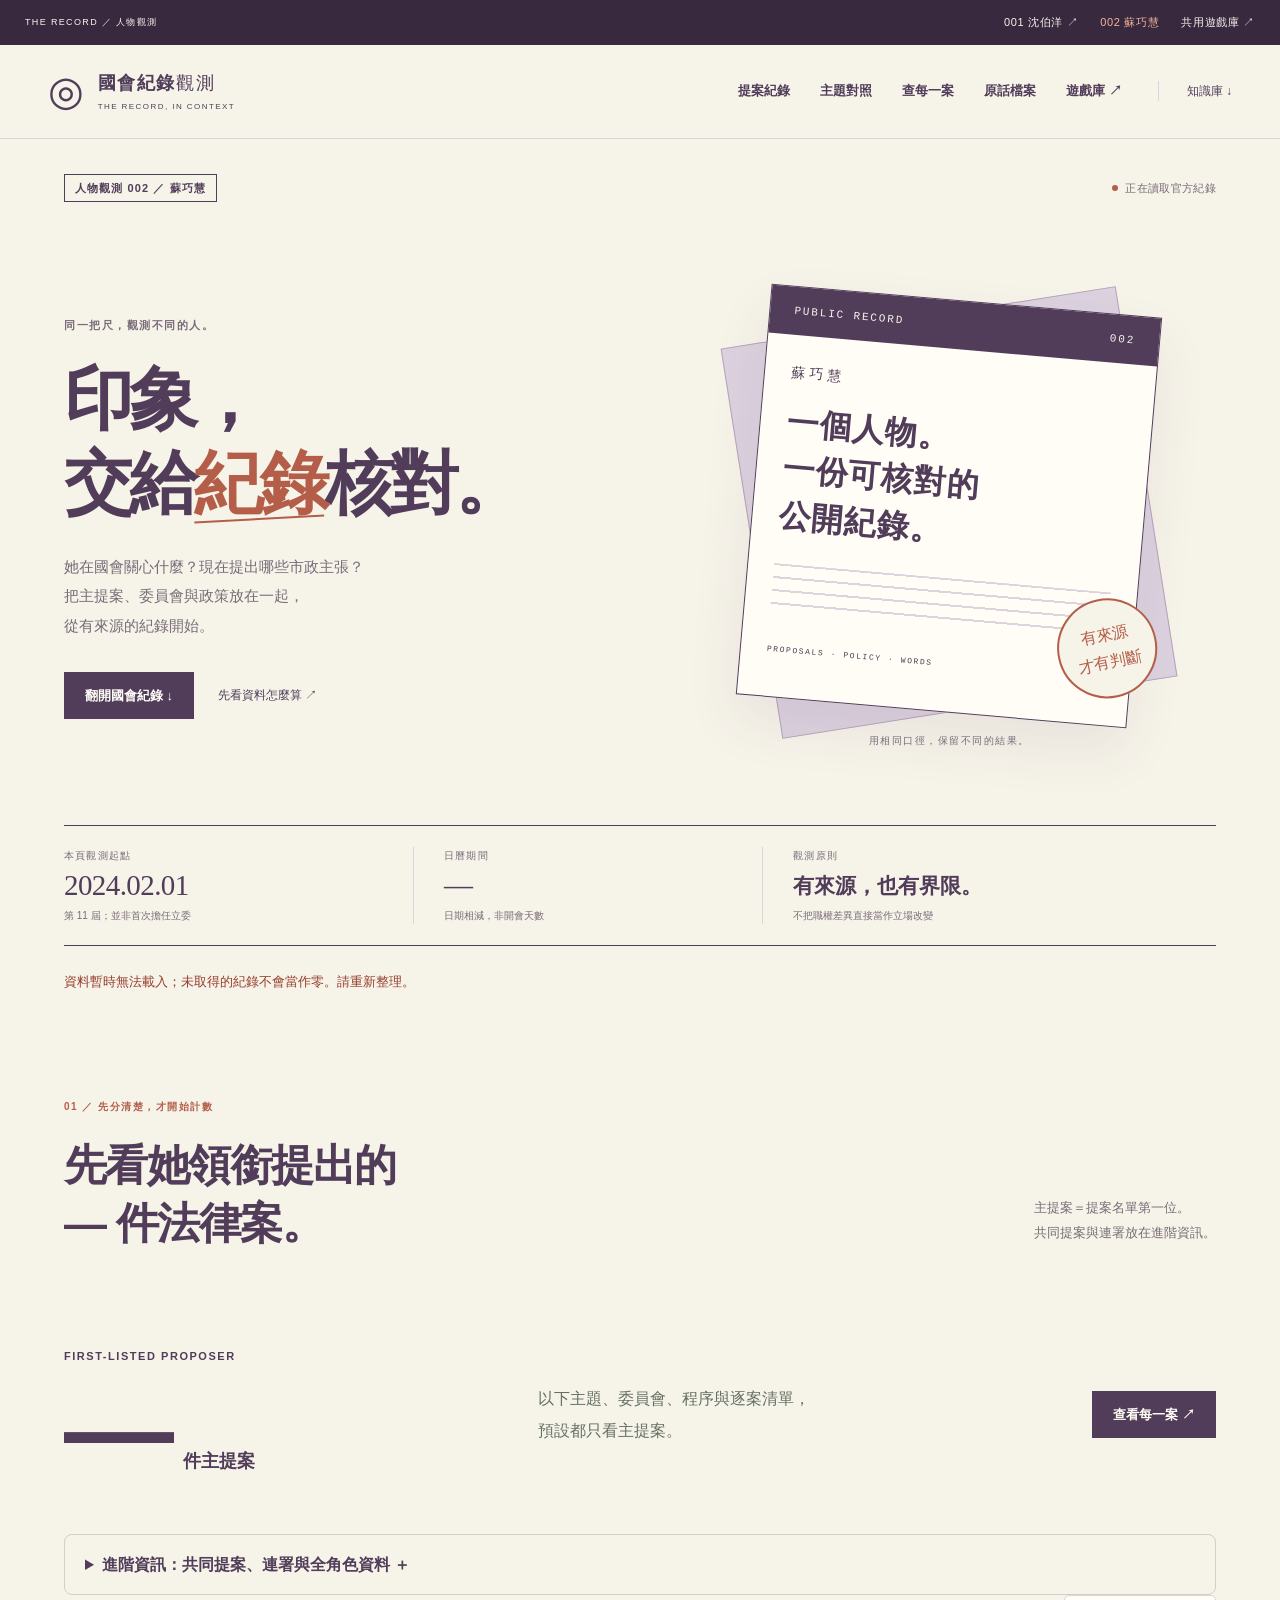
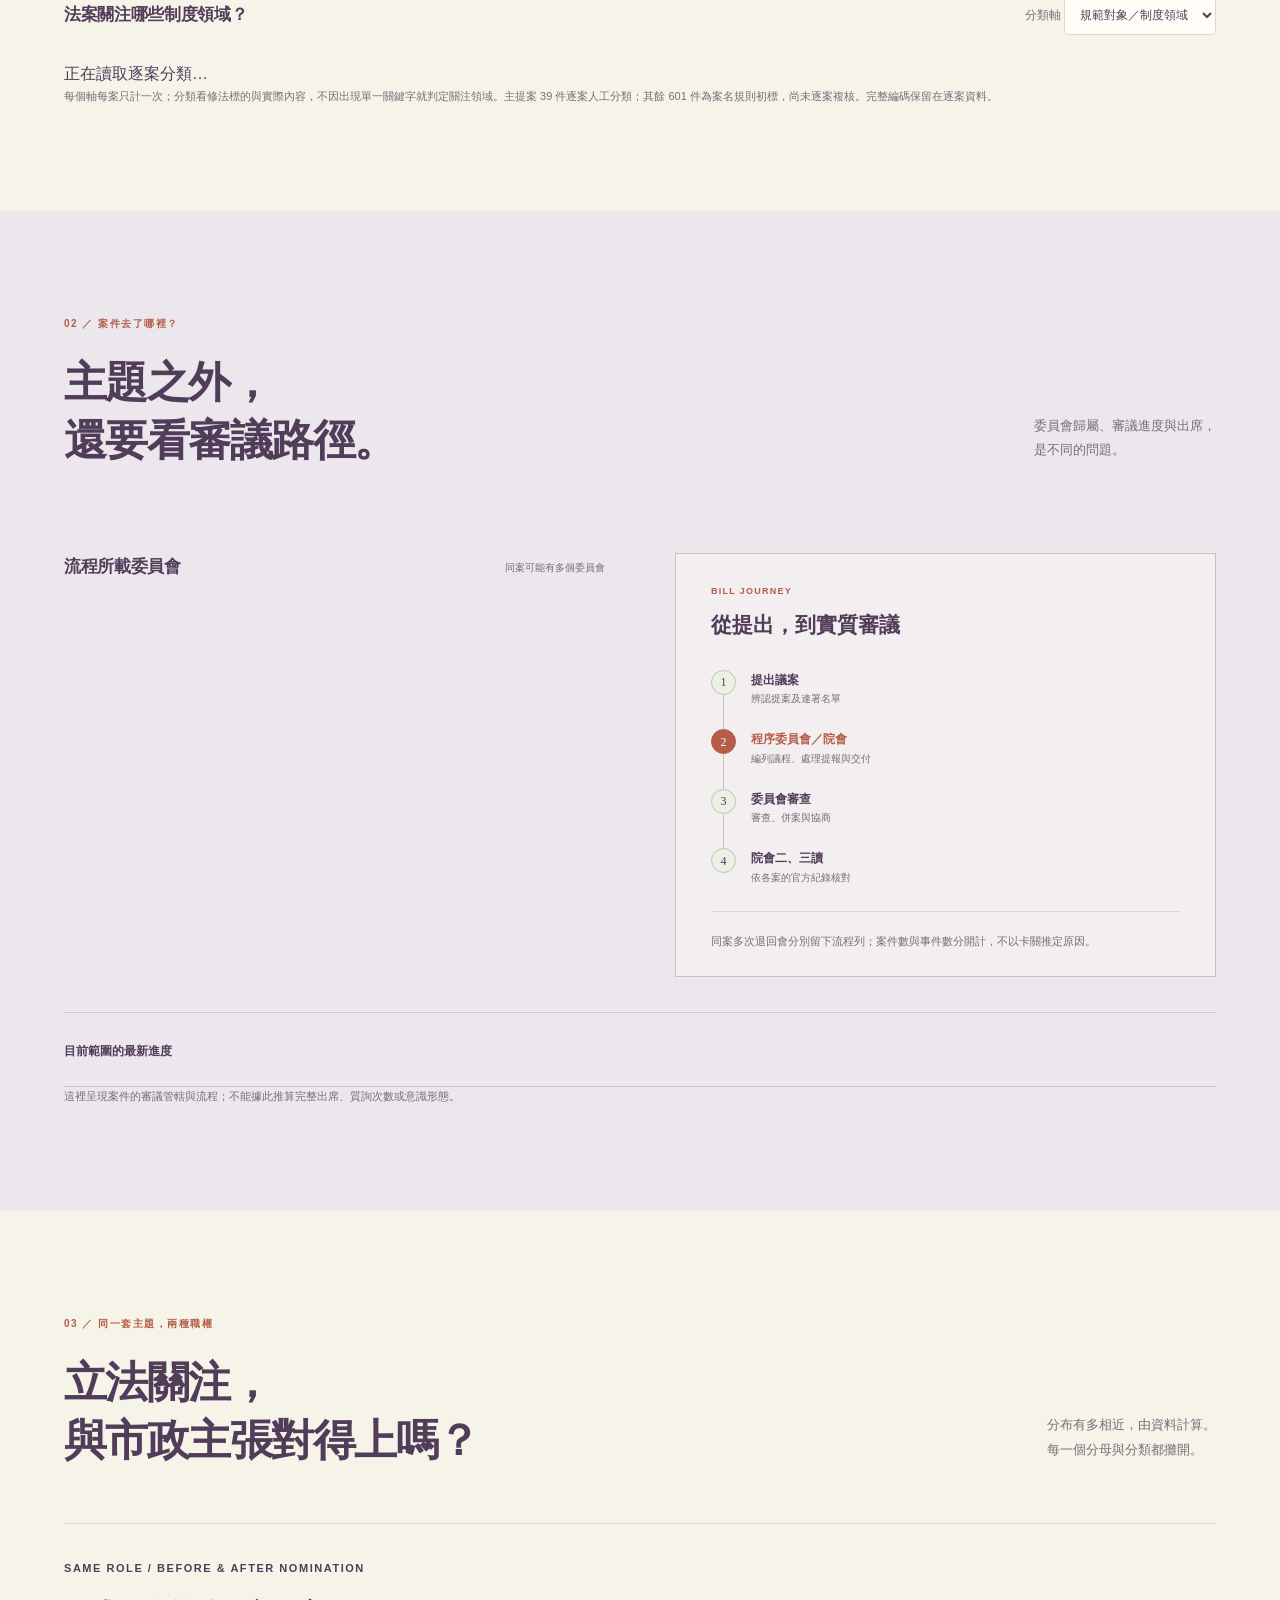
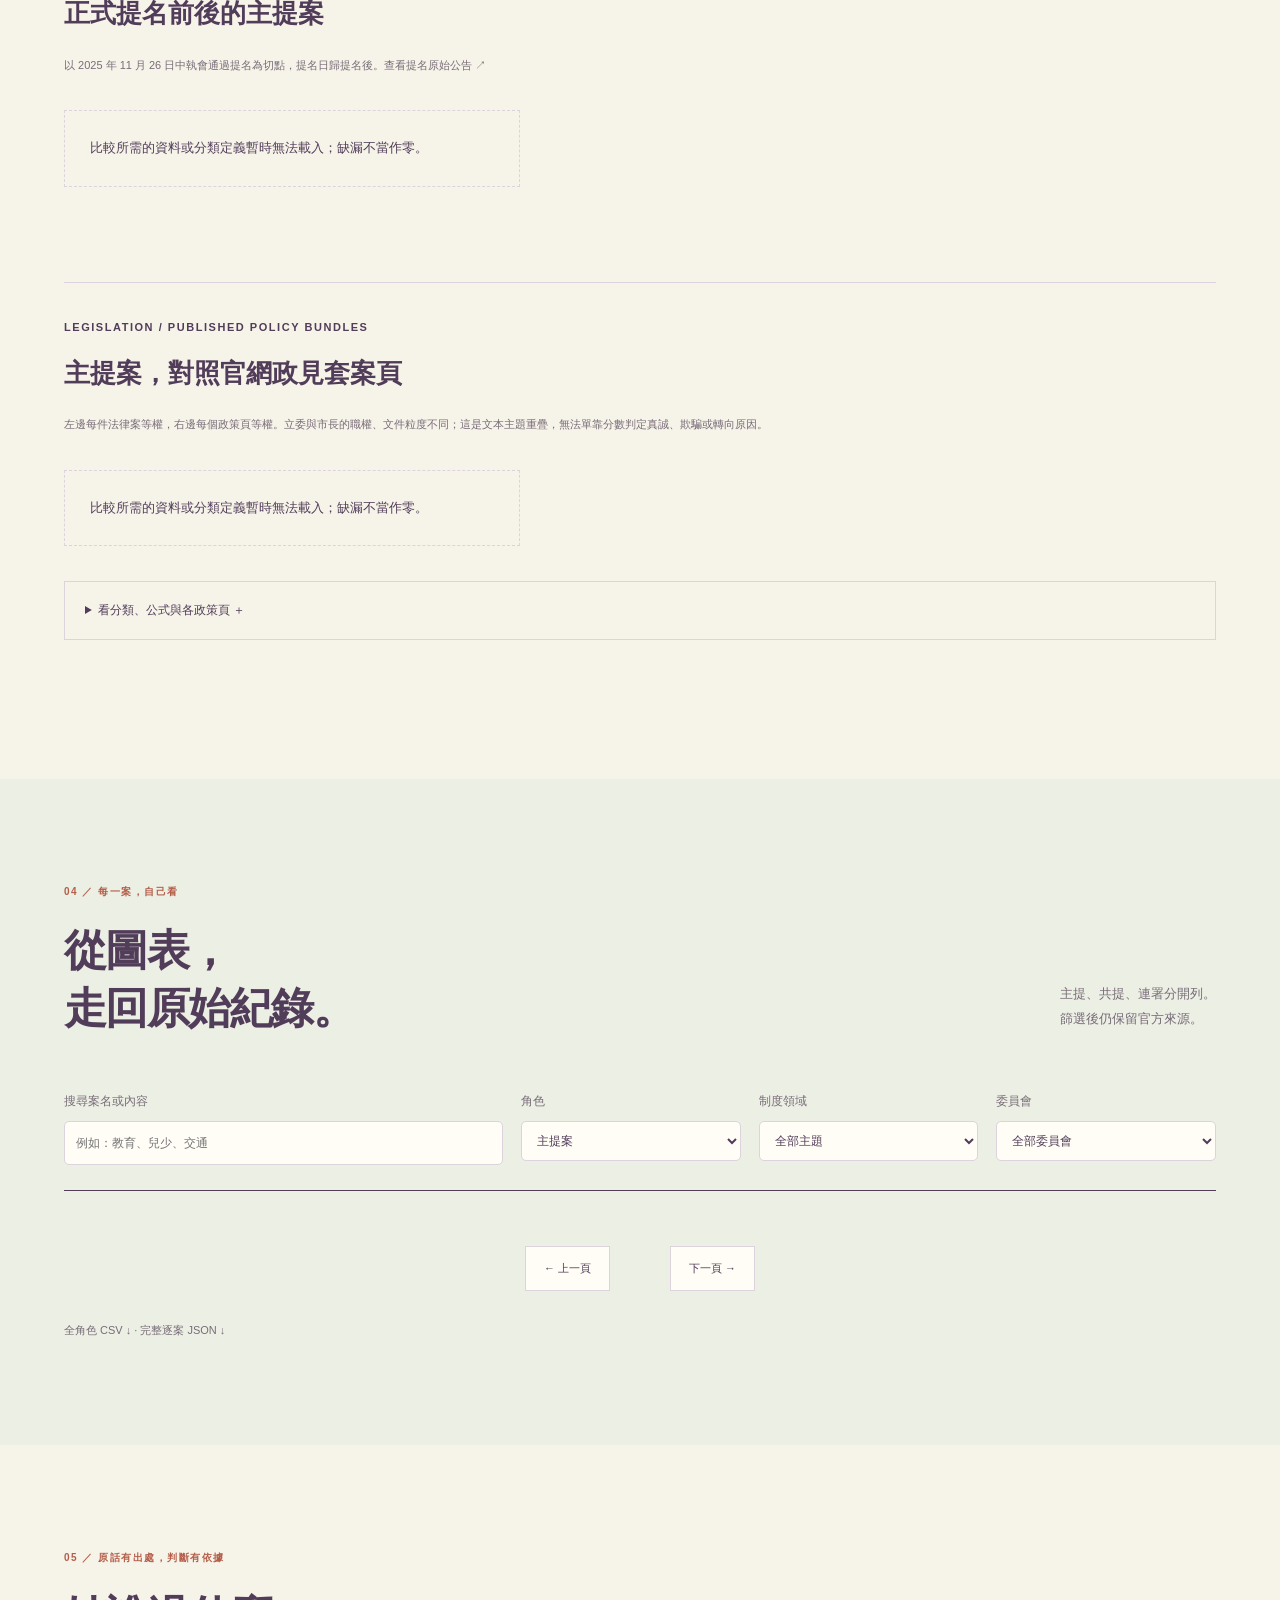
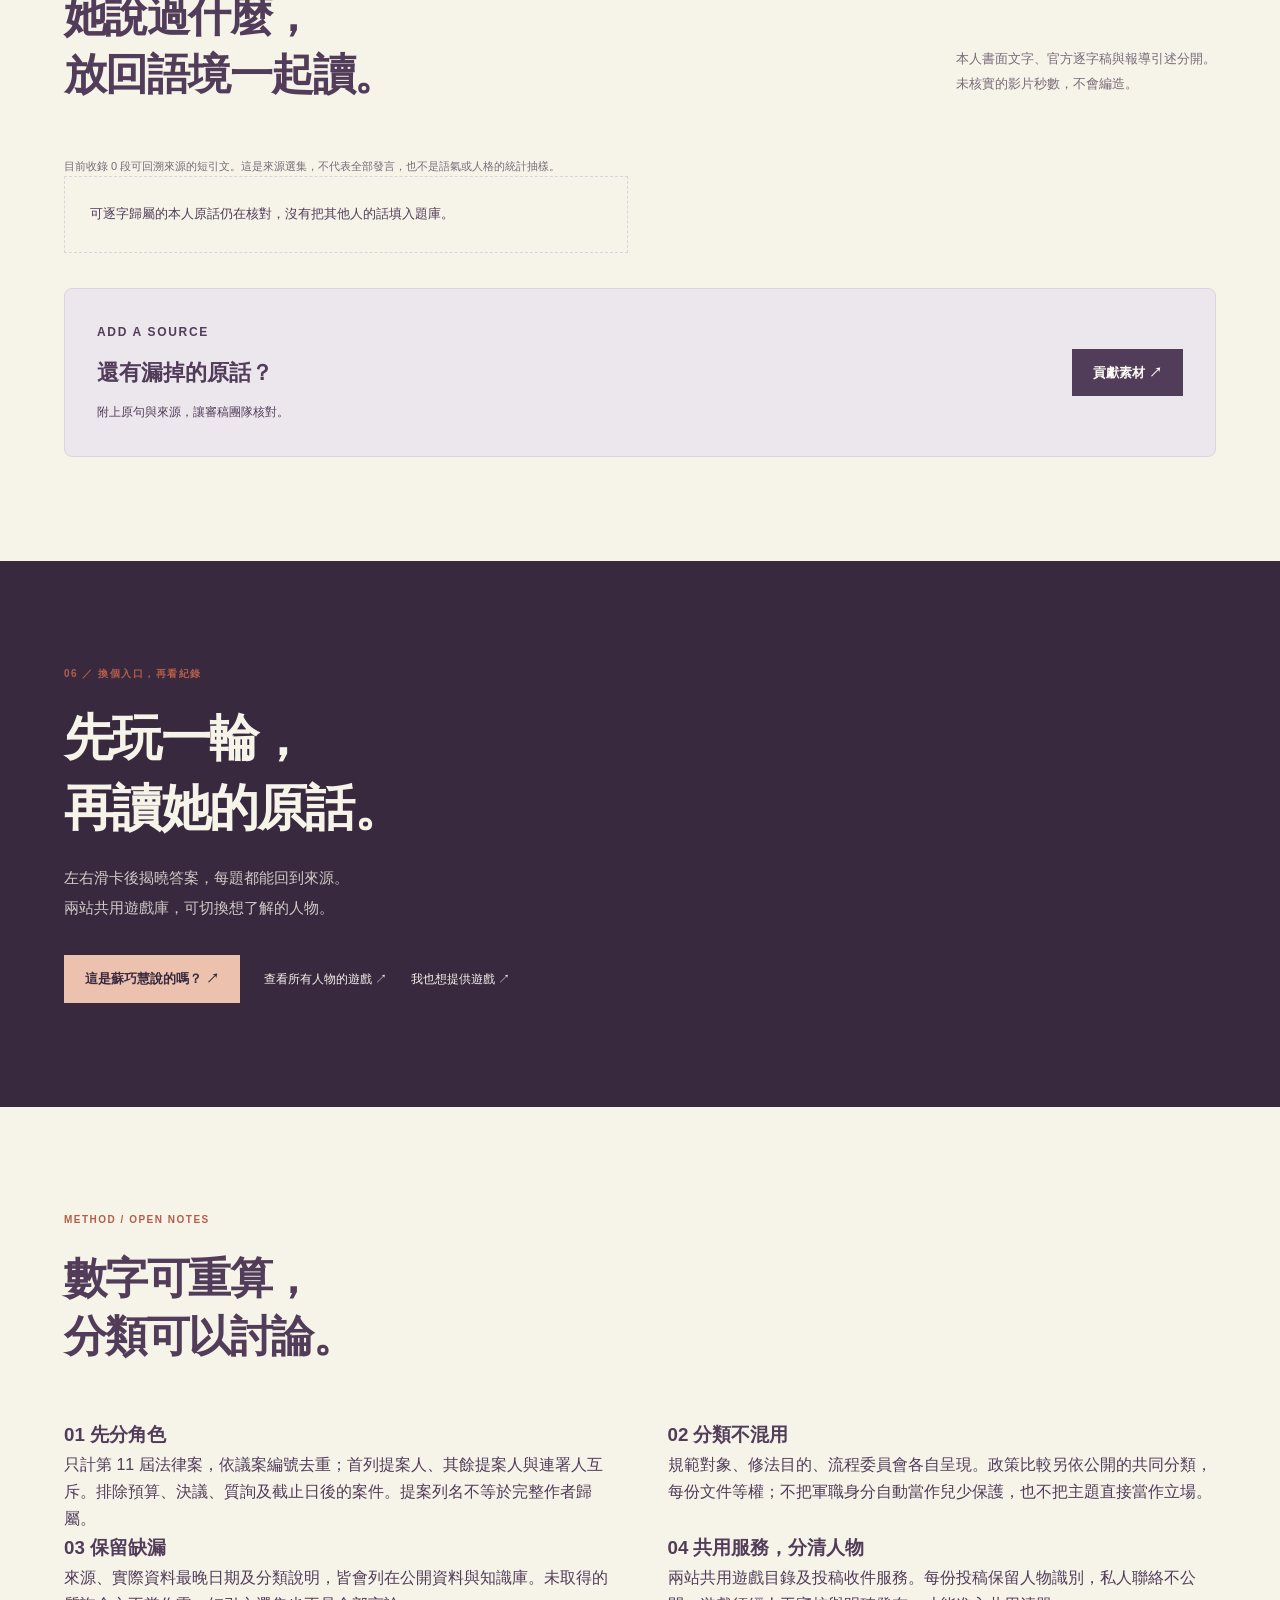
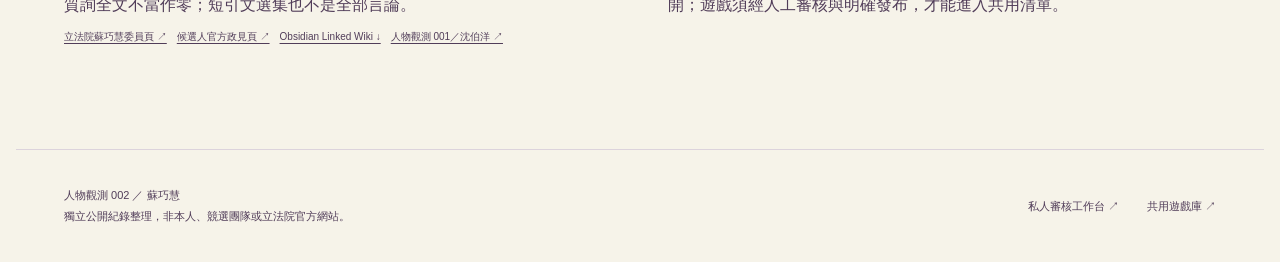
==== index.html @ 0fc1ef62 "Publish observatory 002 source-backed homepage" ====
<!doctype html>
<html lang="zh-Hant"><head>
<meta charset="utf-8"><meta name="viewport" content="width=device-width,initial-scale=1"><meta name="referrer" content="no-referrer"><meta name="theme-color" content="#513d59">
<title>人物觀測 002／蘇巧慧｜國會紀錄觀測</title><meta name="description" content="分開看蘇巧慧的主提案、共同提案與連署，依委員會、規範對象及修法目的核對，再對照有來源的公開政策與發言。">
<link rel="canonical" href="https://huiao-new-taipei.github.io/"><meta property="og:type" content="website"><meta property="og:locale" content="zh_TW"><meta property="og:title" content="人物觀測 002／蘇巧慧"><meta property="og:description" content="印象，交給紀錄核對。從主提案、委員會到公開政策與原話，每一筆都保留來源。"><meta property="og:url" content="https://huiao-new-taipei.github.io/"><meta property="og:image" content="https://huiao-new-taipei.github.io/assets/og-records.png"><meta property="og:image:width" content="1200"><meta property="og:image:height" content="630"><meta name="twitter:card" content="summary_large_image">
<link rel="stylesheet" href="/style.css"><link rel="stylesheet" href="/observatory.css?v=1"><script src="/observatory.js?v=1" defer></script>
</head><body data-subject-id="su-chiao-hui" data-speaker="蘇巧慧" data-nomination-date="2025-11-26">
<a class="skip-link" href="#records">直接查看紀錄</a>
<div class="observation-network" aria-label="切換人物觀測站"><span>THE RECORD ／ 人物觀測</span><a href="https://puwa-taipei.github.io/">001 沈伯洋 ↗</a><a href="/" aria-current="page">002 蘇巧慧</a><a href="/game/?person=all">共用遊戲庫 ↗</a></div>
<header class="site-header"><a class="brand" href="#top"><span class="brand-symbol" aria-hidden="true">◎</span><span>國會紀錄<span class="brand-light">觀測</span><small>THE RECORD, IN CONTEXT</small></span></a><nav aria-label="主要導覽"><a href="#records">提案紀錄</a><a href="#comparison">主題對照</a><a href="#explorer">查每一案</a><a href="#statements">原話檔案</a><a href="/game/?person=su-chiao-hui">遊戲庫 ↗</a></nav><a class="header-download" href="/downloads/obsidian-vault.zip" download>知識庫 ↓</a></header>
<main id="top">
<section class="hero wrap"><div class="hero-meta"><span class="edition">人物觀測 002 ／ 蘇巧慧</span><span class="live-status"><i></i><span id="asof">正在讀取官方紀錄</span></span></div><div class="hero-grid"><div class="hero-copy"><p class="eyebrow">同一把尺，觀測不同的人。</p><h1>印象，<br>交給<span class="marked">紀錄</span>核對。</h1><p class="hero-description">她在國會關心什麼？現在提出哪些市政主張？<br>把主提案、委員會與政策放在一起，<br>從有來源的紀錄開始。</p><div class="hero-actions"><a class="button primary" href="#records">翻開國會紀錄 ↓</a><a class="text-link" href="#method">先看資料怎麼算 ↗</a></div></div><div class="record-art" aria-hidden="true"><div class="art-under"></div><div class="art-sheet"><div class="art-sheet-head">PUBLIC RECORD <span>002</span></div><div class="art-sheet-body"><span>蘇巧慧</span><strong>一個人物。<br>一份可核對的<br>公開紀錄。</strong><div class="art-lines"></div><small>PROPOSALS · POLICY · WORDS</small></div><div class="art-stamp">有來源<br>才有判斷</div></div><p>用相同口徑，保留不同的結果。</p></div></div><div class="hero-strip"><div><span class="strip-label">本頁觀測起點</span><strong>2024.02.01</strong><span>第 11 屆；並非首次擔任立委</span></div><div><span class="strip-label">日曆期間</span><strong id="elapsed-days">—</strong><span>日期相減，非開會天數</span></div><div><span class="strip-label">觀測原則</span><strong class="strip-principle">有來源，也有界限。</strong><span>不把職權差異直接當作立場改變</span></div></div></section>
<div id="load-error" class="wrap load-error" role="alert" hidden>資料暫時無法載入；未取得的紀錄不會當作零。請重新整理。</div>
<section id="records" class="section wrap"><div class="section-heading"><div><p class="section-number">01 ／ 先分清楚，才開始計數</p><h2>先看她領銜提出的<br><span id="primary-head">—</span> 件法律案。</h2></div><p class="section-deck">主提案＝提案名單第一位。<br>共同提案與連署放在進階資訊。</p></div><div class="primary-lead"><div><span class="eyebrow">FIRST-LISTED PROPOSER</span><strong><span id="primary-count">—</span><small>件主提案</small></strong></div><p>以下主題、委員會、程序與逐案清單，<br>預設都只看主提案。</p><a class="button primary" href="#explorer">查看每一案 ↗</a></div><details class="advanced-information"><summary>進階資訊：共同提案、連署與全角色資料 ＋</summary><div id="role-cards" class="summary-cards"></div><p id="role-note" class="small-note">等待官方資料。</p><p class="small-note">三欄互斥，同一議案只計一次。列名順序無法單獨證明是哪個辦公室實際起草。</p><label class="scope-label">切換以下圖表範圍 <select id="scope-role"><option value="primary">主提案</option><option value="joint">共同提案</option><option value="cosign">連署</option><option value="all">全部角色</option></select></label><p id="coverage-note" class="small-note"></p></details><div class="subheading"><h3>法案關注哪些制度領域？</h3><label>分類軸 <select id="topic-axis"><option value="targetTopic">規範對象／制度領域</option><option value="mainTopic">語意主題／修法目的</option><option value="purposeTopic">逐案子內容（細分）</option></select></label></div><div id="topic-bars" class="chart-list">正在讀取逐案分類…</div><p class="small-note">每個軸每案只計一次；分類看修法標的與實際內容，不因出現單一關鍵字就判定關注領域。主提案 39 件逐案人工分類；其餘 601 件為案名規則初標，尚未逐案複核。完整編碼保留在逐案資料。</p></section>
<section id="committees" class="section committee-section"><div class="wrap"><div class="section-heading"><div><p class="section-number">02 ／ 案件去了哪裡？</p><h2>主題之外，<br>還要看審議路徑。</h2></div><p class="section-deck">委員會歸屬、審議進度與出席，<br>是不同的問題。</p></div><p id="scope-summary" class="scope-banner"></p><div class="committee-grid"><div><div class="subheading"><h3>流程所載委員會</h3><span>同案可能有多個委員會</span></div><div id="committee-bars" class="chart-list"></div></div><div class="procedure-panel"><p class="eyebrow">BILL JOURNEY</p><h3>從提出，到實質審議</h3><ol class="process"><li><span>1</span><div><strong>提出議案</strong><p>辨認提案及連署名單</p></div></li><li class="process-highlight"><span>2</span><div><strong>程序委員會／院會</strong><p>編列議程、處理提報與交付</p></div></li><li><span>3</span><div><strong>委員會審查</strong><p>審查、併案與協商</p></div></li><li><span>4</span><div><strong>院會二、三讀</strong><p>依各案的官方紀錄核對</p></div></li></ol><div id="procedure-summary" class="procedure-summary"></div><p class="small-note">同案多次退回會分別留下流程列；案件數與事件數分開計，不以卡關推定原因。</p></div></div><div class="status-row"><h3>目前範圍的最新進度</h3><div id="status-summary"></div></div><p class="small-note">這裡呈現案件的審議管轄與流程；不能據此推算完整出席、質詢次數或意識形態。</p></div></section>
<section id="comparison" class="section wrap"><div class="section-heading"><div><p class="section-number">03 ／ 同一套主題，兩種職權</p><h2>立法關注，<br>與市政主張對得上嗎？</h2></div><p class="section-deck">分布有多相近，由資料計算。<br>每一個分母與分類都攤開。</p></div><div class="comparison-block"><p class="eyebrow">SAME ROLE / BEFORE & AFTER NOMINATION</p><h3>正式提名前後的主提案</h3><p class="small-note">以 2025 年 11 月 26 日中執會通過提名為切點，提名日歸提名後。<a href="https://www.dpp.org.tw/content_print/media/11384" target="_blank" rel="noopener noreferrer">查看提名原始公告 ↗</a></p><div id="time-compare" class="paired-charts"></div></div><div class="comparison-block"><p class="eyebrow">LEGISLATION / PUBLISHED POLICY BUNDLES</p><h3>主提案，對照官網政見套案頁</h3><p class="small-note">左邊每件法律案等權，右邊每個政策頁等權。立委與市長的職權、文件粒度不同；這是文本主題重疊，無法單靠分數判定真誠、欺騙或轉向原因。</p><div id="policy-compare" class="paired-charts"></div><details class="method-details"><summary>看分類、公式與各政策頁 ＋</summary><p>同步率＝Σ min（左側各主題比例，右側各主題比例）×100；100 代表此分類下分布相同，0 代表沒有共同主題權重。不是人格評分。每頁的主分類可核對、可修正，不為了改變分數另選分類。</p><div id="policy-sources"></div><p><a href="/data/policy.json" download>政策編碼 JSON ↓</a> · <a href="/data/comparison-codebook.json" download>共同分類定義 JSON ↓</a></p></details></div></section>
<section id="explorer" class="section explorer-section"><div class="wrap"><div class="section-heading"><div><p class="section-number">04 ／ 每一案，自己看</p><h2>從圖表，<br>走回原始紀錄。</h2></div><p class="section-deck">主提、共提、連署分開列。<br>篩選後仍保留官方來源。</p></div><div class="bill-filters"><label>搜尋案名或內容<input id="bill-search" type="search" placeholder="例如：教育、兒少、交通"></label><label>角色<select id="bill-role"><option value="primary">主提案</option><option value="joint">共同提案</option><option value="cosign">連署</option><option value="all">全部角色</option></select></label><label>制度領域<select id="bill-topic"><option value="">全部主題</option></select></label><label>委員會<select id="bill-committee"><option value="">全部委員會</option></select></label></div><p id="bill-result-count" role="status"></p><div id="bill-list" class="bill-list"></div><div class="pagination"><button id="prev-page" type="button">← 上一頁</button><span id="page-status"></span><button id="next-page" type="button">下一頁 →</button></div><p class="small-note"><a href="/downloads/bills.csv" download>全角色 CSV ↓</a> · <a href="/data/bills.json" download>完整逐案 JSON ↓</a></p></div></section>
<section id="statements" class="section wrap"><div class="section-heading"><div><p class="section-number">05 ／ 原話有出處，判斷有依據</p><h2>她說過什麼，<br>放回語境一起讀。</h2></div><p class="section-deck">本人書面文字、官方逐字稿與報導引述分開。<br>未核實的影片秒數，不會編造。</p></div><p id="quote-coverage" class="small-note"></p><div id="quote-list" class="source-quote-list"></div><div class="contribute-call"><div><p class="eyebrow">ADD A SOURCE</p><h3>還有漏掉的原話？</h3><p>附上原句與來源，讓審稿團隊核對。</p></div><a class="button primary" href="/contribute/?subject=su-chiao-hui">貢獻素材 ↗</a></div></section>
<section id="play" class="section arcade-call"><div class="wrap"><p class="section-number">06 ／ 換個入口，再看紀錄</p><h2>先玩一輪，<br>再讀她的原話。</h2><p>左右滑卡後揭曉答案，每題都能回到來源。<br>兩站共用遊戲庫，可切換想了解的人物。</p><div class="hero-actions"><a class="button primary" href="/game/quiz/">這是蘇巧慧說的嗎？ ↗</a><a class="text-link" href="/game/?person=all">查看所有人物的遊戲 ↗</a><a class="text-link" href="/contribute/?type=game&amp;subject=su-chiao-hui">我也想提供遊戲 ↗</a></div></div></section>
<section id="method" class="section wrap"><div class="section-heading"><div><p class="section-number">METHOD / OPEN NOTES</p><h2>數字可重算，<br>分類可以討論。</h2></div></div><div class="method-grid"><article><h3>01 先分角色</h3><p>只計第 11 屆法律案，依議案編號去重；首列提案人、其餘提案人與連署人互斥。排除預算、決議、質詢及截止日後的案件。提案列名不等於完整作者歸屬。</p></article><article><h3>02 分類不混用</h3><p>規範對象、修法目的、流程委員會各自呈現。政策比較另依公開的共同分類，每份文件等權；不把軍職身分自動當作兒少保護，也不把主題直接當作立場。</p></article><article><h3>03 保留缺漏</h3><p id="data-method-note">來源、實際資料最晚日期及分類說明，皆會列在公開資料與知識庫。未取得的質詢全文不當作零；短引文選集也不是全部言論。</p></article><article><h3>04 共用服務，分清人物</h3><p>兩站共用遊戲目錄及投稿收件服務。每份投稿保留人物識別，私人聯絡不公開；遊戲須經人工審核與明確發布，才能進入共用清單。</p></article></div><div class="source-links"><a href="https://www.ly.gov.tw/Pages/List.aspx?nodeid=46860" target="_blank" rel="noopener noreferrer">立法院蘇巧慧委員頁 ↗</a><a href="https://chiao.tw/policies" target="_blank" rel="noopener noreferrer">候選人官方政見頁 ↗</a><a href="/downloads/obsidian-vault.zip" download>Obsidian Linked Wiki ↓</a><a href="https://puwa-taipei.github.io/">人物觀測 001／沈伯洋 ↗</a></div></section>
</main><footer class="site-footer wrap"><span>人物觀測 002 ／ 蘇巧慧<br>獨立公開紀錄整理，非本人、競選團隊或立法院官方網站。</span><a href="https://puwa-taipei.github.io/review/">私人審核工作台 ↗</a><a href="/game/?person=all">共用遊戲庫 ↗</a></footer><div id="announcement" class="sr-only" role="status" aria-live="polite"></div>
</body></html>
---- style.css ----
:root{--paper:#f6f3e9;--white:#fffdf6;--ink:#173e36;--ink-soft:#647367;--line:#d7dccd;--orange:#d85938;--orange-soft:#f4e1d5;--sage:#a9be97;--sage-soft:#e8ecdf;--dark:#10372f;--serif:Georgia,'Noto Serif TC','PMingLiU',serif;--sans:'Segoe UI','Microsoft JhengHei',-apple-system,BlinkMacSystemFont,sans-serif;scroll-behavior:smooth;scroll-padding-top:95px}
*{box-sizing:border-box}body{margin:0;background:var(--paper);color:var(--ink);font-family:var(--sans);font-size:16px;line-height:1.7;-webkit-font-smoothing:antialiased}a{color:inherit;text-decoration:none}button,input,select{font:inherit;color:inherit}button,a,input,select,summary{-webkit-tap-highlight-color:transparent}button,summary{cursor:pointer}button{border:0}button:disabled{cursor:default;opacity:.4}button:focus-visible,a:focus-visible,input:focus-visible,select:focus-visible,summary:focus-visible,[tabindex]:focus-visible{outline:3px solid var(--orange);outline-offset:5px}input,select{min-width:0}input[type=search]::-webkit-search-cancel-button{cursor:pointer}button[hidden],[hidden]{display:none!important}h1,h2,h3,h4,p{margin:0}h1,h2,h3,h4{font-weight:750}svg{display:block;width:100%}.wrap{max-width:1248px;margin:0 auto;padding-left:48px;padding-right:48px}.section{padding-top:104px;padding-bottom:104px;scroll-margin-top:0}.site-header{height:94px;border-bottom:1px solid var(--line);display:flex;align-items:center;gap:36px;padding:0 48px;max-width:1440px;margin:auto}.brand{display:flex;gap:12px;align-items:center;line-height:1.4;font-size:18px;font-weight:800;letter-spacing:.09em}.brand-symbol{font-size:41px;line-height:1;font-family:var(--serif);font-weight:400}.brand-light{font-weight:450}.brand small{display:block;font-family:var(--sans);font-size:8px;font-weight:500;letter-spacing:.18em;margin-top:5px}.site-header nav{display:flex;gap:30px;margin-left:auto;font-size:13px;font-weight:600}.site-header nav a{padding:10px 0}.site-header nav a:hover,.text-link:hover,.source-links a:hover{color:var(--orange)}.site-header nav span{color:var(--orange)}.header-download{font-size:12px;border-left:1px solid var(--line);padding-left:28px;white-space:nowrap}.header-download span{margin-left:10px;font-size:20px}.skip-link{position:absolute;top:-100px;left:20px;z-index:99;padding:10px 20px;background:var(--ink);color:var(--white)}.skip-link:focus{top:10px}.hero{padding-top:35px;padding-bottom:0}.hero-meta{display:flex;justify-content:space-between;align-items:center;font-size:11px;letter-spacing:.1em}.edition{border:1px solid var(--ink);padding:4px 10px;font-weight:650}.live-status{display:flex;gap:7px;align-items:center;color:var(--ink-soft);font-family:var(--sans);letter-spacing:.03em}.live-status i{height:6px;width:6px;border-radius:50%;background:var(--orange)}.hero-grid{display:grid;grid-template-columns:1.12fr 1fr;gap:20px;align-items:center;padding:63px 0 55px}.eyebrow{font-size:11px;letter-spacing:.14em;font-weight:600}.hero .eyebrow{color:var(--ink-soft);margin-bottom:22px}h1{font-size:clamp(48px,5.4vw,76px);line-height:1.22;letter-spacing:-.055em;font-weight:800}.marked{position:relative;color:var(--orange);z-index:0}.marked:after{content:'';position:absolute;left:0;right:0;bottom:2px;height:10px;border-bottom:2px solid var(--orange);transform:rotate(-3deg);z-index:-1}.hero-description{font-size:15px;line-height:1.95;margin-top:27px;color:var(--ink-soft)}.hero-actions{display:flex;gap:24px;align-items:center;margin-top:32px}.button{display:inline-flex;align-items:center;justify-content:center;gap:24px;padding:13px 20px;font-size:13px;font-weight:600;line-height:1.5;transition:background .2s,transform .2s;border:1px solid transparent}.button:hover{transform:translateY(-2px)}.button.primary{background:var(--ink);color:var(--white)}.button.primary:hover{background:#29584a}.button.outline{border-color:var(--ink);background:none}.text-link{font-size:12px;display:inline-flex;gap:16px;align-items:center;background:none;padding:0}.hero-art{position:relative;align-self:stretch;display:flex;align-items:center}.hero-art svg{max-width:510px;transform:translateY(2px)}.art-note{position:absolute;bottom:0;left:65px;font-size:10px;color:var(--ink-soft);letter-spacing:.1em}.hero-strip{display:grid;grid-template-columns:1fr 1fr 1.3fr;border-top:1px solid var(--ink);border-bottom:1px solid var(--ink);padding:21px 0}.hero-strip>div{display:flex;flex-direction:column;padding-left:30px;border-left:1px solid var(--line)}.hero-strip>div:first-child{padding-left:0;border-left:0}.strip-label{font-size:10px;letter-spacing:.12em;color:var(--ink-soft)}.hero-strip strong{font-family:var(--serif);font-weight:400;font-size:29px;line-height:1.5;letter-spacing:-.02em;font-variant-numeric:tabular-nums}.hero-strip strong small{font-family:var(--sans);font-size:12px;margin-left:5px;font-weight:500}.hero-strip>div>span:last-child{font-size:10px;color:var(--ink-soft)}.hero-strip strong.strip-principle{font-family:var(--sans);font-size:21px;line-height:2.05;font-weight:650;letter-spacing:0}.section-heading{display:flex;align-items:flex-end;justify-content:space-between;gap:40px;margin-bottom:54px}.section-number{color:var(--orange);font-size:10px;letter-spacing:.15em;margin-bottom:21px;font-weight:650}h2{font-size:clamp(32px,3.5vw,43px);line-height:1.35;letter-spacing:-.035em}.section-deck{font-size:13px;color:var(--ink-soft);line-height:1.9;padding-bottom:6px}.roles-layout{display:grid;grid-template-columns:340px 1fr;gap:55px}.donut-panel{display:flex;flex-direction:column;align-items:center;padding:5px 0 12px}.donut-holder{position:relative;width:245px}.donut-center{position:absolute;inset:0;display:flex;flex-direction:column;align-items:center;justify-content:center;pointer-events:none}.donut-center strong{font-size:54px;font-family:var(--serif);font-weight:400;line-height:1.2;font-variant-numeric:tabular-nums}.donut-center span{font-size:11px;color:var(--ink-soft);margin-top:6px}.small-note{color:var(--ink-soft);font-size:11px;line-height:1.8}.donut-panel .small-note{text-align:center;max-width:260px;margin-top:12px}.role-numbers{display:flex;flex-direction:column;gap:0}.role-stat{display:flex;text-align:left;width:100%;gap:22px;align-items:center;background:none;border-top:1px solid var(--line);padding:15px 4px 15px 0;transition:padding .2s,background .2s}.role-stat:last-child{border-bottom:1px solid var(--line)}.role-stat:hover{padding-left:10px;background:var(--sage-soft)}.role-index{color:#93a18e;font-family:var(--serif);font-size:13px;align-self:flex-start;margin-top:5px}.role-name{display:flex;align-items:center;gap:8px;font-size:11px;font-weight:600}.dot{width:7px;height:7px;border-radius:50%;display:inline-block}.primary-dot{background:var(--ink)}.joint-dot{background:var(--sage)}.cosign-dot{background:var(--orange)}.role-stat strong{font-family:var(--serif);font-size:47px;line-height:1.2;font-weight:400;letter-spacing:-.025em;font-variant-numeric:tabular-nums}.role-description{margin-left:auto;font-size:11px;color:var(--ink-soft);line-height:1.75;text-align:right}.role-description em{font-style:normal;font-size:10px;color:var(--ink)}.explain-line{display:flex;gap:12px;align-items:flex-start;border-top:1px solid var(--line);border-bottom:1px solid var(--line);padding:18px 0;margin-top:37px}.explain-line p{font-size:11px;color:var(--ink-soft);line-height:1.9}.explain-line strong{color:var(--ink);font-weight:650}.note-mark{display:inline-flex;border:1px solid var(--orange);color:var(--orange);font-family:var(--serif);font-size:12px;width:18px;height:18px;align-items:center;justify-content:center;border-radius:50%;flex-shrink:0;margin-top:2px}.topics-section{margin-top:55px}.subheading{display:flex;justify-content:space-between;align-items:center;gap:20px;margin-bottom:24px}.subheading h3{font-size:17px;letter-spacing:-.02em}.subheading>span{font-size:10px;color:var(--ink-soft)}.chart-list{display:flex;flex-direction:column;gap:18px}.chart-row{width:100%;display:grid;grid-template-columns:145px 1fr 55px;gap:18px;align-items:center;background:none;padding:0;text-align:left}.chart-label{font-size:12px;font-weight:550;line-height:1.5}.chart-track{height:12px;background:#e6e8dc;display:flex;overflow:hidden}.chart-part{height:100%;min-width:0;transition:width .5s ease}.chart-part.primary{background:var(--ink)}.chart-part.joint{background:var(--sage)}.chart-part.cosign{background:var(--orange)}.chart-row:hover .chart-label{color:var(--orange)}.chart-row:hover .chart-track{outline:1px solid var(--ink);outline-offset:3px}.chart-value{font-family:var(--serif);font-size:18px;text-align:right;white-space:nowrap}.chart-value small{font-family:var(--sans);font-size:9px;margin-left:4px;color:var(--ink-soft)}.topics-section>.small-note{margin-top:21px}.chart-legend{display:flex;gap:15px;margin-top:15px;font-size:10px;color:var(--ink-soft)}.chart-legend span{display:flex;align-items:center;gap:5px}.committee-section{background:var(--sage-soft)}.committee-grid{display:grid;grid-template-columns:1fr 1fr;gap:70px}.committee-grid .chart-row{grid-template-columns:120px 1fr 42px;gap:12px}.committee-grid .chart-list{gap:21px}.committee-grid .chart-track{background:#d7dfcc;height:9px}.procedure-panel{padding:30px 35px 25px;border:1px solid #becbb4;background:rgba(255,253,246,.34)}.procedure-panel>.eyebrow{color:var(--orange);font-size:9px}.procedure-panel>h3{font-size:21px;margin:8px 0 27px}.process{list-style:none;padding:0;margin:0;position:relative}.process:before{content:'';position:absolute;left:12px;top:18px;bottom:32px;border-left:1px solid #bac9b3}.process li{display:flex;align-items:flex-start;gap:15px;margin-bottom:22px;position:relative}.process li:last-child{margin-bottom:20px}.process li>span{height:25px;width:25px;border:1px solid #b8c7b1;background:#edf0e5;border-radius:50%;display:flex;align-items:center;justify-content:center;font-family:var(--serif);font-size:12px;flex-shrink:0}.process li strong{display:block;font-size:12px;font-weight:600}.process li p{font-size:10px;color:var(--ink-soft)}.process .process-highlight>span{background:var(--orange);border-color:var(--orange);color:white}.process .process-highlight strong{color:var(--orange)}.procedure-stats{border-top:1px solid #c2cfb9;padding-top:17px;display:grid;grid-template-columns:1fr 1fr;gap:20px;margin-bottom:12px}.procedure-stats>div{display:flex;flex-direction:column}.procedure-stats strong{font-size:33px;font-family:var(--serif);font-weight:400;line-height:1.2}.procedure-stats span{font-size:10px;color:var(--ink-soft);margin-top:5px}.status-row{margin-top:35px;display:flex;align-items:flex-start;gap:30px;padding:24px 0;border-top:1px solid #c4cfbb;border-bottom:1px solid #c4cfbb}.status-row h3{font-size:12px;white-space:nowrap;padding-top:4px}.status-row>div{display:flex;gap:8px;flex-wrap:wrap}.status-pill{border:1px solid #bdcbb4;font-size:10px;padding:4px 9px}.status-pill strong{margin-left:6px;font-family:var(--serif);font-size:13px;font-weight:400}.attendance-note{display:flex;gap:24px;padding-top:30px}.outline-icon{height:40px;width:40px;border:1px solid #bdcbb4;border-radius:50%;display:flex;align-items:center;justify-content:center;font-size:22px;flex-shrink:0}.attendance-note h3{font-size:14px;margin-bottom:7px}.attendance-note p{font-size:11px;color:var(--ink-soft);line-height:1.9;max-width:900px}.source-links{display:flex;flex-wrap:wrap;gap:10px;margin-top:10px;font-size:10px}.source-links a{text-decoration:underline;text-underline-offset:3px}.policy-section{background:var(--ink);color:var(--white)}.policy-section .section-number{color:#eaa17d}.policy-section .section-deck,.policy-section .small-note,.policy-section .subheading>span{color:#b6c4ad}.policy-layout{display:grid;grid-template-columns:1fr 1.35fr;gap:90px;padding-bottom:35px}.huge-outline{display:block;font-family:var(--serif);font-size:130px;line-height:1;font-weight:400;color:var(--sage);letter-spacing:-.05em}.policy-count-label{font-size:13px;margin:13px 0 24px}.policy-intro>p:not(.policy-count-label){font-size:12px;color:#b6c4ad;line-height:2}.light-link{display:inline-flex;color:#e9ac86;font-size:11px;margin-top:24px;text-decoration:underline;text-underline-offset:5px}.policy-bars{display:flex;flex-direction:column;gap:18px}.policy-bar{display:grid;grid-template-columns:130px 1fr 50px;gap:15px;align-items:center;font-size:12px}.heart-letter{font-family:var(--serif);display:inline-block;color:#d8c7a1;font-size:20px;width:25px}.policy-bar .chart-track{height:9px;background:#315349}.policy-bar-fill{height:100%;background:var(--sage)}.policy-bar-value{font-family:var(--serif);font-size:20px;text-align:right}.policy-bar-value small{display:block;font-family:var(--sans);font-size:8px;color:#b6c4ad;line-height:1.3}.policy-layout .small-note{margin-top:24px}.policy-pages{display:grid;grid-template-columns:repeat(4,1fr);border-top:1px solid #496357;border-left:1px solid #496357;margin-top:10px}.policy-page{display:flex;gap:10px;align-items:center;justify-content:space-between;border-bottom:1px solid #496357;border-right:1px solid #496357;padding:15px 16px;font-size:11px;line-height:1.6;transition:background .2s}.policy-page:hover{background:#2a5145}.policy-page>span:last-child{font-size:15px;color:#e9ac86}.policy-page small{display:block;font-family:var(--serif);font-size:10px;color:#a9be97;letter-spacing:.18em}.policy-limit{border-top:1px solid #496357;border-bottom:1px solid #496357;margin-top:28px}.policy-limit summary{font-size:12px;padding:16px 0;display:flex;justify-content:space-between;gap:20px;list-style:none}.policy-limit summary::-webkit-details-marker{display:none}.policy-limit summary span{font-size:16px;color:#e9ac86}.policy-limit p{font-size:11px;line-height:2;color:#b6c4ad;padding-bottom:20px}.keyword-layout{display:grid;grid-template-columns:1fr 1fr;gap:95px}.input-label{font-size:11px;display:block;margin-bottom:10px;color:var(--ink-soft)}.keyword-form{display:flex;border-bottom:2px solid var(--ink);padding:0 0 9px;gap:15px}.keyword-form input{width:100%;border:0;background:none;outline:none;font-size:39px;font-weight:650;line-height:1.5;border-radius:0}.keyword-form button{height:47px;width:47px;flex-shrink:0;border-radius:50%;background:var(--orange);color:var(--white);font-size:29px;line-height:1}.quick-keywords{display:flex;gap:8px;flex-wrap:wrap;margin:15px 0 19px}.quick-keywords button{padding:4px 13px;border:1px solid var(--line);background:none;font-size:10px;border-radius:20px}.quick-keywords button:hover,.quick-keywords button.active{background:var(--ink);color:var(--white);border-color:var(--ink)}.keyword-numbers{display:grid;grid-template-columns:1fr 1fr;gap:10px 25px}.keyword-numbers>div{display:flex;flex-direction:column}.keyword-numbers>div>span:first-child{font-size:10px;color:var(--ink-soft)}.keyword-numbers strong{font-family:var(--serif);font-size:64px;font-weight:400;line-height:1.4;letter-spacing:-.03em;font-variant-numeric:tabular-nums}.keyword-numbers>div>span:last-child{font-size:10px;color:var(--ink-soft)}.keyword-numbers .text-link{grid-column:1/-1;margin-top:15px;justify-self:start}.explorer-section{background:#ecefe4}.download-links{display:flex;gap:22px;font-size:11px;padding-bottom:7px}.download-links a{border-bottom:1px solid var(--ink)}.explorer-toolbar{display:grid;grid-template-columns:1fr 160px 190px;gap:12px}.search-field{display:flex;align-items:center;border:1px solid #c5d0bd;background:var(--white);padding:12px 16px;gap:12px}.search-field>span{font-size:25px;line-height:1}.search-field input{border:0;background:none;outline:none;width:100%;font-size:12px}.select-field{border:1px solid #c5d0bd;background:transparent;display:flex;flex-direction:column;padding:6px 11px}.select-field>span{font-size:8px;color:var(--ink-soft);letter-spacing:.1em}.select-field select{border:0;background:none;width:100%;font-size:11px;padding:2px 0;outline:none}.filter-row{display:flex;gap:10px;flex-wrap:wrap;margin-top:12px}.filter-row select{border:1px solid #c5d0bd;background:none;font-size:10px;padding:7px 25px 7px 10px;max-width:250px;border-radius:0}.filter-row button{background:none;font-size:10px;margin-left:auto;color:var(--ink-soft)}.result-meta{display:flex;justify-content:space-between;gap:20px;align-items:center;margin-top:28px;margin-bottom:10px;font-size:10px;color:var(--ink-soft)}.result-meta p strong{color:var(--ink);font-family:var(--serif);font-weight:400;font-size:17px;margin:0 4px}.bill-list{border-top:1px solid var(--ink)}.bill-row{border-bottom:1px solid #cad3c0}.bill-main{display:grid;grid-template-columns:89px 1fr 90px 24px;gap:20px;align-items:start;width:100%;background:none;text-align:left;padding:21px 0}.bill-date{font-family:var(--serif);font-size:13px;line-height:1.5;padding-top:3px;color:var(--ink-soft);font-variant-numeric:tabular-nums}.bill-title{display:block;font-size:13px;line-height:1.8;font-weight:600;overflow-wrap:anywhere}.bill-tags{display:flex;gap:5px;flex-wrap:wrap;margin-top:7px}.tag{font-size:8px;background:#e0e6d5;color:#61705a;padding:2px 6px;font-weight:400;line-height:1.5}.bill-role{font-size:9px;padding:3px 8px;border:1px solid #b4c4aa;border-radius:2px;justify-self:end;white-space:nowrap;margin-top:3px}.bill-role.primary{background:var(--ink);color:white;border-color:var(--ink)}.bill-role.cosign{color:#a6422a;border-color:#d9b4a0}.bill-toggle{color:var(--orange);font-size:17px;line-height:1.5;padding-top:1px;text-align:right}.bill-main:hover .bill-title{color:var(--orange)}.bill-detail{padding:0 45px 25px 109px;font-size:11px;color:var(--ink-soft)}.bill-detail dl{display:grid;grid-template-columns:65px 1fr;gap:8px 15px;margin:0 0 18px}.bill-detail dt{color:var(--ink);font-weight:600}.bill-detail dd{margin:0;overflow-wrap:anywhere}.bill-detail .reason{padding-top:15px;border-top:1px solid #d1d9c8;line-height:1.95;white-space:pre-line;max-height:250px;overflow-y:auto}.bill-detail .reason-label{font-size:10px;color:var(--ink);margin-bottom:7px;font-weight:600}.bill-detail a{display:inline-flex;gap:10px;color:var(--ink);margin-top:16px;text-decoration:underline;text-underline-offset:4px}.pagination{display:flex;justify-content:space-between;align-items:center;padding-top:25px;font-size:11px}.pagination button{background:none;padding:5px 0}.pagination span{font-family:var(--serif);font-size:14px}.empty-state{padding:45px 20px;text-align:center;color:var(--ink-soft);font-size:13px;border-bottom:1px solid var(--line)}.games-grid{display:grid;grid-template-columns:1fr 1.1fr;gap:75px}.game-heading{min-height:103px}.game-no{font-size:9px;letter-spacing:.17em;color:var(--orange);font-weight:700}.game-heading h3{font-size:22px;margin:6px 0 8px;letter-spacing:-.03em}.game-heading p{font-size:11px;color:var(--ink-soft)}.quiz-progress,.flip-progress{display:flex;justify-content:space-between;align-items:center;font-size:10px;margin:23px 0 12px;color:var(--ink-soft);height:24px}.quiz-progress>span:last-child{color:var(--orange)}.quiz-card{position:relative;min-height:255px;background:var(--white);border:1px solid #bfccb6;box-shadow:5px 5px 0 #e3e8d8;padding:28px;display:flex;flex-direction:column;touch-action:pan-y;user-select:none;transition:transform .2s,opacity .2s;isolation:isolate}.quiz-kind{font-size:8px;letter-spacing:.2em;color:var(--orange);font-weight:650}.quiz-card h4{font-size:22px;line-height:1.65;letter-spacing:-.025em;margin:25px 0 23px;font-weight:650}.quiz-foot{font-size:9px;color:#8c9b83;margin-top:auto}.swipe-stamp{position:absolute;top:20px;border:3px solid currentColor;font-size:32px;font-weight:800;opacity:0;padding:1px 13px;transform:rotate(-13deg);z-index:2;pointer-events:none}.stamp-no{right:20px;color:var(--orange);transform:rotate(13deg)}.stamp-yes{left:20px;color:var(--ink)}.quiz-controls{display:flex;align-items:center;justify-content:space-between;margin-top:22px}.quiz-controls>span{font-size:10px;color:var(--ink-soft)}.quiz-controls button{display:flex;align-items:center;gap:20px;font-size:11px;background:none;padding:0}.quiz-controls button>span{height:43px;width:43px;border-radius:50%;display:flex;align-items:center;justify-content:center;font-size:26px}.answer-no>span{border:1px solid #dbb9a7;color:var(--orange)}.answer-yes>span{background:var(--ink);color:white}.quiz-controls button:hover>span{transform:scale(1.08)}.quiz-feedback{margin-top:20px;padding:15px 17px;background:var(--sage-soft);font-size:11px;line-height:1.9;border-left:2px solid var(--ink)}.quiz-feedback.incorrect{border-left-color:var(--orange)}.quiz-feedback strong{display:block;margin-bottom:6px}.quiz-feedback a{display:inline-block;color:var(--orange);margin-top:7px;text-decoration:underline;text-underline-offset:3px}.quiz-next{width:100%;margin-top:15px}.swipe-game>#quiz-restart{margin-top:20px}.flip-progress strong{font-family:var(--serif);font-size:24px;color:var(--ink);font-weight:400}.flip-progress button{font-size:10px;background:none;color:var(--ink-soft)}.flip-board{display:grid;grid-template-columns:repeat(3,1fr);gap:13px;perspective:1000px}.evidence-card{position:relative;aspect-ratio:.82;perspective:800px;cursor:pointer;outline-offset:3px}.flip-inner{position:absolute;inset:0;transition:transform .65s cubic-bezier(.2,.75,.3,1);transform-style:preserve-3d}.evidence-card.flipped .flip-inner{transform:rotateY(180deg)}.flip-front,.flip-back{position:absolute;inset:0;backface-visibility:hidden;border:1px solid #bfccb6;display:flex;flex-direction:column;align-items:center;justify-content:center;padding:15px;text-align:center}.flip-front{background:var(--sage-soft)}.flip-front:before{content:'';position:absolute;inset:8px;border:1px solid #c9d2bf}.flip-front span{font-family:var(--serif);font-size:37px;font-weight:400;line-height:1.2;color:var(--ink)}.flip-front strong{font-size:11px;margin-top:13px;position:relative;z-index:1}.flip-front small{font-size:7px;letter-spacing:.15em;color:var(--ink-soft);margin-top:5px}.flip-back{transform:rotateY(180deg);background:var(--ink);color:var(--white);border-color:var(--ink);align-items:flex-start;text-align:left;padding:14px}.flip-back strong{font-size:10px;line-height:1.6}.flip-back p{font-size:9px;line-height:1.8;color:#c8d4bd;margin-top:8px;overflow:auto}.flip-back a{font-size:8px;color:#f0ae86;text-decoration:underline;text-underline-offset:3px;margin-top:auto;padding-top:9px}.flip-back small{font-size:8px;color:var(--sage);margin-bottom:6px}.flip-game>.small-note{margin-top:20px}.method-section{background:#e6ebdd}.method-section .section-heading{align-items:center}.method-grid{display:grid;grid-template-columns:1fr 1fr;gap:0 55px}.method-grid details{border-top:1px solid #bdcbb3;align-self:start}.method-grid summary{list-style:none;font-size:13px;padding:22px 0;display:flex;justify-content:space-between;gap:20px;font-weight:600}.method-grid summary::-webkit-details-marker{display:none}.method-grid summary>span{font-size:18px;font-weight:400;color:var(--orange);line-height:1}.method-grid details[open] summary>span{transform:rotate(45deg)}.method-grid details>div{padding-bottom:25px;font-size:11px;color:var(--ink-soft);line-height:1.9}.method-grid p+p{margin-top:12px}.source-list{padding:0;list-style:none;margin:18px 0 0}.source-list li{border-top:1px solid #d0d9c6}.source-list a{display:flex;justify-content:space-between;gap:20px;padding:9px 0;color:var(--ink)}.source-list span{color:var(--ink-soft);font-size:9px}.site-footer{display:flex;justify-content:space-between;align-items:center;gap:30px;padding-top:40px;padding-bottom:40px}.site-footer .brand{font-size:14px}.site-footer .brand-symbol{font-size:34px}.site-footer .brand small{font-size:7px}.site-footer p{font-size:11px;margin-left:auto}.site-footer p span{font-size:9px;color:var(--ink-soft)}.back-top{height:40px;width:40px;border:1px solid var(--line);display:flex;align-items:center;justify-content:center;border-radius:50%;font-size:20px;margin-left:20px}.loading-placeholder{font-size:12px;color:var(--ink-soft);min-height:80px}.load-error{font-size:13px;color:#973e2e;padding-top:25px}.load-error>div{border:1px solid #d9aa95;padding:15px;background:var(--orange-soft)}.load-error button{background:none;text-decoration:underline;color:#973e2e}.sr-only{position:absolute!important;width:1px;height:1px;padding:0;margin:-1px;overflow:hidden;clip:rect(0,0,0,0);white-space:nowrap;border:0}
@media(min-width:1500px){.site-header{padding-left:96px;padding-right:96px}.wrap{max-width:1320px}.hero-grid{padding-top:80px;padding-bottom:70px}h1{font-size:80px}.section{padding-top:115px;padding-bottom:115px}}
@media(max-width:1050px){.site-header{gap:20px;padding:0 30px}.site-header nav{gap:18px;font-size:11px}.header-download{padding-left:18px}.wrap{padding-left:34px;padding-right:34px}.hero-grid{padding-top:55px;padding-bottom:50px;grid-template-columns:1.12fr 1fr}.hero-actions{gap:18px}.hero-actions .text-link{font-size:10px;gap:8px}.roles-layout{grid-template-columns:290px 1fr;gap:25px}.committee-grid{gap:35px}.procedure-panel{padding:25px}.policy-layout{gap:50px}.policy-bar{grid-template-columns:115px 1fr 45px;gap:10px;font-size:11px}.keyword-layout{gap:50px}.games-grid{gap:40px}.flip-board{gap:9px}.flip-back{padding:11px}.flip-back p{font-size:8px}.flip-front strong{font-size:10px}.flip-front span{font-size:32px}.chart-row{grid-template-columns:125px 1fr 45px;gap:15px}}
@media(max-width:800px){.site-header{height:78px;gap:15px;padding:0 24px}.brand{font-size:15px}.brand-symbol{font-size:35px}.brand small{font-size:6px}.site-header nav{gap:16px}.site-header nav a:nth-child(3){display:none}.site-header nav a:last-child{display:none}.header-download{font-size:10px;margin-left:0;padding-left:15px}.wrap{padding-left:28px;padding-right:28px}.hero-meta{font-size:9px}.hero-grid{padding-top:45px;gap:0}.hero .eyebrow{font-size:9px;margin-bottom:18px}.hero-description{font-size:12px;margin-top:22px}.hero-actions{flex-wrap:wrap;gap:15px;margin-top:25px}.hero-art svg{transform:scale(1.12) translateX(10px)}.art-note{left:30px;font-size:8px;bottom:18px}.hero-strip strong{font-size:24px}.hero-strip strong.strip-principle{font-size:16px;line-height:2.25}.hero-strip>div{padding-left:20px}.section{padding-top:75px;padding-bottom:75px}.section-heading{gap:25px;margin-bottom:38px}.section-number{font-size:9px;margin-bottom:16px}.section-deck{font-size:11px}.roles-layout{grid-template-columns:230px 1fr;gap:25px}.donut-holder{width:220px}.donut-center strong{font-size:47px}.role-stat{gap:15px}.role-stat strong{font-size:39px}.role-description{font-size:9px}.committee-grid{gap:30px}.committee-grid .chart-row{grid-template-columns:95px 1fr 28px;gap:8px}.committee-grid .chart-label{font-size:10px}.committee-grid .chart-value{font-size:15px}.committee-grid .chart-value small{display:none}.procedure-panel{padding:22px}.procedure-panel>h3{font-size:18px}.policy-layout{gap:35px;grid-template-columns:.75fr 1.25fr}.huge-outline{font-size:100px}.policy-intro>p:not(.policy-count-label){font-size:10px}.policy-pages{grid-template-columns:repeat(3,1fr)}.policy-page{font-size:10px;padding:13px}.policy-bar{grid-template-columns:105px 1fr 42px;gap:10px;font-size:10px}.policy-bar-value{font-size:18px}.heart-letter{font-size:18px;width:20px}.keyword-layout{gap:38px}.keyword-form input{font-size:34px}.keyword-numbers strong{font-size:51px}.explorer-toolbar{grid-template-columns:1fr 130px 155px}.bill-main{grid-template-columns:75px 1fr 75px 15px;gap:13px}.bill-detail{padding-left:88px;padding-right:28px}.bill-title{font-size:12px}.games-grid{grid-template-columns:1fr;gap:60px;max-width:550px;margin:auto}.game-heading{min-height:auto}.quiz-card{min-height:245px}.flip-board{gap:14px}.flip-back p{font-size:11px}.flip-back strong{font-size:12px}.flip-front strong{font-size:13px}.flip-front span{font-size:43px}.flip-back{padding:17px}.flip-back a{font-size:10px}.flip-back small{font-size:9px}.method-grid{gap:0 30px}.method-grid summary{font-size:12px}.method-section .section-heading .button{font-size:11px;gap:15px;padding:12px}.site-footer{gap:20px}.site-footer p{font-size:10px}.site-footer p span{font-size:8px}}
@media(max-width:580px){.site-header{padding:0 20px;height:72px}.site-header nav{display:none}.header-download{margin-left:auto;border-left:0;padding-left:0}.wrap{padding-left:22px;padding-right:22px}.hero{padding-top:23px}.hero-meta{font-size:8px;letter-spacing:.03em}.edition{padding:4px 7px}.live-status{gap:4px}.live-status i{height:4px;width:4px}.hero-grid{grid-template-columns:1fr;padding-top:38px;padding-bottom:28px;position:relative}.hero-copy{z-index:1;position:relative}h1{font-size:53px;line-height:1.25;letter-spacing:-.06em}.hero .eyebrow{font-size:9px}.hero-description{font-size:12px;line-height:1.9;max-width:240px}.hero-actions{gap:20px;align-items:center;margin-top:25px}.hero-actions .button{padding:12px 14px;font-size:11px;gap:14px}.hero-actions .text-link{font-size:10px}.hero-art{position:absolute;width:200px;height:190px;right:-15px;top:143px;opacity:.37;pointer-events:none;z-index:0}.hero-art svg{transform:rotate(6deg)}.art-note{display:none}.hero-strip{grid-template-columns:1fr 1fr;padding:15px 0;gap:15px 0}.hero-strip>div{padding-left:17px}.hero-strip>div:last-child{grid-column:1/-1;border-left:0;border-top:1px solid var(--line);padding:13px 0 0;display:grid;grid-template-columns:1fr auto;gap:0 20px}.hero-strip strong{font-size:25px}.strip-label{font-size:8px}.hero-strip>div>span:last-child{font-size:8px}.hero-strip strong.strip-principle{font-size:15px;grid-column:2;grid-row:1/3;align-self:center;line-height:1.5}.section{padding-top:62px;padding-bottom:62px}.section-heading{display:block;margin-bottom:32px}.section-number{font-size:8px;letter-spacing:.1em;margin-bottom:15px}h2{font-size:31px;line-height:1.4}.section-deck{font-size:11px;margin-top:17px;line-height:1.8}.roles-layout{grid-template-columns:1fr;gap:15px}.donut-panel{padding-top:0;padding-bottom:15px}.donut-holder{width:235px}.donut-panel .small-note{margin-top:4px;font-size:10px;max-width:290px}.role-stat{padding:14px 0;gap:17px}.role-stat strong{font-size:41px}.role-description{font-size:10px}.role-name{font-size:10px}.role-index{font-size:11px}.explain-line{margin-top:24px;padding:15px 0;gap:10px}.explain-line p{font-size:10px}.note-mark{width:16px;height:16px;font-size:10px}.topics-section{margin-top:35px}.subheading{margin-bottom:20px;gap:15px}.subheading h3{font-size:15px}.subheading>span{font-size:8px}.chart-row{grid-template-columns:100px 1fr 38px;gap:12px}.chart-label{font-size:10px}.chart-track{height:9px}.chart-value{font-size:17px}.chart-value small{font-size:8px}.chart-list{gap:17px}.small-note{font-size:10px}.committee-grid{grid-template-columns:1fr;gap:35px}.committee-grid .chart-row{grid-template-columns:115px 1fr 40px;gap:12px}.committee-grid .chart-label{font-size:11px}.committee-grid .chart-value{font-size:18px}.committee-grid .chart-value small{display:inline;font-size:8px}.procedure-panel{padding:24px}.process{display:grid;grid-template-columns:1fr 1fr;gap:22px 13px}.process:before{display:none}.process li{gap:10px;margin:0!important}.process li>span{height:23px;width:23px;font-size:10px}.process li strong{font-size:10px}.process li p{font-size:9px;line-height:1.6;margin-top:3px}.procedure-stats{margin-top:25px}.status-row{gap:17px;padding:18px 0;margin-top:26px}.status-row h3{font-size:10px}.status-pill{font-size:8px;padding:3px 6px}.status-pill strong{font-size:12px}.attendance-note{gap:13px;padding-top:25px}.outline-icon{height:30px;width:30px;font-size:17px}.attendance-note h3{font-size:12px}.attendance-note p{font-size:10px}.policy-layout{grid-template-columns:1fr;gap:30px;padding-bottom:15px}.policy-intro{display:grid;grid-template-columns:92px 1fr;column-gap:20px}.huge-outline{font-size:85px;grid-row:1/3;align-self:center}.policy-count-label{font-size:12px;margin:0 0 8px}.policy-intro>p:not(.policy-count-label){font-size:10px;line-height:1.8}.policy-intro>p br{display:none}.policy-intro .light-link{grid-column:2;margin-top:12px;font-size:10px}.policy-bar{grid-template-columns:115px 1fr 45px;font-size:11px;gap:12px}.policy-bar-value{font-size:19px}.policy-pages{grid-template-columns:repeat(2,1fr);margin-top:20px}.policy-page{font-size:10px;padding:12px}.policy-page small{font-size:8px}.policy-limit summary{font-size:10px}.policy-limit p{font-size:10px}.keyword-layout{grid-template-columns:1fr;gap:28px}.keyword-form input{font-size:36px}.keyword-form button{height:41px;width:41px;font-size:25px}.quick-keywords{margin-top:14px;margin-bottom:16px;gap:7px}.quick-keywords button{font-size:9px;padding:4px 12px}.keyword-numbers{gap:5px 25px;padding-top:20px;border-top:1px solid var(--line)}.keyword-numbers strong{font-size:56px;line-height:1.25;margin:7px 0}.keyword-numbers .text-link{font-size:11px;margin-top:18px}.download-links{margin-top:22px;font-size:10px;gap:20px}.explorer-toolbar{grid-template-columns:1fr 1fr;gap:9px}.search-field{grid-column:1/-1;padding:11px 12px}.select-field{padding:6px 10px}.select-field select{font-size:10px}.filter-row{gap:7px;margin-top:9px}.filter-row select{font-size:9px;padding:6px 18px 6px 7px;max-width:148px}.filter-row button{font-size:9px;margin-left:0}.result-meta{font-size:9px;margin-top:20px;margin-bottom:8px}.result-meta>span{display:none}.bill-main{grid-template-columns:1fr 20px;gap:3px 15px;padding:17px 0;position:relative}.bill-date{font-size:10px;grid-column:1;padding-top:0}.bill-main>div{grid-column:1;grid-row:2}.bill-title{font-size:11px;line-height:1.85}.bill-role{position:absolute;right:0;top:17px;font-size:8px;padding:1px 6px;margin-top:0}.bill-toggle{grid-column:2;grid-row:2;align-self:start;font-size:17px;margin-top:1px}.bill-tags{margin-top:7px}.tag{font-size:8px}.bill-detail{padding:0 0 19px;font-size:10px}.bill-detail dl{grid-template-columns:50px 1fr;gap:7px 12px}.bill-detail .reason{max-height:210px}.pagination{padding-top:20px;font-size:10px}.pagination span{font-size:12px}.games-grid{gap:48px}.game-heading h3{font-size:20px}.game-heading p{font-size:10px}.game-no{font-size:8px}.quiz-progress,.flip-progress{margin-top:19px}.quiz-card{padding:24px;min-height:240px}.quiz-card h4{font-size:20px}.quiz-controls{margin-top:21px}.quiz-controls button{font-size:10px;gap:15px}.quiz-controls button>span{height:40px;width:40px}.quiz-feedback{font-size:10px}.flip-board{gap:9px}.flip-front,.flip-back{padding:11px}.flip-front span{font-size:32px}.flip-front strong{font-size:10px;margin-top:10px}.flip-front small{font-size:6px}.flip-front:before{inset:6px}.flip-back p{font-size:8px;line-height:1.7;margin-top:5px}.flip-back strong{font-size:9px}.flip-back small{font-size:7px;margin-bottom:4px}.flip-back a{font-size:8px;padding-top:5px}.method-section .section-heading .button{margin-top:24px;font-size:10px;padding:12px 15px}.method-grid{grid-template-columns:1fr;gap:0}.method-grid summary{font-size:12px;padding:18px 0}.method-grid details>div{font-size:10px}.source-list a{font-size:10px}.source-list span{font-size:8px}.site-footer{flex-wrap:wrap;gap:18px;padding-top:30px;padding-bottom:30px}.site-footer .brand{font-size:12px}.site-footer .brand-symbol{font-size:28px}.site-footer .brand small{font-size:6px}.site-footer p{order:3;width:100%;margin:0;border-top:1px solid var(--line);padding-top:15px;font-size:10px}.site-footer p span{font-size:8px}.back-top{margin-left:auto;height:34px;width:34px;font-size:17px}.load-error{font-size:11px;padding-top:20px}}
@media(prefers-reduced-motion:reduce){:root{scroll-behavior:auto}*,*:before,*:after{animation:none!important;transition:none!important}.evidence-card .flip-inner{transition:none}.hero-art svg{transform:none}}
@media print{.site-header nav,.header-download,.hero-actions,.hero-art,.play-section,.download-links,.explorer-toolbar,.filter-row,.pagination,.back-top{display:none!important}body{background:white;color:black}.wrap{max-width:none;padding:0}.section{padding:30px 0;break-inside:avoid}.hero{padding-top:20px}.hero-grid{display:block;padding:25px 0}.hero-strip{margin-bottom:20px}.site-header{padding:0;border:0;height:55px}.section-heading{margin-bottom:20px}h1{font-size:43px}h2{font-size:28px}.policy-section,.committee-section,.explorer-section,.method-section{background:white!important;color:black!important}.policy-section *{color:black!important}.policy-pages{grid-template-columns:repeat(3,1fr)}.bill-detail[hidden]{display:block!important}.bill-list{font-size:10px}.method-grid details>div{display:block}.site-footer{padding-top:25px}.hero .eyebrow{margin-bottom:10px}.hero-description{margin-top:15px}}
.full-topics{margin-top:35px;border-top:1px solid var(--line);border-bottom:1px solid var(--line)}.full-topics>summary{display:flex;justify-content:space-between;gap:20px;font-size:12px;font-weight:600;padding:19px 0;list-style:none}.full-topics>summary::-webkit-details-marker{display:none}.full-topics>summary>span{color:var(--orange);font-size:18px;line-height:1}.full-topics[open]>summary>span{transform:rotate(45deg)}.full-topics[open]{padding-bottom:24px}.full-topics>.subheading{margin-top:12px}.full-topics>.small-note{margin-top:18px}.chart-list .primary-topic-row{grid-template-columns:210px 1fr 95px}.chart-list .primary-topic-row .chart-track{background:#e5e8dc;height:14px}.chart-list .primary-topic-row .chart-value small{display:inline;font-size:10px;margin-left:8px}.procedure-example{font-size:11px;line-height:1.9;padding-top:14px;border-top:1px solid #c2cfb9;margin-top:15px}.procedure-example strong{color:var(--orange);display:block}.procedure-example a{display:inline-block;margin-top:6px;text-decoration:underline;text-underline-offset:3px}.keyword-numbers strong{overflow-wrap:anywhere}.bill-main[aria-expanded=true] .bill-title{color:var(--orange)}
@media(max-width:580px){.chart-list .primary-topic-row{grid-template-columns:115px 1fr 75px;gap:10px}.chart-list .primary-topic-row .chart-track{height:11px}.chart-list .primary-topic-row .chart-value{font-size:18px}.chart-list .primary-topic-row .chart-value small{font-size:8px;margin-left:5px}.full-topics>summary{font-size:10px}.full-topics{margin-top:25px}.procedure-example{font-size:10px}}
#attendance-links.attendance-evidence{display:block;width:100%;margin-top:25px}.attendance-note>div:last-child{min-width:0;width:100%}.attendance-metrics{display:grid;grid-template-columns:repeat(3,1fr);gap:20px;border-top:1px solid #c2cfb9;border-bottom:1px solid #c2cfb9;padding:18px 0;margin-bottom:25px}.attendance-metrics>div{display:flex;flex-direction:column}.attendance-metrics strong{font-family:var(--serif);font-size:38px;font-weight:400;line-height:1.3}.attendance-metrics span{font-size:10px;color:var(--ink-soft)}.attendance-evidence h4{font-size:12px;margin-bottom:15px}.attendance-meetings{padding:0;list-style:none;margin:0}.attendance-meetings li{display:flex;justify-content:space-between;gap:25px;border-top:1px solid #ccd6c1;padding:14px 0}.attendance-meetings strong{font-family:var(--serif);font-size:13px;font-weight:400;display:block}.attendance-meetings span{display:block;font-size:10px;margin-top:3px}.attendance-meetings p{font-size:9px;margin-top:4px}.attendance-meetings a{font-size:10px;white-space:nowrap;align-self:center;text-decoration:underline;text-underline-offset:3px}.joint-attendance{border-top:1px solid #ccd6c1;border-bottom:1px solid #ccd6c1;margin-top:5px}.joint-attendance summary{font-size:10px;padding:14px 0}.speech-evidence-grid{display:grid;grid-template-columns:1fr 1fr;gap:25px;margin-top:25px;margin-bottom:16px}.speech-evidence{border-left:2px solid var(--orange);padding:4px 0 4px 15px}.speech-evidence>span{font-family:var(--serif);font-size:14px}.speech-evidence p{margin-top:7px;color:var(--ink);font-size:11px}.speech-evidence small{font-size:9px;color:var(--ink-soft);display:block;margin-top:7px}.speech-evidence a{font-size:9px;text-decoration:underline;text-underline-offset:3px;display:block;margin-top:7px}
@media(max-width:580px){.attendance-metrics{gap:10px;padding:15px 0;margin-bottom:20px}.attendance-metrics strong{font-size:29px}.attendance-metrics span{font-size:8px}.attendance-evidence h4{font-size:11px}.attendance-meetings li{display:block;padding:12px 0}.attendance-meetings a{display:inline-block;font-size:9px;margin-top:7px}.attendance-meetings strong{font-size:11px}.attendance-meetings span{font-size:9px}.attendance-meetings p{font-size:8px}.speech-evidence-grid{grid-template-columns:1fr;gap:18px}.speech-evidence p{font-size:10px}}

.committee-role-detail{margin-top:26px;border-top:1px solid var(--line);font-size:12px}.committee-role-detail summary{padding:15px 0}.committee-table-wrap{overflow:auto}.committee-table-wrap table{border-collapse:collapse;width:100%;font-size:11px;text-align:left}.committee-table-wrap th,.committee-table-wrap td{padding:10px 7px;border-bottom:1px solid var(--line);vertical-align:top}.committee-table-wrap td{text-align:right;white-space:nowrap}.committee-table-wrap small{color:var(--ink-soft);display:block}.committee-role-detail>.small-note{margin-top:12px}

.primary-lead{display:flex;align-items:center;justify-content:space-between;gap:35px;padding:35px 0 45px}.primary-lead strong{display:block;font-size:110px;line-height:1.1;letter-spacing:-.08em}.primary-lead small{font-size:18px;letter-spacing:0;margin-left:18px}.primary-lead p{line-height:2;color:#657064}.advanced-information,.explorer-role-advanced{border:1px solid #ccd2c4;padding:16px 20px;border-radius:8px}.advanced-information>summary,.explorer-role-advanced>summary{cursor:pointer;font-weight:650}.advanced-information .roles-layout{margin-top:25px}.scope-label{display:flex;gap:15px;align-items:center;margin-top:22px}.scope-banner{display:flex;flex-wrap:wrap;gap:8px;margin-bottom:30px;color:#667360}.scope-banner strong{color:#173e36}.scope-banner a{margin-left:auto}.explorer-role-advanced{padding:12px;position:relative}.explorer-role-advanced[open] .select-field{padding-top:15px}.quote-selection{margin-top:25px;max-width:900px}#primary-axis,#scope-filter{padding:9px;background:#fffdf5;border:1px solid #bac7b4;border-radius:5px;color:#173e36}@media(max-width:700px){.primary-lead{flex-wrap:wrap;gap:20px}.primary-lead strong{font-size:90px}.primary-lead p{font-size:13px}.scope-banner span{display:none}.scope-banner a{margin-left:0}.subheading{flex-wrap:wrap}}

.flip-board{grid-template-columns:repeat(2,1fr)}.evidence-card{aspect-ratio:.86}.flip-back strong{font-size:12px}.flip-back p{font-size:10px}.flip-back a{font-size:10px;flex-shrink:0}.flip-back small{flex-shrink:0}#play .section-heading .text-link{margin-top:18px}
---- observatory.css ----
:root{--ink:#513d59;--ink-soft:#786c78;--orange:#b45e49;--sage:#b8a9c0;--sage-soft:#ece6ed;--line:#dcd3dc;--dark:#38293f;--orange-soft:#f3e3dc}a{color:inherit}.observation-network{display:flex;align-items:center;gap:22px;padding:13px max(25px,calc((100vw - 1240px)/2));background:#38293f;color:#f8f3ec;font-size:11px;letter-spacing:.06em}.observation-network>span{margin-right:auto;font-size:9px;letter-spacing:.15em}.observation-network a{white-space:nowrap;text-decoration:none}.observation-network a[aria-current]{color:#f4b59d}.hero-description{max-width:600px}.record-art{position:relative;max-width:400px;width:88%;margin:35px auto 30px;aspect-ratio:.91}.art-under{position:absolute;inset:15px 0 30px;background:#dcd2df;transform:rotate(-9deg);border:1px solid #b6a5bc}.art-sheet{position:absolute;inset:0 4px 28px;background:var(--white);border:1px solid var(--ink);transform:rotate(5deg);box-shadow:0 25px 55px #513d5915}.art-sheet-head{background:var(--ink);padding:18px 24px;color:var(--paper);font:11px monospace;letter-spacing:.17em}.art-sheet-head span{float:right}.art-sheet-body{padding:26px}.art-sheet-body>span{display:block;font-size:14px;letter-spacing:.3em}.art-sheet-body>strong{display:block;font-size:32px;line-height:1.45;margin-top:15px;letter-spacing:.03em}.art-lines{height:44px;margin:25px 0;background:repeating-linear-gradient(to bottom,#dcd3dc 0 2px,transparent 2px 13px)}.art-sheet-body small{font:8px monospace;letter-spacing:.2em}.art-stamp{position:absolute;right:-25px;bottom:27px;border:2px solid var(--orange);border-radius:50%;width:100px;height:100px;display:grid;place-content:center;line-height:1.7;text-align:center;color:var(--orange);font-size:16px;transform:rotate(-17deg);background:var(--paper)}.record-art>p{position:absolute;bottom:-9px;width:100%;text-align:center;font-size:10px;letter-spacing:.15em;color:var(--ink-soft)}.summary-cards{display:grid;grid-template-columns:repeat(3,1fr);gap:20px;margin:28px 0}.summary-card{padding:25px;border:1px solid var(--line);background:var(--white)}.summary-card strong{font-size:46px;display:block;line-height:1.4}.summary-card span{font-size:12px}.chart-list{display:grid;gap:14px;margin-top:25px}.obs-bar{display:grid;grid-template-columns:minmax(130px,1fr) 2fr 65px;gap:20px;align-items:center;font-size:13px;width:100%;color:var(--ink);border:0;background:transparent;text-align:left;cursor:pointer;padding:7px 0}.obs-track{height:12px;background:#e6e0e6;border-radius:2px;overflow:hidden}.obs-fill{height:100%;background:var(--ink);min-width:2px;border-radius:2px}.obs-bar strong{text-align:right;font-size:20px;font-weight:450}.obs-bar small{display:block;font-size:10px;color:var(--ink-soft)}.obs-bar:hover .obs-fill{background:var(--orange)}.subheading label,.bill-filters label{font-size:12px;color:var(--ink-soft)}select,input{font:inherit;color:var(--ink);max-width:100%}.subheading select,.bill-filters select,.bill-filters input,#scope-role{border:1px solid var(--line);padding:11px;background:var(--white);border-radius:5px}.bill-filters{display:grid;grid-template-columns:2fr 1fr 1fr 1fr;gap:18px;margin-bottom:25px}.bill-filters label{display:flex;flex-direction:column;gap:9px}.bill-filters input{min-width:0;width:100%}.bill-detail{border-top:1px solid var(--line);padding:23px 0}.bill-detail>summary{cursor:pointer;list-style:none;display:grid;grid-template-columns:92px 1fr 28px;gap:20px;align-items:start}.bill-detail summary time{font:12px monospace;color:var(--ink-soft);padding-top:4px}.bill-detail summary strong{font-size:18px;font-weight:550;line-height:1.7}.bill-detail summary:after{content:'＋';font-size:20px;color:var(--orange)}.bill-detail[open] summary:after{content:'−'}.bill-detail>.bill-body{margin:20px 0 10px 112px;font-size:13px;line-height:1.9}.bill-meta{color:var(--ink-soft);font-size:11px;margin:0 0 12px}.bill-detail a,.source-quote a,.method-details a{display:inline-block;text-decoration:underline;text-underline-offset:4px}.bill-body pre{white-space:pre-wrap;font:12px var(--sans);max-height:350px;overflow:auto;background:var(--paper);padding:15px}.pagination{display:flex;align-items:center;justify-content:center;gap:30px;margin:30px 0}.pagination button{padding:12px 18px;background:var(--white);border:1px solid var(--line);color:var(--ink);cursor:pointer}.pagination button:disabled{opacity:.35;cursor:default}.procedure-summary{display:flex;gap:30px;margin-top:25px;padding-top:20px;border-top:1px solid var(--line)}.procedure-summary strong{font-size:36px;display:block}.procedure-summary span{font-size:11px}.status-chip{display:inline-block;padding:9px 14px;margin:6px;border:1px solid var(--line);border-radius:4px;font-size:12px}.comparison-block{padding:35px 0;border-top:1px solid var(--line);margin-top:25px}.comparison-block>h3{font-size:26px;margin:14px 0 20px}.paired-charts{display:grid;grid-template-columns:1fr 180px 1fr;gap:30px;align-items:start;margin:35px 0}.distribution{text-align:center;min-width:0}.distribution h4{font-size:16px;font-weight:500;margin:0 0 6px}.distribution>small{font-size:11px;color:var(--ink-soft)}.obs-donut{height:190px;width:190px;max-width:100%;aspect-ratio:1;margin:22px auto;position:relative;border-radius:50%;background:var(--line)}.obs-donut:before{content:'';position:absolute;inset:33px;border-radius:50%;background:var(--paper)}.obs-donut strong{position:absolute;inset:0;display:grid;place-content:center;font-size:36px;font-weight:450}.obs-donut strong small{display:block;font-size:11px;color:var(--ink-soft);font-weight:400}.donut-legend{list-style:none;margin:0;padding:0;text-align:left;font-size:11px}.donut-legend li{display:flex;gap:8px;align-items:center;margin:9px 0}.donut-legend i{width:8px;height:8px;flex:0 0 8px;border-radius:50%}.donut-legend b{margin-left:auto;font-weight:450;white-space:nowrap}.similarity{align-self:center;text-align:center;border-top:1px solid var(--line);border-bottom:1px solid var(--line);padding:25px 0;margin-top:40px}.similarity>span{font-size:11px;color:var(--ink-soft)}.similarity strong{font-size:54px;display:block;font-weight:450;line-height:1.4}.similarity small{font-size:11px;line-height:1.8;color:var(--ink-soft)}.method-details{border:1px solid var(--line);padding:17px 20px;font-size:12px;line-height:1.9}.method-details summary{cursor:pointer;font-weight:550}.policy-source{padding:14px 0;border-top:1px solid var(--line);margin-top:15px}.policy-source strong{font-size:14px}.policy-source small{display:block;color:var(--ink-soft)}.source-quote-list{display:grid;grid-template-columns:1fr 1fr;gap:25px}.source-quote{padding:28px;border:1px solid var(--line);background:var(--white)}.source-quote h3{font-size:14px;line-height:1.8}.source-quote blockquote{margin:20px 0;font-size:23px;line-height:1.7;font-weight:500}.source-quote p{font-size:12px;line-height:1.9}.source-quote small{display:block;font-size:10px;line-height:1.8;color:var(--ink-soft)}.source-quote a{font-size:11px;margin-top:14px;margin-right:14px}.contribute-call{display:flex;align-items:center;justify-content:space-between;gap:30px;margin-top:35px;padding:32px;border:1px solid var(--line);border-radius:8px;background:var(--sage-soft)}.contribute-call h3{font-size:22px;margin:10px 0}.contribute-call p{font-size:12px;line-height:1.9}.arcade-call{background:var(--dark);color:var(--paper)}.arcade-call h2{font-size:50px;line-height:1.4;margin:20px 0}.arcade-call>div>p:not(.section-number){font-size:15px;line-height:2;opacity:.8}.arcade-call .button{background:#ecc2ae;color:var(--dark)}.arcade-call .text-link{color:var(--paper)}.site-footer{display:flex;gap:28px;align-items:center;padding-top:35px;padding-bottom:35px;border-top:1px solid var(--line);font-size:11px;line-height:1.9}.site-footer>span{margin-right:auto}.empty-note{padding:25px;border:1px dashed var(--line);font-size:13px;line-height:1.9}button:focus-visible,summary:focus-visible,a:focus-visible{outline:3px solid var(--orange);outline-offset:5px}.section-heading .section-deck{max-width:350px}
@media(max-width:900px){.observation-network{gap:15px}.observation-network>span{display:none}.paired-charts{grid-template-columns:1fr 130px 1fr;gap:15px}.bill-filters{grid-template-columns:1fr 1fr}.record-art{max-width:340px}.art-sheet-body>strong{font-size:28px}.source-quote-list{gap:17px}.summary-card{padding:17px}.site-header nav{gap:13px}.site-header nav a{font-size:11px}}
@media(max-width:600px){.observation-network{justify-content:center;font-size:10px;padding:12px 10px;gap:18px}.hero-grid{display:block}.record-art{max-width:300px;margin:60px auto 35px}.art-sheet-body>strong{font-size:23px}.art-sheet-body{padding:22px}.art-lines{margin:18px 0;height:28px}.art-stamp{width:83px;height:83px;font-size:13px;right:-16px}.hero .hero-meta{align-items:start;gap:14px}.hero-meta .live-status{font-size:9px}.hero-strip{margin-top:30px}.summary-cards{gap:10px}.summary-card{padding:15px 10px}.summary-card strong{font-size:32px}.summary-card span{font-size:10px}.obs-bar{grid-template-columns:120px 1fr 50px;gap:10px;font-size:11px}.obs-bar strong{font-size:17px}.obs-track{height:10px}.paired-charts{grid-template-columns:1fr 1fr;gap:15px}.similarity{grid-column:1/-1;grid-row:1;margin:0 0 15px;padding:14px}.similarity strong{display:inline;font-size:38px;margin:0 12px}.similarity small{display:block}.distribution h4{font-size:13px}.obs-donut{width:140px;height:140px}.obs-donut:before{inset:24px}.obs-donut strong{font-size:28px}.donut-legend{font-size:9px}.donut-legend li{gap:5px}.donut-legend i{height:6px;flex-basis:6px;width:6px}.source-quote-list{grid-template-columns:1fr}.bill-filters{gap:13px}.bill-detail>summary{grid-template-columns:1fr 20px;gap:8px}.bill-detail summary time{grid-column:1/-1;font-size:11px}.bill-detail summary strong{font-size:15px}.bill-detail>.bill-body{margin:18px 0 0}.bill-filters input,.bill-filters select{font-size:13px;min-height:44px;width:100%}.contribute-call{padding:23px;align-items:start;flex-direction:column}.arcade-call h2{font-size:36px}.arcade-call .hero-actions{align-items:start;flex-direction:column;gap:25px}.site-footer{align-items:start;flex-wrap:wrap}.site-footer>span{width:100%;margin:0}.section-heading .section-deck{font-size:12px}.obs-donut{max-width:100%}.subheading{gap:15px}.pagination{gap:15px;font-size:12px}.pagination button{padding:10px 12px}}
@media(max-width:600px){.hero h1{font-size:44px;line-height:1.4;letter-spacing:-.05em}}
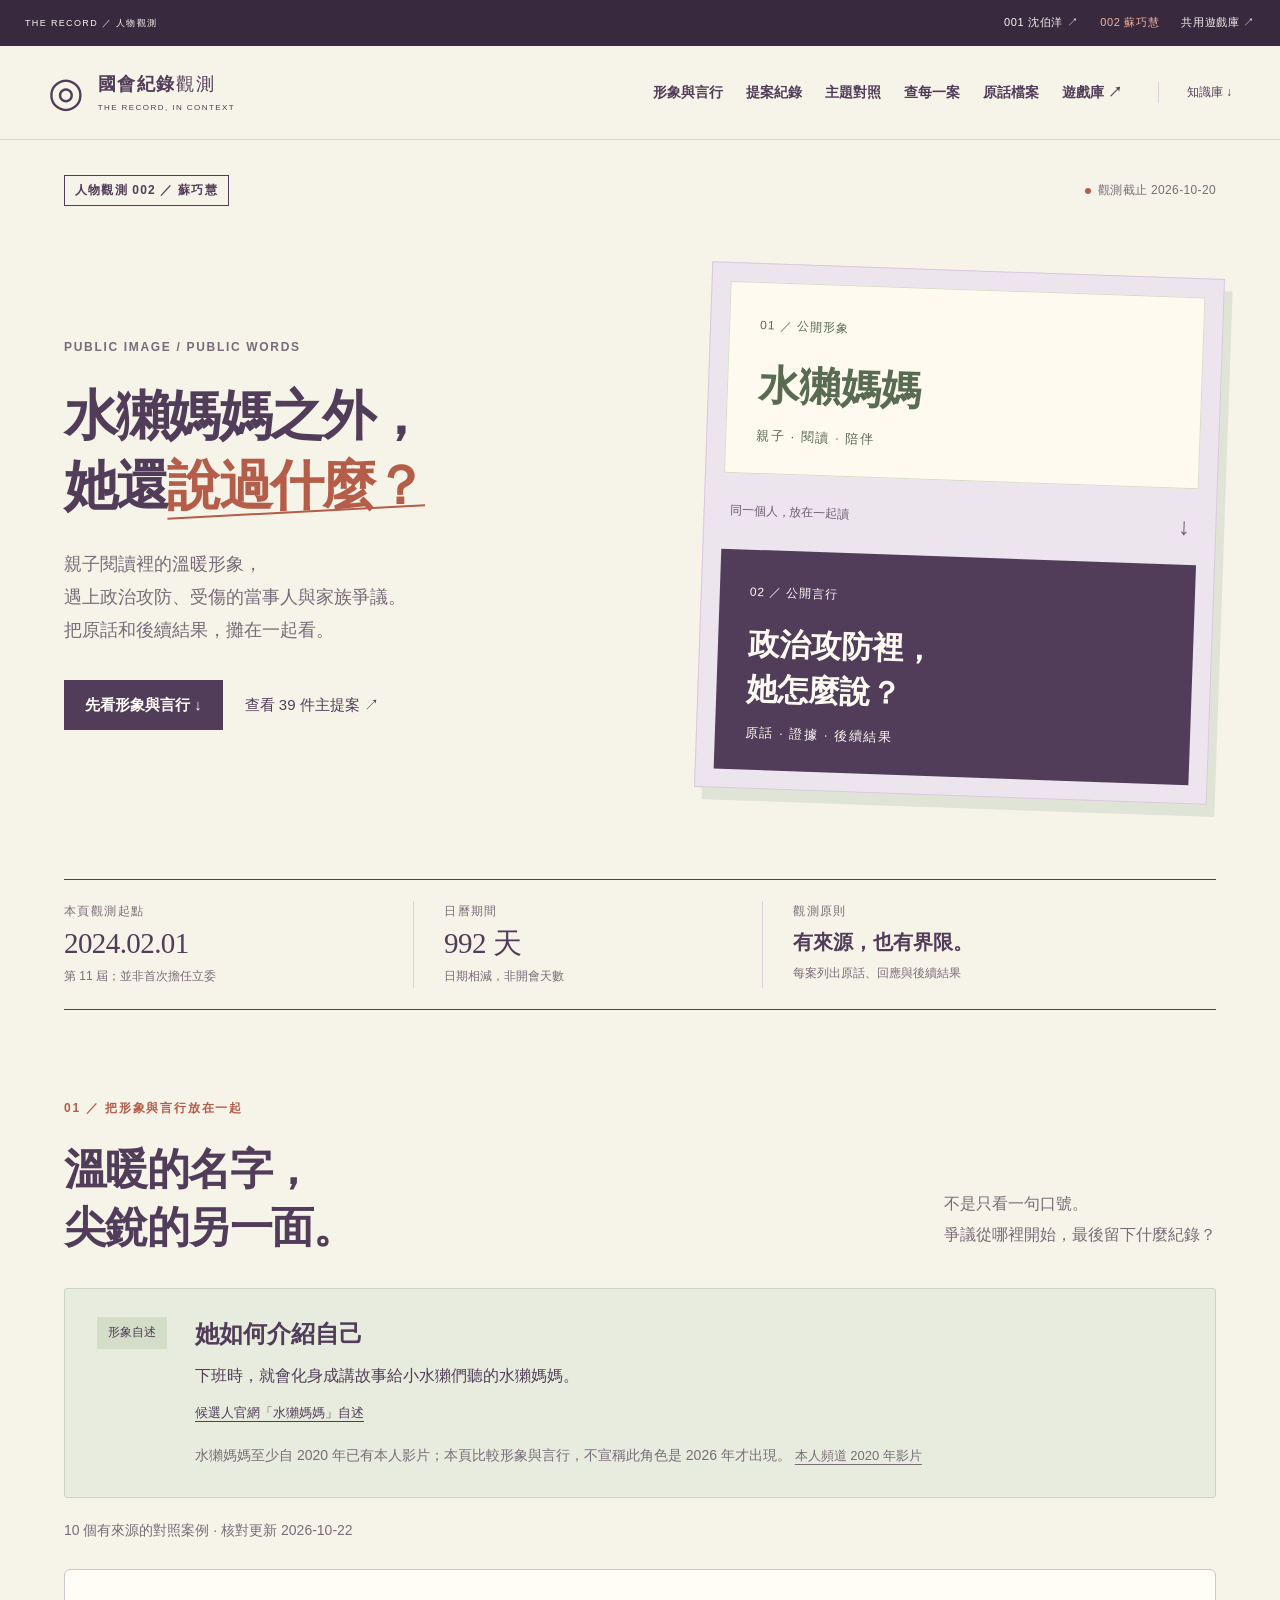
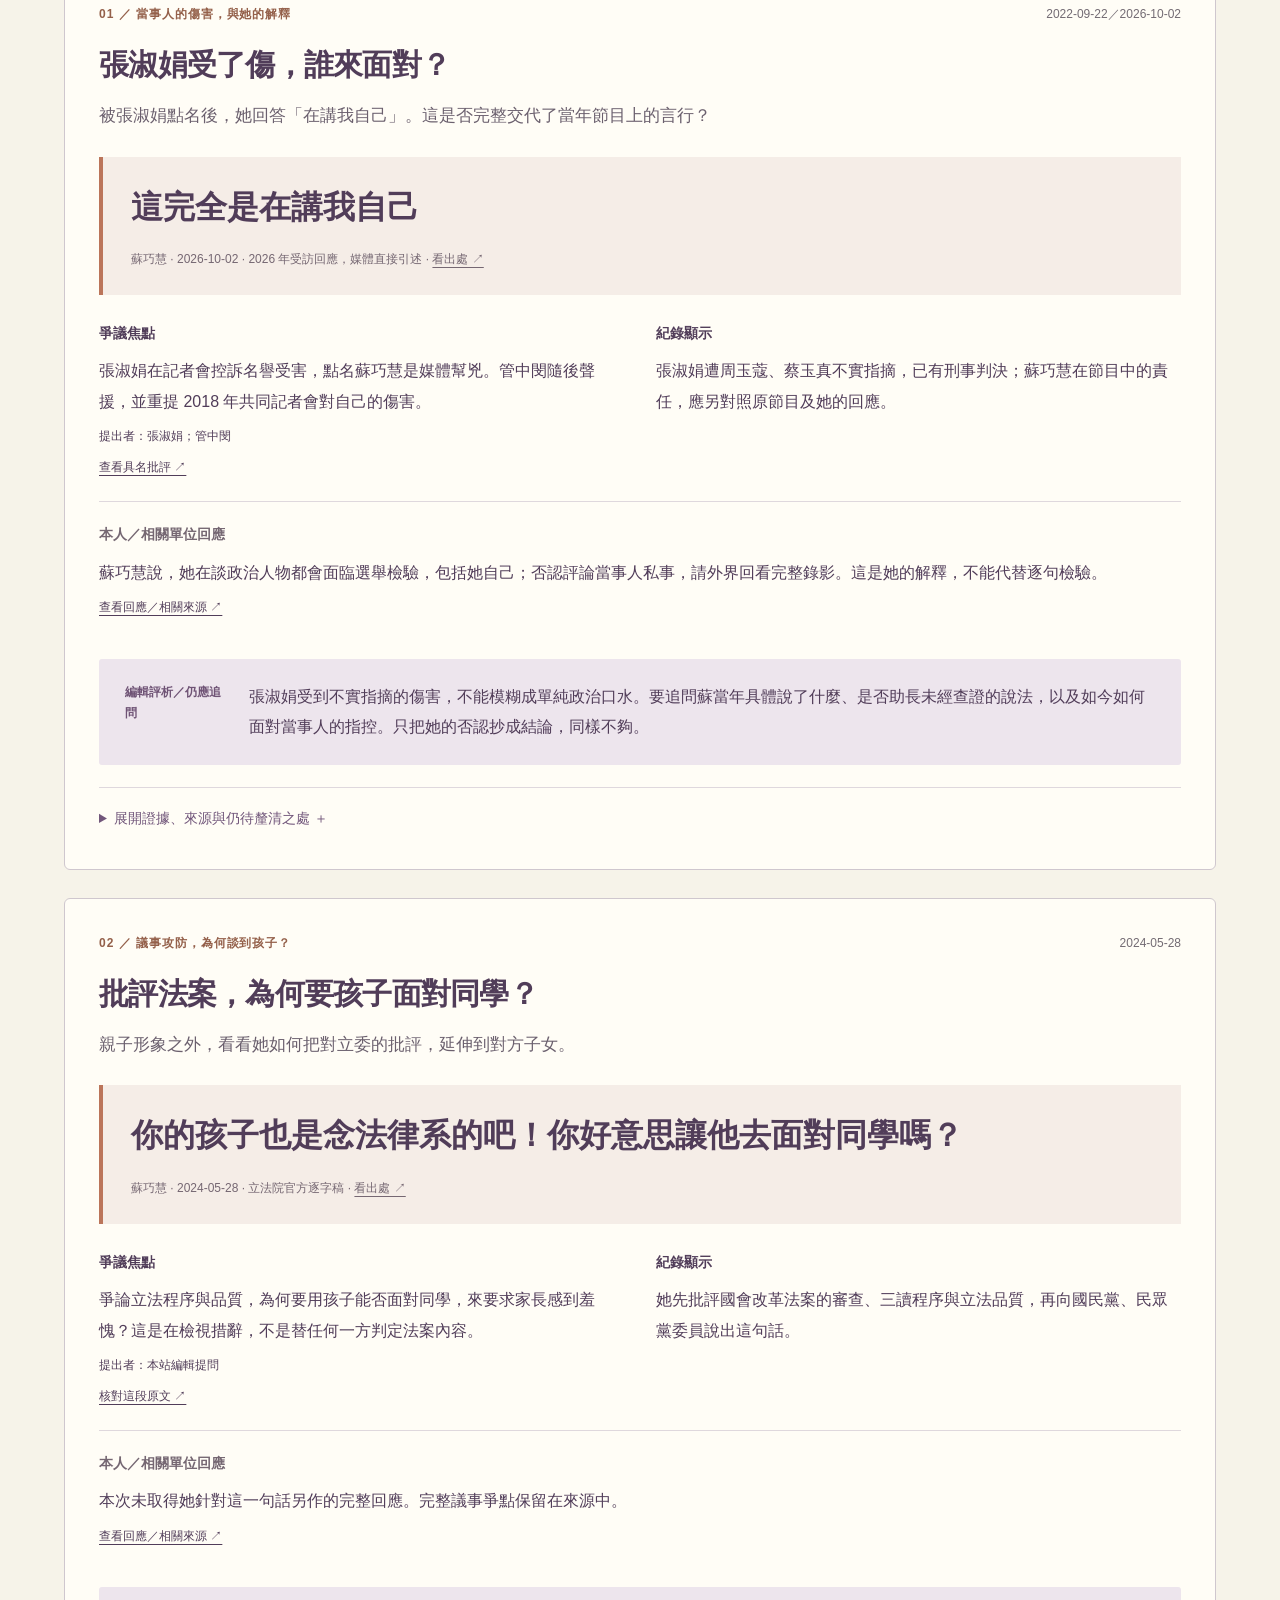
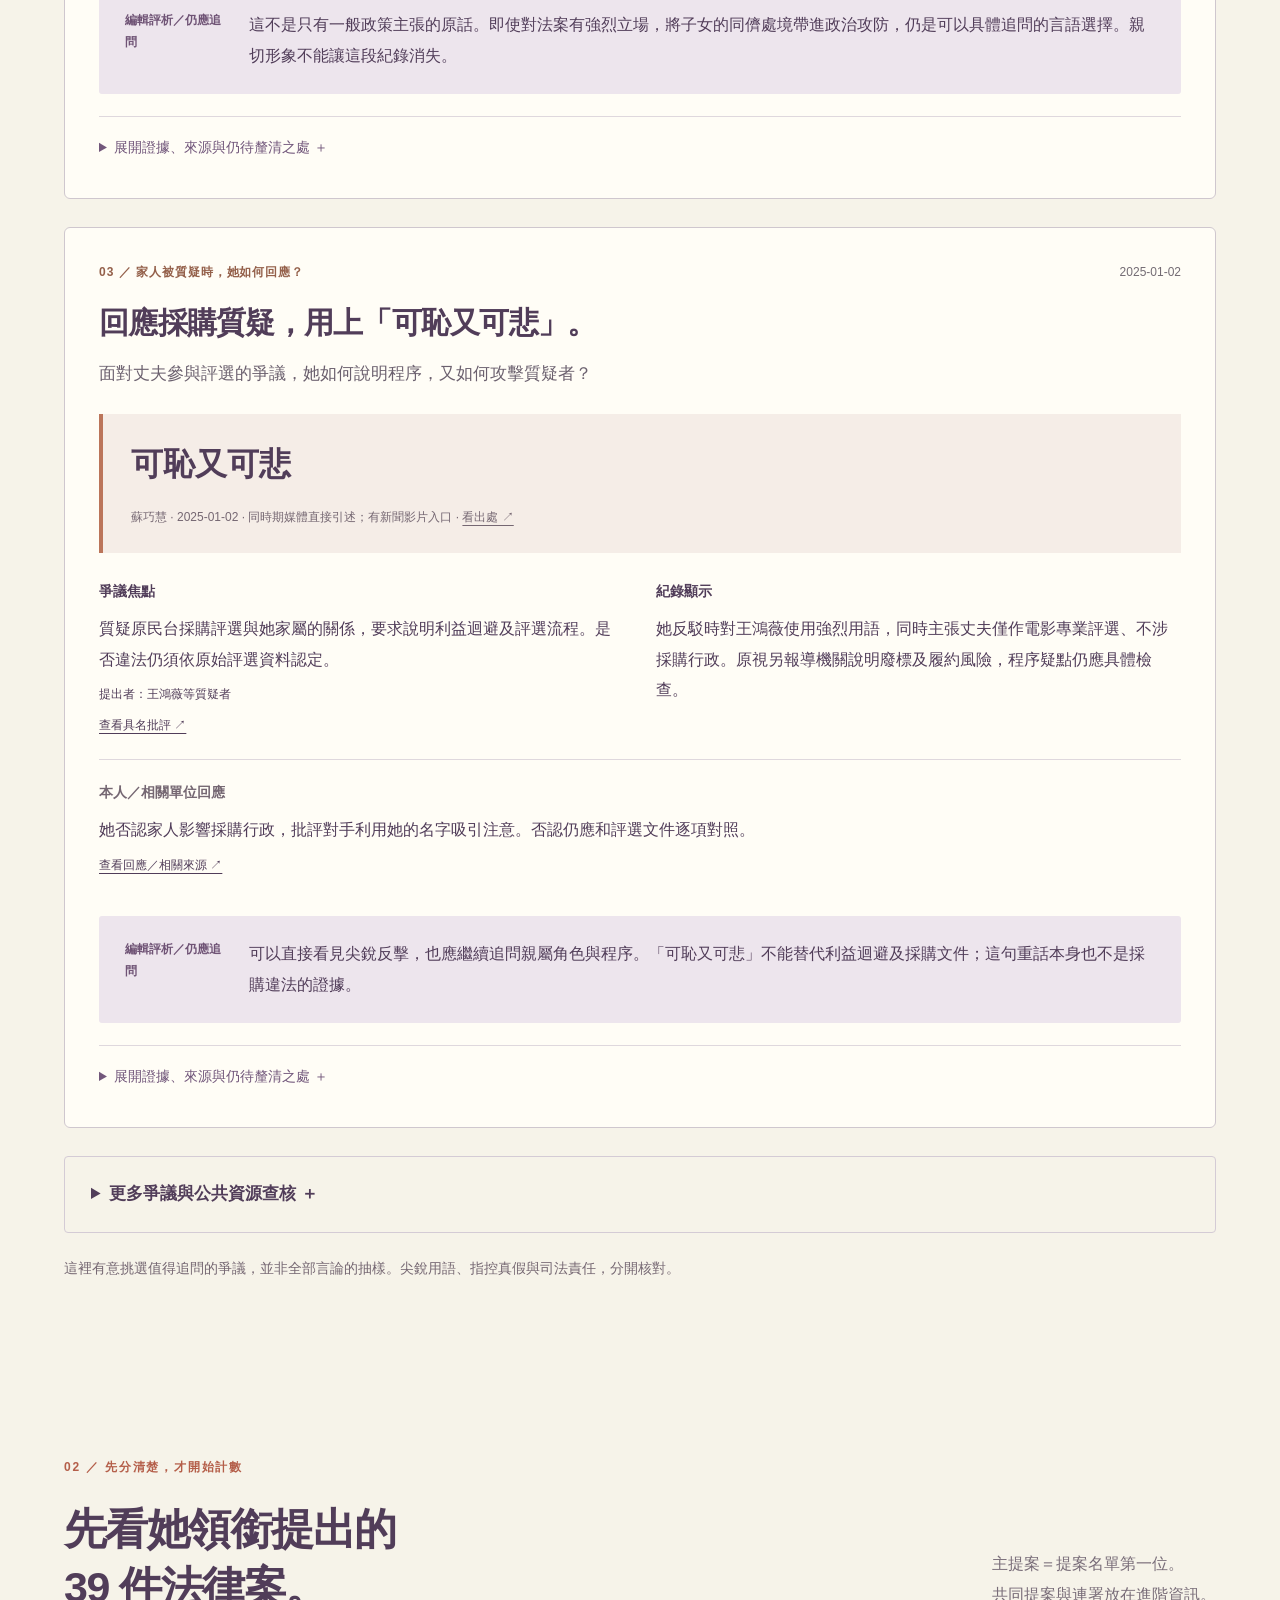
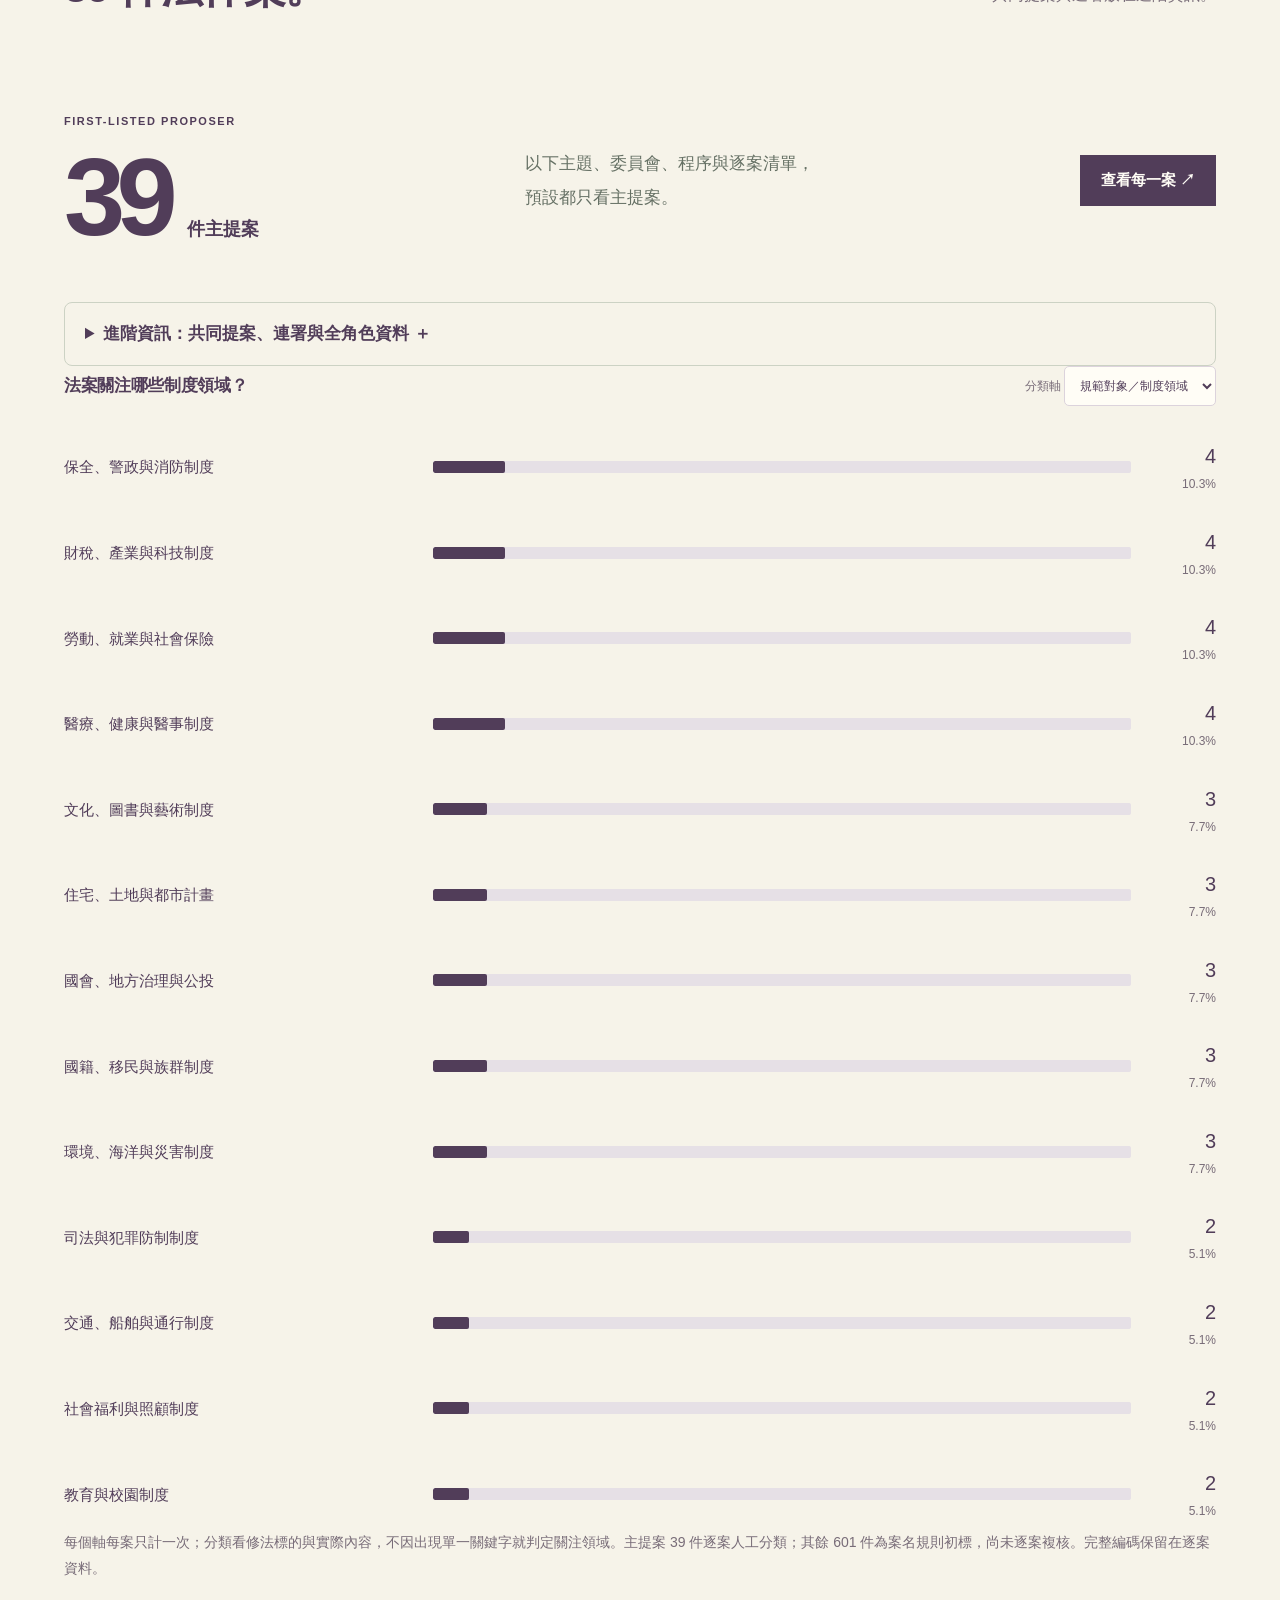
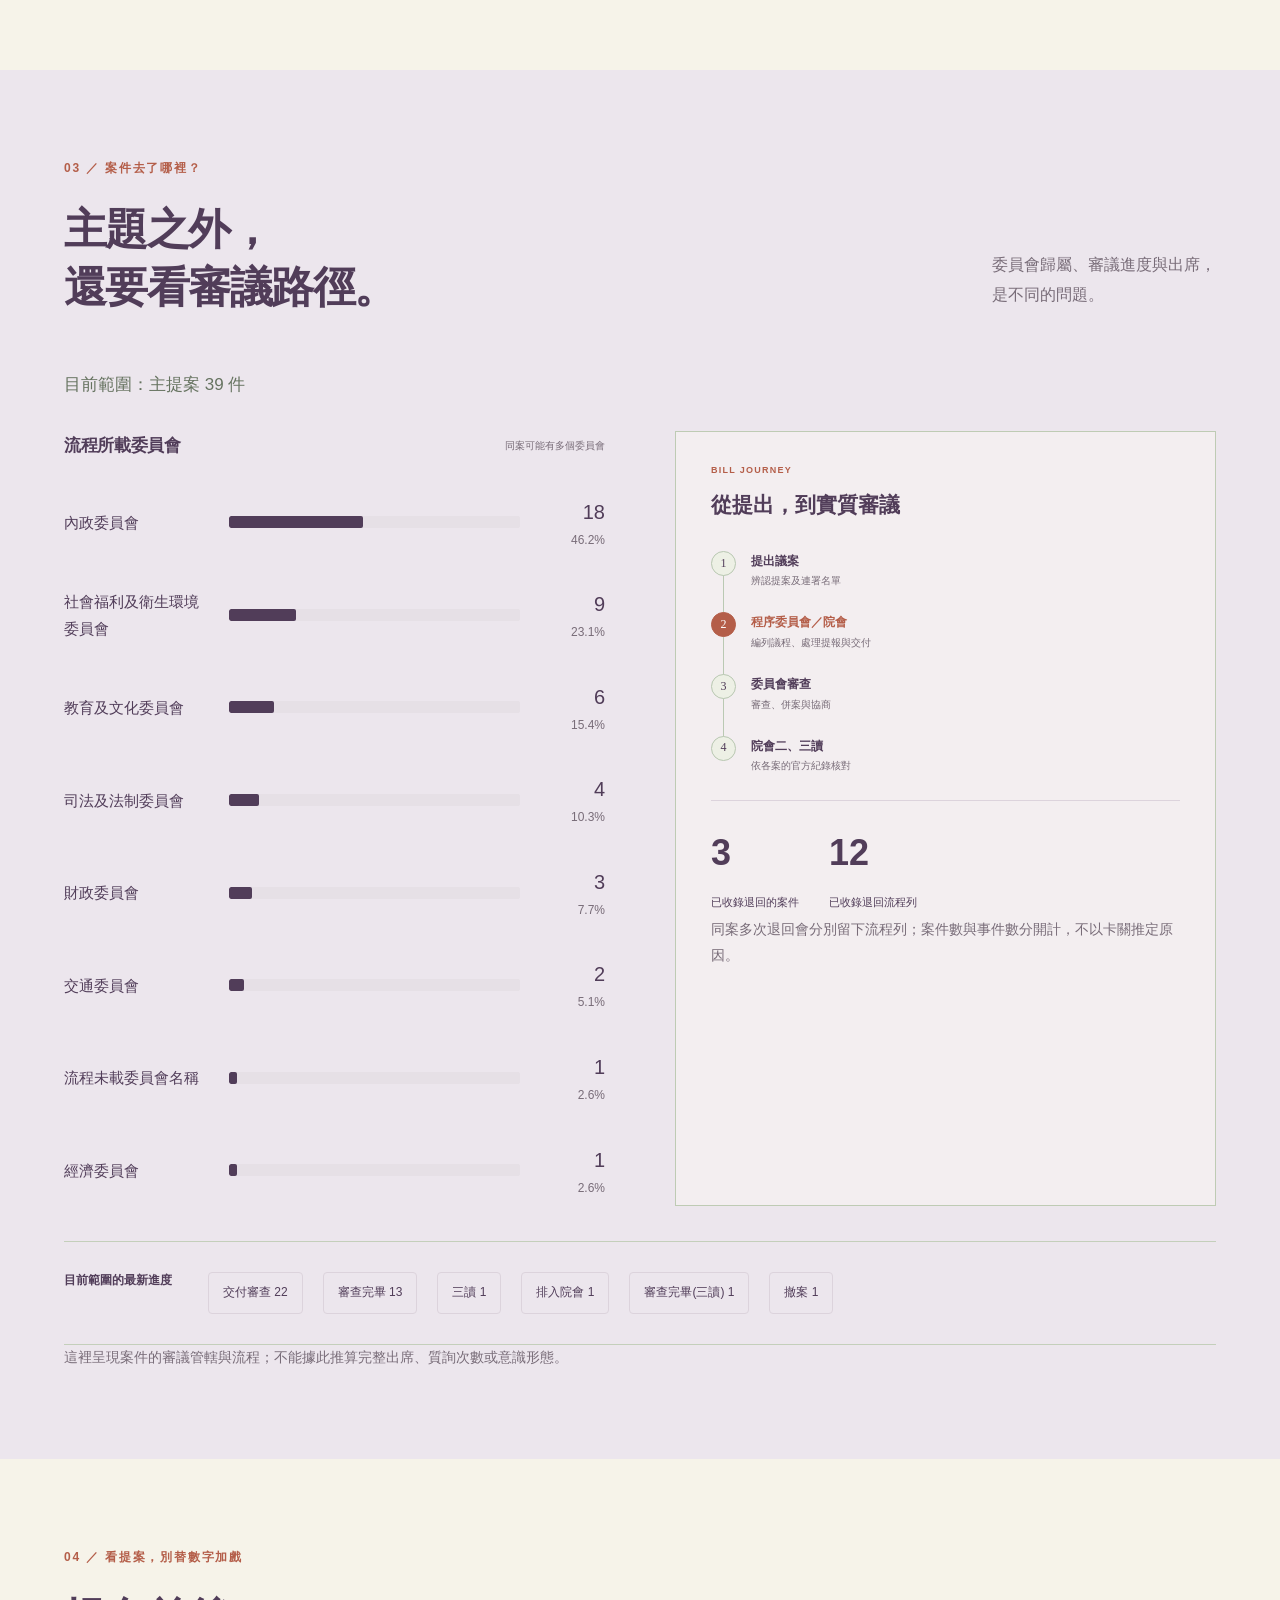
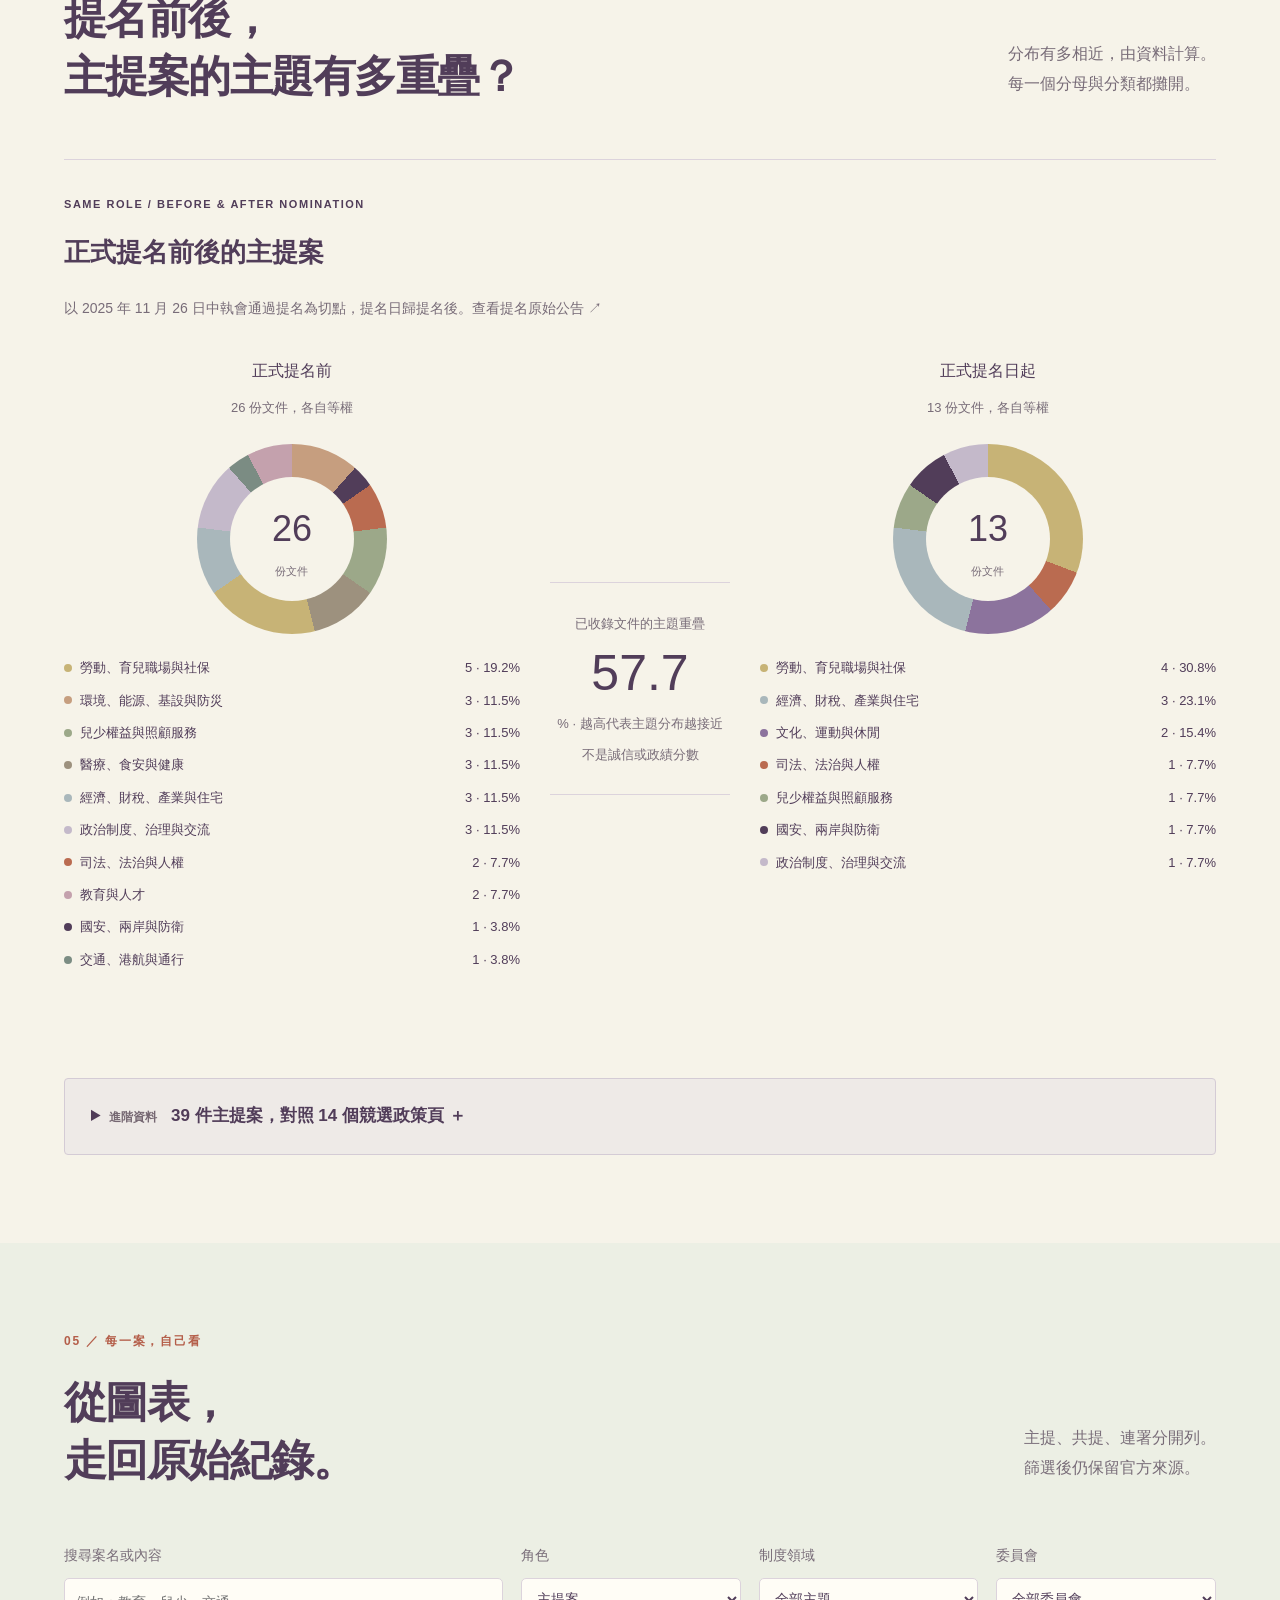
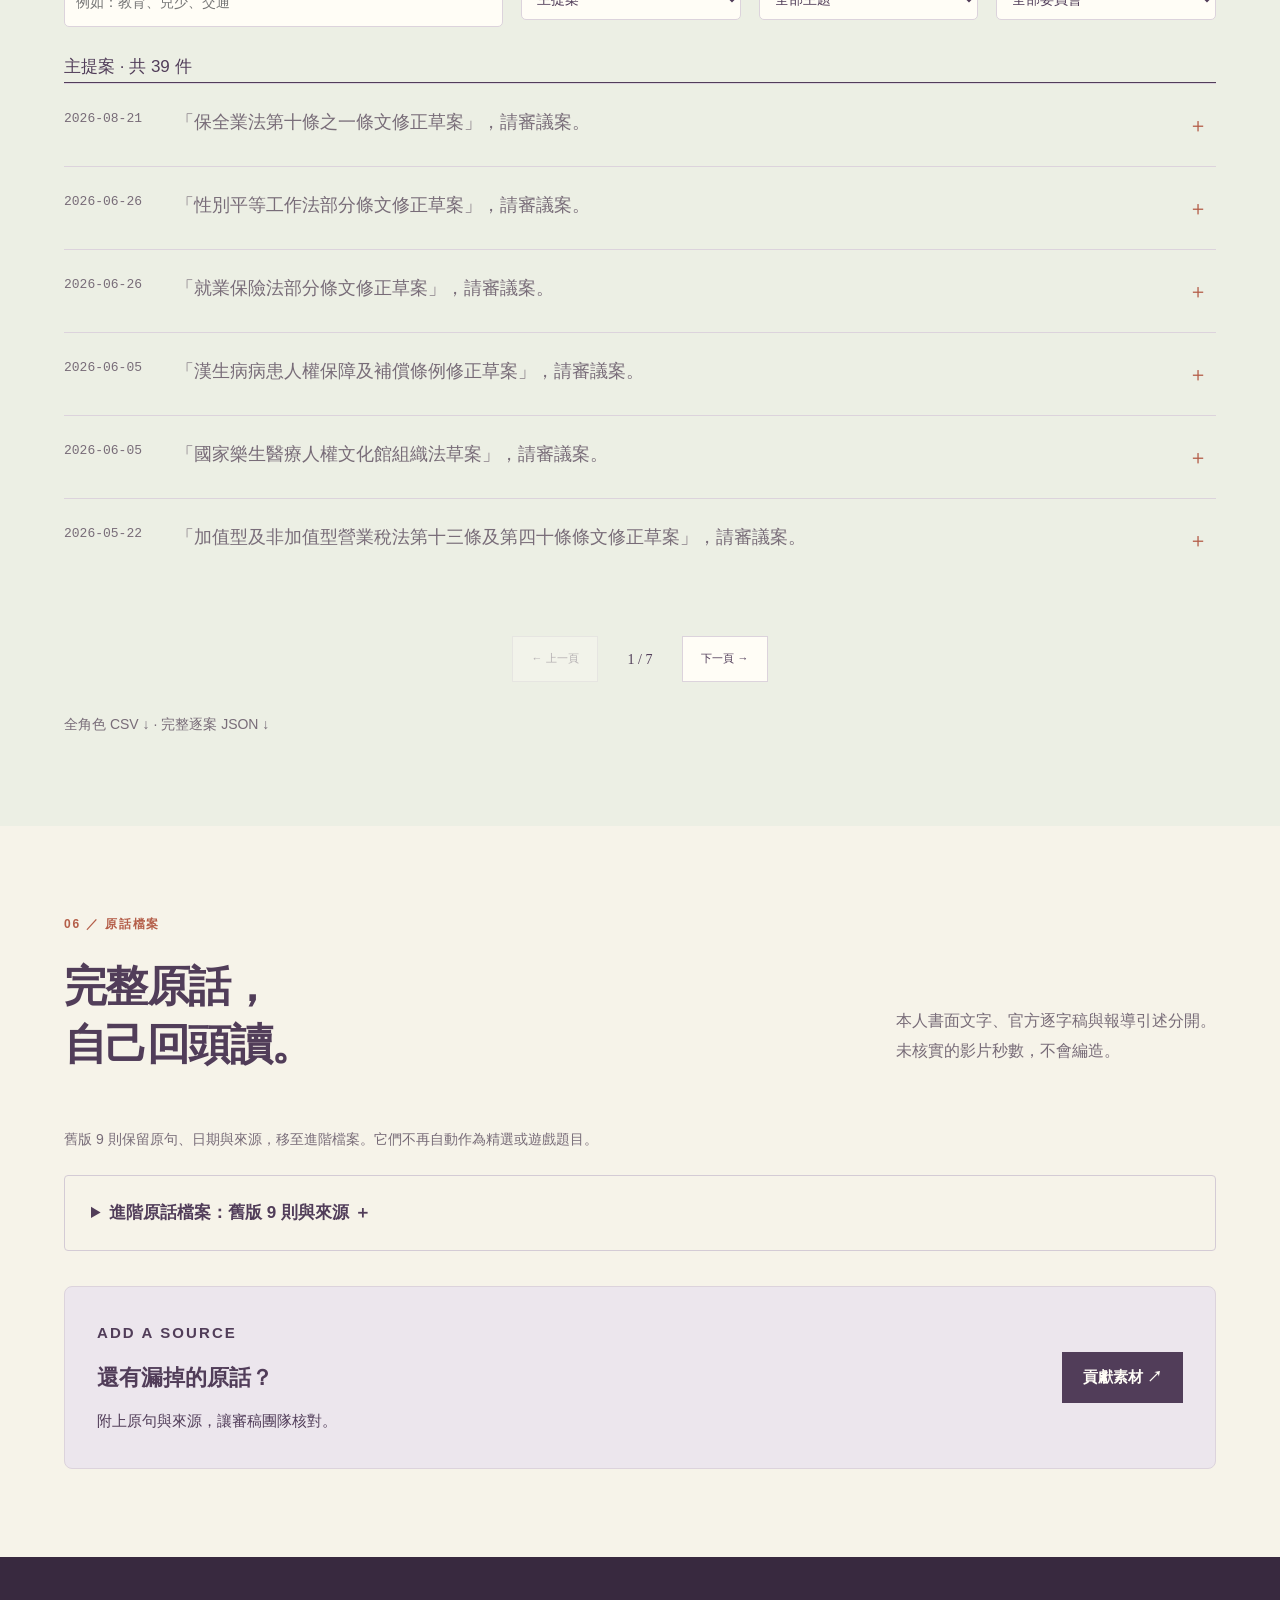
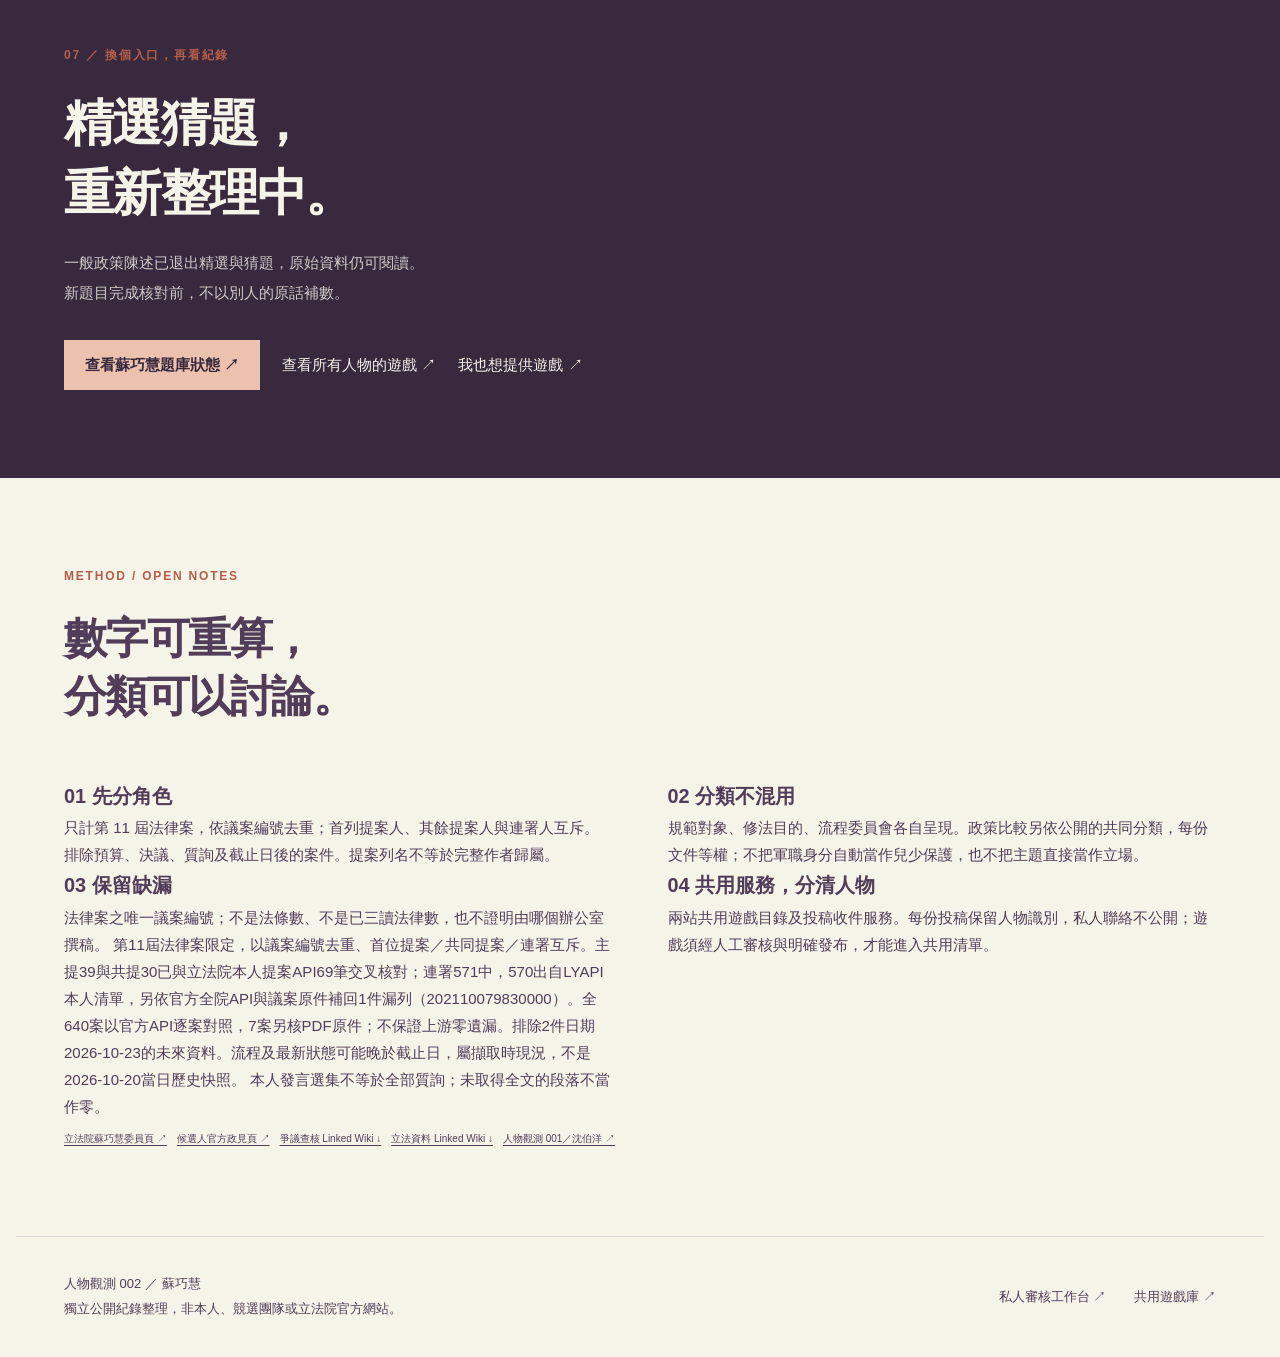
==== commit a5aaf865: "Lead Su homepage with sourced image and conduct comparisons" ====
--- a/index.html
+++ b/index.html
@@ -1,22 +1,22 @@
-<!doctype html>
-<html lang="zh-Hant"><head>
-<meta charset="utf-8"><meta name="viewport" content="width=device-width,initial-scale=1"><meta name="referrer" content="no-referrer"><meta name="theme-color" content="#513d59">
-<title>人物觀測 002／蘇巧慧｜國會紀錄觀測</title><meta name="description" content="分開看蘇巧慧的主提案、共同提案與連署，依委員會、規範對象及修法目的核對，再對照有來源的公開政策與發言。">
-<link rel="canonical" href="https://huiao-new-taipei.github.io/"><meta property="og:type" content="website"><meta property="og:locale" content="zh_TW"><meta property="og:title" content="人物觀測 002／蘇巧慧"><meta property="og:description" content="印象，交給紀錄核對。從主提案、委員會到公開政策與原話，每一筆都保留來源。"><meta property="og:url" content="https://huiao-new-taipei.github.io/"><meta property="og:image" content="https://huiao-new-taipei.github.io/assets/og-records.png"><meta property="og:image:width" content="1200"><meta property="og:image:height" content="630"><meta name="twitter:card" content="summary_large_image">
-<link rel="stylesheet" href="/style.css"><link rel="stylesheet" href="/observatory.css?v=1"><script src="/observatory.js?v=1" defer></script>
-</head><body data-subject-id="su-chiao-hui" data-speaker="蘇巧慧" data-nomination-date="2025-11-26">
-<a class="skip-link" href="#records">直接查看紀錄</a>
-<div class="observation-network" aria-label="切換人物觀測站"><span>THE RECORD ／ 人物觀測</span><a href="https://puwa-taipei.github.io/">001 沈伯洋 ↗</a><a href="/" aria-current="page">002 蘇巧慧</a><a href="/game/?person=all">共用遊戲庫 ↗</a></div>
-<header class="site-header"><a class="brand" href="#top"><span class="brand-symbol" aria-hidden="true">◎</span><span>國會紀錄<span class="brand-light">觀測</span><small>THE RECORD, IN CONTEXT</small></span></a><nav aria-label="主要導覽"><a href="#records">提案紀錄</a><a href="#comparison">主題對照</a><a href="#explorer">查每一案</a><a href="#statements">原話檔案</a><a href="/game/?person=su-chiao-hui">遊戲庫 ↗</a></nav><a class="header-download" href="/downloads/obsidian-vault.zip" download>知識庫 ↓</a></header>
-<main id="top">
-<section class="hero wrap"><div class="hero-meta"><span class="edition">人物觀測 002 ／ 蘇巧慧</span><span class="live-status"><i></i><span id="asof">正在讀取官方紀錄</span></span></div><div class="hero-grid"><div class="hero-copy"><p class="eyebrow">同一把尺，觀測不同的人。</p><h1>印象，<br>交給<span class="marked">紀錄</span>核對。</h1><p class="hero-description">她在國會關心什麼？現在提出哪些市政主張？<br>把主提案、委員會與政策放在一起，<br>從有來源的紀錄開始。</p><div class="hero-actions"><a class="button primary" href="#records">翻開國會紀錄 ↓</a><a class="text-link" href="#method">先看資料怎麼算 ↗</a></div></div><div class="record-art" aria-hidden="true"><div class="art-under"></div><div class="art-sheet"><div class="art-sheet-head">PUBLIC RECORD <span>002</span></div><div class="art-sheet-body"><span>蘇巧慧</span><strong>一個人物。<br>一份可核對的<br>公開紀錄。</strong><div class="art-lines"></div><small>PROPOSALS · POLICY · WORDS</small></div><div class="art-stamp">有來源<br>才有判斷</div></div><p>用相同口徑，保留不同的結果。</p></div></div><div class="hero-strip"><div><span class="strip-label">本頁觀測起點</span><strong>2024.02.01</strong><span>第 11 屆；並非首次擔任立委</span></div><div><span class="strip-label">日曆期間</span><strong id="elapsed-days">—</strong><span>日期相減，非開會天數</span></div><div><span class="strip-label">觀測原則</span><strong class="strip-principle">有來源，也有界限。</strong><span>不把職權差異直接當作立場改變</span></div></div></section>
-<div id="load-error" class="wrap load-error" role="alert" hidden>資料暫時無法載入；未取得的紀錄不會當作零。請重新整理。</div>
-<section id="records" class="section wrap"><div class="section-heading"><div><p class="section-number">01 ／ 先分清楚，才開始計數</p><h2>先看她領銜提出的<br><span id="primary-head">—</span> 件法律案。</h2></div><p class="section-deck">主提案＝提案名單第一位。<br>共同提案與連署放在進階資訊。</p></div><div class="primary-lead"><div><span class="eyebrow">FIRST-LISTED PROPOSER</span><strong><span id="primary-count">—</span><small>件主提案</small></strong></div><p>以下主題、委員會、程序與逐案清單，<br>預設都只看主提案。</p><a class="button primary" href="#explorer">查看每一案 ↗</a></div><details class="advanced-information"><summary>進階資訊：共同提案、連署與全角色資料 ＋</summary><div id="role-cards" class="summary-cards"></div><p id="role-note" class="small-note">等待官方資料。</p><p class="small-note">三欄互斥，同一議案只計一次。列名順序無法單獨證明是哪個辦公室實際起草。</p><label class="scope-label">切換以下圖表範圍 <select id="scope-role"><option value="primary">主提案</option><option value="joint">共同提案</option><option value="cosign">連署</option><option value="all">全部角色</option></select></label><p id="coverage-note" class="small-note"></p></details><div class="subheading"><h3>法案關注哪些制度領域？</h3><label>分類軸 <select id="topic-axis"><option value="targetTopic">規範對象／制度領域</option><option value="mainTopic">語意主題／修法目的</option><option value="purposeTopic">逐案子內容（細分）</option></select></label></div><div id="topic-bars" class="chart-list">正在讀取逐案分類…</div><p class="small-note">每個軸每案只計一次；分類看修法標的與實際內容，不因出現單一關鍵字就判定關注領域。主提案 39 件逐案人工分類；其餘 601 件為案名規則初標，尚未逐案複核。完整編碼保留在逐案資料。</p></section>
-<section id="committees" class="section committee-section"><div class="wrap"><div class="section-heading"><div><p class="section-number">02 ／ 案件去了哪裡？</p><h2>主題之外，<br>還要看審議路徑。</h2></div><p class="section-deck">委員會歸屬、審議進度與出席，<br>是不同的問題。</p></div><p id="scope-summary" class="scope-banner"></p><div class="committee-grid"><div><div class="subheading"><h3>流程所載委員會</h3><span>同案可能有多個委員會</span></div><div id="committee-bars" class="chart-list"></div></div><div class="procedure-panel"><p class="eyebrow">BILL JOURNEY</p><h3>從提出，到實質審議</h3><ol class="process"><li><span>1</span><div><strong>提出議案</strong><p>辨認提案及連署名單</p></div></li><li class="process-highlight"><span>2</span><div><strong>程序委員會／院會</strong><p>編列議程、處理提報與交付</p></div></li><li><span>3</span><div><strong>委員會審查</strong><p>審查、併案與協商</p></div></li><li><span>4</span><div><strong>院會二、三讀</strong><p>依各案的官方紀錄核對</p></div></li></ol><div id="procedure-summary" class="procedure-summary"></div><p class="small-note">同案多次退回會分別留下流程列；案件數與事件數分開計，不以卡關推定原因。</p></div></div><div class="status-row"><h3>目前範圍的最新進度</h3><div id="status-summary"></div></div><p class="small-note">這裡呈現案件的審議管轄與流程；不能據此推算完整出席、質詢次數或意識形態。</p></div></section>
-<section id="comparison" class="section wrap"><div class="section-heading"><div><p class="section-number">03 ／ 同一套主題，兩種職權</p><h2>立法關注，<br>與市政主張對得上嗎？</h2></div><p class="section-deck">分布有多相近，由資料計算。<br>每一個分母與分類都攤開。</p></div><div class="comparison-block"><p class="eyebrow">SAME ROLE / BEFORE & AFTER NOMINATION</p><h3>正式提名前後的主提案</h3><p class="small-note">以 2025 年 11 月 26 日中執會通過提名為切點，提名日歸提名後。<a href="https://www.dpp.org.tw/content_print/media/11384" target="_blank" rel="noopener noreferrer">查看提名原始公告 ↗</a></p><div id="time-compare" class="paired-charts"></div></div><div class="comparison-block"><p class="eyebrow">LEGISLATION / PUBLISHED POLICY BUNDLES</p><h3>主提案，對照官網政見套案頁</h3><p class="small-note">左邊每件法律案等權，右邊每個政策頁等權。立委與市長的職權、文件粒度不同；這是文本主題重疊，無法單靠分數判定真誠、欺騙或轉向原因。</p><div id="policy-compare" class="paired-charts"></div><details class="method-details"><summary>看分類、公式與各政策頁 ＋</summary><p>同步率＝Σ min（左側各主題比例，右側各主題比例）×100；100 代表此分類下分布相同，0 代表沒有共同主題權重。不是人格評分。每頁的主分類可核對、可修正，不為了改變分數另選分類。</p><div id="policy-sources"></div><p><a href="/data/policy.json" download>政策編碼 JSON ↓</a> · <a href="/data/comparison-codebook.json" download>共同分類定義 JSON ↓</a></p></details></div></section>
-<section id="explorer" class="section explorer-section"><div class="wrap"><div class="section-heading"><div><p class="section-number">04 ／ 每一案，自己看</p><h2>從圖表，<br>走回原始紀錄。</h2></div><p class="section-deck">主提、共提、連署分開列。<br>篩選後仍保留官方來源。</p></div><div class="bill-filters"><label>搜尋案名或內容<input id="bill-search" type="search" placeholder="例如：教育、兒少、交通"></label><label>角色<select id="bill-role"><option value="primary">主提案</option><option value="joint">共同提案</option><option value="cosign">連署</option><option value="all">全部角色</option></select></label><label>制度領域<select id="bill-topic"><option value="">全部主題</option></select></label><label>委員會<select id="bill-committee"><option value="">全部委員會</option></select></label></div><p id="bill-result-count" role="status"></p><div id="bill-list" class="bill-list"></div><div class="pagination"><button id="prev-page" type="button">← 上一頁</button><span id="page-status"></span><button id="next-page" type="button">下一頁 →</button></div><p class="small-note"><a href="/downloads/bills.csv" download>全角色 CSV ↓</a> · <a href="/data/bills.json" download>完整逐案 JSON ↓</a></p></div></section>
-<section id="statements" class="section wrap"><div class="section-heading"><div><p class="section-number">05 ／ 原話有出處，判斷有依據</p><h2>她說過什麼，<br>放回語境一起讀。</h2></div><p class="section-deck">本人書面文字、官方逐字稿與報導引述分開。<br>未核實的影片秒數，不會編造。</p></div><p id="quote-coverage" class="small-note"></p><div id="quote-list" class="source-quote-list"></div><div class="contribute-call"><div><p class="eyebrow">ADD A SOURCE</p><h3>還有漏掉的原話？</h3><p>附上原句與來源，讓審稿團隊核對。</p></div><a class="button primary" href="/contribute/?subject=su-chiao-hui">貢獻素材 ↗</a></div></section>
-<section id="play" class="section arcade-call"><div class="wrap"><p class="section-number">06 ／ 換個入口，再看紀錄</p><h2>先玩一輪，<br>再讀她的原話。</h2><p>左右滑卡後揭曉答案，每題都能回到來源。<br>兩站共用遊戲庫，可切換想了解的人物。</p><div class="hero-actions"><a class="button primary" href="/game/quiz/">這是蘇巧慧說的嗎？ ↗</a><a class="text-link" href="/game/?person=all">查看所有人物的遊戲 ↗</a><a class="text-link" href="/contribute/?type=game&amp;subject=su-chiao-hui">我也想提供遊戲 ↗</a></div></div></section>
-<section id="method" class="section wrap"><div class="section-heading"><div><p class="section-number">METHOD / OPEN NOTES</p><h2>數字可重算，<br>分類可以討論。</h2></div></div><div class="method-grid"><article><h3>01 先分角色</h3><p>只計第 11 屆法律案，依議案編號去重；首列提案人、其餘提案人與連署人互斥。排除預算、決議、質詢及截止日後的案件。提案列名不等於完整作者歸屬。</p></article><article><h3>02 分類不混用</h3><p>規範對象、修法目的、流程委員會各自呈現。政策比較另依公開的共同分類，每份文件等權；不把軍職身分自動當作兒少保護，也不把主題直接當作立場。</p></article><article><h3>03 保留缺漏</h3><p id="data-method-note">來源、實際資料最晚日期及分類說明，皆會列在公開資料與知識庫。未取得的質詢全文不當作零；短引文選集也不是全部言論。</p></article><article><h3>04 共用服務，分清人物</h3><p>兩站共用遊戲目錄及投稿收件服務。每份投稿保留人物識別，私人聯絡不公開；遊戲須經人工審核與明確發布，才能進入共用清單。</p></article></div><div class="source-links"><a href="https://www.ly.gov.tw/Pages/List.aspx?nodeid=46860" target="_blank" rel="noopener noreferrer">立法院蘇巧慧委員頁 ↗</a><a href="https://chiao.tw/policies" target="_blank" rel="noopener noreferrer">候選人官方政見頁 ↗</a><a href="/downloads/obsidian-vault.zip" download>Obsidian Linked Wiki ↓</a><a href="https://puwa-taipei.github.io/">人物觀測 001／沈伯洋 ↗</a></div></section>
-</main><footer class="site-footer wrap"><span>人物觀測 002 ／ 蘇巧慧<br>獨立公開紀錄整理，非本人、競選團隊或立法院官方網站。</span><a href="https://puwa-taipei.github.io/review/">私人審核工作台 ↗</a><a href="/game/?person=all">共用遊戲庫 ↗</a></footer><div id="announcement" class="sr-only" role="status" aria-live="polite"></div>
-</body></html>
+<!doctype html>
+<html lang="zh-Hant"><head>
+<meta charset="utf-8"><meta name="viewport" content="width=device-width,initial-scale=1"><meta name="referrer" content="no-referrer"><meta name="theme-color" content="#513d59">
+<title>人物觀測 002／蘇巧慧｜國會紀錄觀測</title><meta name="description" content="「水獺媽媽」之外，她還說過什麼？並列原話、爭議與可核對的結果，再查看39件主提案與候選人政策承諾。">
+<link rel="canonical" href="https://huiao-new-taipei.github.io/"><meta property="og:type" content="website"><meta property="og:locale" content="zh_TW"><meta property="og:title" content="人物觀測 002／蘇巧慧"><meta property="og:description" content="水獺媽媽的公開形象，對照政治攻防與家族爭議。每一案都有原話、具名批評、本人回應和證據。"><meta property="og:url" content="https://huiao-new-taipei.github.io/"><meta property="og:image" content="https://huiao-new-taipei.github.io/assets/og-records.png"><meta property="og:image:width" content="1200"><meta property="og:image:height" content="630"><meta name="twitter:card" content="summary_large_image">
+<link rel="stylesheet" href="/style.css"><link rel="stylesheet" href="/observatory.css?v=3"><script src="/observatory.js?v=3" defer></script>
+</head><body data-subject-id="su-chiao-hui" data-speaker="蘇巧慧" data-nomination-date="2025-11-26">
+<a class="skip-link" href="#accountability">直接查看爭議對照</a>
+<div class="observation-network" aria-label="切換人物觀測站"><span>THE RECORD ／ 人物觀測</span><a href="https://puwa.taipei/">001 沈伯洋 ↗</a><a href="/" aria-current="page">002 蘇巧慧</a><a href="/game/?person=all">共用遊戲庫 ↗</a></div>
+<header class="site-header"><a class="brand" href="#top"><span class="brand-symbol" aria-hidden="true">◎</span><span>國會紀錄<span class="brand-light">觀測</span><small>THE RECORD, IN CONTEXT</small></span></a><nav aria-label="主要導覽"><a href="#accountability">形象與言行</a><a href="#records">提案紀錄</a><a href="#comparison">主題對照</a><a href="#explorer">查每一案</a><a href="#statements">原話檔案</a><a href="/game/?person=su-chiao-hui">遊戲庫 ↗</a></nav><a class="header-download" href="/downloads/obsidian-vault.zip" download>知識庫 ↓</a></header>
+<main id="top">
+<section class="hero wrap"><div class="hero-meta"><span class="edition">人物觀測 002 ／ 蘇巧慧</span><span class="live-status"><i></i><span id="asof">正在讀取官方紀錄</span></span></div><div class="hero-grid"><div class="hero-copy"><p class="eyebrow">PUBLIC IMAGE / PUBLIC WORDS</p><h1>水獺媽媽之外，<br>她還<span class="marked">說過什麼？</span></h1><p class="hero-description">親子閱讀裡的溫暖形象，<br>遇上政治攻防、受傷的當事人與家族爭議。<br>把原話和後續結果，攤在一起看。</p><div class="hero-actions"><a class="button primary" href="#accountability">先看形象與言行 ↓</a><a class="text-link" href="#records">查看 39 件主提案 ↗</a></div></div><div class="contrast-art" aria-label="兩種公開場景：親子閱讀與政治攻防"><div class="contrast-art-top"><span>01 ／ 公開形象</span><strong>水獺媽媽</strong><p>親子 · 閱讀 · 陪伴</p></div><div class="contrast-art-divider"><span>同一個人，放在一起讀</span><b aria-hidden="true">↓</b></div><div class="contrast-art-bottom"><span>02 ／ 公開言行</span><strong>政治攻防裡，<br>她怎麼說？</strong><p>原話 · 證據 · 後續結果</p></div></div></div><div class="hero-strip"><div><span class="strip-label">本頁觀測起點</span><strong>2024.02.01</strong><span>第 11 屆；並非首次擔任立委</span></div><div><span class="strip-label">日曆期間</span><strong id="elapsed-days">—</strong><span>日期相減，非開會天數</span></div><div><span class="strip-label">觀測原則</span><strong class="strip-principle">有來源，也有界限。</strong><span>每案列出原話、回應與後續結果</span></div></div></section>
+<div id="load-error" class="wrap load-error" role="alert" hidden>資料暫時無法載入；未取得的紀錄不會當作零。請重新整理。</div>
+<section id="accountability" class="section wrap accountability-section"><div class="section-heading"><div><p class="section-number">01 ／ 把形象與言行放在一起</p><h2>溫暖的名字，<br>尖銳的另一面。</h2></div><p class="section-deck">不是只看一句口號。<br>爭議從哪裡開始，最後留下什麼紀錄？</p></div><div class="image-context"><span>形象自述</span><div><h3 id="image-label">水獺媽媽</h3><p id="image-summary">正在核對公開形象的來源。</p><div id="image-source"></div></div></div><p id="case-coverage" class="small-note" role="status"></p><div id="accountability-list" class="accountability-list"><p class="empty-note">正在讀取有來源的對照案例…</p></div><p class="case-selection-note">這裡有意挑選值得追問的爭議，並非全部言論的抽樣。尖銳用語、指控真假與司法責任，分開核對。</p></section><section id="records" class="section wrap"><div class="section-heading"><div><p class="section-number">02 ／ 先分清楚，才開始計數</p><h2>先看她領銜提出的<br><span id="primary-head">—</span> 件法律案。</h2></div><p class="section-deck">主提案＝提案名單第一位。<br>共同提案與連署放在進階資訊。</p></div><div class="primary-lead"><div><span class="eyebrow">FIRST-LISTED PROPOSER</span><strong><span id="primary-count">—</span><small>件主提案</small></strong></div><p>以下主題、委員會、程序與逐案清單，<br>預設都只看主提案。</p><a class="button primary" href="#explorer">查看每一案 ↗</a></div><details class="advanced-information"><summary>進階資訊：共同提案、連署與全角色資料 ＋</summary><div id="role-cards" class="summary-cards"></div><p id="role-note" class="small-note">等待官方資料。</p><p class="small-note">三欄互斥，同一議案只計一次。列名順序無法單獨證明是哪個辦公室實際起草。</p><label class="scope-label">切換以下圖表範圍 <select id="scope-role"><option value="primary">主提案</option><option value="joint">共同提案</option><option value="cosign">連署</option><option value="all">全部角色</option></select></label><p id="coverage-note" class="small-note"></p></details><div class="subheading"><h3>法案關注哪些制度領域？</h3><label>分類軸 <select id="topic-axis"><option value="targetTopic">規範對象／制度領域</option><option value="mainTopic">語意主題／修法目的</option><option value="purposeTopic">逐案子內容（細分）</option></select></label></div><div id="topic-bars" class="chart-list">正在讀取逐案分類…</div><p class="small-note">每個軸每案只計一次；分類看修法標的與實際內容，不因出現單一關鍵字就判定關注領域。主提案 39 件逐案人工分類；其餘 601 件為案名規則初標，尚未逐案複核。完整編碼保留在逐案資料。</p></section>
+<section id="committees" class="section committee-section"><div class="wrap"><div class="section-heading"><div><p class="section-number">03 ／ 案件去了哪裡？</p><h2>主題之外，<br>還要看審議路徑。</h2></div><p class="section-deck">委員會歸屬、審議進度與出席，<br>是不同的問題。</p></div><p id="scope-summary" class="scope-banner"></p><div class="committee-grid"><div><div class="subheading"><h3>流程所載委員會</h3><span>同案可能有多個委員會</span></div><div id="committee-bars" class="chart-list"></div></div><div class="procedure-panel"><p class="eyebrow">BILL JOURNEY</p><h3>從提出，到實質審議</h3><ol class="process"><li><span>1</span><div><strong>提出議案</strong><p>辨認提案及連署名單</p></div></li><li class="process-highlight"><span>2</span><div><strong>程序委員會／院會</strong><p>編列議程、處理提報與交付</p></div></li><li><span>3</span><div><strong>委員會審查</strong><p>審查、併案與協商</p></div></li><li><span>4</span><div><strong>院會二、三讀</strong><p>依各案的官方紀錄核對</p></div></li></ol><div id="procedure-summary" class="procedure-summary"></div><p class="small-note">同案多次退回會分別留下流程列；案件數與事件數分開計，不以卡關推定原因。</p></div></div><div class="status-row"><h3>目前範圍的最新進度</h3><div id="status-summary"></div></div><p class="small-note">這裡呈現案件的審議管轄與流程；不能據此推算完整出席、質詢次數或意識形態。</p></div></section>
+<section id="comparison" class="section wrap"><div class="section-heading"><div><p class="section-number">04 ／ 看提案，別替數字加戲</p><h2>提名前後，<br>主提案的主題有多重疊？</h2></div><p class="section-deck">分布有多相近，由資料計算。<br>每一個分母與分類都攤開。</p></div><div class="comparison-block"><p class="eyebrow">SAME ROLE / BEFORE & AFTER NOMINATION</p><h3>正式提名前後的主提案</h3><p class="small-note">以 2025 年 11 月 26 日中執會通過提名為切點，提名日歸提名後。<a href="https://www.dpp.org.tw/content_print/media/11384" target="_blank" rel="noopener noreferrer">查看提名原始公告 ↗</a></p><div id="time-compare" class="paired-charts"></div></div><details class="policy-advanced"><summary><span>進階資料</span>39 件主提案，對照 14 個競選政策頁 ＋</summary><div class="comparison-block"><p class="eyebrow">CANDIDATE PROMISES / NOT VERIFIED RESULTS</p><h3>承諾了什麼？有沒有結果證據？</h3><p class="promise-label">14 個候選人政策頁 · 承諾尚未等於落實</p><p class="small-note">左邊每件法律案等權，右邊每個政策頁等權。立委與市長的職權、文件粒度不同；這是文本主題重疊，無法單靠分數判定真誠、欺騙或轉向原因。</p><div id="policy-compare" class="paired-charts"></div><details class="method-details"><summary>看分類、公式與各政策頁 ＋</summary><p>主題重疊＝Σ min（左側各主題比例，右側各主題比例）×100；100 代表此分類下分布相同，0 代表沒有共同主題權重。不是人格評分。每頁的主分類可核對、可修正，不為了改變分數另選分類。</p><div id="policy-sources"></div><p><a href="/data/policy.json" download>政策編碼 JSON ↓</a> · <a href="/data/comparison-codebook.json" download>共同分類定義 JSON ↓</a></p></details></div></details></section>
+<section id="explorer" class="section explorer-section"><div class="wrap"><div class="section-heading"><div><p class="section-number">05 ／ 每一案，自己看</p><h2>從圖表，<br>走回原始紀錄。</h2></div><p class="section-deck">主提、共提、連署分開列。<br>篩選後仍保留官方來源。</p></div><div class="bill-filters"><label>搜尋案名或內容<input id="bill-search" type="search" placeholder="例如：教育、兒少、交通"></label><label>角色<select id="bill-role"><option value="primary">主提案</option><option value="joint">共同提案</option><option value="cosign">連署</option><option value="all">全部角色</option></select></label><label>制度領域<select id="bill-topic"><option value="">全部主題</option></select></label><label>委員會<select id="bill-committee"><option value="">全部委員會</option></select></label></div><p id="bill-result-count" role="status"></p><div id="bill-list" class="bill-list"></div><div class="pagination"><button id="prev-page" type="button">← 上一頁</button><span id="page-status"></span><button id="next-page" type="button">下一頁 →</button></div><p class="small-note"><a href="/downloads/bills.csv" download>全角色 CSV ↓</a> · <a href="/data/bills.json" download>完整逐案 JSON ↓</a></p></div></section>
+<section id="statements" class="section wrap"><div class="section-heading"><div><p class="section-number">06 ／ 原話檔案</p><h2>完整原話，<br>自己回頭讀。</h2></div><p class="section-deck">本人書面文字、官方逐字稿與報導引述分開。<br>未核實的影片秒數，不會編造。</p></div><p id="quote-coverage" class="small-note"></p><details class="quote-archive"><summary>進階原話檔案：舊版 9 則與來源 ＋</summary><div id="quote-list" class="source-quote-list"></div></details><div class="contribute-call"><div><p class="eyebrow">ADD A SOURCE</p><h3>還有漏掉的原話？</h3><p>附上原句與來源，讓審稿團隊核對。</p></div><a class="button primary" href="/contribute/?subject=su-chiao-hui">貢獻素材 ↗</a></div></section>
+<section id="play" class="section arcade-call"><div class="wrap"><p class="section-number">07 ／ 換個入口，再看紀錄</p><h2>精選猜題，<br>重新整理中。</h2><p>一般政策陳述已退出精選與猜題，原始資料仍可閱讀。<br>新題目完成核對前，不以別人的原話補數。</p><div class="hero-actions"><a class="button primary" href="/game/quiz/">查看蘇巧慧題庫狀態 ↗</a><a class="text-link" href="/game/?person=all">查看所有人物的遊戲 ↗</a><a class="text-link" href="/contribute/?type=game&amp;subject=su-chiao-hui">我也想提供遊戲 ↗</a></div></div></section>
+<section id="method" class="section wrap"><div class="section-heading"><div><p class="section-number">METHOD / OPEN NOTES</p><h2>數字可重算，<br>分類可以討論。</h2></div></div><div class="method-grid"><article><h3>01 先分角色</h3><p>只計第 11 屆法律案，依議案編號去重；首列提案人、其餘提案人與連署人互斥。排除預算、決議、質詢及截止日後的案件。提案列名不等於完整作者歸屬。</p></article><article><h3>02 分類不混用</h3><p>規範對象、修法目的、流程委員會各自呈現。政策比較另依公開的共同分類，每份文件等權；不把軍職身分自動當作兒少保護，也不把主題直接當作立場。</p></article><article><h3>03 保留缺漏</h3><p id="data-method-note">來源、實際資料最晚日期及分類說明，皆會列在公開資料與知識庫。未取得的質詢全文不當作零；短引文選集也不是全部言論。</p></article><article><h3>04 共用服務，分清人物</h3><p>兩站共用遊戲目錄及投稿收件服務。每份投稿保留人物識別，私人聯絡不公開；遊戲須經人工審核與明確發布，才能進入共用清單。</p></article></div><div class="source-links"><a href="https://www.ly.gov.tw/Pages/List.aspx?nodeid=46860" target="_blank" rel="noopener noreferrer">立法院蘇巧慧委員頁 ↗</a><a href="https://chiao.tw/policies" target="_blank" rel="noopener noreferrer">候選人官方政見頁 ↗</a><a href="/downloads/accountability-vault-v3.zip" download>爭議查核 Linked Wiki ↓</a><a href="/downloads/obsidian-vault.zip" download>立法資料 Linked Wiki ↓</a><a href="https://puwa.taipei/">人物觀測 001／沈伯洋 ↗</a></div></section>
+</main><footer class="site-footer wrap"><span>人物觀測 002 ／ 蘇巧慧<br>獨立公開紀錄整理，非本人、競選團隊或立法院官方網站。</span><a href="https://puwa.taipei/review/">私人審核工作台 ↗</a><a href="/game/?person=all">共用遊戲庫 ↗</a></footer><div id="announcement" class="sr-only" role="status" aria-live="polite"></div>
+</body></html>
--- a/observatory.css
+++ b/observatory.css
@@ -2,3 +2,12 @@
 @media(max-width:900px){.observation-network{gap:15px}.observation-network>span{display:none}.paired-charts{grid-template-columns:1fr 130px 1fr;gap:15px}.bill-filters{grid-template-columns:1fr 1fr}.record-art{max-width:340px}.art-sheet-body>strong{font-size:28px}.source-quote-list{gap:17px}.summary-card{padding:17px}.site-header nav{gap:13px}.site-header nav a{font-size:11px}}
 @media(max-width:600px){.observation-network{justify-content:center;font-size:10px;padding:12px 10px;gap:18px}.hero-grid{display:block}.record-art{max-width:300px;margin:60px auto 35px}.art-sheet-body>strong{font-size:23px}.art-sheet-body{padding:22px}.art-lines{margin:18px 0;height:28px}.art-stamp{width:83px;height:83px;font-size:13px;right:-16px}.hero .hero-meta{align-items:start;gap:14px}.hero-meta .live-status{font-size:9px}.hero-strip{margin-top:30px}.summary-cards{gap:10px}.summary-card{padding:15px 10px}.summary-card strong{font-size:32px}.summary-card span{font-size:10px}.obs-bar{grid-template-columns:120px 1fr 50px;gap:10px;font-size:11px}.obs-bar strong{font-size:17px}.obs-track{height:10px}.paired-charts{grid-template-columns:1fr 1fr;gap:15px}.similarity{grid-column:1/-1;grid-row:1;margin:0 0 15px;padding:14px}.similarity strong{display:inline;font-size:38px;margin:0 12px}.similarity small{display:block}.distribution h4{font-size:13px}.obs-donut{width:140px;height:140px}.obs-donut:before{inset:24px}.obs-donut strong{font-size:28px}.donut-legend{font-size:9px}.donut-legend li{gap:5px}.donut-legend i{height:6px;flex-basis:6px;width:6px}.source-quote-list{grid-template-columns:1fr}.bill-filters{gap:13px}.bill-detail>summary{grid-template-columns:1fr 20px;gap:8px}.bill-detail summary time{grid-column:1/-1;font-size:11px}.bill-detail summary strong{font-size:15px}.bill-detail>.bill-body{margin:18px 0 0}.bill-filters input,.bill-filters select{font-size:13px;min-height:44px;width:100%}.contribute-call{padding:23px;align-items:start;flex-direction:column}.arcade-call h2{font-size:36px}.arcade-call .hero-actions{align-items:start;flex-direction:column;gap:25px}.site-footer{align-items:start;flex-wrap:wrap}.site-footer>span{width:100%;margin:0}.section-heading .section-deck{font-size:12px}.obs-donut{max-width:100%}.subheading{gap:15px}.pagination{gap:15px;font-size:12px}.pagination button{padding:10px 12px}}
 @media(max-width:600px){.hero h1{font-size:44px;line-height:1.4;letter-spacing:-.05em}}
+
+/* v3: evidence-led comparison. Static CSS, no new remote fonts or animation. */
+body{font-family:-apple-system,BlinkMacSystemFont,'Segoe UI','Noto Sans TC','Microsoft JhengHei',sans-serif;font-size:17px;line-height:1.8}
+.hero-description{font-size:18px;line-height:1.85;max-width:36em}.hero-grid{gap:65px;padding:64px 0}.hero h1{font-size:clamp(40px,4.2vw,63px);line-height:1.3;letter-spacing:-.045em}.hero .eyebrow{font-size:12px}.hero-actions{flex-wrap:wrap;gap:22px}.button,.text-link{font-size:15px}.hero-meta,.strip-label,.hero-strip>div>span:last-child{font-size:12px}.hero-strip strong.strip-principle{font-size:20px}.section-deck{font-size:16px}.section-number{font-size:12px}.small-note{font-size:14px;line-height:1.85}.section-heading .section-deck{font-size:16px;max-width:25em}.site-header nav a{font-size:14px}.site-header nav{gap:23px}.hero-strip{margin-top:18px}.section{padding-top:88px;padding-bottom:88px}.contrast-art{padding:18px;border:1px solid #d8c9dc;background:#ece5ed;transform:rotate(2deg);box-shadow:8px 12px 0 #e0e4d7}.contrast-art-top,.contrast-art-bottom{padding:26px 30px}.contrast-art-top{background:#fffaf0;border:1px solid #d7ddcd;color:#596b52}.contrast-art-top>span,.contrast-art-bottom>span{font-size:12px;letter-spacing:.08em}.contrast-art strong{display:block;line-height:1.45;margin:16px 0 9px}.contrast-art-top strong{font-size:41px}.contrast-art p{font-size:13px;letter-spacing:.12em}.contrast-art-bottom{background:#513d59;color:#fffaf2}.contrast-art-bottom strong{font-size:31px}.contrast-art-divider{display:flex;align-items:center;justify-content:space-between;gap:12px;padding:16px 7px;font-size:12px;color:#6e5a74}.contrast-art-divider b{font-size:24px;font-weight:400}
+.accountability-section{padding-top:88px}.accountability-section .section-heading{margin-bottom:32px}.image-context{display:flex;gap:28px;align-items:start;padding:28px 32px;background:#e8ecdf;border:1px solid #ccd5c1;margin-bottom:20px;border-radius:3px}.image-context>span{font-size:12px;background:#d3ddc7;padding:5px 11px;white-space:nowrap}.image-context h3{font-size:24px;line-height:1.4;margin-bottom:10px}.image-context p{font-size:16px;line-height:1.9;max-width:56em}.image-context a{display:inline-block;font-size:13px;text-decoration:underline;text-underline-offset:4px;margin-top:10px}.accountability-list{display:grid;gap:28px;margin-top:26px}.accountability-card{background:#fffdf6;border:1px solid #cfc7ce;padding:34px;border-radius:6px;min-width:0;scroll-margin-top:24px}.case-header{display:flex;justify-content:space-between;gap:20px;align-items:start;margin-bottom:16px;font-size:12px}.case-kicker{color:#94604a;font-weight:650;letter-spacing:.08em}.case-header time{color:#736b73;font-variant-numeric:tabular-nums}.accountability-card>h3{font-size:clamp(23px,2.5vw,30px);line-height:1.5;letter-spacing:-.025em}.case-question{font-size:17px;margin-top:14px;color:#6b606e;line-height:1.8}.case-quote{margin:25px 0;padding:24px 28px;border-left:4px solid #bb755a;background:#f5ede7}.case-quote blockquote{margin:0;font-size:clamp(23px,2.6vw,32px);line-height:1.65;font-weight:600;color:#513d59}.case-quote figcaption{font-size:12px;color:#756772;margin-top:15px;line-height:1.9}.case-quote a,.case-facts a,.case-response a,.case-source-links a,.case-evidence-item a{text-decoration:underline;text-underline-offset:4px}.case-facts{display:grid;grid-template-columns:1fr 1fr;gap:32px;margin-top:26px}.case-facts h4,.case-response h4,.case-evidence h4{font-size:14px;font-weight:700;margin:0 0 10px}.case-facts p,.case-response p{font-size:16px;line-height:1.9;overflow-wrap:anywhere}.case-facts small,.case-facts a,.case-response a{font-size:12px;display:block;margin-top:9px;line-height:1.8}.case-response{padding:20px 0;margin-top:23px;border-top:1px solid #dfd8dd}.case-response h4{color:#756772}.case-assessment{display:flex;gap:24px;padding:23px 26px;margin-top:20px;background:#ede5ed;border-radius:3px}.case-assessment>span{font-size:12px;flex:0 0 100px;line-height:1.8;font-weight:700;color:#6f5375}.case-assessment p{font-size:16px;line-height:1.9;margin:0}.case-evidence{margin-top:22px;border-top:1px solid #dfd8dd;padding-top:17px;font-size:14px;line-height:1.9}.case-evidence>summary{font-size:14px;color:#72577b;min-height:30px;cursor:pointer}.case-evidence[open]>summary{margin-bottom:22px}.case-evidence-item{padding:16px 0;border-top:1px solid #e6e0e4}.case-evidence-item a{display:inline-block;font-size:13px;margin-top:10px}.case-source-links{display:flex;flex-wrap:wrap;gap:14px 22px;margin-top:20px;font-size:13px}.case-evidence ul{padding-left:20px;line-height:1.9}.case-evidence li{margin-bottom:10px}.accountability-more,.policy-advanced,.quote-archive{padding:22px 26px;border:1px solid #d4cbd5;border-radius:4px}.accountability-more>summary,.policy-advanced>summary,.quote-archive>summary{font-size:17px;font-weight:600;line-height:1.8;cursor:pointer}.accountability-more[open]>summary{margin-bottom:24px}.accountability-more .accountability-card+.accountability-card{margin-top:24px}.case-selection-note{font-size:14px;line-height:1.9;color:#756772;margin-top:22px}.policy-advanced{margin-top:28px;background:#eeeae7}.policy-advanced>summary>span{font-size:12px;margin-right:14px;color:#756772}.promise-label{display:inline-block;font-size:12px;background:#f5dfcb;color:#8c5638;padding:4px 9px;margin-bottom:14px;font-weight:600}.policy-source>a{display:block;font-size:18px}.policy-source>p:not(.small-note){font-size:16px;line-height:1.9;margin-top:12px}.policy-source small{font-size:13px}.policy-source{padding:24px 0}.method-details{font-size:14px}.quote-archive{margin-top:22px}.quote-archive[open]>summary{margin-bottom:25px}.source-quote{padding:25px}.source-quote h3{font-size:17px}.source-quote p{font-size:15px}.source-quote small,.source-quote a{font-size:12px}.source-quote blockquote{font-size:24px}.similarity>span,.similarity small,.distribution>small,.donut-legend{font-size:13px}.similarity strong{font-size:50px}.obs-bar{font-size:15px}.obs-bar small{font-size:12px}.bill-filters label,.bill-meta,.role-note{font-size:14px}.bill-detail>.bill-body{font-size:15px}.bill-detail summary time{font-size:13px}.bill-body pre{font-size:14px}.method-grid p{font-size:15px}.contribute-call p{font-size:15px}.site-footer{font-size:13px}
+@media(max-width:1000px){.hero-grid{gap:30px}.site-header nav{gap:13px}.site-header nav a{font-size:12px}.contrast-art-top,.contrast-art-bottom{padding:23px}.contrast-art-top strong{font-size:35px}.contrast-art-bottom strong{font-size:27px}.case-facts{gap:23px}.paired-charts{grid-template-columns:1fr 160px 1fr}.site-header{gap:22px}}
+@media(max-width:700px){.hero-grid{grid-template-columns:1fr}.contrast-art{transform:rotate(1deg);max-width:400px;margin:24px 4px 10px}.hero h1{font-size:clamp(36px,7.8vw,50px)}.hero-description{font-size:17px}.section{padding-top:64px;padding-bottom:64px}.section-heading{gap:20px}.section-heading .section-deck{font-size:15px}.image-context{padding:22px;gap:14px;flex-direction:column}.image-context p{font-size:16px}.accountability-card{padding:24px 21px}.case-header{gap:12px;flex-wrap:wrap}.case-quote{margin:22px 0;padding:20px}.case-quote blockquote{font-size:24px}.case-facts{grid-template-columns:1fr;gap:23px}.case-assessment{display:block;padding:20px}.case-assessment>span{display:block;margin-bottom:10px}.case-assessment p,.case-facts p,.case-response p{font-size:16px}.accountability-more,.policy-advanced,.quote-archive{padding:20px 16px}.accountability-more .accountability-card{padding:20px 17px}.accountability-more>summary,.policy-advanced>summary,.quote-archive>summary{font-size:16px}.hero-actions{gap:22px}.paired-charts{grid-template-columns:1fr 1fr}.donut-legend{font-size:11px}.distribution h4{font-size:14px}.similarity{grid-column:1/-1;grid-row:1}.similarity strong{font-size:40px}.source-quote blockquote{font-size:23px}.obs-bar{font-size:13px;grid-template-columns:115px 1fr 50px}.bill-filters input,.bill-filters select{font-size:16px}.source-quote-list{grid-template-columns:1fr}.hero-strip{grid-template-columns:1fr 1fr}.hero-strip>div:last-child{grid-column:1/-1;border-left:0;border-top:1px solid var(--line);padding:15px 0 0;margin-top:15px}.source-links{font-size:13px;gap:15px}.hero-meta .live-status{font-size:11px}.observation-network{font-size:11px}.arcade-call>div>p:not(.section-number){font-size:16px}}
+@media(prefers-reduced-motion:reduce){.contrast-art{transform:none}.button{transition:none}.button:hover{transform:none}}
+.image-context .image-history{font-size:14px;line-height:1.9;margin-top:14px;color:var(--ink-soft)}.image-context .image-history a{display:inline;margin:0;font-size:13px}
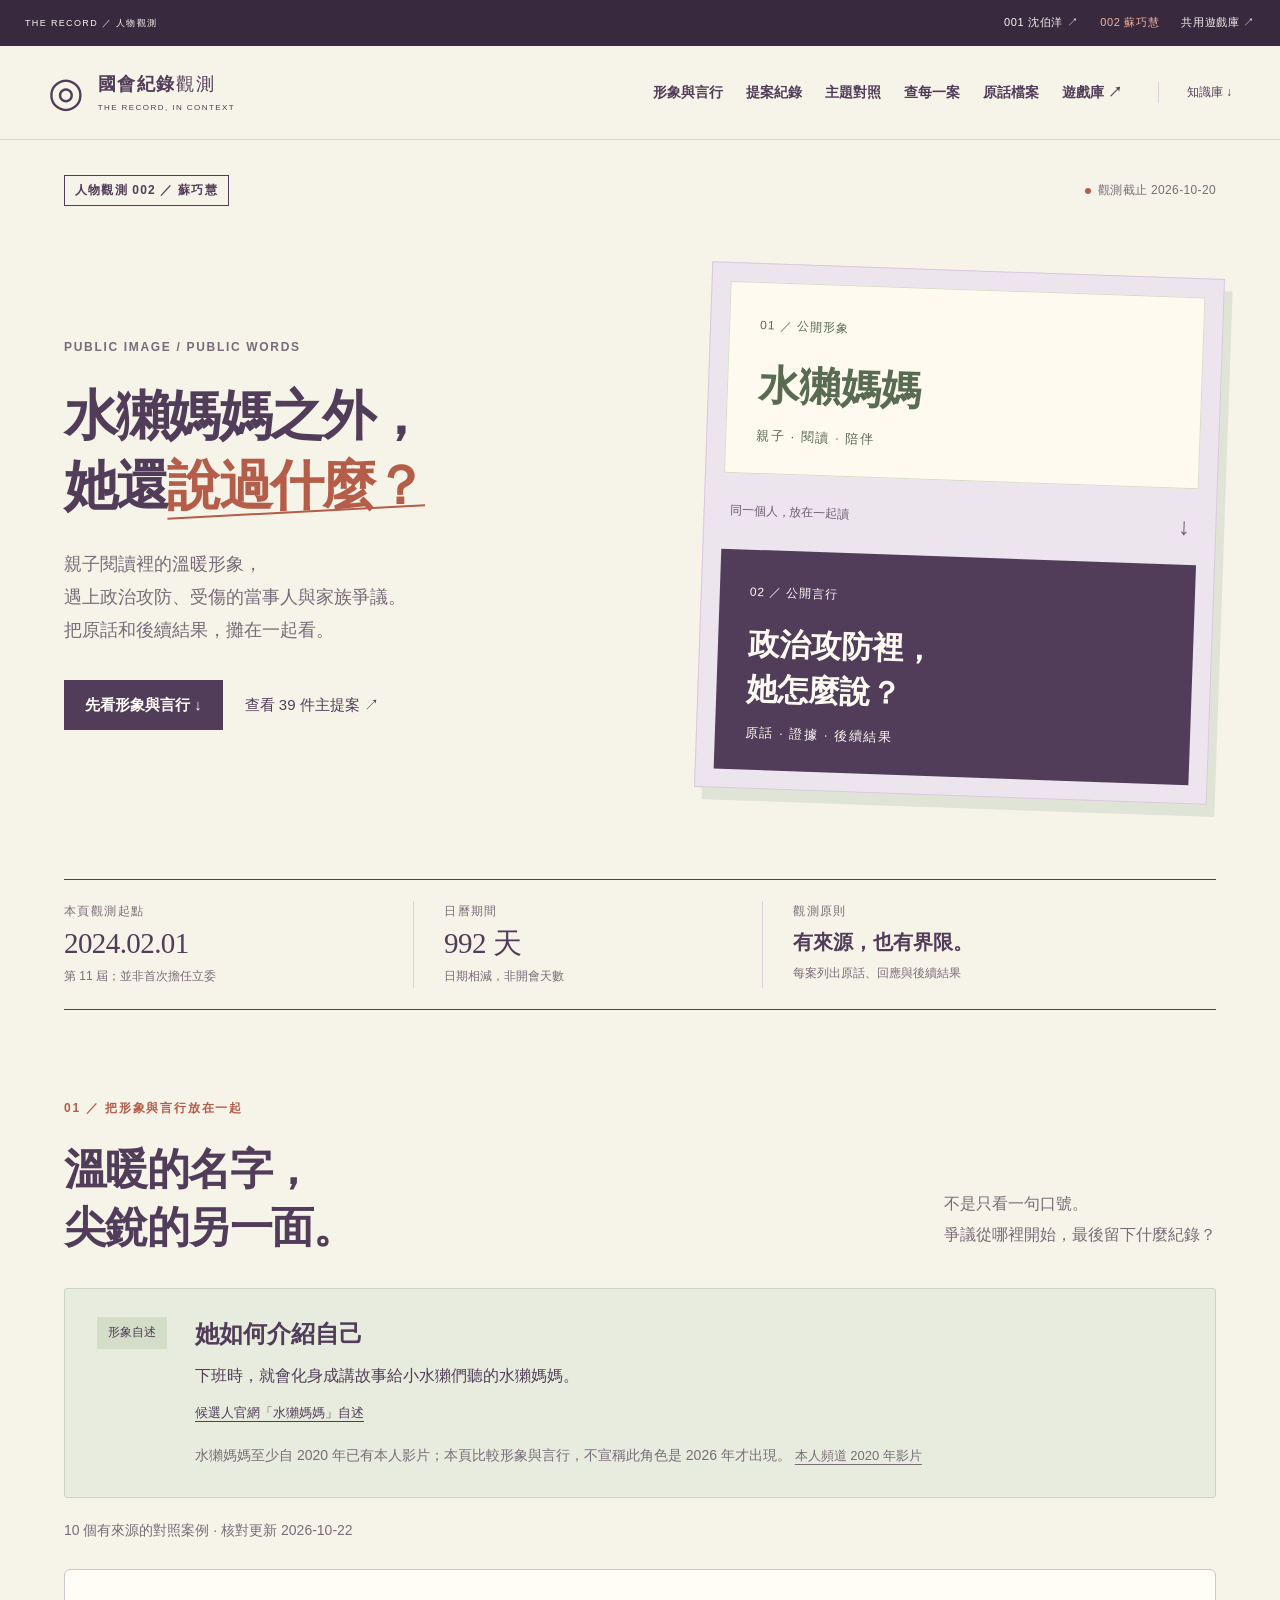
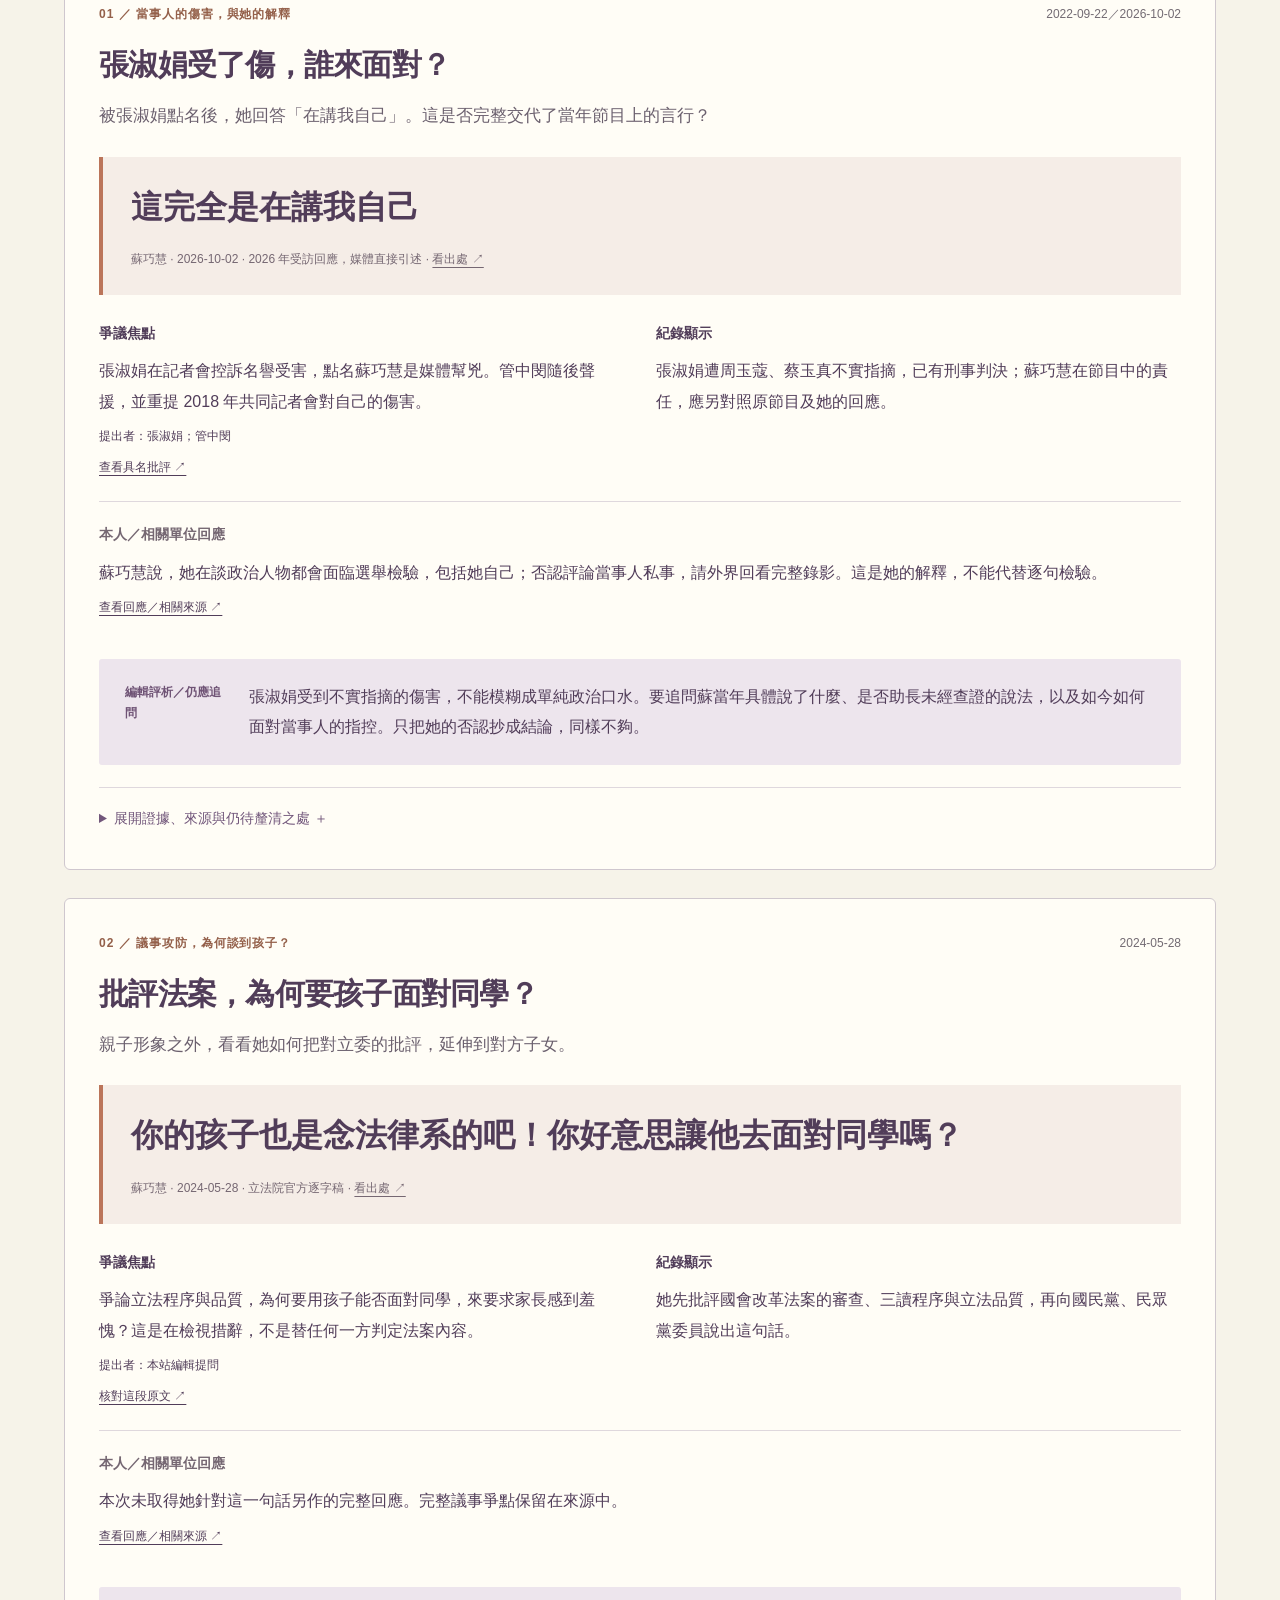
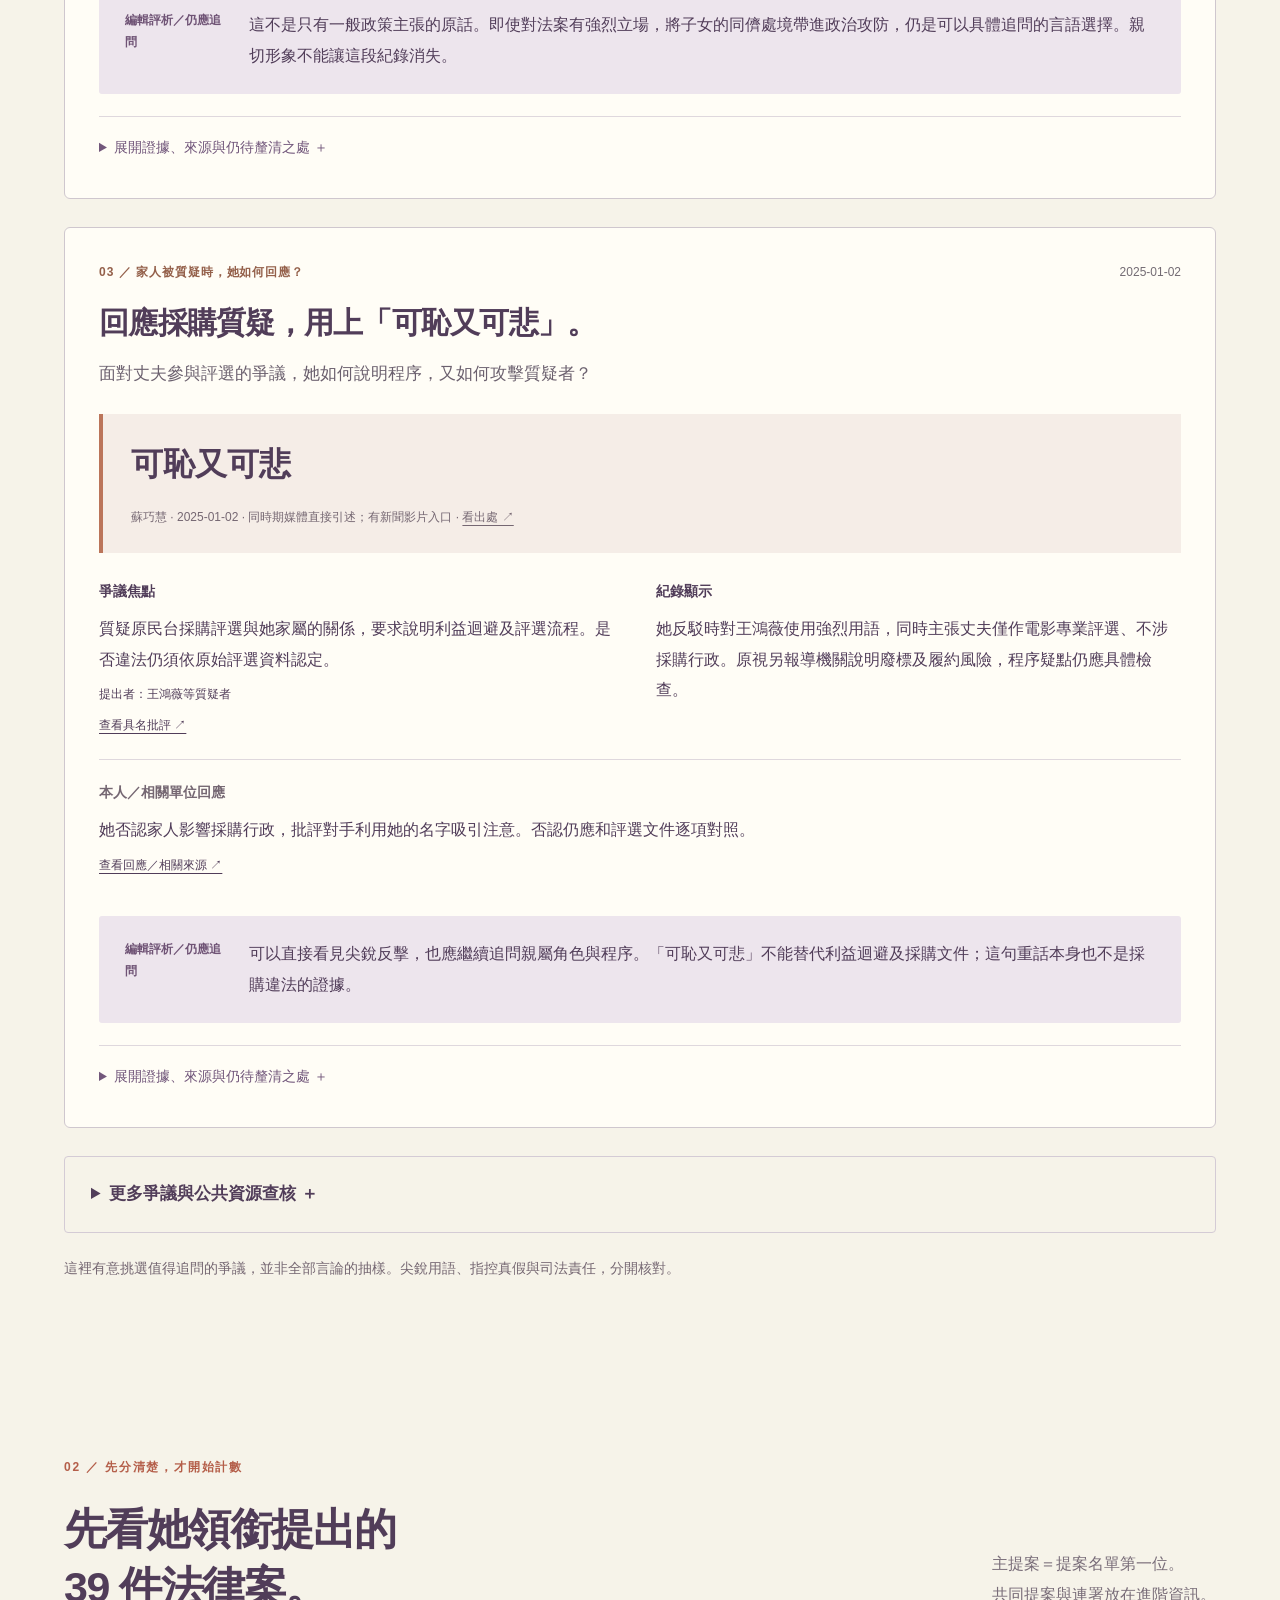
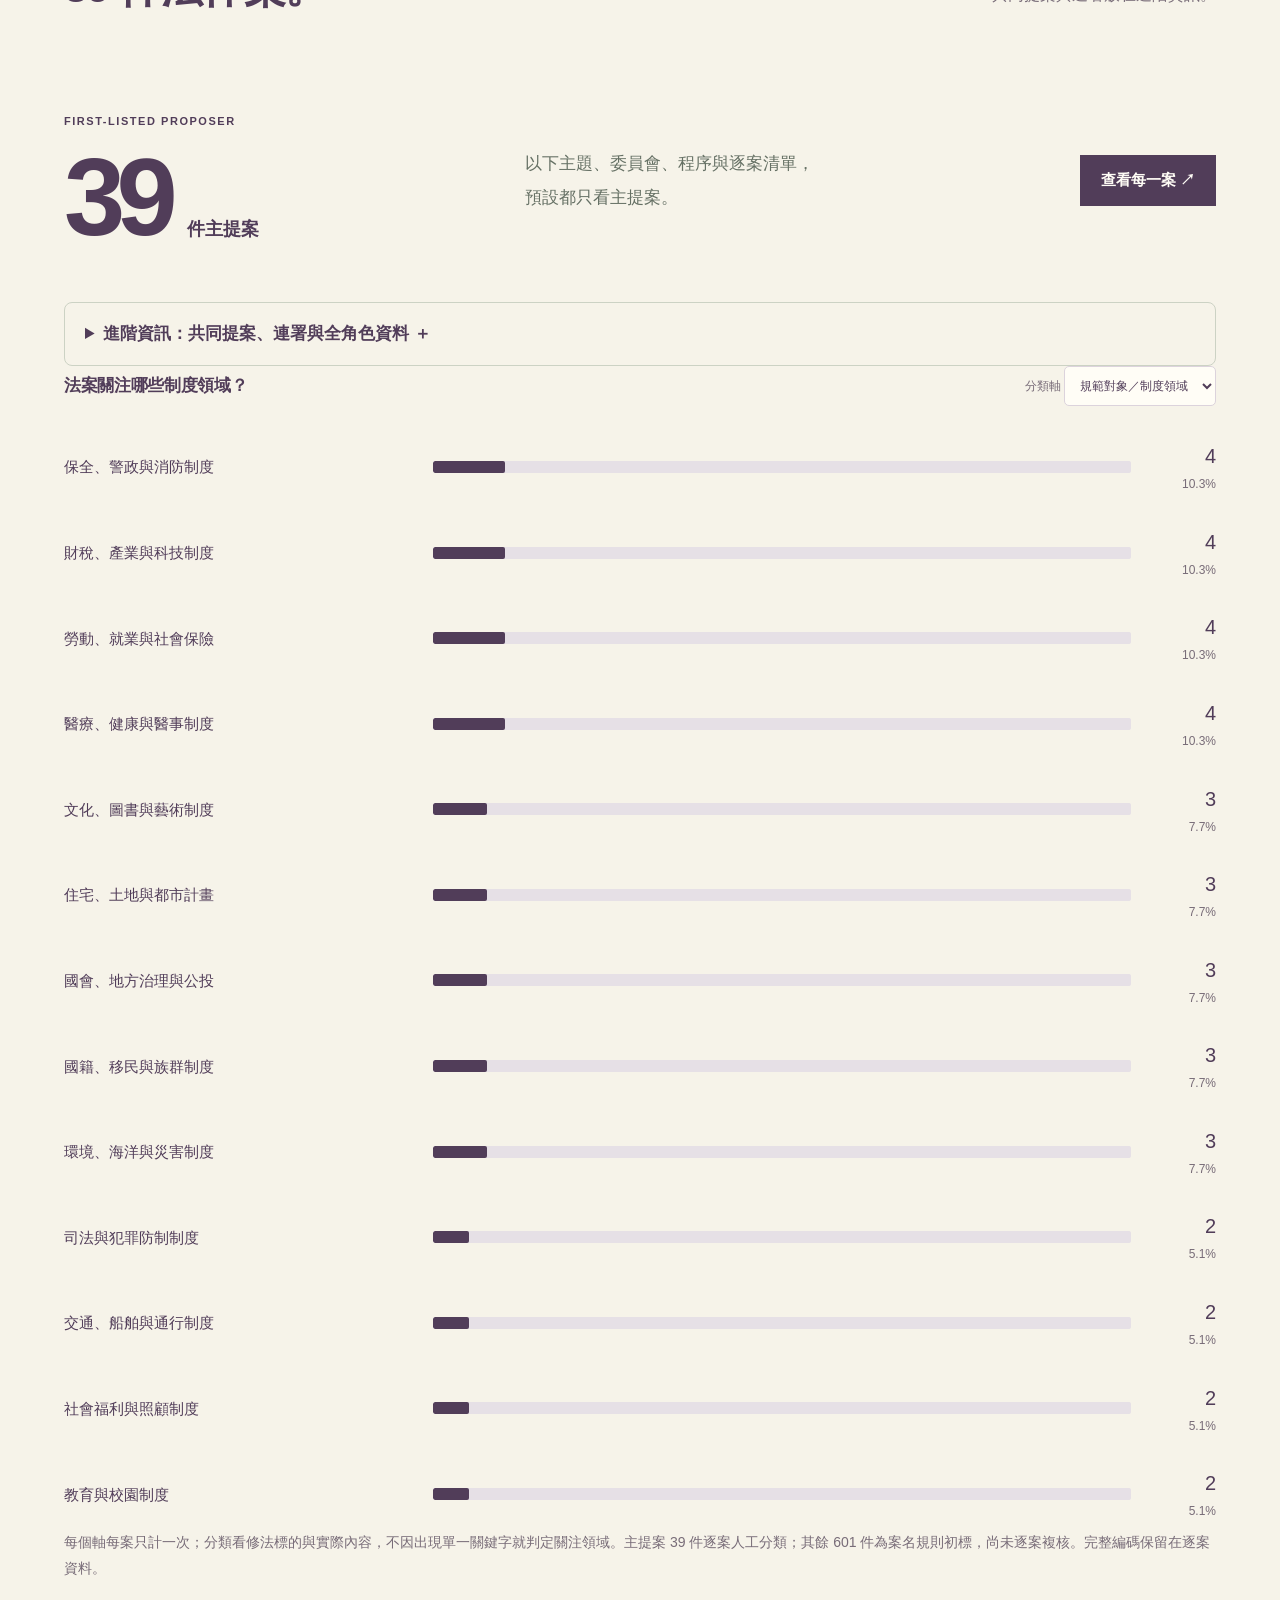
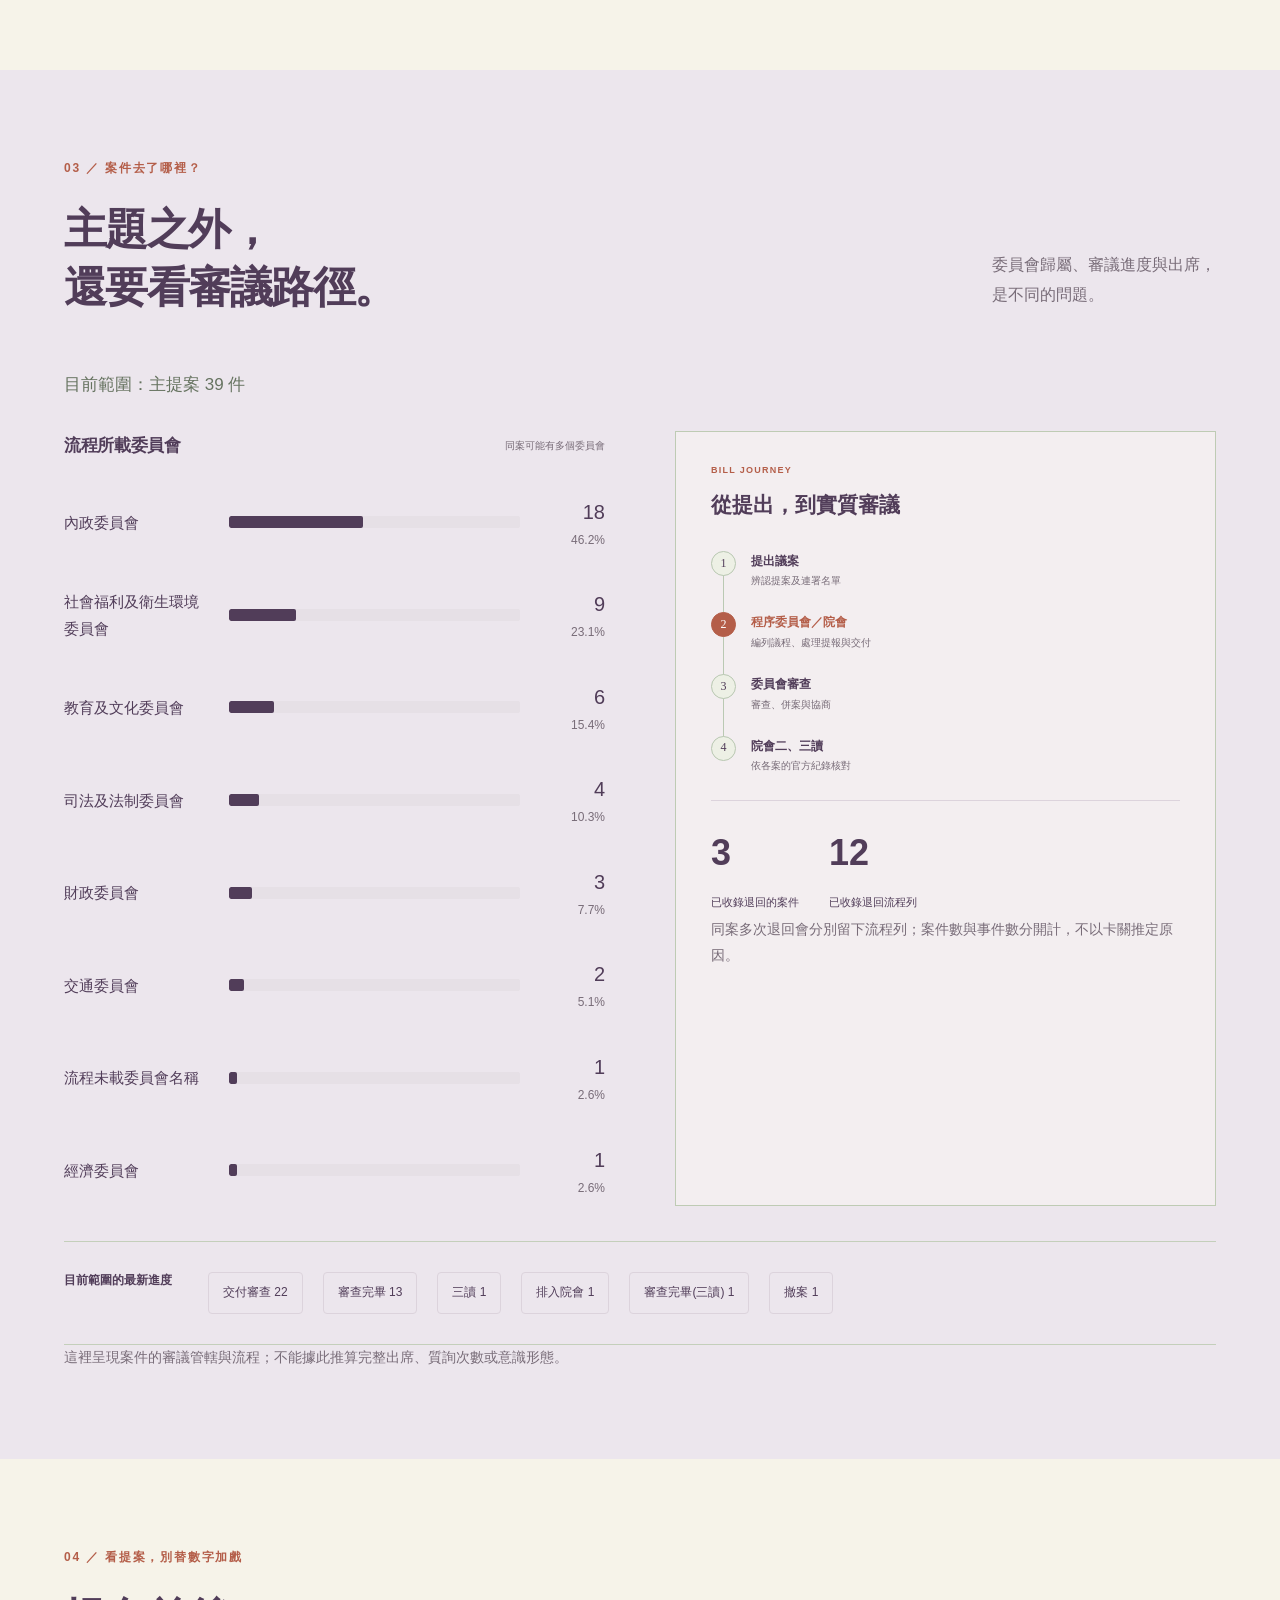
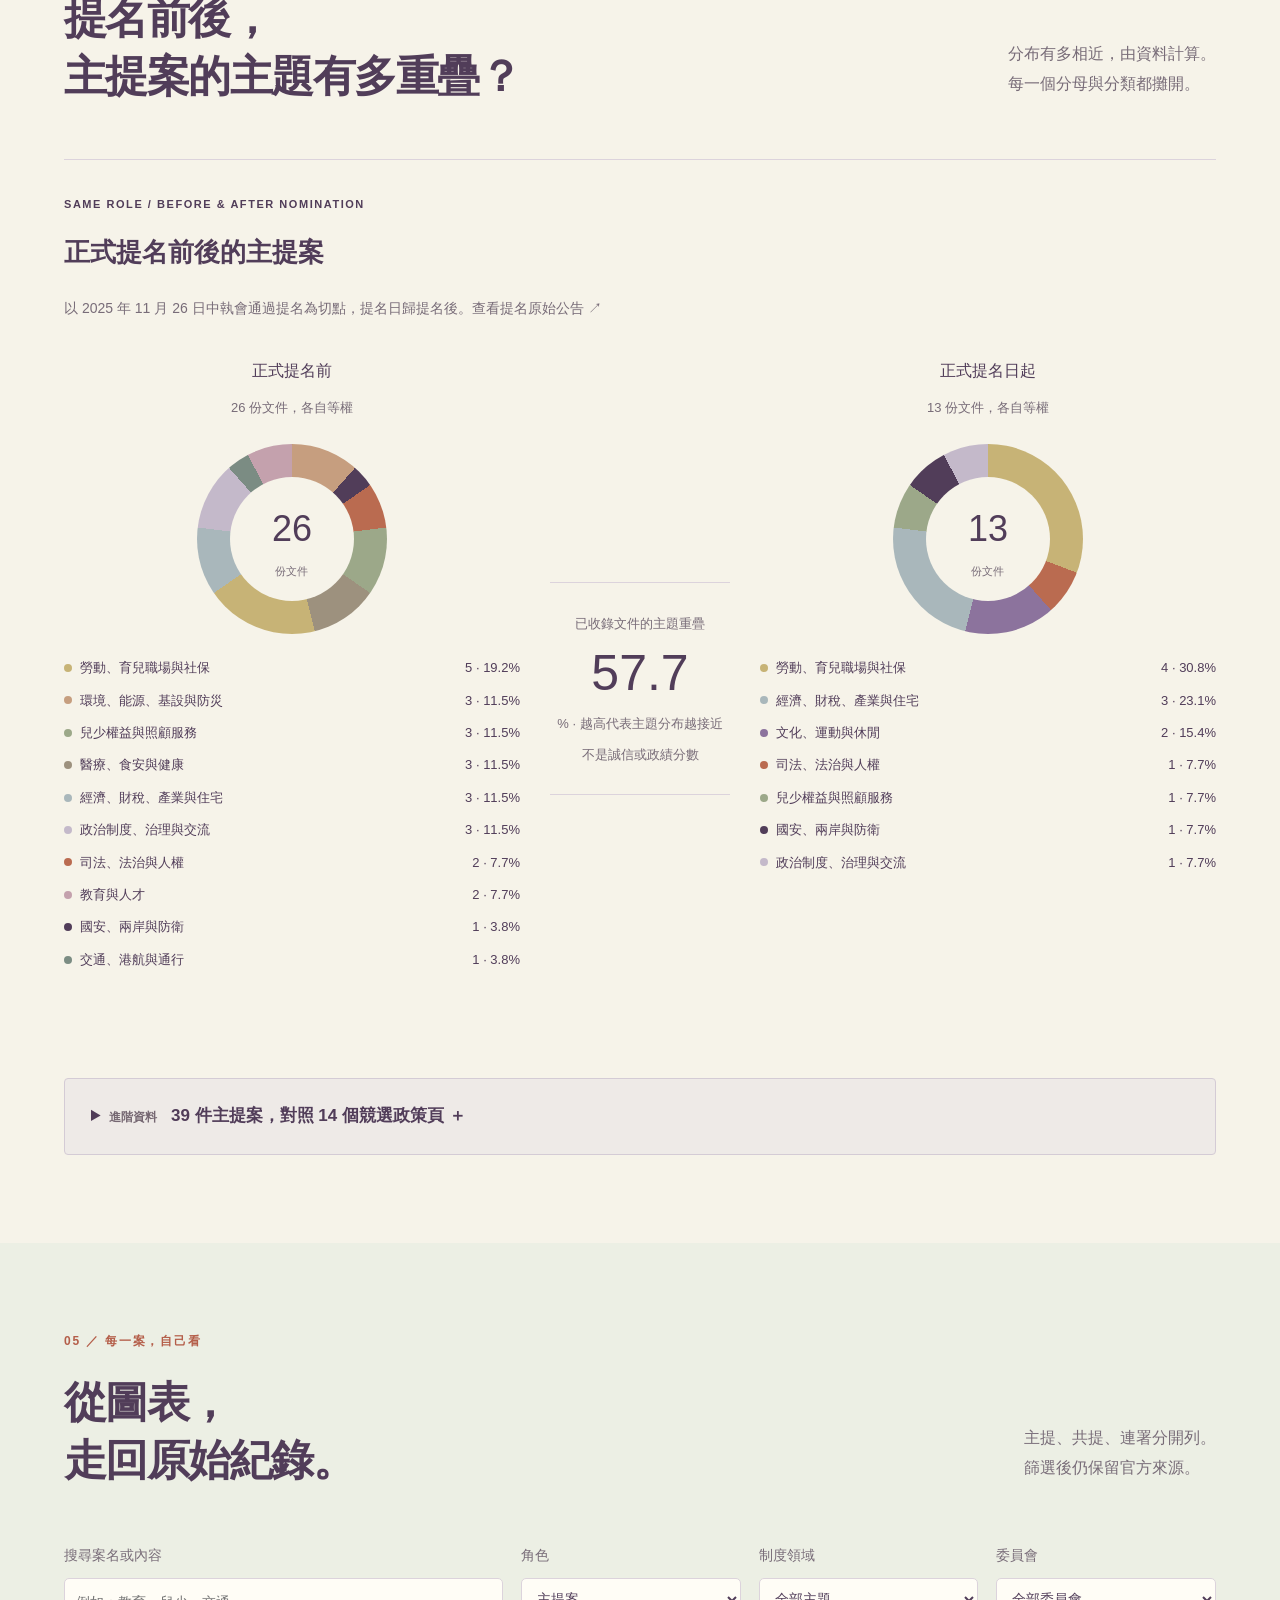
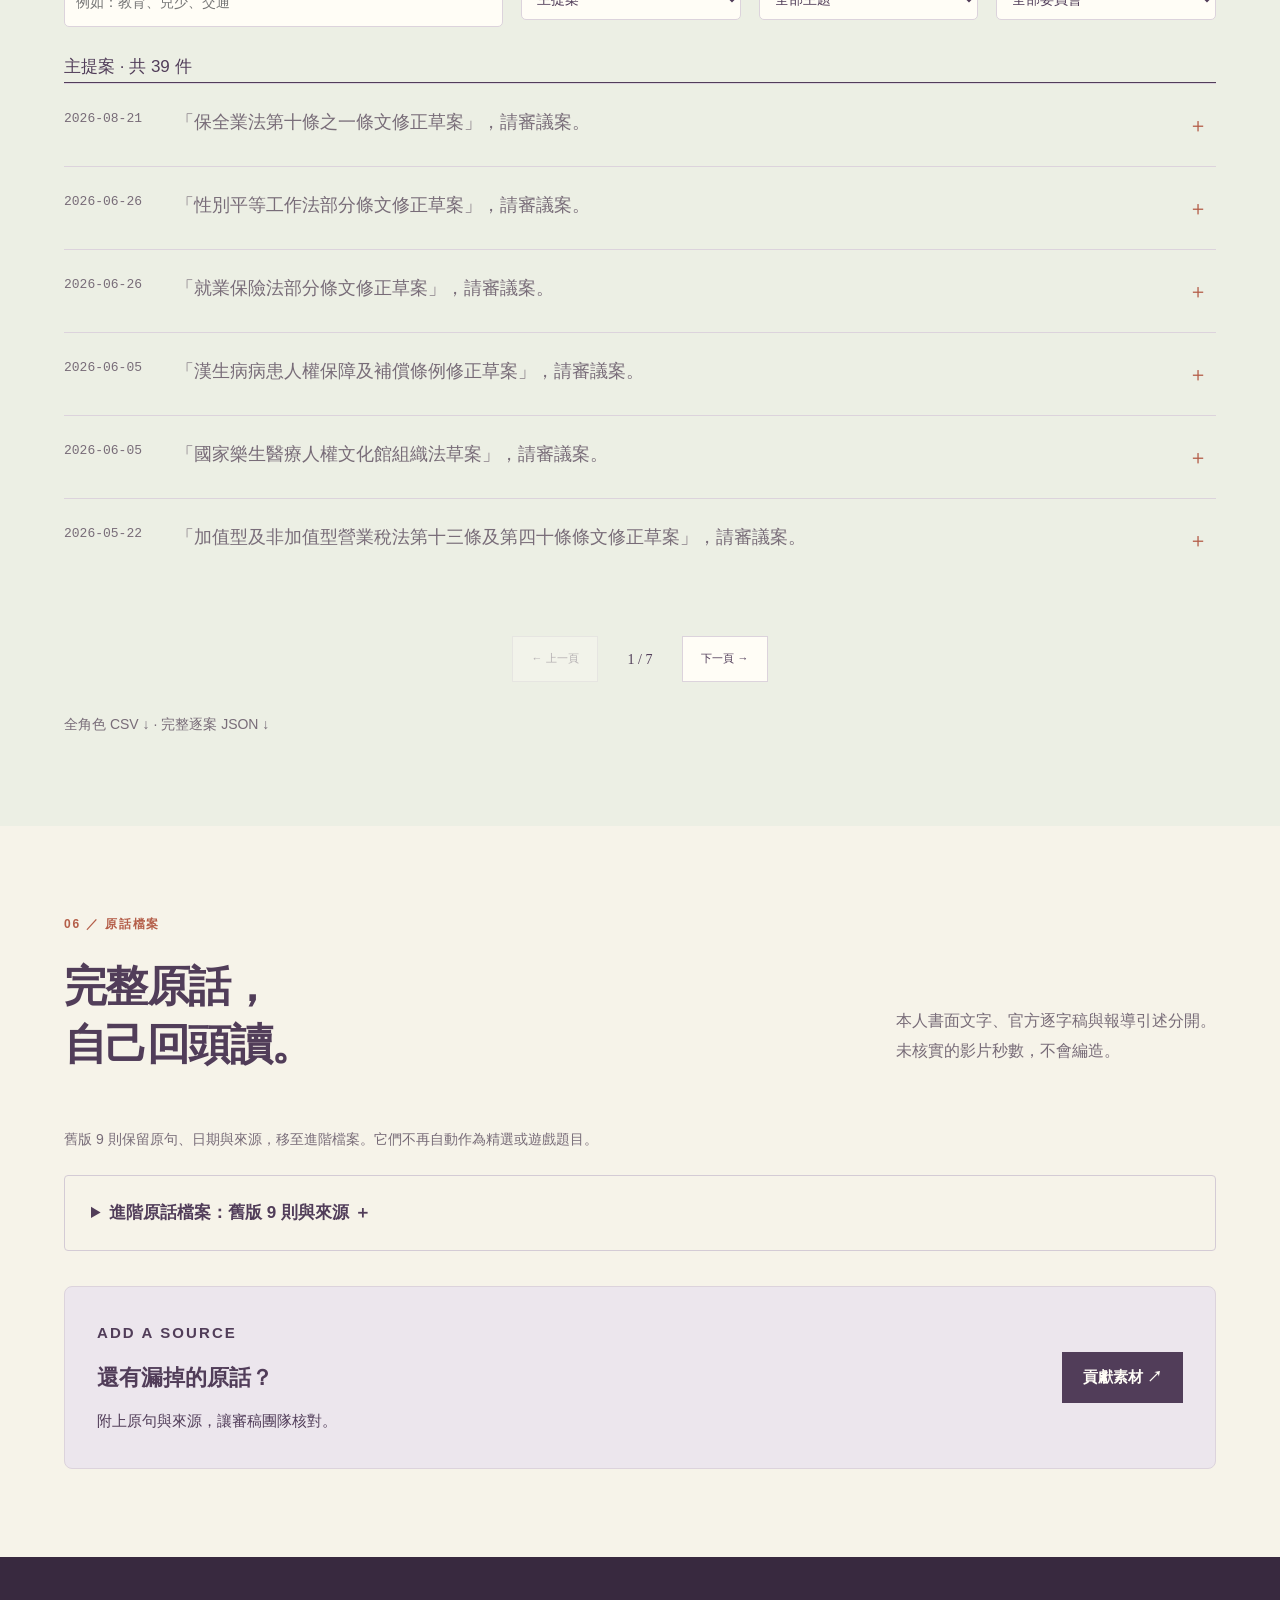
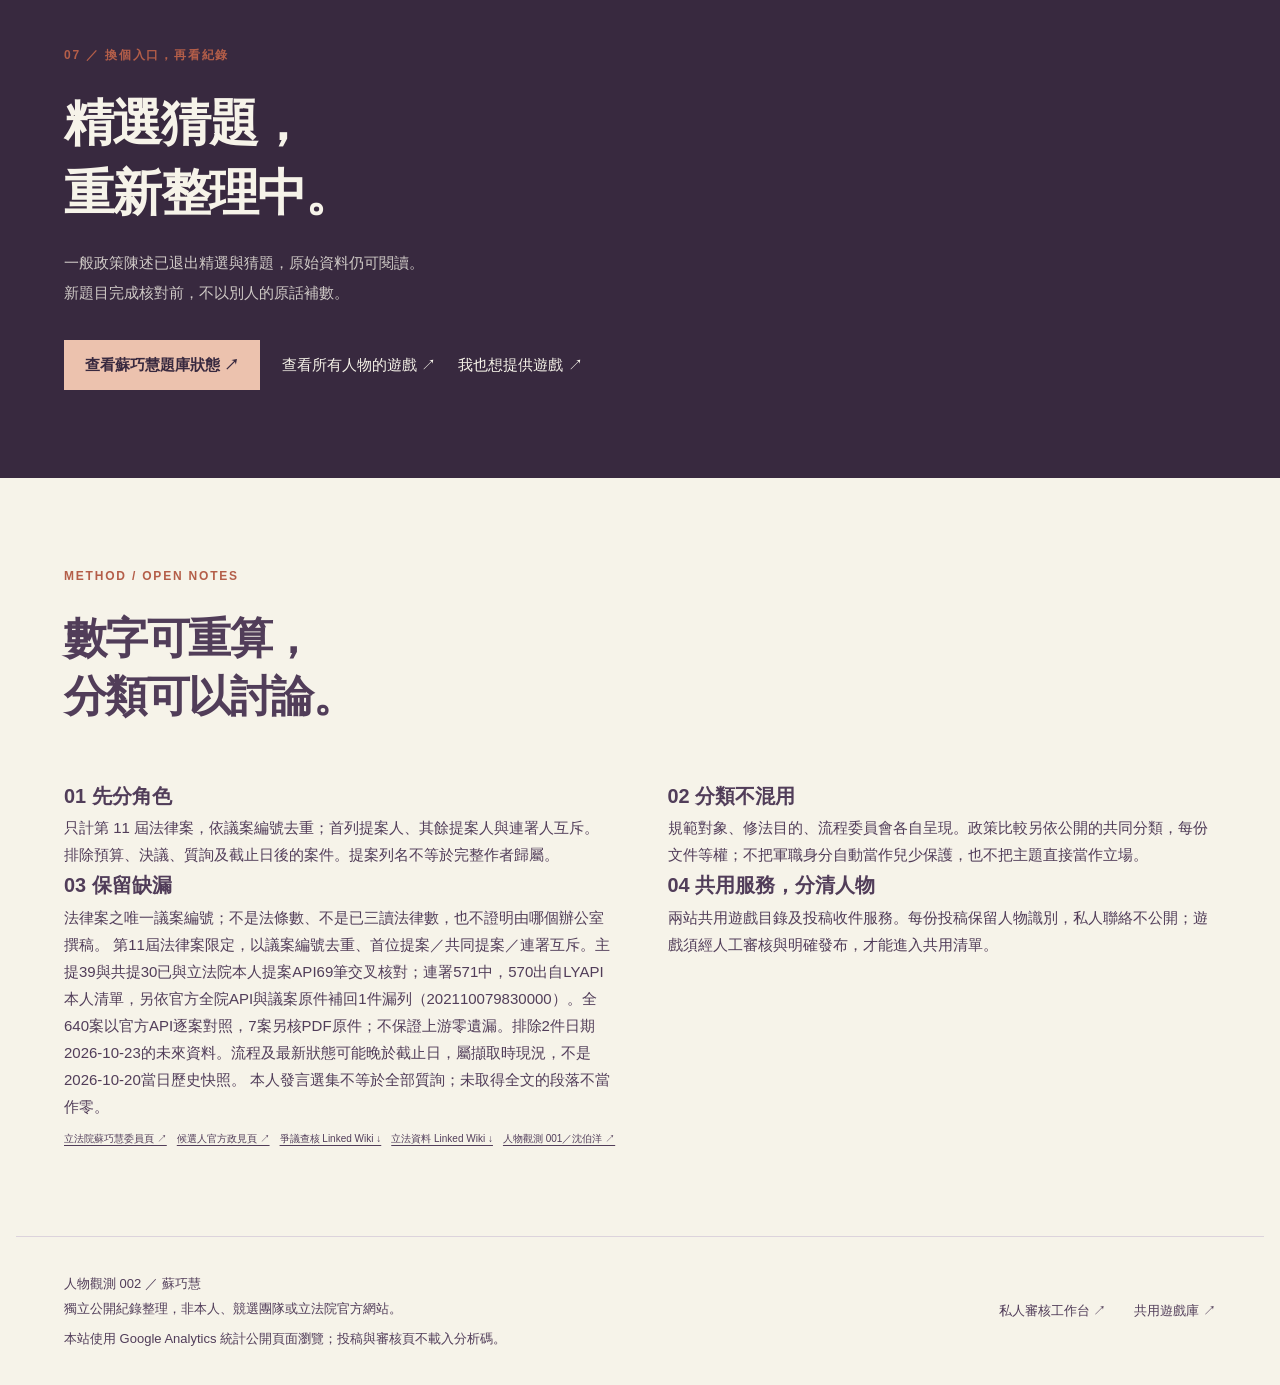
==== commit d57fbf15: "Add privacy-aware analytics and release manifest v5" ====
--- a/index.html
+++ b/index.html
@@ -4,6 +4,7 @@
 <title>人物觀測 002／蘇巧慧｜國會紀錄觀測</title><meta name="description" content="「水獺媽媽」之外，她還說過什麼？並列原話、爭議與可核對的結果，再查看39件主提案與候選人政策承諾。">
 <link rel="canonical" href="https://huiao-new-taipei.github.io/"><meta property="og:type" content="website"><meta property="og:locale" content="zh_TW"><meta property="og:title" content="人物觀測 002／蘇巧慧"><meta property="og:description" content="水獺媽媽的公開形象，對照政治攻防與家族爭議。每一案都有原話、具名批評、本人回應和證據。"><meta property="og:url" content="https://huiao-new-taipei.github.io/"><meta property="og:image" content="https://huiao-new-taipei.github.io/assets/og-records.png"><meta property="og:image:width" content="1200"><meta property="og:image:height" content="630"><meta name="twitter:card" content="summary_large_image">
 <link rel="stylesheet" href="/style.css"><link rel="stylesheet" href="/observatory.css?v=3"><script src="/observatory.js?v=3" defer></script>
+  <script id="records-analytics-loader-v34" src="/analytics.js?v=34" data-measurement-id="G-HH8BZE44N9" defer></script>
 </head><body data-subject-id="su-chiao-hui" data-speaker="蘇巧慧" data-nomination-date="2025-11-26">
 <a class="skip-link" href="#accountability">直接查看爭議對照</a>
 <div class="observation-network" aria-label="切換人物觀測站"><span>THE RECORD ／ 人物觀測</span><a href="https://puwa.taipei/">001 沈伯洋 ↗</a><a href="/" aria-current="page">002 蘇巧慧</a><a href="/game/?person=all">共用遊戲庫 ↗</a></div>
@@ -18,5 +19,5 @@
 <section id="statements" class="section wrap"><div class="section-heading"><div><p class="section-number">06 ／ 原話檔案</p><h2>完整原話，<br>自己回頭讀。</h2></div><p class="section-deck">本人書面文字、官方逐字稿與報導引述分開。<br>未核實的影片秒數，不會編造。</p></div><p id="quote-coverage" class="small-note"></p><details class="quote-archive"><summary>進階原話檔案：舊版 9 則與來源 ＋</summary><div id="quote-list" class="source-quote-list"></div></details><div class="contribute-call"><div><p class="eyebrow">ADD A SOURCE</p><h3>還有漏掉的原話？</h3><p>附上原句與來源，讓審稿團隊核對。</p></div><a class="button primary" href="/contribute/?subject=su-chiao-hui">貢獻素材 ↗</a></div></section>
 <section id="play" class="section arcade-call"><div class="wrap"><p class="section-number">07 ／ 換個入口，再看紀錄</p><h2>精選猜題，<br>重新整理中。</h2><p>一般政策陳述已退出精選與猜題，原始資料仍可閱讀。<br>新題目完成核對前，不以別人的原話補數。</p><div class="hero-actions"><a class="button primary" href="/game/quiz/">查看蘇巧慧題庫狀態 ↗</a><a class="text-link" href="/game/?person=all">查看所有人物的遊戲 ↗</a><a class="text-link" href="/contribute/?type=game&amp;subject=su-chiao-hui">我也想提供遊戲 ↗</a></div></div></section>
 <section id="method" class="section wrap"><div class="section-heading"><div><p class="section-number">METHOD / OPEN NOTES</p><h2>數字可重算，<br>分類可以討論。</h2></div></div><div class="method-grid"><article><h3>01 先分角色</h3><p>只計第 11 屆法律案，依議案編號去重；首列提案人、其餘提案人與連署人互斥。排除預算、決議、質詢及截止日後的案件。提案列名不等於完整作者歸屬。</p></article><article><h3>02 分類不混用</h3><p>規範對象、修法目的、流程委員會各自呈現。政策比較另依公開的共同分類，每份文件等權；不把軍職身分自動當作兒少保護，也不把主題直接當作立場。</p></article><article><h3>03 保留缺漏</h3><p id="data-method-note">來源、實際資料最晚日期及分類說明，皆會列在公開資料與知識庫。未取得的質詢全文不當作零；短引文選集也不是全部言論。</p></article><article><h3>04 共用服務，分清人物</h3><p>兩站共用遊戲目錄及投稿收件服務。每份投稿保留人物識別，私人聯絡不公開；遊戲須經人工審核與明確發布，才能進入共用清單。</p></article></div><div class="source-links"><a href="https://www.ly.gov.tw/Pages/List.aspx?nodeid=46860" target="_blank" rel="noopener noreferrer">立法院蘇巧慧委員頁 ↗</a><a href="https://chiao.tw/policies" target="_blank" rel="noopener noreferrer">候選人官方政見頁 ↗</a><a href="/downloads/accountability-vault-v3.zip" download>爭議查核 Linked Wiki ↓</a><a href="/downloads/obsidian-vault.zip" download>立法資料 Linked Wiki ↓</a><a href="https://puwa.taipei/">人物觀測 001／沈伯洋 ↗</a></div></section>
-</main><footer class="site-footer wrap"><span>人物觀測 002 ／ 蘇巧慧<br>獨立公開紀錄整理，非本人、競選團隊或立法院官方網站。</span><a href="https://puwa.taipei/review/">私人審核工作台 ↗</a><a href="/game/?person=all">共用遊戲庫 ↗</a></footer><div id="announcement" class="sr-only" role="status" aria-live="polite"></div>
+</main><footer class="site-footer wrap"><span>人物觀測 002 ／ 蘇巧慧<br>獨立公開紀錄整理，非本人、競選團隊或立法院官方網站。<small class="analytics-notice" style="display:block;max-width:38em;font-size:13px;line-height:1.7;margin-top:6px">本站使用 Google Analytics 統計公開頁面瀏覽；投稿與審核頁不載入分析碼。</small></span><a href="https://puwa.taipei/review/">私人審核工作台 ↗</a><a href="/game/?person=all">共用遊戲庫 ↗</a></footer><div id="announcement" class="sr-only" role="status" aria-live="polite"></div>
 </body></html>
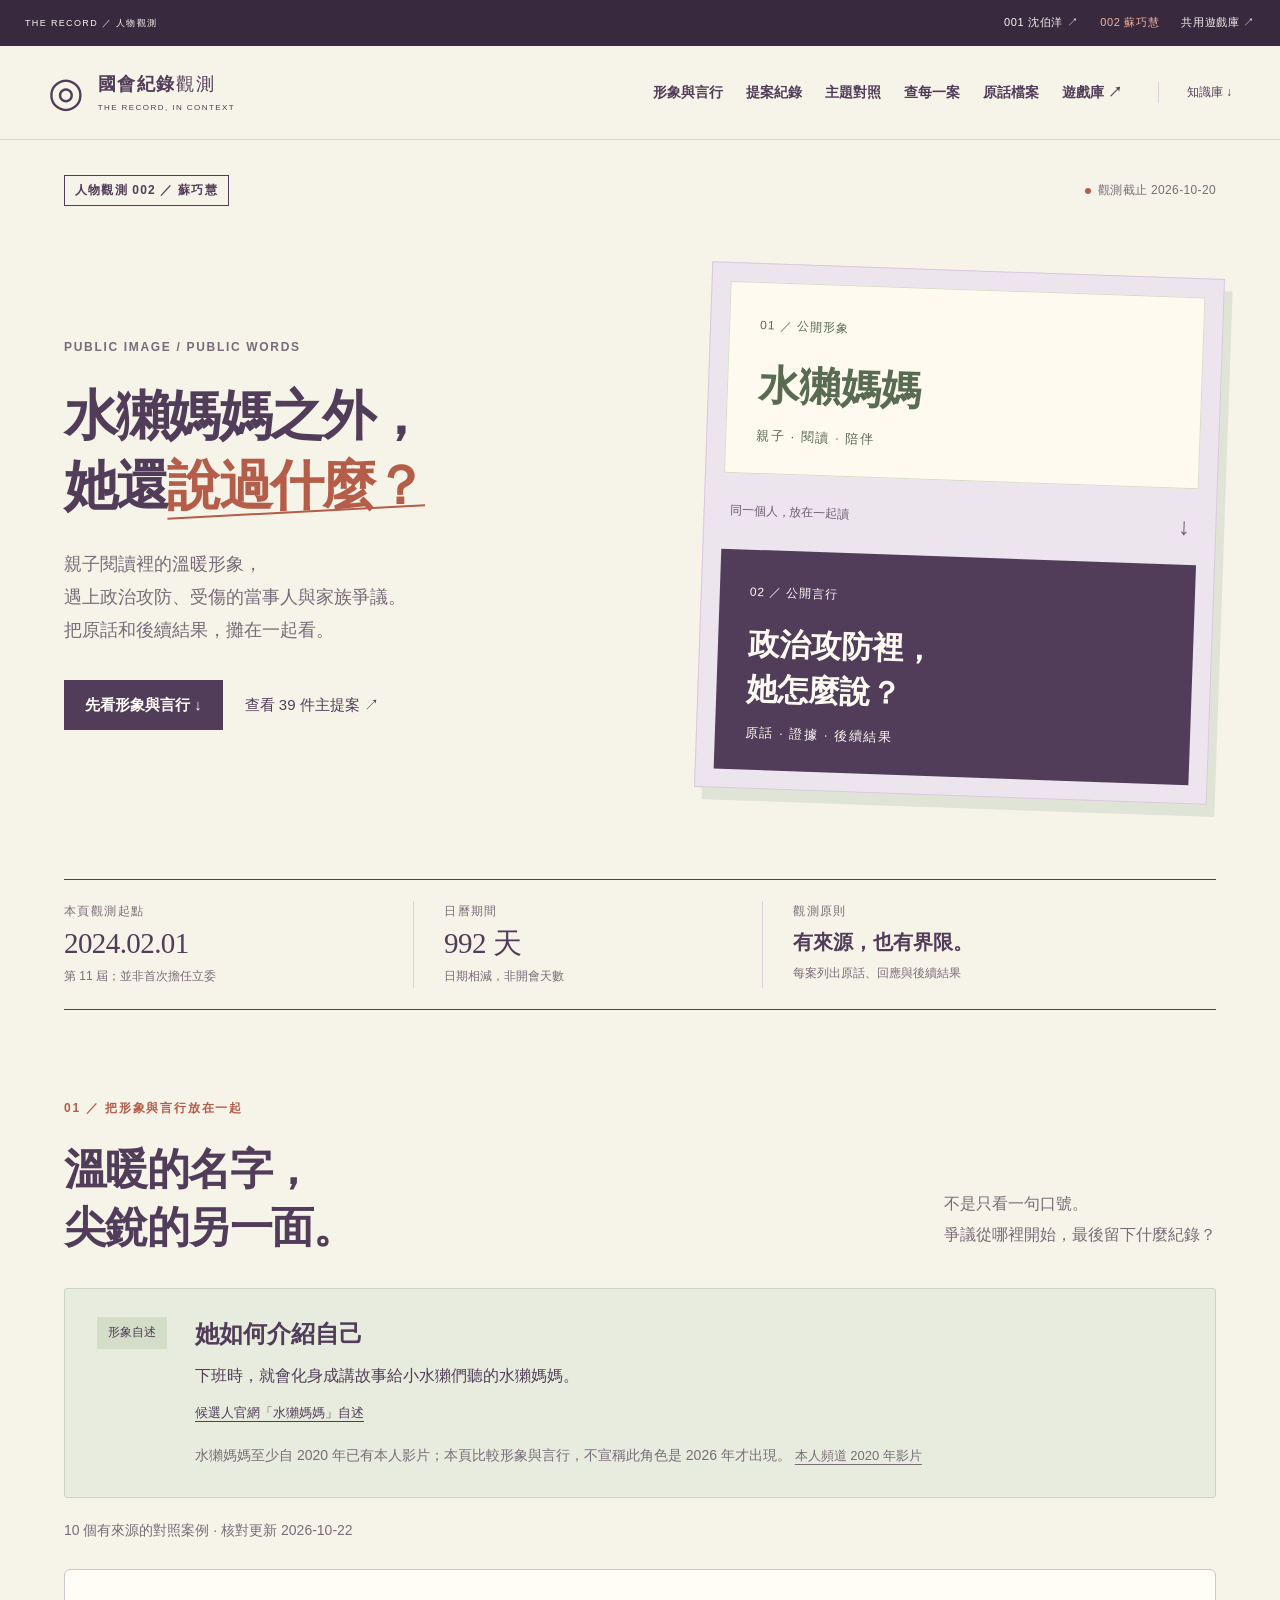
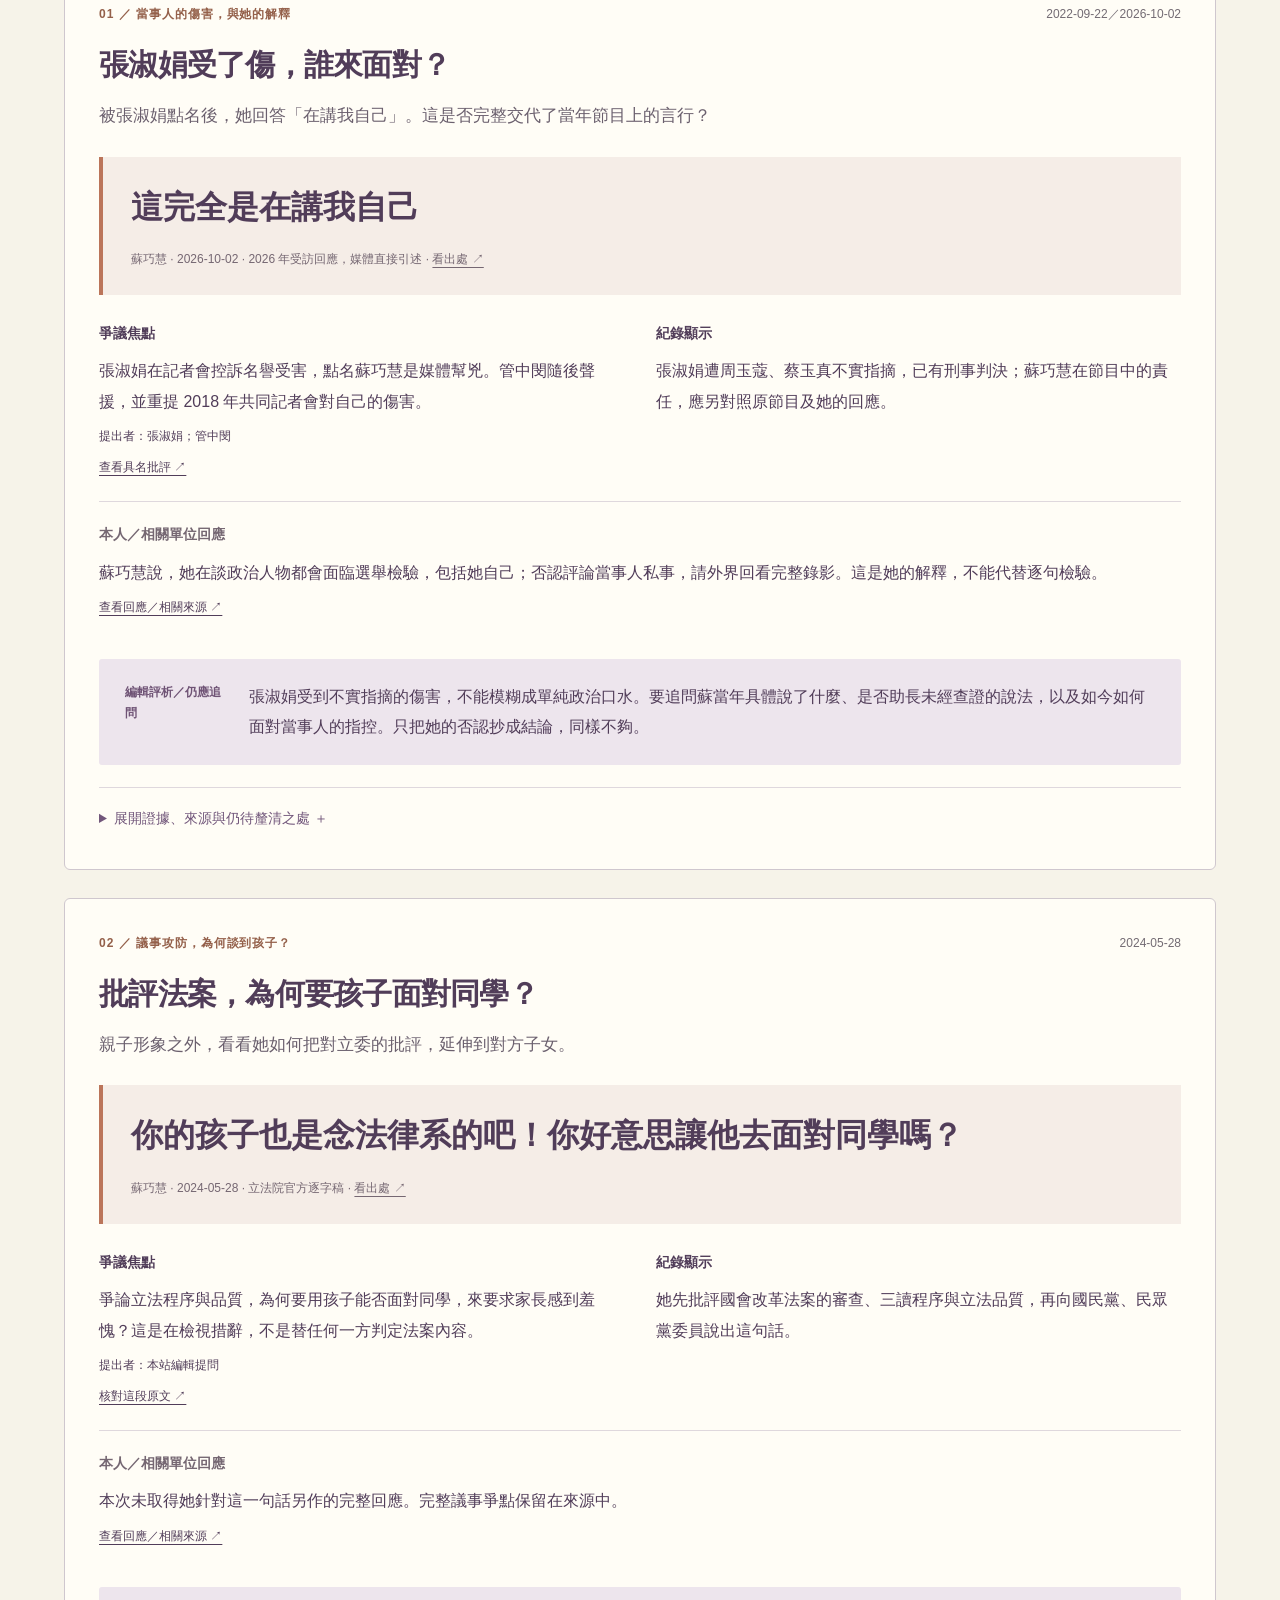
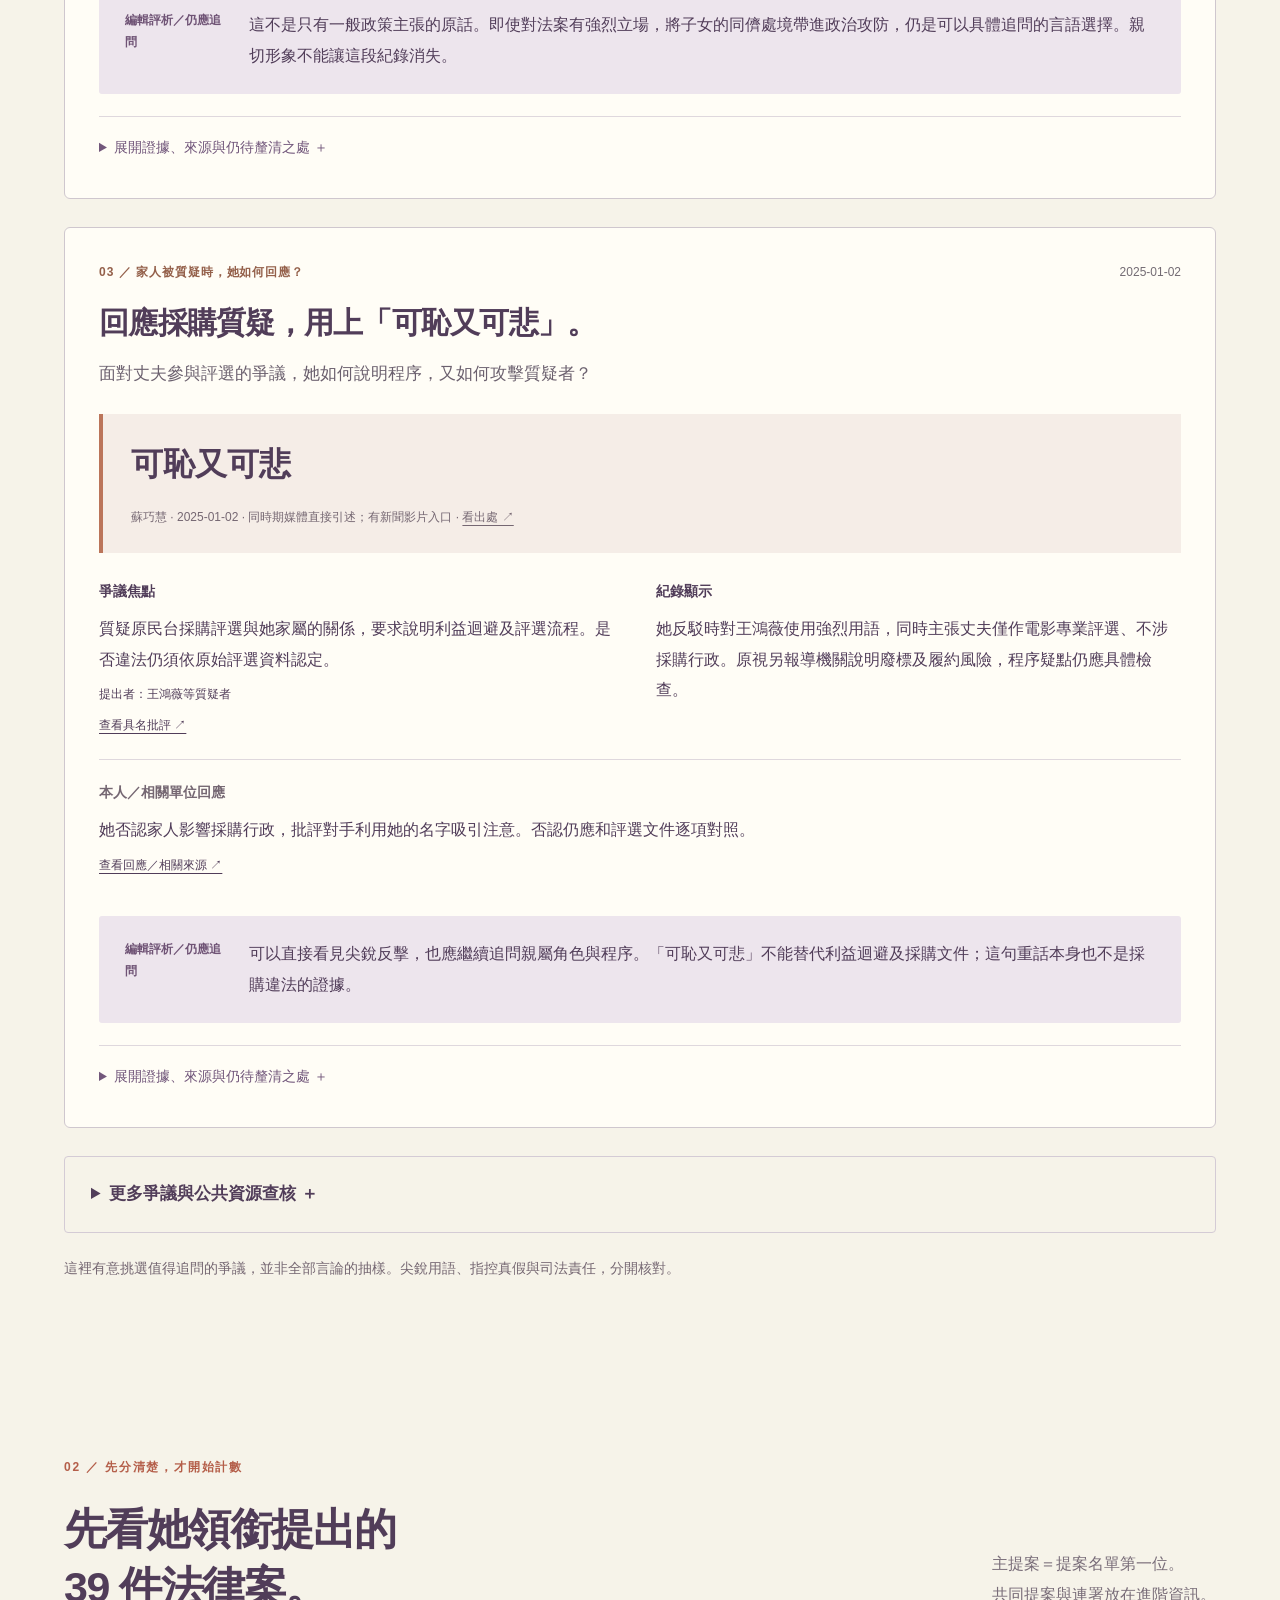
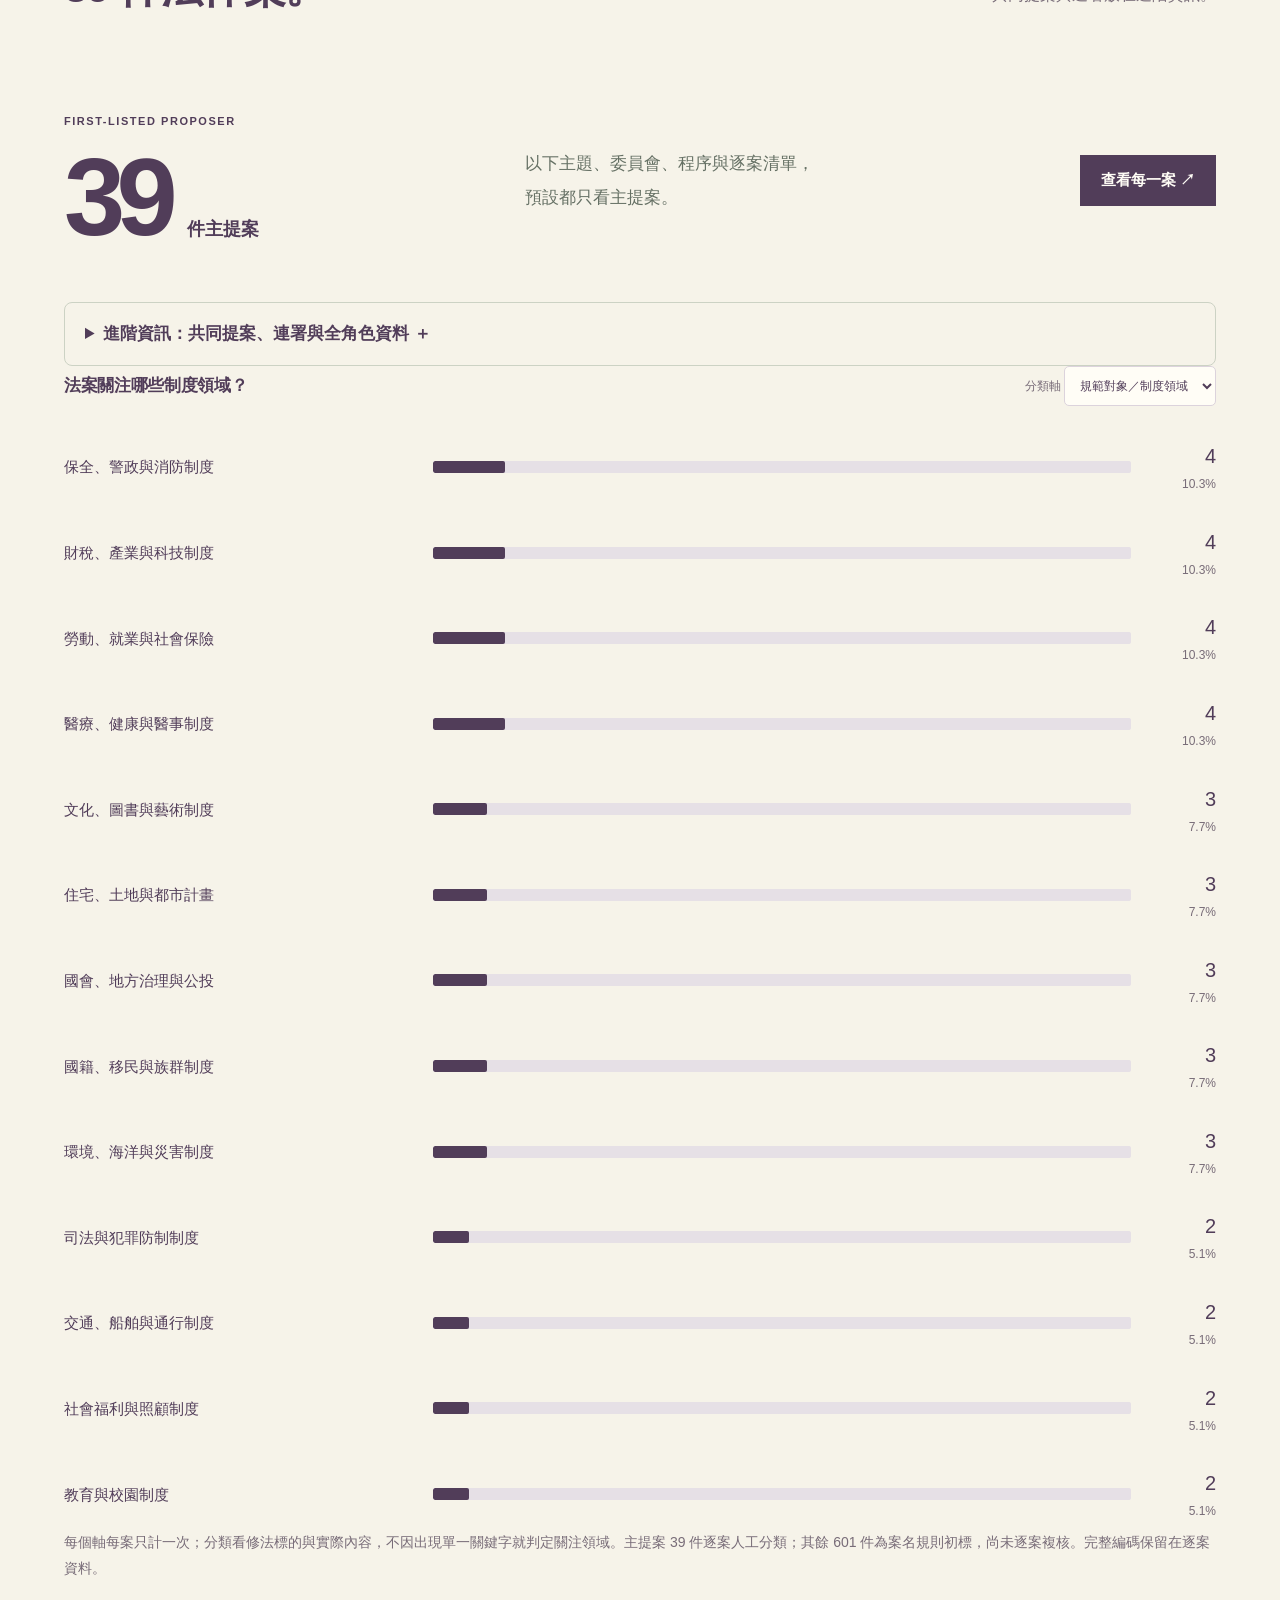
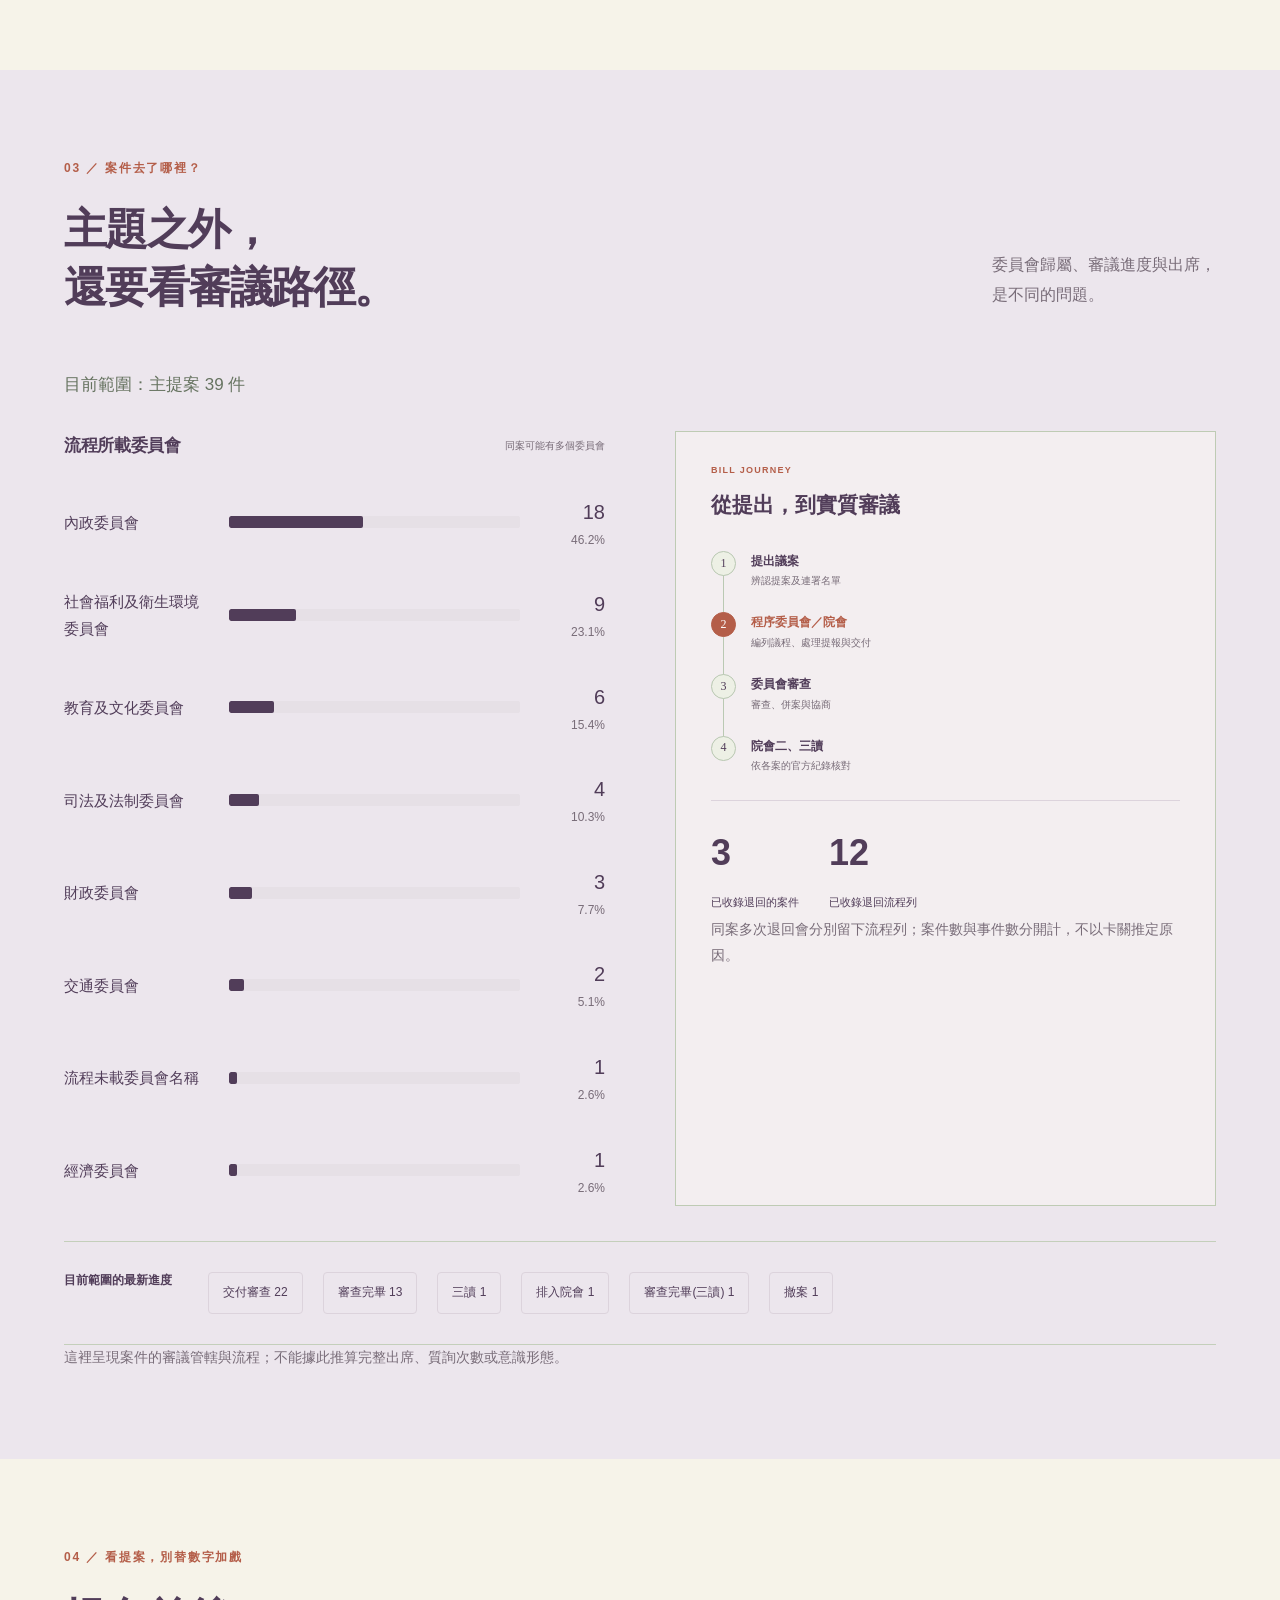
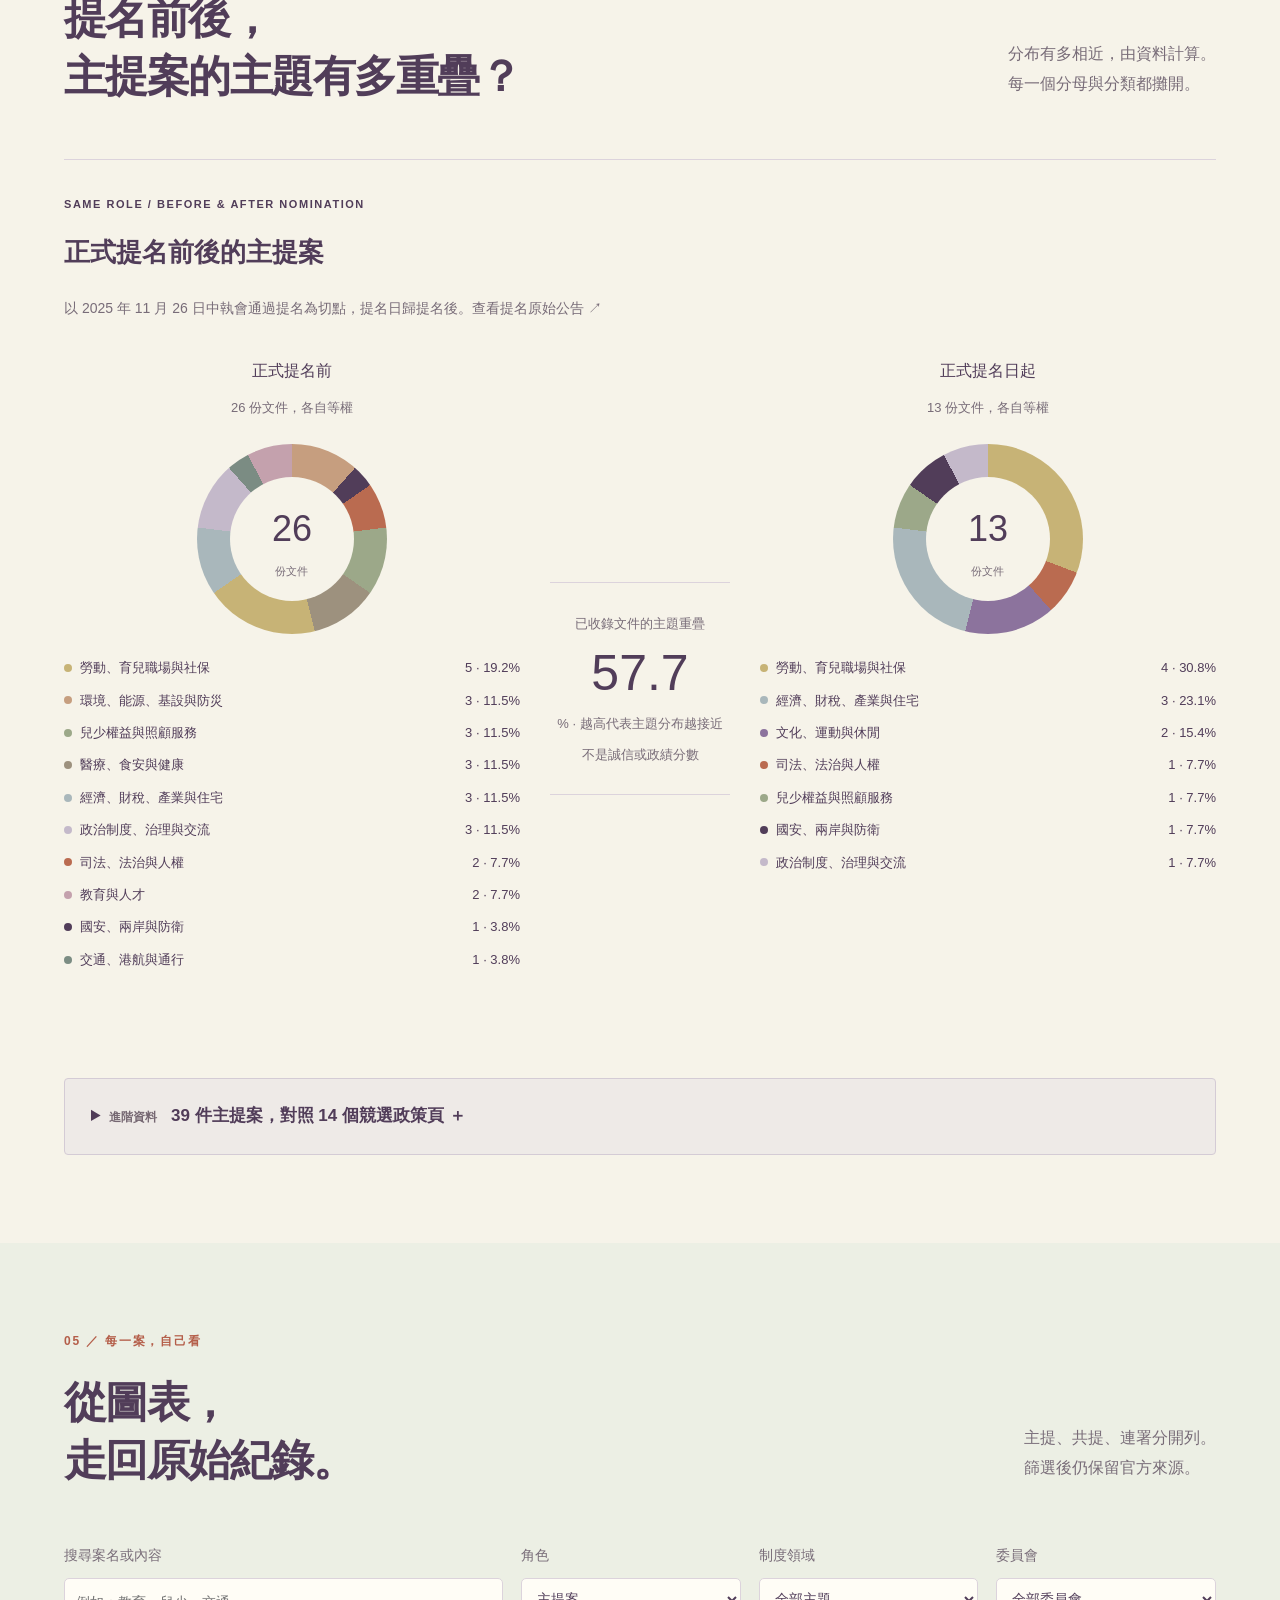
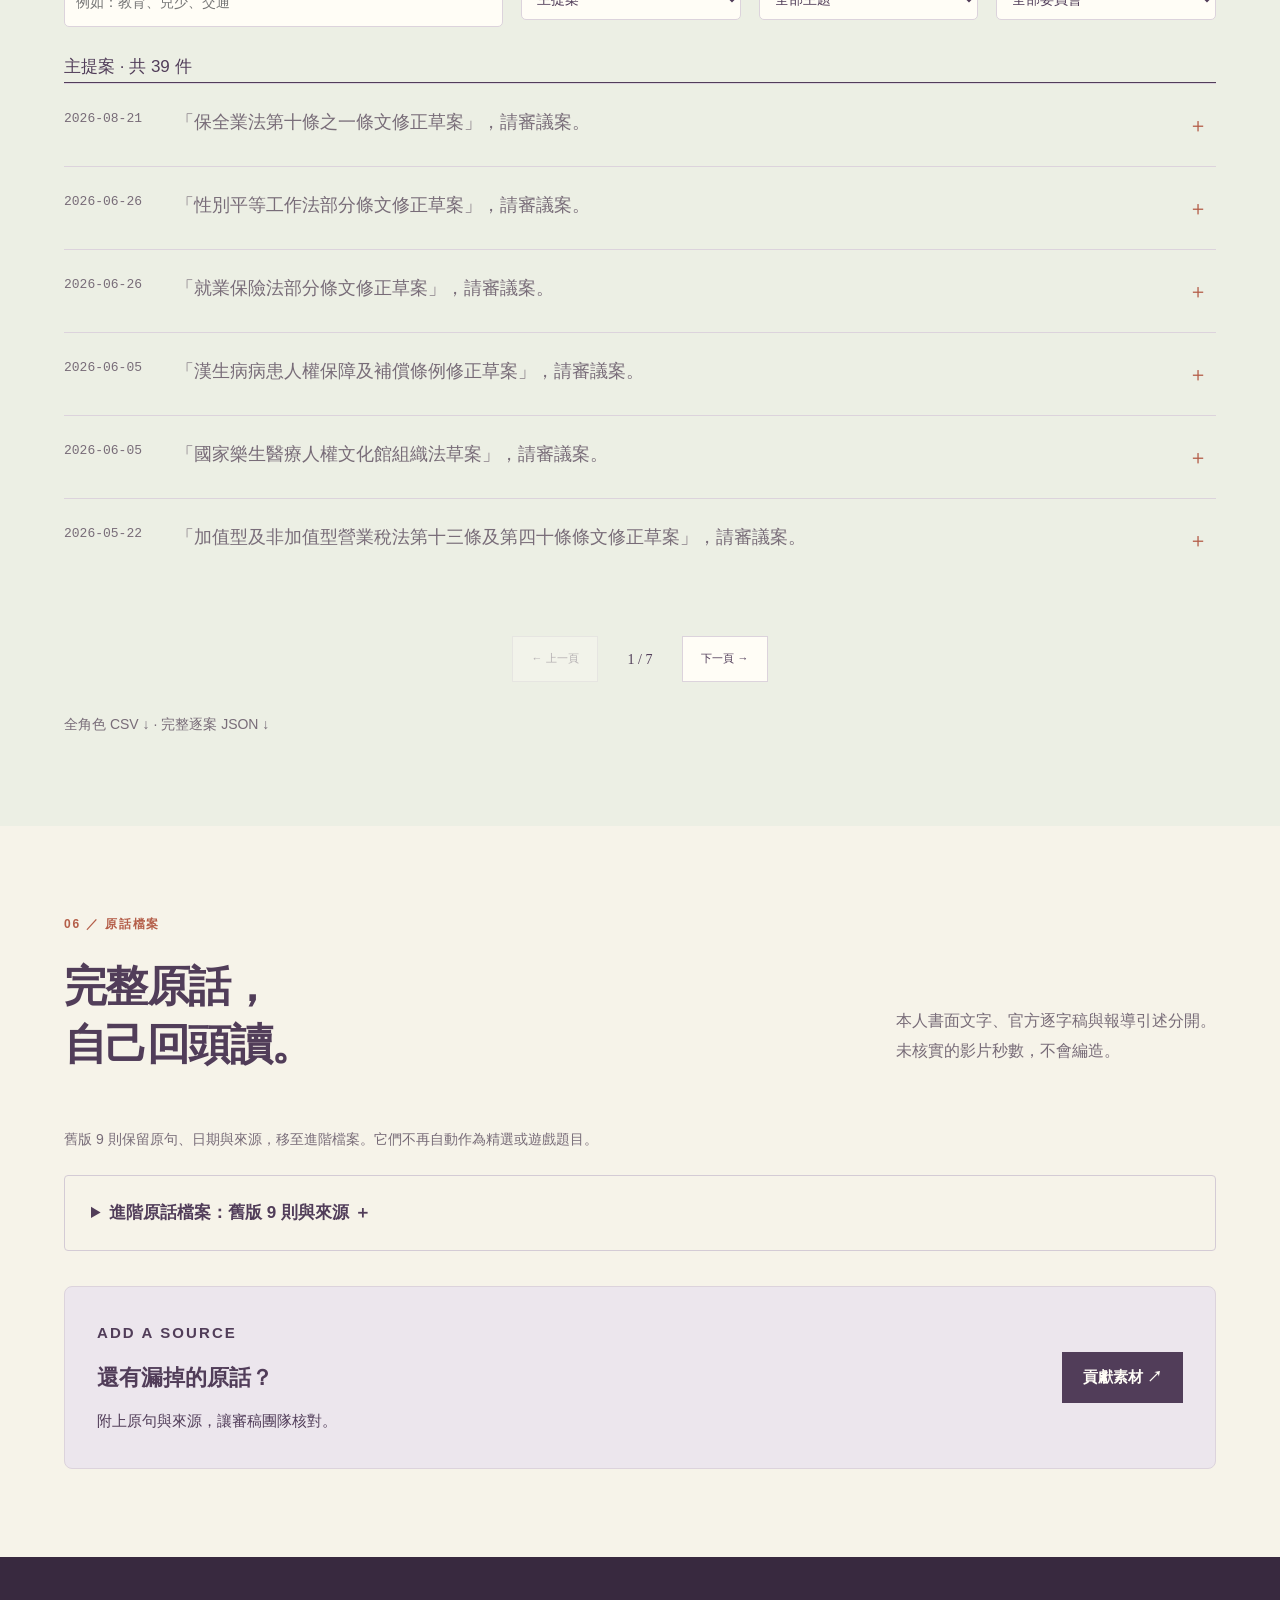
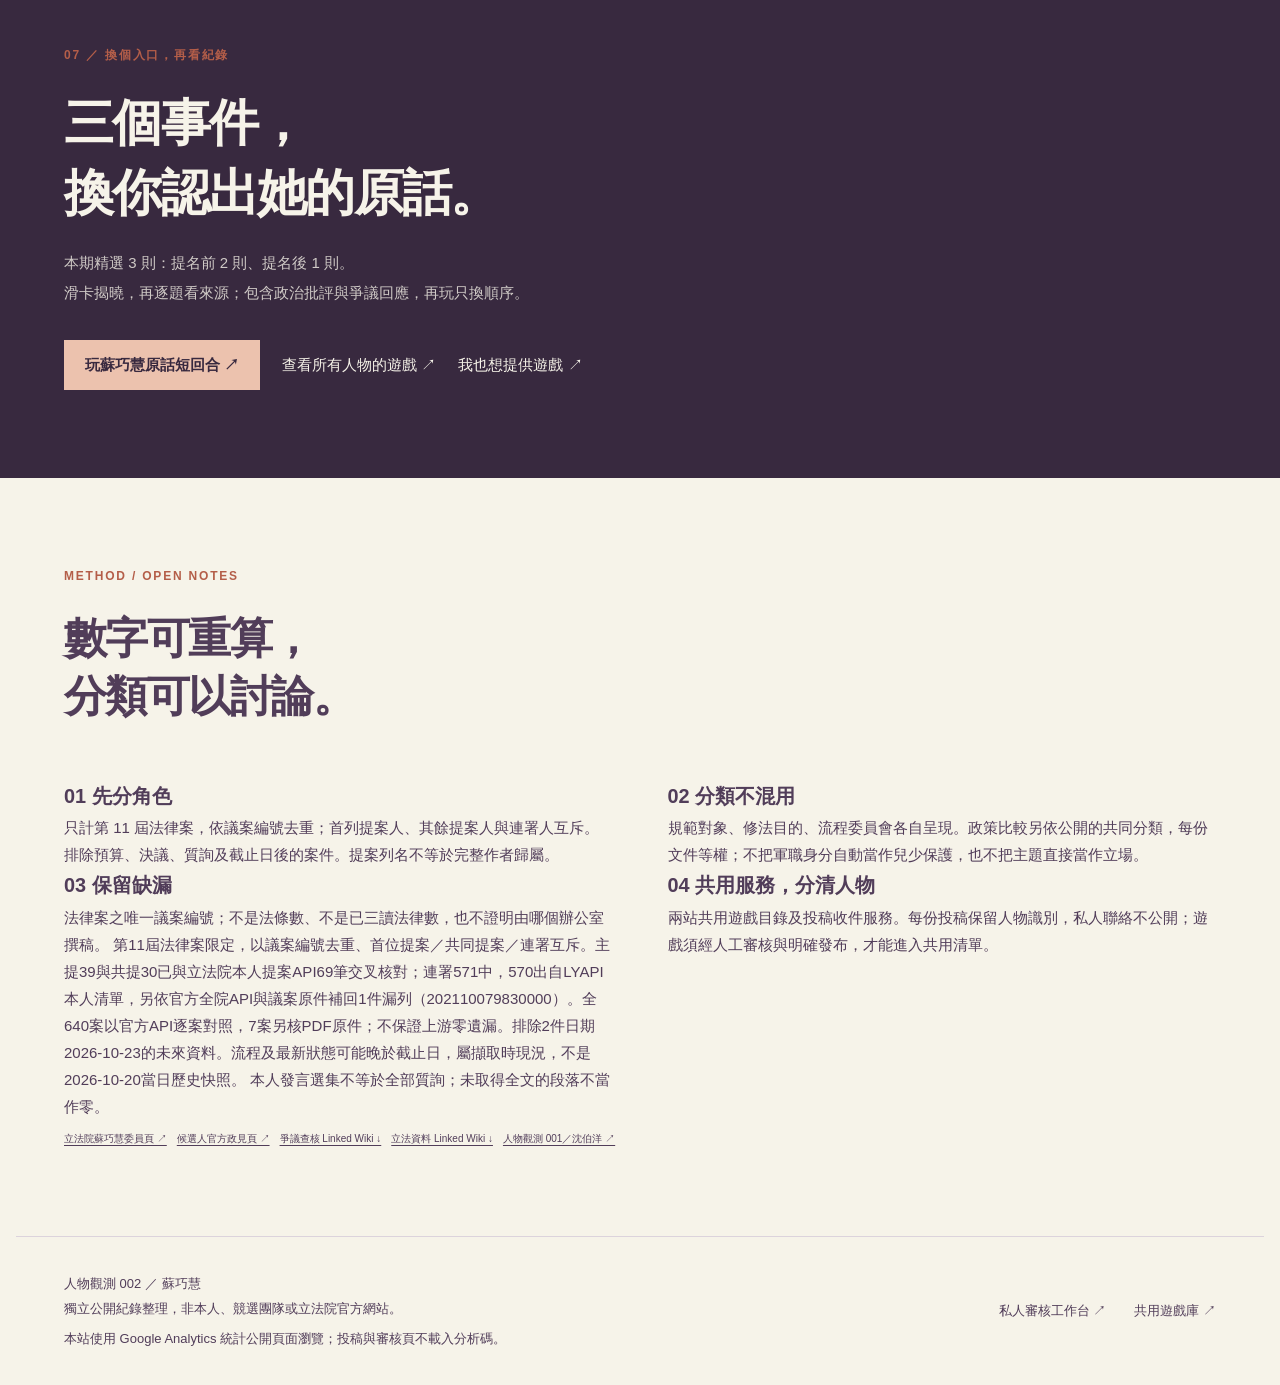
==== commit 14dc3c8c: "Publish source-checked Su quiz and release manifest v6" ====
--- a/index.html
+++ b/index.html
@@ -17,7 +17,7 @@
 <section id="comparison" class="section wrap"><div class="section-heading"><div><p class="section-number">04 ／ 看提案，別替數字加戲</p><h2>提名前後，<br>主提案的主題有多重疊？</h2></div><p class="section-deck">分布有多相近，由資料計算。<br>每一個分母與分類都攤開。</p></div><div class="comparison-block"><p class="eyebrow">SAME ROLE / BEFORE & AFTER NOMINATION</p><h3>正式提名前後的主提案</h3><p class="small-note">以 2025 年 11 月 26 日中執會通過提名為切點，提名日歸提名後。<a href="https://www.dpp.org.tw/content_print/media/11384" target="_blank" rel="noopener noreferrer">查看提名原始公告 ↗</a></p><div id="time-compare" class="paired-charts"></div></div><details class="policy-advanced"><summary><span>進階資料</span>39 件主提案，對照 14 個競選政策頁 ＋</summary><div class="comparison-block"><p class="eyebrow">CANDIDATE PROMISES / NOT VERIFIED RESULTS</p><h3>承諾了什麼？有沒有結果證據？</h3><p class="promise-label">14 個候選人政策頁 · 承諾尚未等於落實</p><p class="small-note">左邊每件法律案等權，右邊每個政策頁等權。立委與市長的職權、文件粒度不同；這是文本主題重疊，無法單靠分數判定真誠、欺騙或轉向原因。</p><div id="policy-compare" class="paired-charts"></div><details class="method-details"><summary>看分類、公式與各政策頁 ＋</summary><p>主題重疊＝Σ min（左側各主題比例，右側各主題比例）×100；100 代表此分類下分布相同，0 代表沒有共同主題權重。不是人格評分。每頁的主分類可核對、可修正，不為了改變分數另選分類。</p><div id="policy-sources"></div><p><a href="/data/policy.json" download>政策編碼 JSON ↓</a> · <a href="/data/comparison-codebook.json" download>共同分類定義 JSON ↓</a></p></details></div></details></section>
 <section id="explorer" class="section explorer-section"><div class="wrap"><div class="section-heading"><div><p class="section-number">05 ／ 每一案，自己看</p><h2>從圖表，<br>走回原始紀錄。</h2></div><p class="section-deck">主提、共提、連署分開列。<br>篩選後仍保留官方來源。</p></div><div class="bill-filters"><label>搜尋案名或內容<input id="bill-search" type="search" placeholder="例如：教育、兒少、交通"></label><label>角色<select id="bill-role"><option value="primary">主提案</option><option value="joint">共同提案</option><option value="cosign">連署</option><option value="all">全部角色</option></select></label><label>制度領域<select id="bill-topic"><option value="">全部主題</option></select></label><label>委員會<select id="bill-committee"><option value="">全部委員會</option></select></label></div><p id="bill-result-count" role="status"></p><div id="bill-list" class="bill-list"></div><div class="pagination"><button id="prev-page" type="button">← 上一頁</button><span id="page-status"></span><button id="next-page" type="button">下一頁 →</button></div><p class="small-note"><a href="/downloads/bills.csv" download>全角色 CSV ↓</a> · <a href="/data/bills.json" download>完整逐案 JSON ↓</a></p></div></section>
 <section id="statements" class="section wrap"><div class="section-heading"><div><p class="section-number">06 ／ 原話檔案</p><h2>完整原話，<br>自己回頭讀。</h2></div><p class="section-deck">本人書面文字、官方逐字稿與報導引述分開。<br>未核實的影片秒數，不會編造。</p></div><p id="quote-coverage" class="small-note"></p><details class="quote-archive"><summary>進階原話檔案：舊版 9 則與來源 ＋</summary><div id="quote-list" class="source-quote-list"></div></details><div class="contribute-call"><div><p class="eyebrow">ADD A SOURCE</p><h3>還有漏掉的原話？</h3><p>附上原句與來源，讓審稿團隊核對。</p></div><a class="button primary" href="/contribute/?subject=su-chiao-hui">貢獻素材 ↗</a></div></section>
-<section id="play" class="section arcade-call"><div class="wrap"><p class="section-number">07 ／ 換個入口，再看紀錄</p><h2>精選猜題，<br>重新整理中。</h2><p>一般政策陳述已退出精選與猜題，原始資料仍可閱讀。<br>新題目完成核對前，不以別人的原話補數。</p><div class="hero-actions"><a class="button primary" href="/game/quiz/">查看蘇巧慧題庫狀態 ↗</a><a class="text-link" href="/game/?person=all">查看所有人物的遊戲 ↗</a><a class="text-link" href="/contribute/?type=game&amp;subject=su-chiao-hui">我也想提供遊戲 ↗</a></div></div></section>
+<section id="play" class="section arcade-call"><div class="wrap"><p class="section-number">07 ／ 換個入口，再看紀錄</p><h2>三個事件，<br>換你認出她的原話。</h2><p>本期精選 3 則：提名前 2 則、提名後 1 則。<br>滑卡揭曉，再逐題看來源；包含政治批評與爭議回應，再玩只換順序。</p><div class="hero-actions"><a class="button primary" href="/game/quiz/">玩蘇巧慧原話短回合 ↗</a><a class="text-link" href="/game/?person=all">查看所有人物的遊戲 ↗</a><a class="text-link" href="/contribute/?type=game&amp;subject=su-chiao-hui">我也想提供遊戲 ↗</a></div></div></section>
 <section id="method" class="section wrap"><div class="section-heading"><div><p class="section-number">METHOD / OPEN NOTES</p><h2>數字可重算，<br>分類可以討論。</h2></div></div><div class="method-grid"><article><h3>01 先分角色</h3><p>只計第 11 屆法律案，依議案編號去重；首列提案人、其餘提案人與連署人互斥。排除預算、決議、質詢及截止日後的案件。提案列名不等於完整作者歸屬。</p></article><article><h3>02 分類不混用</h3><p>規範對象、修法目的、流程委員會各自呈現。政策比較另依公開的共同分類，每份文件等權；不把軍職身分自動當作兒少保護，也不把主題直接當作立場。</p></article><article><h3>03 保留缺漏</h3><p id="data-method-note">來源、實際資料最晚日期及分類說明，皆會列在公開資料與知識庫。未取得的質詢全文不當作零；短引文選集也不是全部言論。</p></article><article><h3>04 共用服務，分清人物</h3><p>兩站共用遊戲目錄及投稿收件服務。每份投稿保留人物識別，私人聯絡不公開；遊戲須經人工審核與明確發布，才能進入共用清單。</p></article></div><div class="source-links"><a href="https://www.ly.gov.tw/Pages/List.aspx?nodeid=46860" target="_blank" rel="noopener noreferrer">立法院蘇巧慧委員頁 ↗</a><a href="https://chiao.tw/policies" target="_blank" rel="noopener noreferrer">候選人官方政見頁 ↗</a><a href="/downloads/accountability-vault-v3.zip" download>爭議查核 Linked Wiki ↓</a><a href="/downloads/obsidian-vault.zip" download>立法資料 Linked Wiki ↓</a><a href="https://puwa.taipei/">人物觀測 001／沈伯洋 ↗</a></div></section>
 </main><footer class="site-footer wrap"><span>人物觀測 002 ／ 蘇巧慧<br>獨立公開紀錄整理，非本人、競選團隊或立法院官方網站。<small class="analytics-notice" style="display:block;max-width:38em;font-size:13px;line-height:1.7;margin-top:6px">本站使用 Google Analytics 統計公開頁面瀏覽；投稿與審核頁不載入分析碼。</small></span><a href="https://puwa.taipei/review/">私人審核工作台 ↗</a><a href="/game/?person=all">共用遊戲庫 ↗</a></footer><div id="announcement" class="sr-only" role="status" aria-live="polite"></div>
 </body></html>
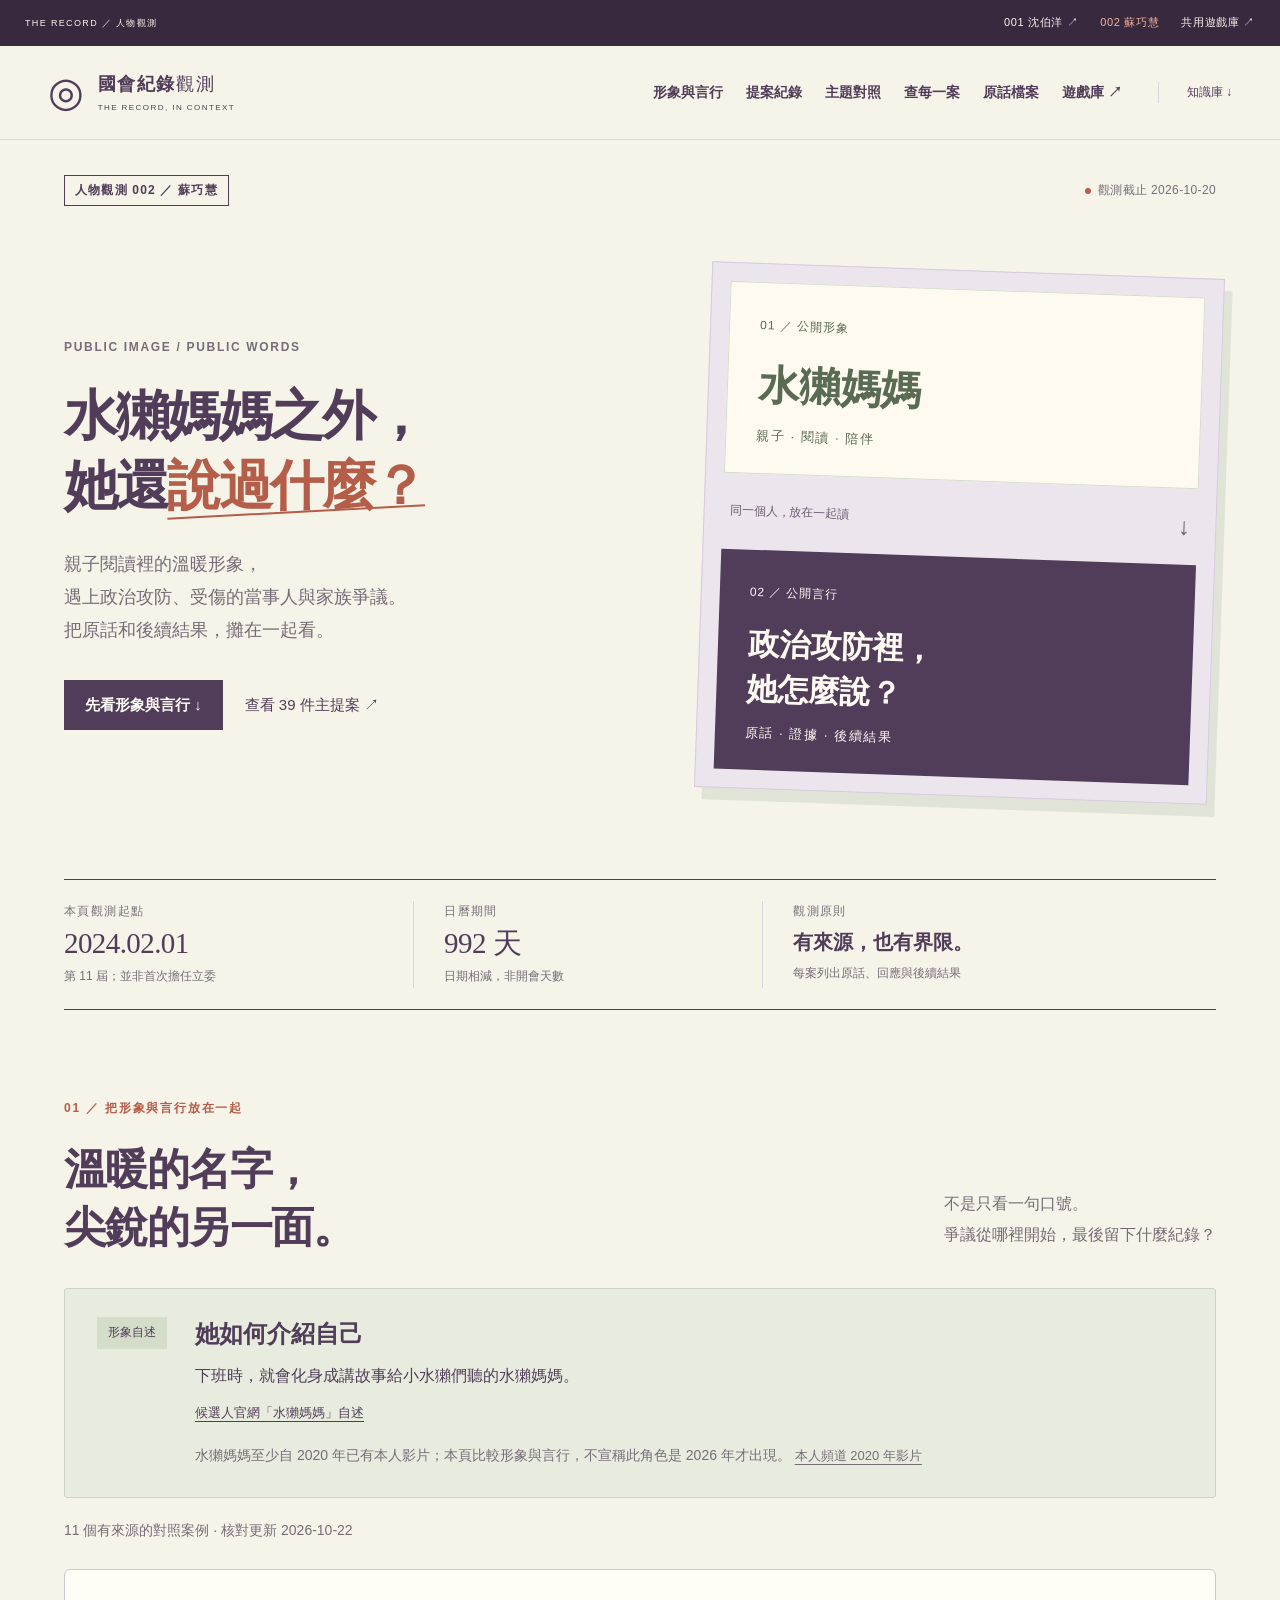
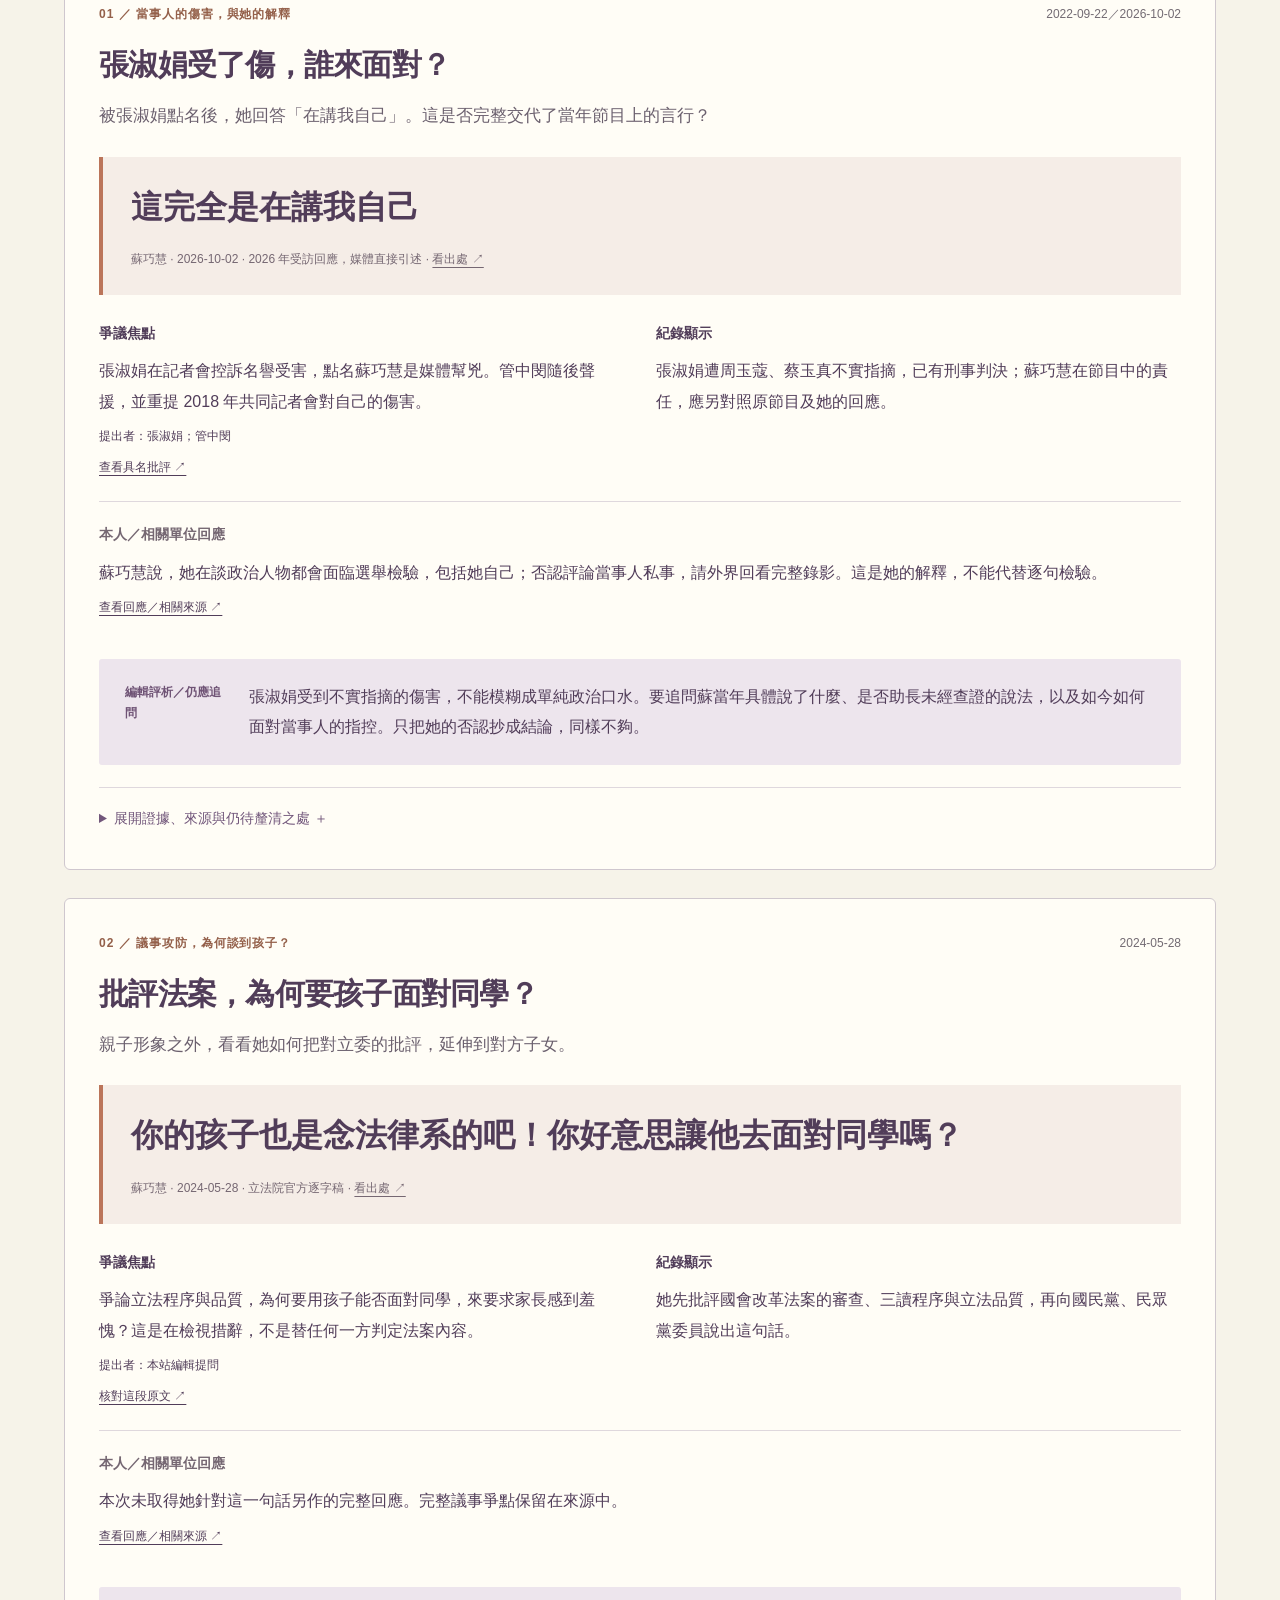
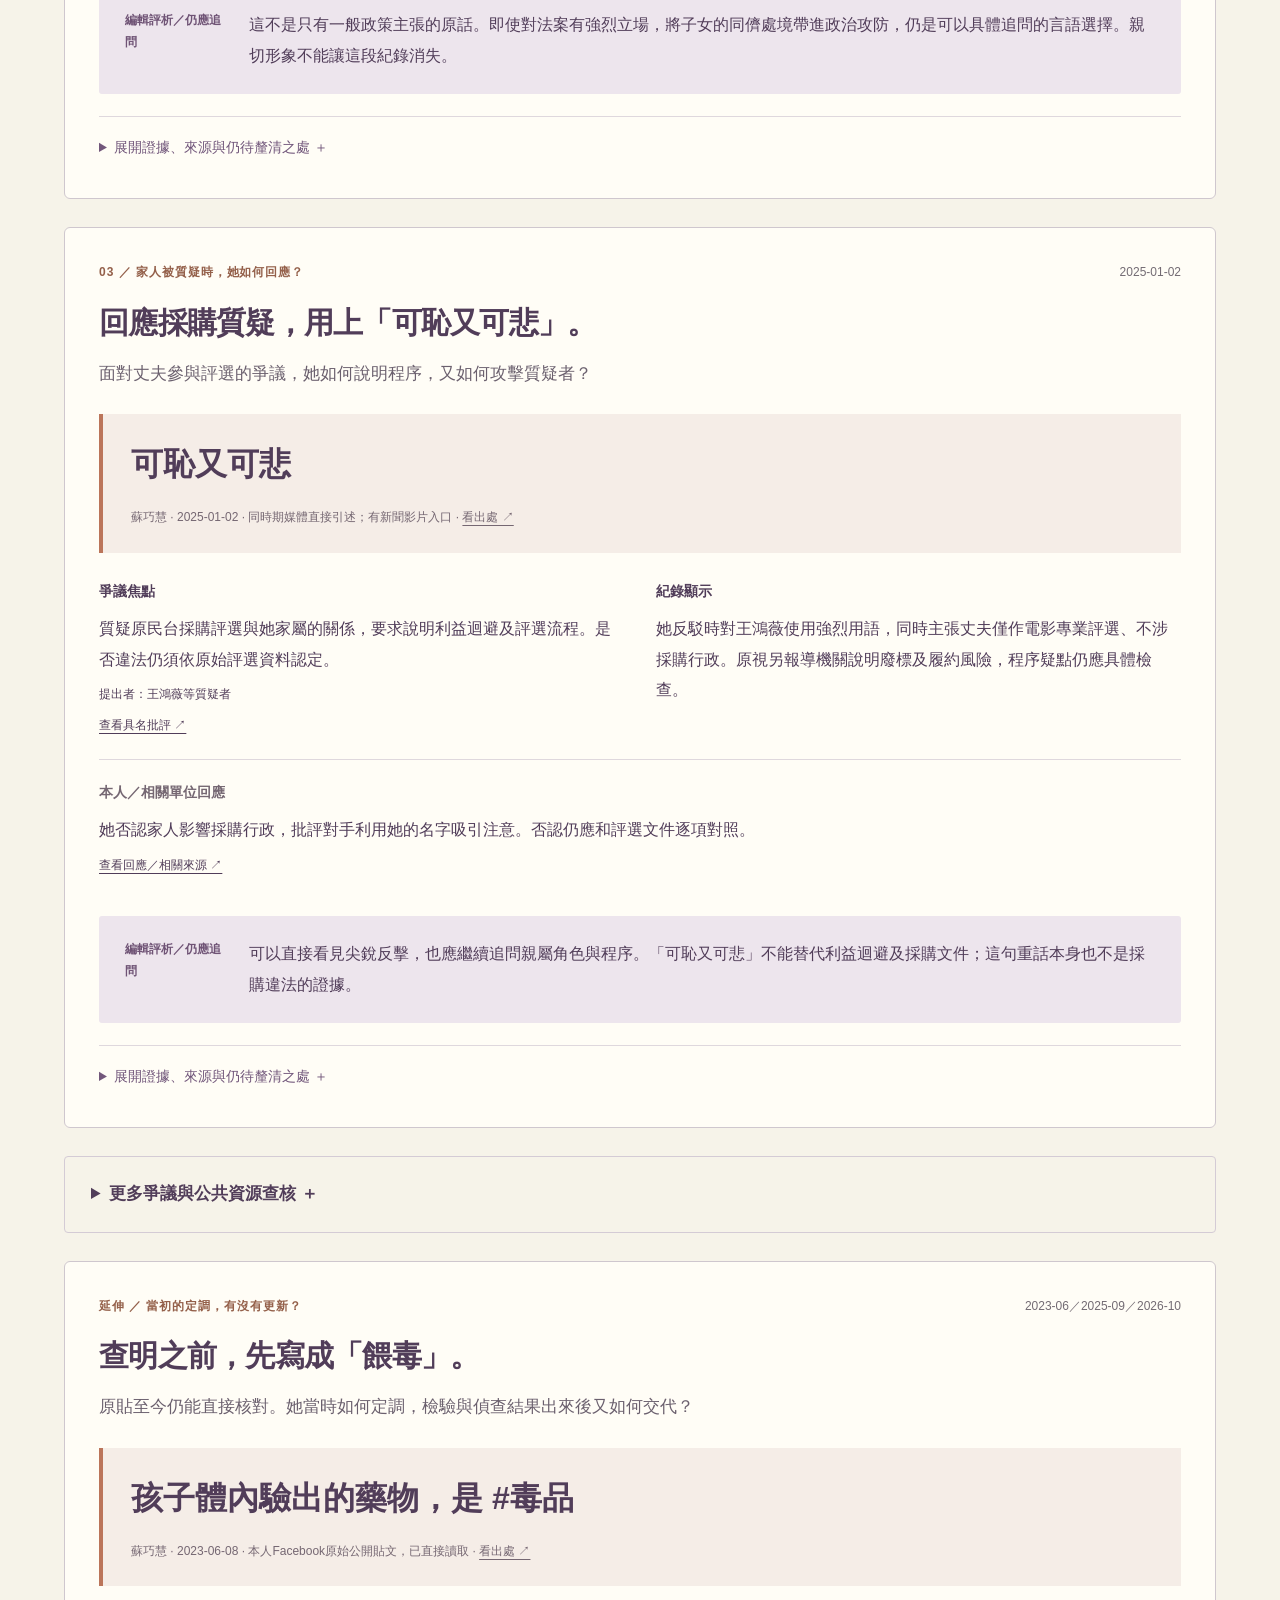
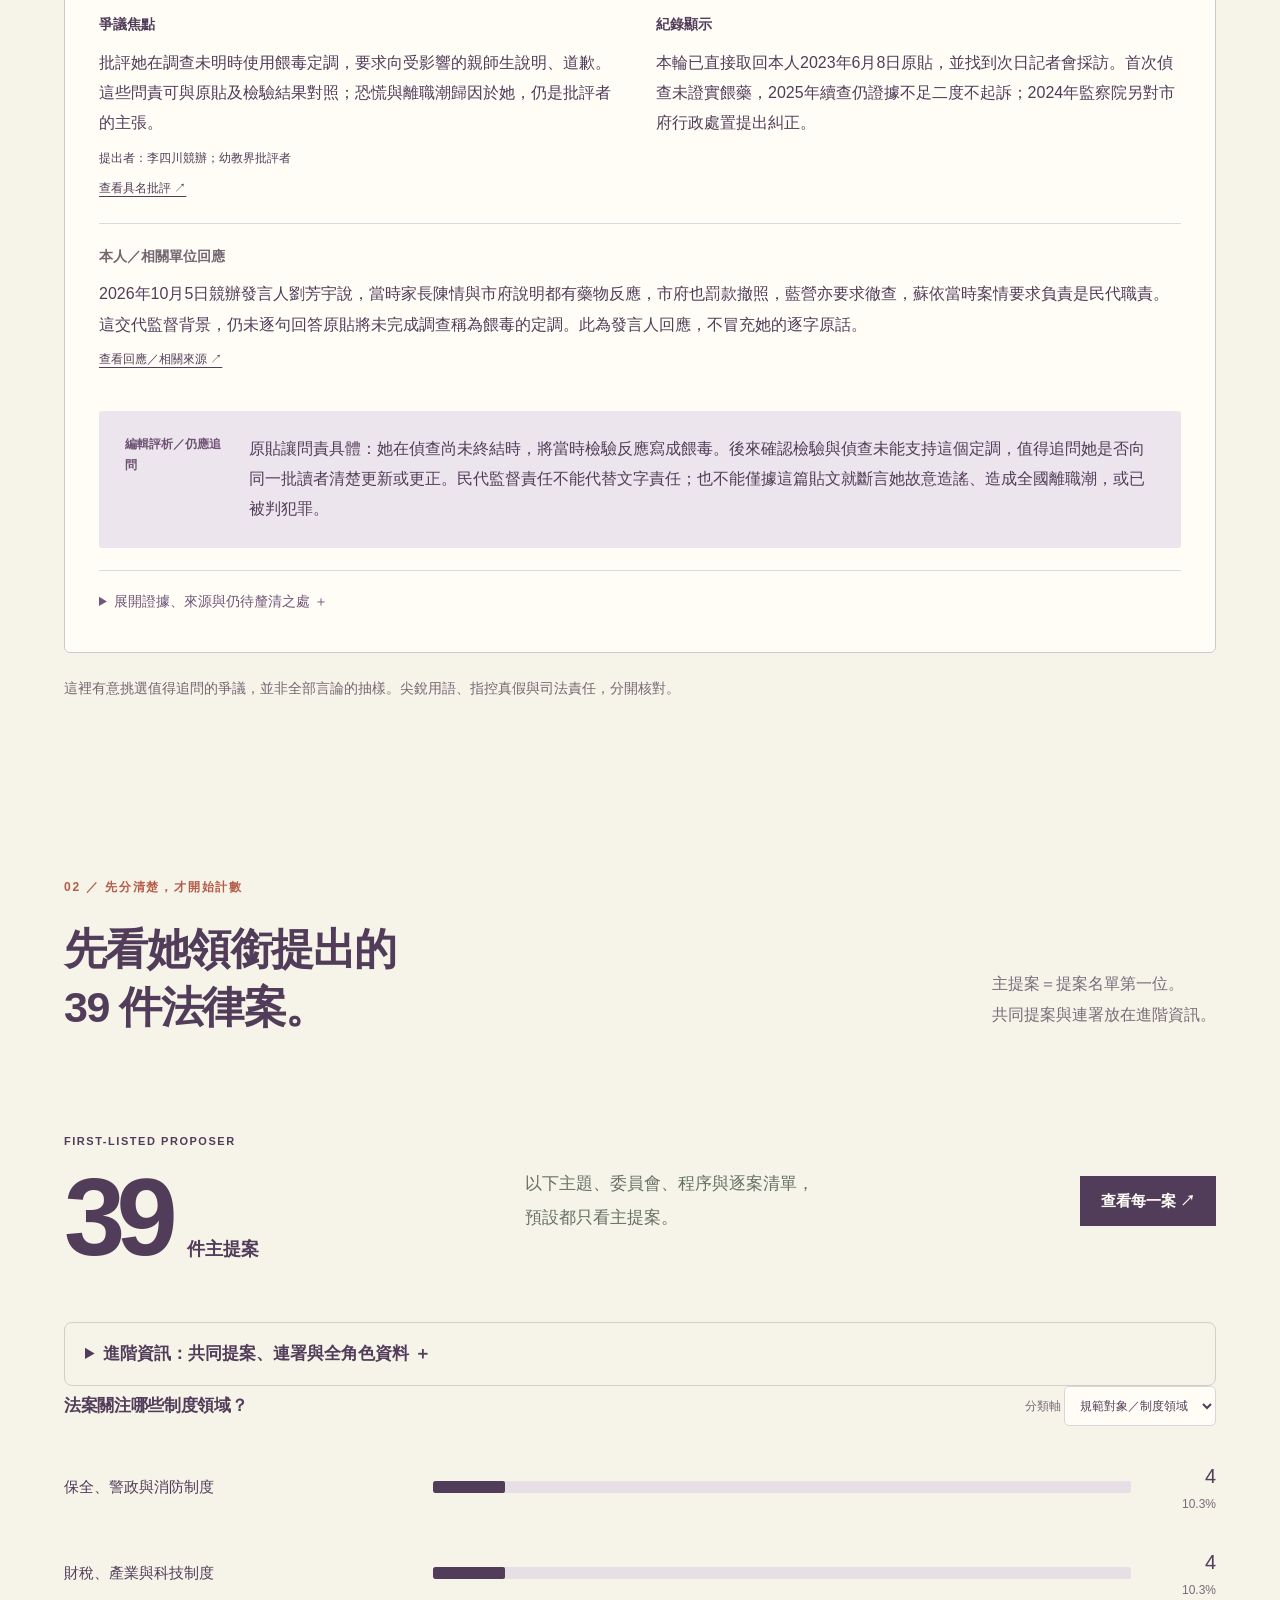
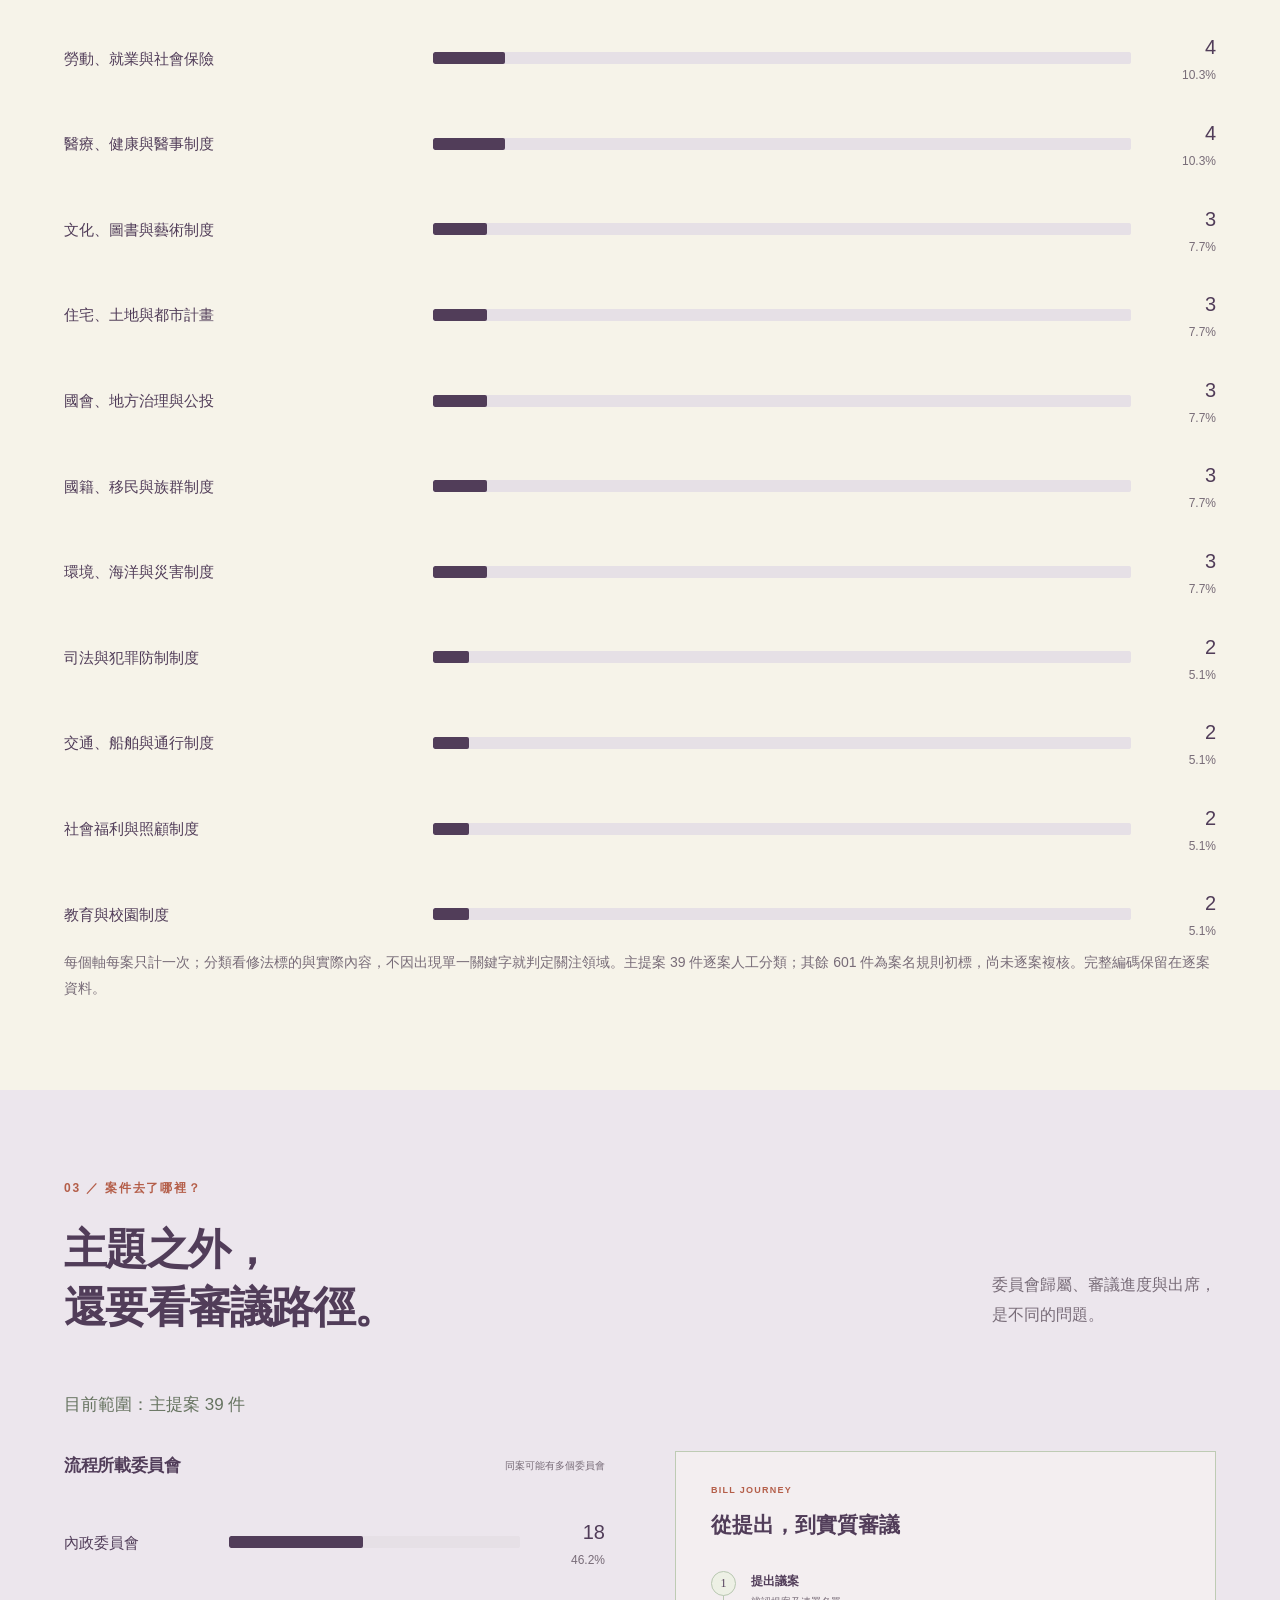
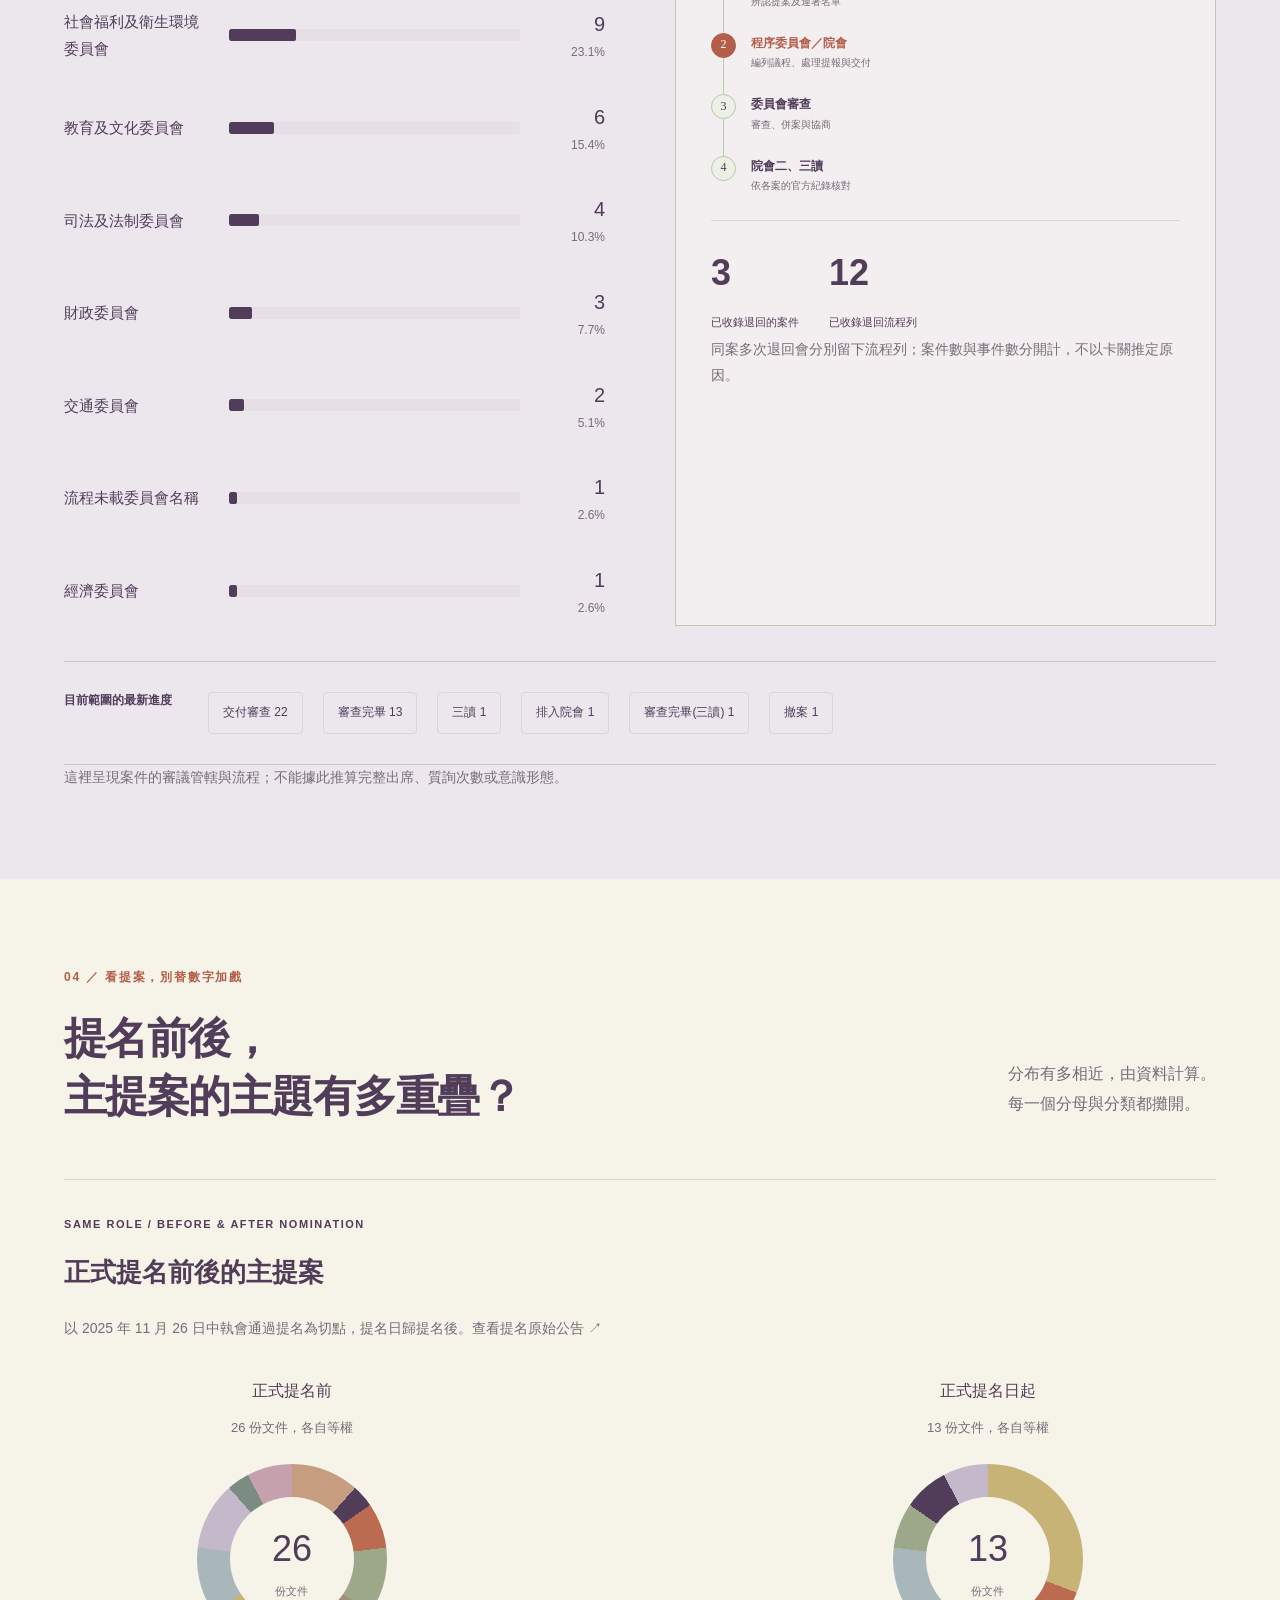
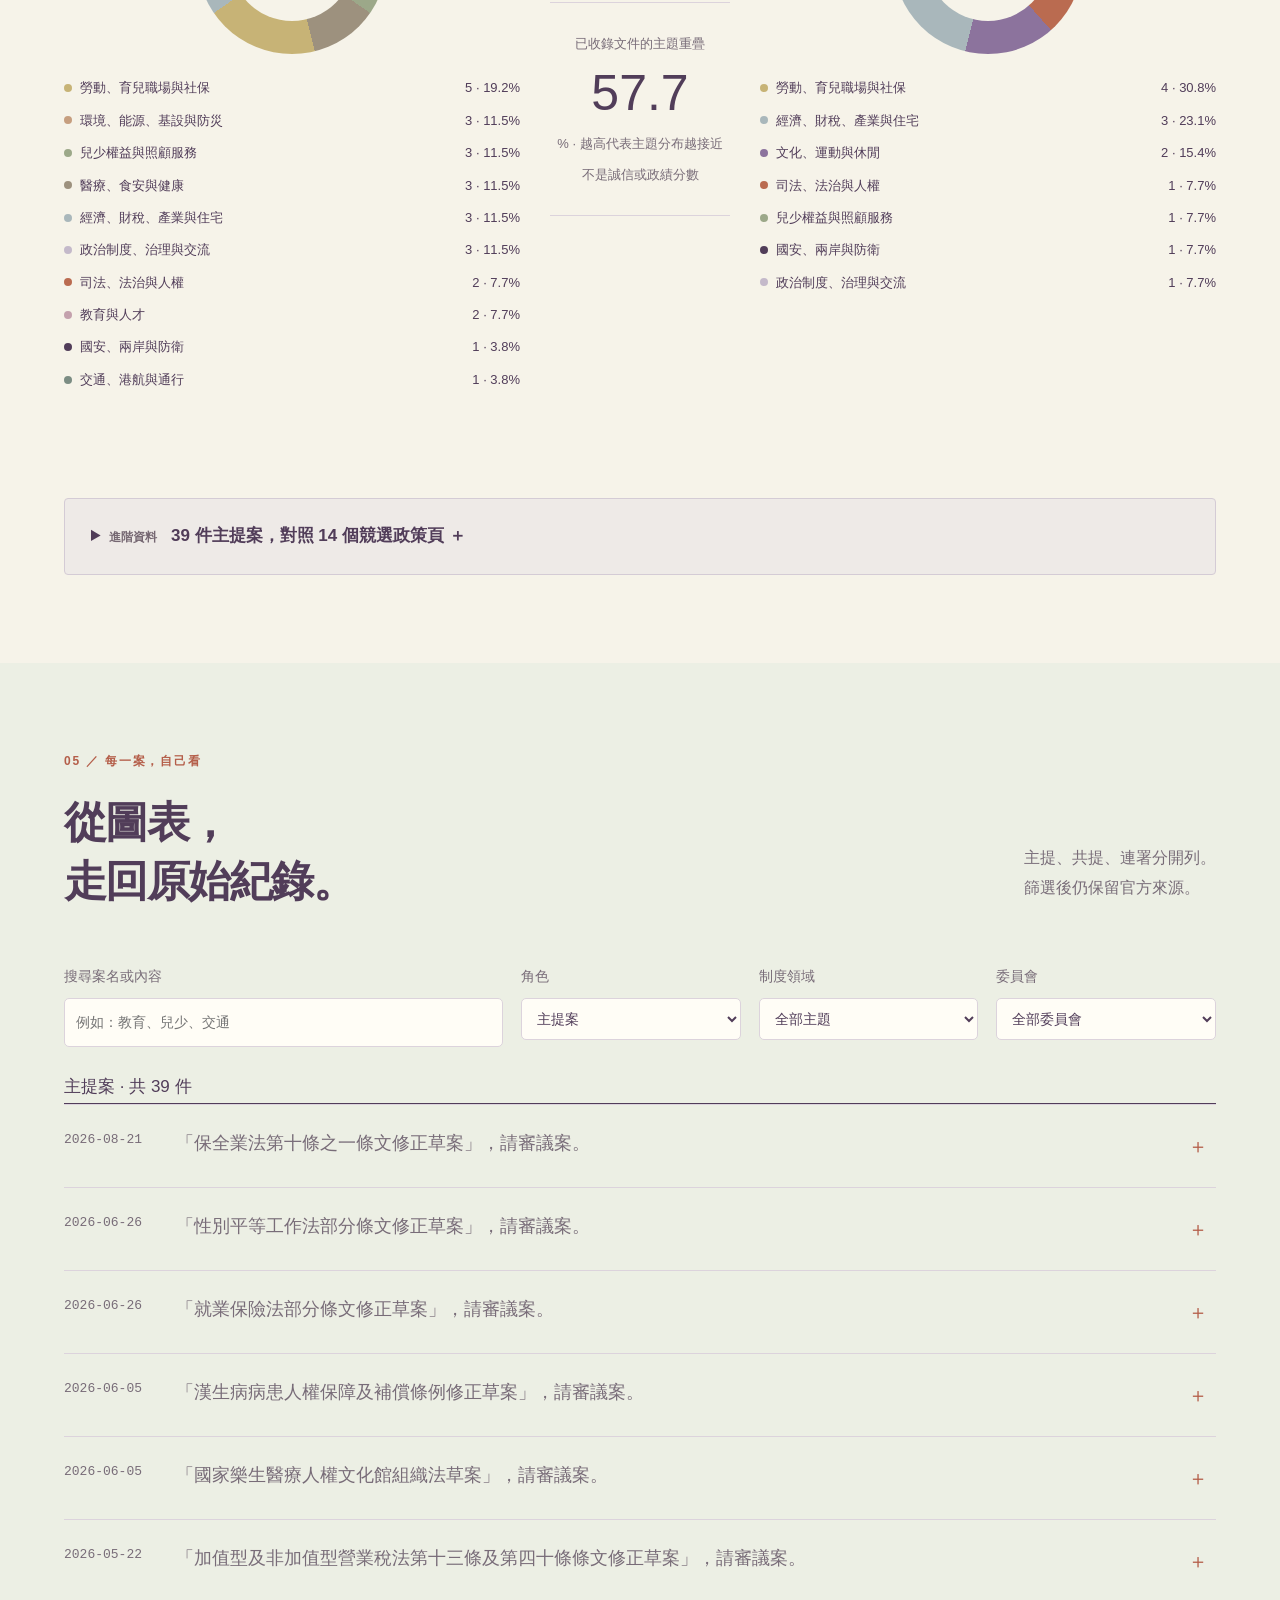
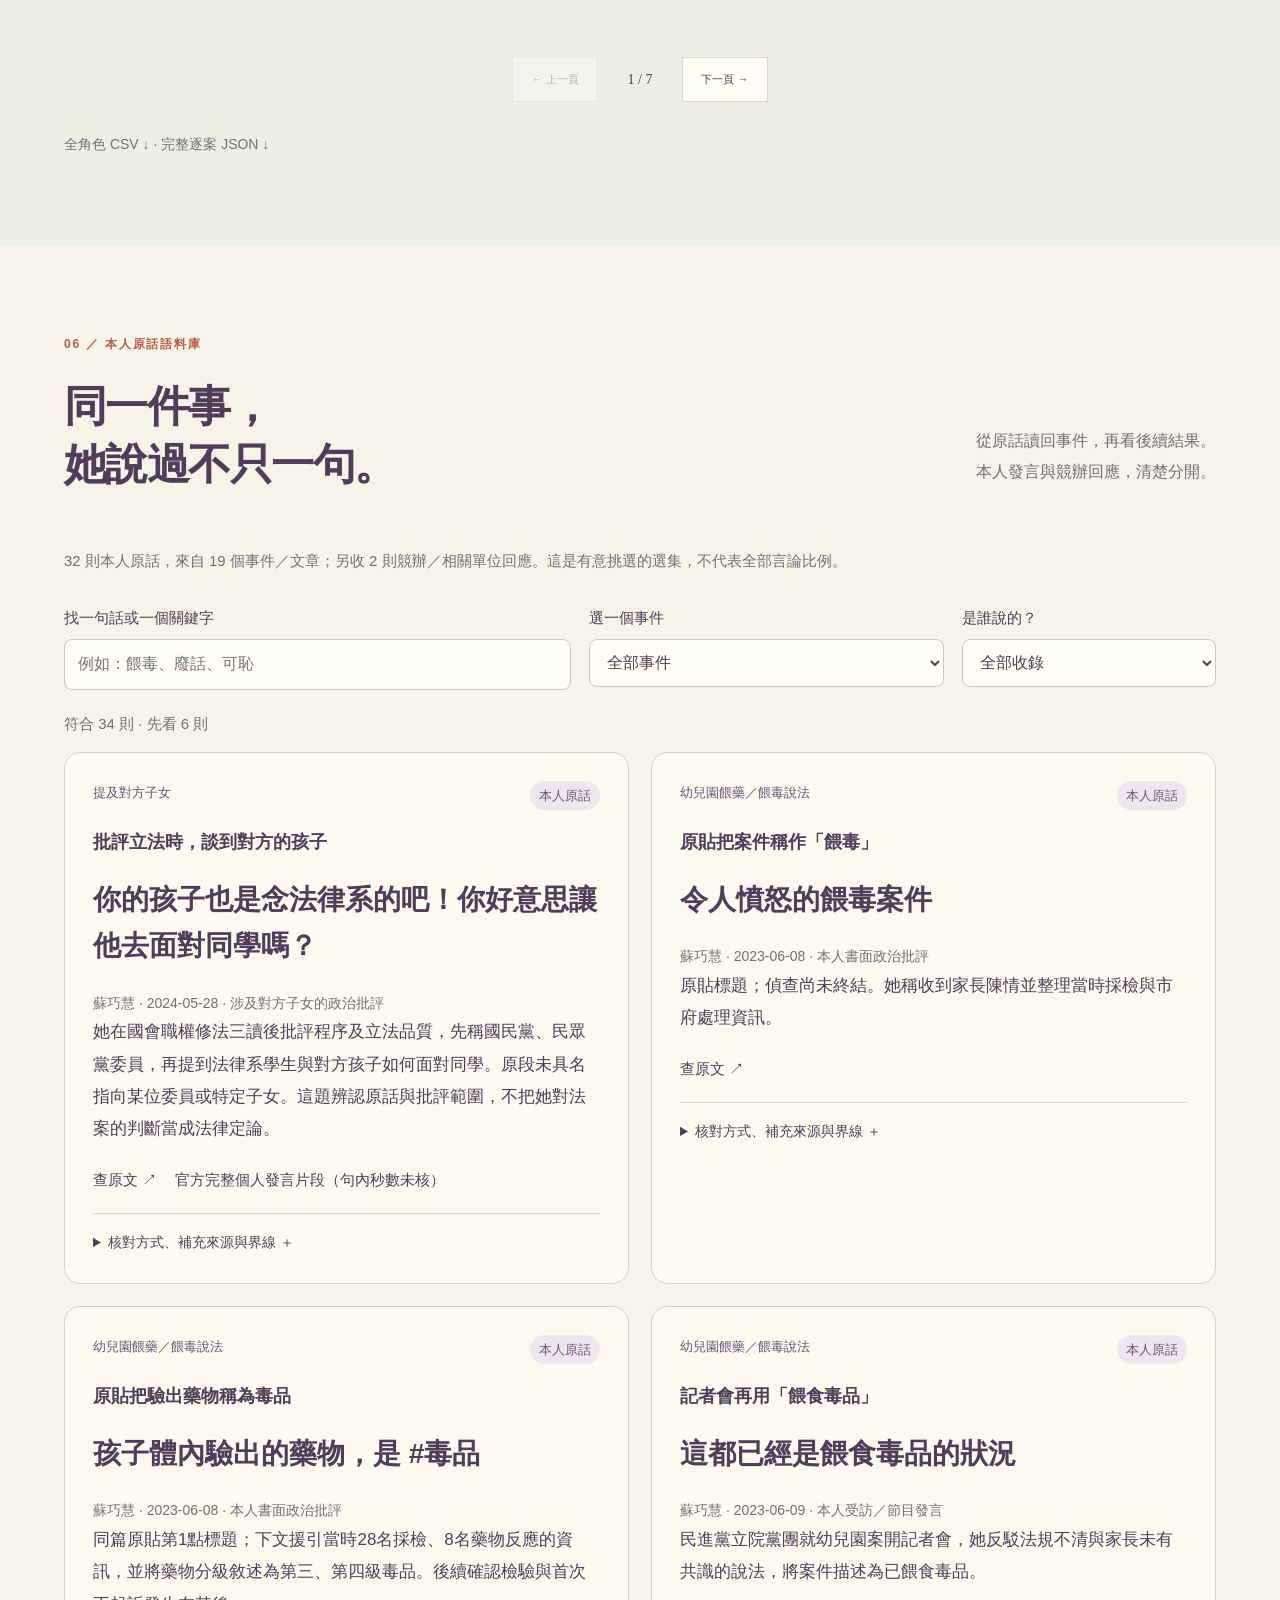
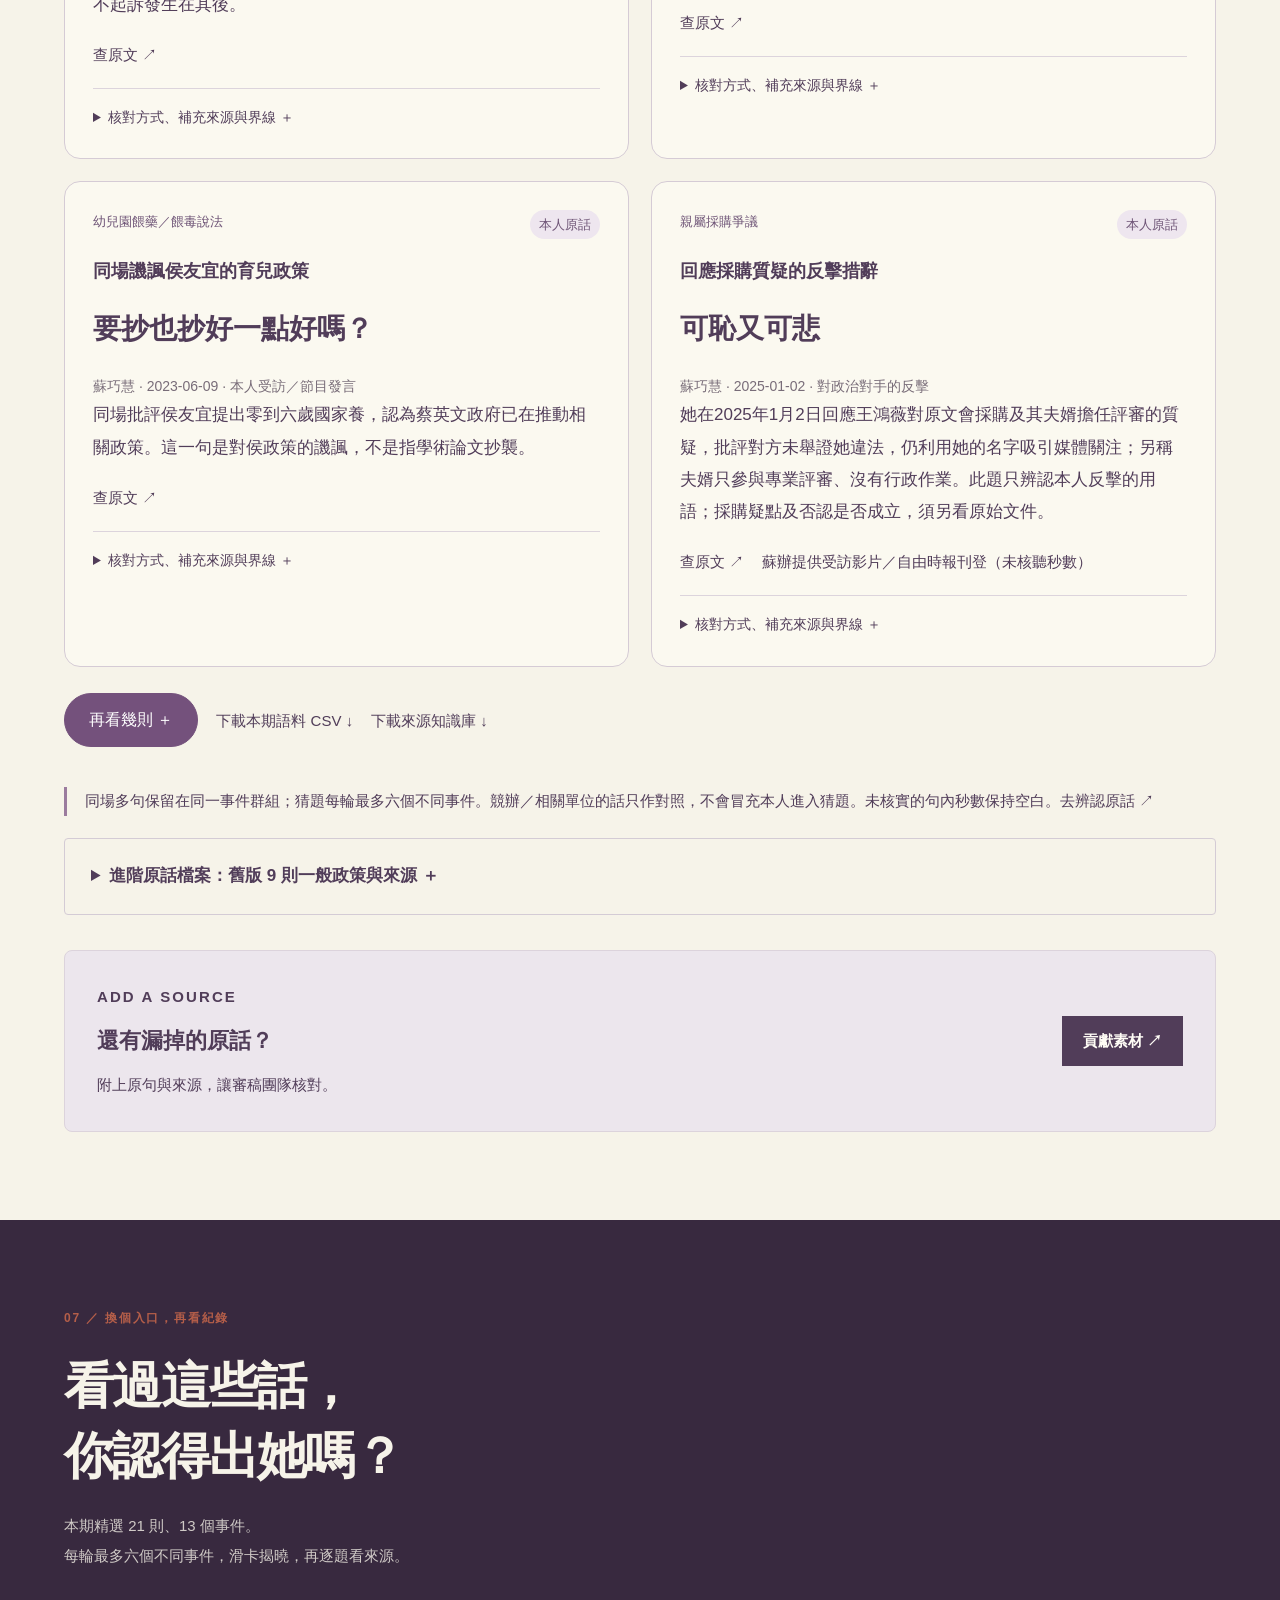
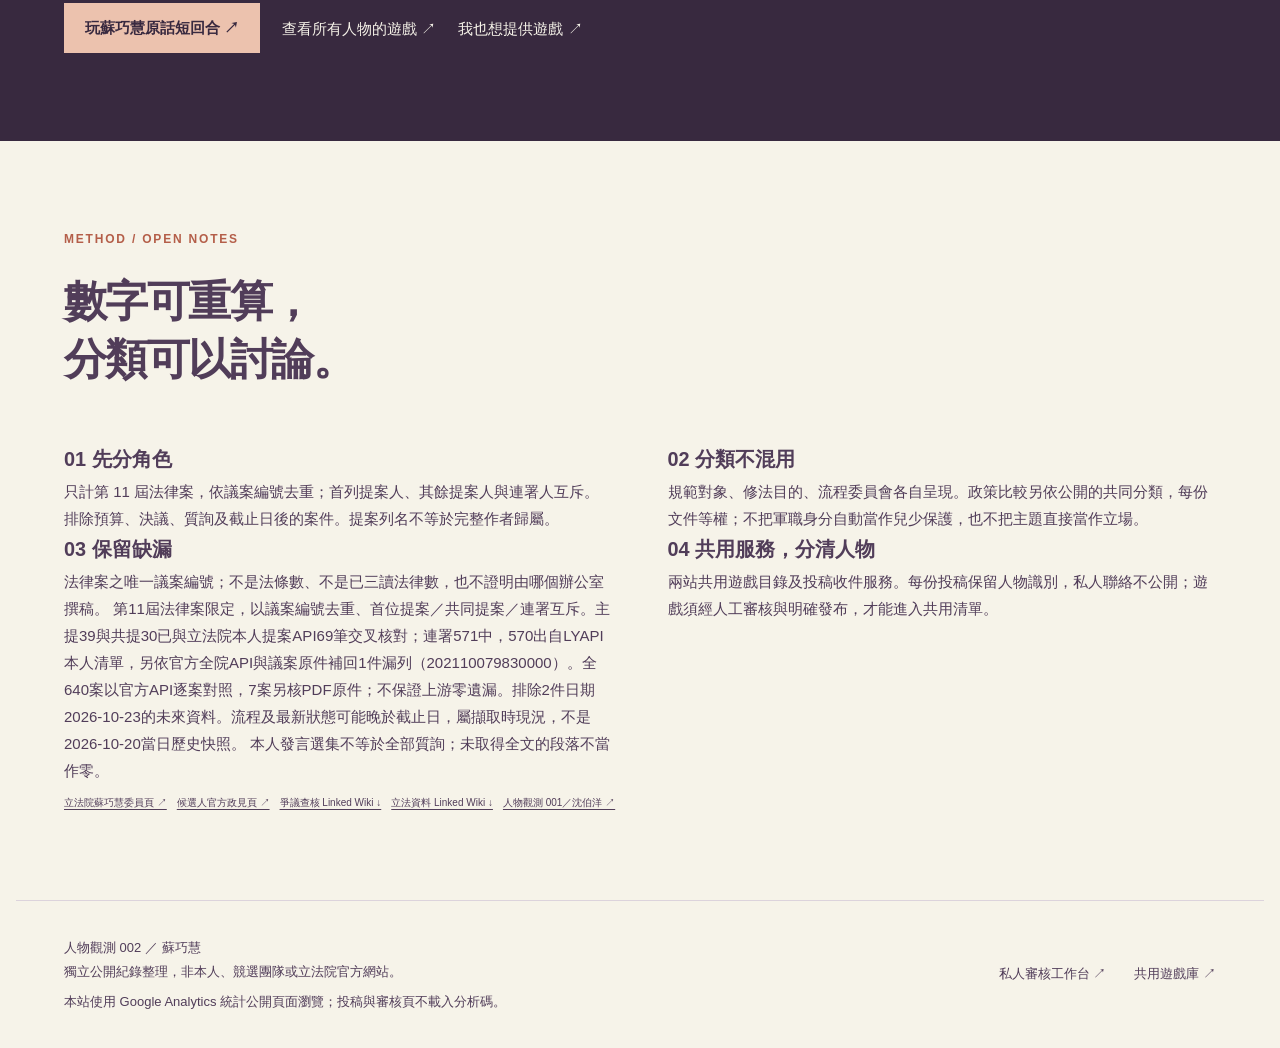
==== commit d4538a98: "Publish Su quote library interface and manifest v7" ====
--- a/index.html
+++ b/index.html
@@ -1,23 +1,23 @@
-<!doctype html>
-<html lang="zh-Hant"><head>
-<meta charset="utf-8"><meta name="viewport" content="width=device-width,initial-scale=1"><meta name="referrer" content="no-referrer"><meta name="theme-color" content="#513d59">
-<title>人物觀測 002／蘇巧慧｜國會紀錄觀測</title><meta name="description" content="「水獺媽媽」之外，她還說過什麼？並列原話、爭議與可核對的結果，再查看39件主提案與候選人政策承諾。">
-<link rel="canonical" href="https://huiao-new-taipei.github.io/"><meta property="og:type" content="website"><meta property="og:locale" content="zh_TW"><meta property="og:title" content="人物觀測 002／蘇巧慧"><meta property="og:description" content="水獺媽媽的公開形象，對照政治攻防與家族爭議。每一案都有原話、具名批評、本人回應和證據。"><meta property="og:url" content="https://huiao-new-taipei.github.io/"><meta property="og:image" content="https://huiao-new-taipei.github.io/assets/og-records.png"><meta property="og:image:width" content="1200"><meta property="og:image:height" content="630"><meta name="twitter:card" content="summary_large_image">
-<link rel="stylesheet" href="/style.css"><link rel="stylesheet" href="/observatory.css?v=3"><script src="/observatory.js?v=3" defer></script>
-  <script id="records-analytics-loader-v34" src="/analytics.js?v=34" data-measurement-id="G-HH8BZE44N9" defer></script>
-</head><body data-subject-id="su-chiao-hui" data-speaker="蘇巧慧" data-nomination-date="2025-11-26">
-<a class="skip-link" href="#accountability">直接查看爭議對照</a>
-<div class="observation-network" aria-label="切換人物觀測站"><span>THE RECORD ／ 人物觀測</span><a href="https://puwa.taipei/">001 沈伯洋 ↗</a><a href="/" aria-current="page">002 蘇巧慧</a><a href="/game/?person=all">共用遊戲庫 ↗</a></div>
-<header class="site-header"><a class="brand" href="#top"><span class="brand-symbol" aria-hidden="true">◎</span><span>國會紀錄<span class="brand-light">觀測</span><small>THE RECORD, IN CONTEXT</small></span></a><nav aria-label="主要導覽"><a href="#accountability">形象與言行</a><a href="#records">提案紀錄</a><a href="#comparison">主題對照</a><a href="#explorer">查每一案</a><a href="#statements">原話檔案</a><a href="/game/?person=su-chiao-hui">遊戲庫 ↗</a></nav><a class="header-download" href="/downloads/obsidian-vault.zip" download>知識庫 ↓</a></header>
-<main id="top">
-<section class="hero wrap"><div class="hero-meta"><span class="edition">人物觀測 002 ／ 蘇巧慧</span><span class="live-status"><i></i><span id="asof">正在讀取官方紀錄</span></span></div><div class="hero-grid"><div class="hero-copy"><p class="eyebrow">PUBLIC IMAGE / PUBLIC WORDS</p><h1>水獺媽媽之外，<br>她還<span class="marked">說過什麼？</span></h1><p class="hero-description">親子閱讀裡的溫暖形象，<br>遇上政治攻防、受傷的當事人與家族爭議。<br>把原話和後續結果，攤在一起看。</p><div class="hero-actions"><a class="button primary" href="#accountability">先看形象與言行 ↓</a><a class="text-link" href="#records">查看 39 件主提案 ↗</a></div></div><div class="contrast-art" aria-label="兩種公開場景：親子閱讀與政治攻防"><div class="contrast-art-top"><span>01 ／ 公開形象</span><strong>水獺媽媽</strong><p>親子 · 閱讀 · 陪伴</p></div><div class="contrast-art-divider"><span>同一個人，放在一起讀</span><b aria-hidden="true">↓</b></div><div class="contrast-art-bottom"><span>02 ／ 公開言行</span><strong>政治攻防裡，<br>她怎麼說？</strong><p>原話 · 證據 · 後續結果</p></div></div></div><div class="hero-strip"><div><span class="strip-label">本頁觀測起點</span><strong>2024.02.01</strong><span>第 11 屆；並非首次擔任立委</span></div><div><span class="strip-label">日曆期間</span><strong id="elapsed-days">—</strong><span>日期相減，非開會天數</span></div><div><span class="strip-label">觀測原則</span><strong class="strip-principle">有來源，也有界限。</strong><span>每案列出原話、回應與後續結果</span></div></div></section>
-<div id="load-error" class="wrap load-error" role="alert" hidden>資料暫時無法載入；未取得的紀錄不會當作零。請重新整理。</div>
-<section id="accountability" class="section wrap accountability-section"><div class="section-heading"><div><p class="section-number">01 ／ 把形象與言行放在一起</p><h2>溫暖的名字，<br>尖銳的另一面。</h2></div><p class="section-deck">不是只看一句口號。<br>爭議從哪裡開始，最後留下什麼紀錄？</p></div><div class="image-context"><span>形象自述</span><div><h3 id="image-label">水獺媽媽</h3><p id="image-summary">正在核對公開形象的來源。</p><div id="image-source"></div></div></div><p id="case-coverage" class="small-note" role="status"></p><div id="accountability-list" class="accountability-list"><p class="empty-note">正在讀取有來源的對照案例…</p></div><p class="case-selection-note">這裡有意挑選值得追問的爭議，並非全部言論的抽樣。尖銳用語、指控真假與司法責任，分開核對。</p></section><section id="records" class="section wrap"><div class="section-heading"><div><p class="section-number">02 ／ 先分清楚，才開始計數</p><h2>先看她領銜提出的<br><span id="primary-head">—</span> 件法律案。</h2></div><p class="section-deck">主提案＝提案名單第一位。<br>共同提案與連署放在進階資訊。</p></div><div class="primary-lead"><div><span class="eyebrow">FIRST-LISTED PROPOSER</span><strong><span id="primary-count">—</span><small>件主提案</small></strong></div><p>以下主題、委員會、程序與逐案清單，<br>預設都只看主提案。</p><a class="button primary" href="#explorer">查看每一案 ↗</a></div><details class="advanced-information"><summary>進階資訊：共同提案、連署與全角色資料 ＋</summary><div id="role-cards" class="summary-cards"></div><p id="role-note" class="small-note">等待官方資料。</p><p class="small-note">三欄互斥，同一議案只計一次。列名順序無法單獨證明是哪個辦公室實際起草。</p><label class="scope-label">切換以下圖表範圍 <select id="scope-role"><option value="primary">主提案</option><option value="joint">共同提案</option><option value="cosign">連署</option><option value="all">全部角色</option></select></label><p id="coverage-note" class="small-note"></p></details><div class="subheading"><h3>法案關注哪些制度領域？</h3><label>分類軸 <select id="topic-axis"><option value="targetTopic">規範對象／制度領域</option><option value="mainTopic">語意主題／修法目的</option><option value="purposeTopic">逐案子內容（細分）</option></select></label></div><div id="topic-bars" class="chart-list">正在讀取逐案分類…</div><p class="small-note">每個軸每案只計一次；分類看修法標的與實際內容，不因出現單一關鍵字就判定關注領域。主提案 39 件逐案人工分類；其餘 601 件為案名規則初標，尚未逐案複核。完整編碼保留在逐案資料。</p></section>
-<section id="committees" class="section committee-section"><div class="wrap"><div class="section-heading"><div><p class="section-number">03 ／ 案件去了哪裡？</p><h2>主題之外，<br>還要看審議路徑。</h2></div><p class="section-deck">委員會歸屬、審議進度與出席，<br>是不同的問題。</p></div><p id="scope-summary" class="scope-banner"></p><div class="committee-grid"><div><div class="subheading"><h3>流程所載委員會</h3><span>同案可能有多個委員會</span></div><div id="committee-bars" class="chart-list"></div></div><div class="procedure-panel"><p class="eyebrow">BILL JOURNEY</p><h3>從提出，到實質審議</h3><ol class="process"><li><span>1</span><div><strong>提出議案</strong><p>辨認提案及連署名單</p></div></li><li class="process-highlight"><span>2</span><div><strong>程序委員會／院會</strong><p>編列議程、處理提報與交付</p></div></li><li><span>3</span><div><strong>委員會審查</strong><p>審查、併案與協商</p></div></li><li><span>4</span><div><strong>院會二、三讀</strong><p>依各案的官方紀錄核對</p></div></li></ol><div id="procedure-summary" class="procedure-summary"></div><p class="small-note">同案多次退回會分別留下流程列；案件數與事件數分開計，不以卡關推定原因。</p></div></div><div class="status-row"><h3>目前範圍的最新進度</h3><div id="status-summary"></div></div><p class="small-note">這裡呈現案件的審議管轄與流程；不能據此推算完整出席、質詢次數或意識形態。</p></div></section>
-<section id="comparison" class="section wrap"><div class="section-heading"><div><p class="section-number">04 ／ 看提案，別替數字加戲</p><h2>提名前後，<br>主提案的主題有多重疊？</h2></div><p class="section-deck">分布有多相近，由資料計算。<br>每一個分母與分類都攤開。</p></div><div class="comparison-block"><p class="eyebrow">SAME ROLE / BEFORE & AFTER NOMINATION</p><h3>正式提名前後的主提案</h3><p class="small-note">以 2025 年 11 月 26 日中執會通過提名為切點，提名日歸提名後。<a href="https://www.dpp.org.tw/content_print/media/11384" target="_blank" rel="noopener noreferrer">查看提名原始公告 ↗</a></p><div id="time-compare" class="paired-charts"></div></div><details class="policy-advanced"><summary><span>進階資料</span>39 件主提案，對照 14 個競選政策頁 ＋</summary><div class="comparison-block"><p class="eyebrow">CANDIDATE PROMISES / NOT VERIFIED RESULTS</p><h3>承諾了什麼？有沒有結果證據？</h3><p class="promise-label">14 個候選人政策頁 · 承諾尚未等於落實</p><p class="small-note">左邊每件法律案等權，右邊每個政策頁等權。立委與市長的職權、文件粒度不同；這是文本主題重疊，無法單靠分數判定真誠、欺騙或轉向原因。</p><div id="policy-compare" class="paired-charts"></div><details class="method-details"><summary>看分類、公式與各政策頁 ＋</summary><p>主題重疊＝Σ min（左側各主題比例，右側各主題比例）×100；100 代表此分類下分布相同，0 代表沒有共同主題權重。不是人格評分。每頁的主分類可核對、可修正，不為了改變分數另選分類。</p><div id="policy-sources"></div><p><a href="/data/policy.json" download>政策編碼 JSON ↓</a> · <a href="/data/comparison-codebook.json" download>共同分類定義 JSON ↓</a></p></details></div></details></section>
-<section id="explorer" class="section explorer-section"><div class="wrap"><div class="section-heading"><div><p class="section-number">05 ／ 每一案，自己看</p><h2>從圖表，<br>走回原始紀錄。</h2></div><p class="section-deck">主提、共提、連署分開列。<br>篩選後仍保留官方來源。</p></div><div class="bill-filters"><label>搜尋案名或內容<input id="bill-search" type="search" placeholder="例如：教育、兒少、交通"></label><label>角色<select id="bill-role"><option value="primary">主提案</option><option value="joint">共同提案</option><option value="cosign">連署</option><option value="all">全部角色</option></select></label><label>制度領域<select id="bill-topic"><option value="">全部主題</option></select></label><label>委員會<select id="bill-committee"><option value="">全部委員會</option></select></label></div><p id="bill-result-count" role="status"></p><div id="bill-list" class="bill-list"></div><div class="pagination"><button id="prev-page" type="button">← 上一頁</button><span id="page-status"></span><button id="next-page" type="button">下一頁 →</button></div><p class="small-note"><a href="/downloads/bills.csv" download>全角色 CSV ↓</a> · <a href="/data/bills.json" download>完整逐案 JSON ↓</a></p></div></section>
-<section id="statements" class="section wrap"><div class="section-heading"><div><p class="section-number">06 ／ 原話檔案</p><h2>完整原話，<br>自己回頭讀。</h2></div><p class="section-deck">本人書面文字、官方逐字稿與報導引述分開。<br>未核實的影片秒數，不會編造。</p></div><p id="quote-coverage" class="small-note"></p><details class="quote-archive"><summary>進階原話檔案：舊版 9 則與來源 ＋</summary><div id="quote-list" class="source-quote-list"></div></details><div class="contribute-call"><div><p class="eyebrow">ADD A SOURCE</p><h3>還有漏掉的原話？</h3><p>附上原句與來源，讓審稿團隊核對。</p></div><a class="button primary" href="/contribute/?subject=su-chiao-hui">貢獻素材 ↗</a></div></section>
-<section id="play" class="section arcade-call"><div class="wrap"><p class="section-number">07 ／ 換個入口，再看紀錄</p><h2>三個事件，<br>換你認出她的原話。</h2><p>本期精選 3 則：提名前 2 則、提名後 1 則。<br>滑卡揭曉，再逐題看來源；包含政治批評與爭議回應，再玩只換順序。</p><div class="hero-actions"><a class="button primary" href="/game/quiz/">玩蘇巧慧原話短回合 ↗</a><a class="text-link" href="/game/?person=all">查看所有人物的遊戲 ↗</a><a class="text-link" href="/contribute/?type=game&amp;subject=su-chiao-hui">我也想提供遊戲 ↗</a></div></div></section>
-<section id="method" class="section wrap"><div class="section-heading"><div><p class="section-number">METHOD / OPEN NOTES</p><h2>數字可重算，<br>分類可以討論。</h2></div></div><div class="method-grid"><article><h3>01 先分角色</h3><p>只計第 11 屆法律案，依議案編號去重；首列提案人、其餘提案人與連署人互斥。排除預算、決議、質詢及截止日後的案件。提案列名不等於完整作者歸屬。</p></article><article><h3>02 分類不混用</h3><p>規範對象、修法目的、流程委員會各自呈現。政策比較另依公開的共同分類，每份文件等權；不把軍職身分自動當作兒少保護，也不把主題直接當作立場。</p></article><article><h3>03 保留缺漏</h3><p id="data-method-note">來源、實際資料最晚日期及分類說明，皆會列在公開資料與知識庫。未取得的質詢全文不當作零；短引文選集也不是全部言論。</p></article><article><h3>04 共用服務，分清人物</h3><p>兩站共用遊戲目錄及投稿收件服務。每份投稿保留人物識別，私人聯絡不公開；遊戲須經人工審核與明確發布，才能進入共用清單。</p></article></div><div class="source-links"><a href="https://www.ly.gov.tw/Pages/List.aspx?nodeid=46860" target="_blank" rel="noopener noreferrer">立法院蘇巧慧委員頁 ↗</a><a href="https://chiao.tw/policies" target="_blank" rel="noopener noreferrer">候選人官方政見頁 ↗</a><a href="/downloads/accountability-vault-v3.zip" download>爭議查核 Linked Wiki ↓</a><a href="/downloads/obsidian-vault.zip" download>立法資料 Linked Wiki ↓</a><a href="https://puwa.taipei/">人物觀測 001／沈伯洋 ↗</a></div></section>
-</main><footer class="site-footer wrap"><span>人物觀測 002 ／ 蘇巧慧<br>獨立公開紀錄整理，非本人、競選團隊或立法院官方網站。<small class="analytics-notice" style="display:block;max-width:38em;font-size:13px;line-height:1.7;margin-top:6px">本站使用 Google Analytics 統計公開頁面瀏覽；投稿與審核頁不載入分析碼。</small></span><a href="https://puwa.taipei/review/">私人審核工作台 ↗</a><a href="/game/?person=all">共用遊戲庫 ↗</a></footer><div id="announcement" class="sr-only" role="status" aria-live="polite"></div>
-</body></html>
+<!doctype html>
+<html lang="zh-Hant"><head>
+<meta charset="utf-8"><meta name="viewport" content="width=device-width,initial-scale=1"><meta name="referrer" content="no-referrer"><meta name="theme-color" content="#513d59">
+<title>人物觀測 002／蘇巧慧｜國會紀錄觀測</title><meta name="description" content="「水獺媽媽」之外，她還說過什麼？並列原話、爭議與可核對的結果，再查看39件主提案與候選人政策承諾。">
+<link rel="canonical" href="https://huiao-new-taipei.github.io/"><meta property="og:type" content="website"><meta property="og:locale" content="zh_TW"><meta property="og:title" content="人物觀測 002／蘇巧慧"><meta property="og:description" content="水獺媽媽的公開形象，對照政治攻防與家族爭議。每一案都有原話、具名批評、本人回應和證據。"><meta property="og:url" content="https://huiao-new-taipei.github.io/"><meta property="og:image" content="https://huiao-new-taipei.github.io/assets/og-records.png"><meta property="og:image:width" content="1200"><meta property="og:image:height" content="630"><meta name="twitter:card" content="summary_large_image">
+<link rel="stylesheet" href="/style.css"><link rel="stylesheet" href="/observatory.css?v=3"><link rel="stylesheet" href="/quote-library.css?v=7"><script src="/quote-library.js?v=7" defer></script><script src="/observatory.js?v=3" defer></script>
+  <script id="records-analytics-loader-v34" src="/analytics.js?v=34" data-measurement-id="G-HH8BZE44N9" defer></script>
+</head><body data-subject-id="su-chiao-hui" data-speaker="蘇巧慧" data-nomination-date="2025-11-26">
+<a class="skip-link" href="#accountability">直接查看爭議對照</a>
+<div class="observation-network" aria-label="切換人物觀測站"><span>THE RECORD ／ 人物觀測</span><a href="https://puwa.taipei/">001 沈伯洋 ↗</a><a href="/" aria-current="page">002 蘇巧慧</a><a href="/game/?person=all">共用遊戲庫 ↗</a></div>
+<header class="site-header"><a class="brand" href="#top"><span class="brand-symbol" aria-hidden="true">◎</span><span>國會紀錄<span class="brand-light">觀測</span><small>THE RECORD, IN CONTEXT</small></span></a><nav aria-label="主要導覽"><a href="#accountability">形象與言行</a><a href="#records">提案紀錄</a><a href="#comparison">主題對照</a><a href="#explorer">查每一案</a><a href="#statements">原話檔案</a><a href="/game/?person=su-chiao-hui">遊戲庫 ↗</a></nav><a class="header-download" href="/downloads/obsidian-vault.zip" download>知識庫 ↓</a></header>
+<main id="top">
+<section class="hero wrap"><div class="hero-meta"><span class="edition">人物觀測 002 ／ 蘇巧慧</span><span class="live-status"><i></i><span id="asof">正在讀取官方紀錄</span></span></div><div class="hero-grid"><div class="hero-copy"><p class="eyebrow">PUBLIC IMAGE / PUBLIC WORDS</p><h1>水獺媽媽之外，<br>她還<span class="marked">說過什麼？</span></h1><p class="hero-description">親子閱讀裡的溫暖形象，<br>遇上政治攻防、受傷的當事人與家族爭議。<br>把原話和後續結果，攤在一起看。</p><div class="hero-actions"><a class="button primary" href="#accountability">先看形象與言行 ↓</a><a class="text-link" href="#records">查看 39 件主提案 ↗</a></div></div><div class="contrast-art" aria-label="兩種公開場景：親子閱讀與政治攻防"><div class="contrast-art-top"><span>01 ／ 公開形象</span><strong>水獺媽媽</strong><p>親子 · 閱讀 · 陪伴</p></div><div class="contrast-art-divider"><span>同一個人，放在一起讀</span><b aria-hidden="true">↓</b></div><div class="contrast-art-bottom"><span>02 ／ 公開言行</span><strong>政治攻防裡，<br>她怎麼說？</strong><p>原話 · 證據 · 後續結果</p></div></div></div><div class="hero-strip"><div><span class="strip-label">本頁觀測起點</span><strong>2024.02.01</strong><span>第 11 屆；並非首次擔任立委</span></div><div><span class="strip-label">日曆期間</span><strong id="elapsed-days">—</strong><span>日期相減，非開會天數</span></div><div><span class="strip-label">觀測原則</span><strong class="strip-principle">有來源，也有界限。</strong><span>每案列出原話、回應與後續結果</span></div></div></section>
+<div id="load-error" class="wrap load-error" role="alert" hidden>資料暫時無法載入；未取得的紀錄不會當作零。請重新整理。</div>
+<section id="accountability" class="section wrap accountability-section"><div class="section-heading"><div><p class="section-number">01 ／ 把形象與言行放在一起</p><h2>溫暖的名字，<br>尖銳的另一面。</h2></div><p class="section-deck">不是只看一句口號。<br>爭議從哪裡開始，最後留下什麼紀錄？</p></div><div class="image-context"><span>形象自述</span><div><h3 id="image-label">水獺媽媽</h3><p id="image-summary">正在核對公開形象的來源。</p><div id="image-source"></div></div></div><p id="case-coverage" class="small-note" role="status"></p><div id="accountability-list" class="accountability-list"><p class="empty-note">正在讀取有來源的對照案例…</p></div><p class="case-selection-note">這裡有意挑選值得追問的爭議，並非全部言論的抽樣。尖銳用語、指控真假與司法責任，分開核對。</p></section><section id="records" class="section wrap"><div class="section-heading"><div><p class="section-number">02 ／ 先分清楚，才開始計數</p><h2>先看她領銜提出的<br><span id="primary-head">—</span> 件法律案。</h2></div><p class="section-deck">主提案＝提案名單第一位。<br>共同提案與連署放在進階資訊。</p></div><div class="primary-lead"><div><span class="eyebrow">FIRST-LISTED PROPOSER</span><strong><span id="primary-count">—</span><small>件主提案</small></strong></div><p>以下主題、委員會、程序與逐案清單，<br>預設都只看主提案。</p><a class="button primary" href="#explorer">查看每一案 ↗</a></div><details class="advanced-information"><summary>進階資訊：共同提案、連署與全角色資料 ＋</summary><div id="role-cards" class="summary-cards"></div><p id="role-note" class="small-note">等待官方資料。</p><p class="small-note">三欄互斥，同一議案只計一次。列名順序無法單獨證明是哪個辦公室實際起草。</p><label class="scope-label">切換以下圖表範圍 <select id="scope-role"><option value="primary">主提案</option><option value="joint">共同提案</option><option value="cosign">連署</option><option value="all">全部角色</option></select></label><p id="coverage-note" class="small-note"></p></details><div class="subheading"><h3>法案關注哪些制度領域？</h3><label>分類軸 <select id="topic-axis"><option value="targetTopic">規範對象／制度領域</option><option value="mainTopic">語意主題／修法目的</option><option value="purposeTopic">逐案子內容（細分）</option></select></label></div><div id="topic-bars" class="chart-list">正在讀取逐案分類…</div><p class="small-note">每個軸每案只計一次；分類看修法標的與實際內容，不因出現單一關鍵字就判定關注領域。主提案 39 件逐案人工分類；其餘 601 件為案名規則初標，尚未逐案複核。完整編碼保留在逐案資料。</p></section>
+<section id="committees" class="section committee-section"><div class="wrap"><div class="section-heading"><div><p class="section-number">03 ／ 案件去了哪裡？</p><h2>主題之外，<br>還要看審議路徑。</h2></div><p class="section-deck">委員會歸屬、審議進度與出席，<br>是不同的問題。</p></div><p id="scope-summary" class="scope-banner"></p><div class="committee-grid"><div><div class="subheading"><h3>流程所載委員會</h3><span>同案可能有多個委員會</span></div><div id="committee-bars" class="chart-list"></div></div><div class="procedure-panel"><p class="eyebrow">BILL JOURNEY</p><h3>從提出，到實質審議</h3><ol class="process"><li><span>1</span><div><strong>提出議案</strong><p>辨認提案及連署名單</p></div></li><li class="process-highlight"><span>2</span><div><strong>程序委員會／院會</strong><p>編列議程、處理提報與交付</p></div></li><li><span>3</span><div><strong>委員會審查</strong><p>審查、併案與協商</p></div></li><li><span>4</span><div><strong>院會二、三讀</strong><p>依各案的官方紀錄核對</p></div></li></ol><div id="procedure-summary" class="procedure-summary"></div><p class="small-note">同案多次退回會分別留下流程列；案件數與事件數分開計，不以卡關推定原因。</p></div></div><div class="status-row"><h3>目前範圍的最新進度</h3><div id="status-summary"></div></div><p class="small-note">這裡呈現案件的審議管轄與流程；不能據此推算完整出席、質詢次數或意識形態。</p></div></section>
+<section id="comparison" class="section wrap"><div class="section-heading"><div><p class="section-number">04 ／ 看提案，別替數字加戲</p><h2>提名前後，<br>主提案的主題有多重疊？</h2></div><p class="section-deck">分布有多相近，由資料計算。<br>每一個分母與分類都攤開。</p></div><div class="comparison-block"><p class="eyebrow">SAME ROLE / BEFORE & AFTER NOMINATION</p><h3>正式提名前後的主提案</h3><p class="small-note">以 2025 年 11 月 26 日中執會通過提名為切點，提名日歸提名後。<a href="https://www.dpp.org.tw/content_print/media/11384" target="_blank" rel="noopener noreferrer">查看提名原始公告 ↗</a></p><div id="time-compare" class="paired-charts"></div></div><details class="policy-advanced"><summary><span>進階資料</span>39 件主提案，對照 14 個競選政策頁 ＋</summary><div class="comparison-block"><p class="eyebrow">CANDIDATE PROMISES / NOT VERIFIED RESULTS</p><h3>承諾了什麼？有沒有結果證據？</h3><p class="promise-label">14 個候選人政策頁 · 承諾尚未等於落實</p><p class="small-note">左邊每件法律案等權，右邊每個政策頁等權。立委與市長的職權、文件粒度不同；這是文本主題重疊，無法單靠分數判定真誠、欺騙或轉向原因。</p><div id="policy-compare" class="paired-charts"></div><details class="method-details"><summary>看分類、公式與各政策頁 ＋</summary><p>主題重疊＝Σ min（左側各主題比例，右側各主題比例）×100；100 代表此分類下分布相同，0 代表沒有共同主題權重。不是人格評分。每頁的主分類可核對、可修正，不為了改變分數另選分類。</p><div id="policy-sources"></div><p><a href="/data/policy.json" download>政策編碼 JSON ↓</a> · <a href="/data/comparison-codebook.json" download>共同分類定義 JSON ↓</a></p></details></div></details></section>
+<section id="explorer" class="section explorer-section"><div class="wrap"><div class="section-heading"><div><p class="section-number">05 ／ 每一案，自己看</p><h2>從圖表，<br>走回原始紀錄。</h2></div><p class="section-deck">主提、共提、連署分開列。<br>篩選後仍保留官方來源。</p></div><div class="bill-filters"><label>搜尋案名或內容<input id="bill-search" type="search" placeholder="例如：教育、兒少、交通"></label><label>角色<select id="bill-role"><option value="primary">主提案</option><option value="joint">共同提案</option><option value="cosign">連署</option><option value="all">全部角色</option></select></label><label>制度領域<select id="bill-topic"><option value="">全部主題</option></select></label><label>委員會<select id="bill-committee"><option value="">全部委員會</option></select></label></div><p id="bill-result-count" role="status"></p><div id="bill-list" class="bill-list"></div><div class="pagination"><button id="prev-page" type="button">← 上一頁</button><span id="page-status"></span><button id="next-page" type="button">下一頁 →</button></div><p class="small-note"><a href="/downloads/bills.csv" download>全角色 CSV ↓</a> · <a href="/data/bills.json" download>完整逐案 JSON ↓</a></p></div></section>
+<section id="statements" class="section wrap"><div class="section-heading"><div><p class="section-number">06 ／ 本人原話語料庫</p><h2>同一件事，<br>她說過不只一句。</h2></div><p class="section-deck">從原話讀回事件，再看後續結果。<br>本人發言與競辦回應，清楚分開。</p></div><p id="library-coverage" class="library-count" role="status">正在讀取新收錄的原話…</p><div class="library-filters"><label for="library-search">找一句話或一個關鍵字<input id="library-search" type="search" placeholder="例如：餵毒、廢話、可恥" autocomplete="off"></label><label for="library-case">選一個事件<select id="library-case"><option value="">全部事件</option></select></label><label for="library-role">是誰說的？<select id="library-role"><option value="all">全部收錄</option><option value="本人">蘇巧慧本人</option><option value="回應">競辦／相關單位</option></select></label></div><p id="library-results" class="library-count" aria-live="polite"></p><div id="curated-quote-list" class="library-list"></div><div class="library-actions"><button id="library-more" type="button" hidden>再看幾則 ＋</button><button id="library-less" type="button" hidden>先收起來 ↑</button><a href="/downloads/quote-library-v7.csv" download>下載本期語料 CSV ↓</a><a href="/downloads/quote-library-v7.zip" download>下載來源知識庫 ↓</a></div><p class="library-method">同場多句保留在同一事件群組；猜題每輪最多六個不同事件。競辦／相關單位的話只作對照，不會冒充本人進入猜題。未核實的句內秒數保持空白。<a href="/game/quiz/">去辨認原話 ↗</a></p><details class="quote-archive"><summary>進階原話檔案：舊版 9 則一般政策與來源 ＋</summary><p id="quote-coverage" class="small-note"></p><div id="quote-list" class="source-quote-list"></div></details><div class="contribute-call"><div><p class="eyebrow">ADD A SOURCE</p><h3>還有漏掉的原話？</h3><p>附上原句與來源，讓審稿團隊核對。</p></div><a class="button primary" href="/contribute/?subject=su-chiao-hui">貢獻素材 ↗</a></div></section>
+<section id="play" class="section arcade-call"><div class="wrap"><p class="section-number">07 ／ 換個入口，再看紀錄</p><h2>看過這些話，<br>你認得出她嗎？</h2><p>本期精選 <span data-library-total>—</span> 則、<span data-library-events>—</span> 個事件。<br>每輪最多六個不同事件，滑卡揭曉，再逐題看來源。</p><div class="hero-actions"><a class="button primary" href="/game/quiz/">玩蘇巧慧原話短回合 ↗</a><a class="text-link" href="/game/?person=all">查看所有人物的遊戲 ↗</a><a class="text-link" href="/contribute/?type=game&amp;subject=su-chiao-hui">我也想提供遊戲 ↗</a></div></div></section>
+<section id="method" class="section wrap"><div class="section-heading"><div><p class="section-number">METHOD / OPEN NOTES</p><h2>數字可重算，<br>分類可以討論。</h2></div></div><div class="method-grid"><article><h3>01 先分角色</h3><p>只計第 11 屆法律案，依議案編號去重；首列提案人、其餘提案人與連署人互斥。排除預算、決議、質詢及截止日後的案件。提案列名不等於完整作者歸屬。</p></article><article><h3>02 分類不混用</h3><p>規範對象、修法目的、流程委員會各自呈現。政策比較另依公開的共同分類，每份文件等權；不把軍職身分自動當作兒少保護，也不把主題直接當作立場。</p></article><article><h3>03 保留缺漏</h3><p id="data-method-note">來源、實際資料最晚日期及分類說明，皆會列在公開資料與知識庫。未取得的質詢全文不當作零；短引文選集也不是全部言論。</p></article><article><h3>04 共用服務，分清人物</h3><p>兩站共用遊戲目錄及投稿收件服務。每份投稿保留人物識別，私人聯絡不公開；遊戲須經人工審核與明確發布，才能進入共用清單。</p></article></div><div class="source-links"><a href="https://www.ly.gov.tw/Pages/List.aspx?nodeid=46860" target="_blank" rel="noopener noreferrer">立法院蘇巧慧委員頁 ↗</a><a href="https://chiao.tw/policies" target="_blank" rel="noopener noreferrer">候選人官方政見頁 ↗</a><a href="/downloads/accountability-vault-v3.zip" download>爭議查核 Linked Wiki ↓</a><a href="/downloads/obsidian-vault.zip" download>立法資料 Linked Wiki ↓</a><a href="https://puwa.taipei/">人物觀測 001／沈伯洋 ↗</a></div></section>
+</main><footer class="site-footer wrap"><span>人物觀測 002 ／ 蘇巧慧<br>獨立公開紀錄整理，非本人、競選團隊或立法院官方網站。<small class="analytics-notice" style="display:block;max-width:38em;font-size:13px;line-height:1.7;margin-top:6px">本站使用 Google Analytics 統計公開頁面瀏覽；投稿與審核頁不載入分析碼。</small></span><a href="https://puwa.taipei/review/">私人審核工作台 ↗</a><a href="/game/?person=all">共用遊戲庫 ↗</a></footer><div id="announcement" class="sr-only" role="status" aria-live="polite"></div>
+</body></html>
--- a/quote-library.css
+++ b/quote-library.css
@@ -0,0 +1,2 @@
+.library-filters{display:grid;grid-template-columns:2fr 1.4fr 1fr;gap:18px;margin:30px 0 20px}.library-filters label{font-size:15px;line-height:1.8;display:flex;flex-direction:column;gap:8px}.library-filters input,.library-filters select{font:inherit;font-size:16px;min-height:48px;border:1px solid #c8c8b8;background:#fffdf4;border-radius:8px;padding:10px 13px;color:var(--ink)}.library-filters :focus-visible,.library-actions button:focus-visible{outline:3px solid #79528a;outline-offset:4px}.library-count{font-size:15px;line-height:1.8;color:var(--ink-soft);margin:15px 0}.library-list{display:grid;grid-template-columns:1fr 1fr;gap:22px}.library-quote{padding:28px;border:1px solid #d5cbd5;border-radius:16px;background:#fbf9f0;min-width:0}.library-meta{display:flex;justify-content:space-between;gap:12px;flex-wrap:wrap;font-size:13px;color:#6e5476}.library-meta>span:last-child{padding:3px 9px;border-radius:20px;background:#eee6ef}.library-meta .library-reply{background:#f4e3d3}.library-quote h3{font-size:18px;line-height:1.6;margin:18px 0 0}.library-quote blockquote{font-size:clamp(24px,2.2vw,30px);line-height:1.65;margin:20px 0;font-weight:600;overflow-wrap:anywhere}.library-quote>p{font-size:17px;line-height:1.9}.library-quote .library-byline{font-size:14px;color:var(--ink-soft)}.library-links{display:flex;gap:18px;flex-wrap:wrap;margin:20px 0}.library-links a,.library-evidence a{font-size:15px}.library-evidence{border-top:1px solid #dcd4dc;padding-top:16px;margin-top:20px}.library-evidence summary{font-size:14px;line-height:1.8;cursor:pointer}.library-evidence p{font-size:15px;line-height:1.9}.library-evidence a{display:block;margin-top:12px}.library-actions{display:flex;align-items:center;gap:18px;flex-wrap:wrap;margin:26px 0 40px}.library-actions button{cursor:pointer;font:inherit;font-size:16px;padding:12px 24px;border:1px solid #74517c;border-radius:30px;background:#74517c;color:#fff}.library-actions button+button{color:#74517c;background:transparent}.library-actions a{font-size:15px}.library-actions [hidden]{display:none}.library-method{font-size:15px;line-height:1.9;border-left:3px solid #9b7b9e;padding:0 0 0 18px}.library-method a{white-space:nowrap}@media(max-width:700px){.library-filters,.library-list{grid-template-columns:1fr}.library-filters{gap:14px}.library-quote{padding:22px}.library-quote blockquote{font-size:25px}.library-quote>p{font-size:17px}.library-actions{gap:14px}.library-actions a{flex-basis:100%}}
+.library-context-row{border:1px solid #d5cbd5;border-radius:16px;align-self:start;background:#f2eced}.library-context-row>summary{font-size:17px;line-height:1.8;padding:23px;cursor:pointer}.library-context-row[open]>summary{border-bottom:1px solid #d5cbd5}.library-context-row .library-quote{border:0;background:transparent}
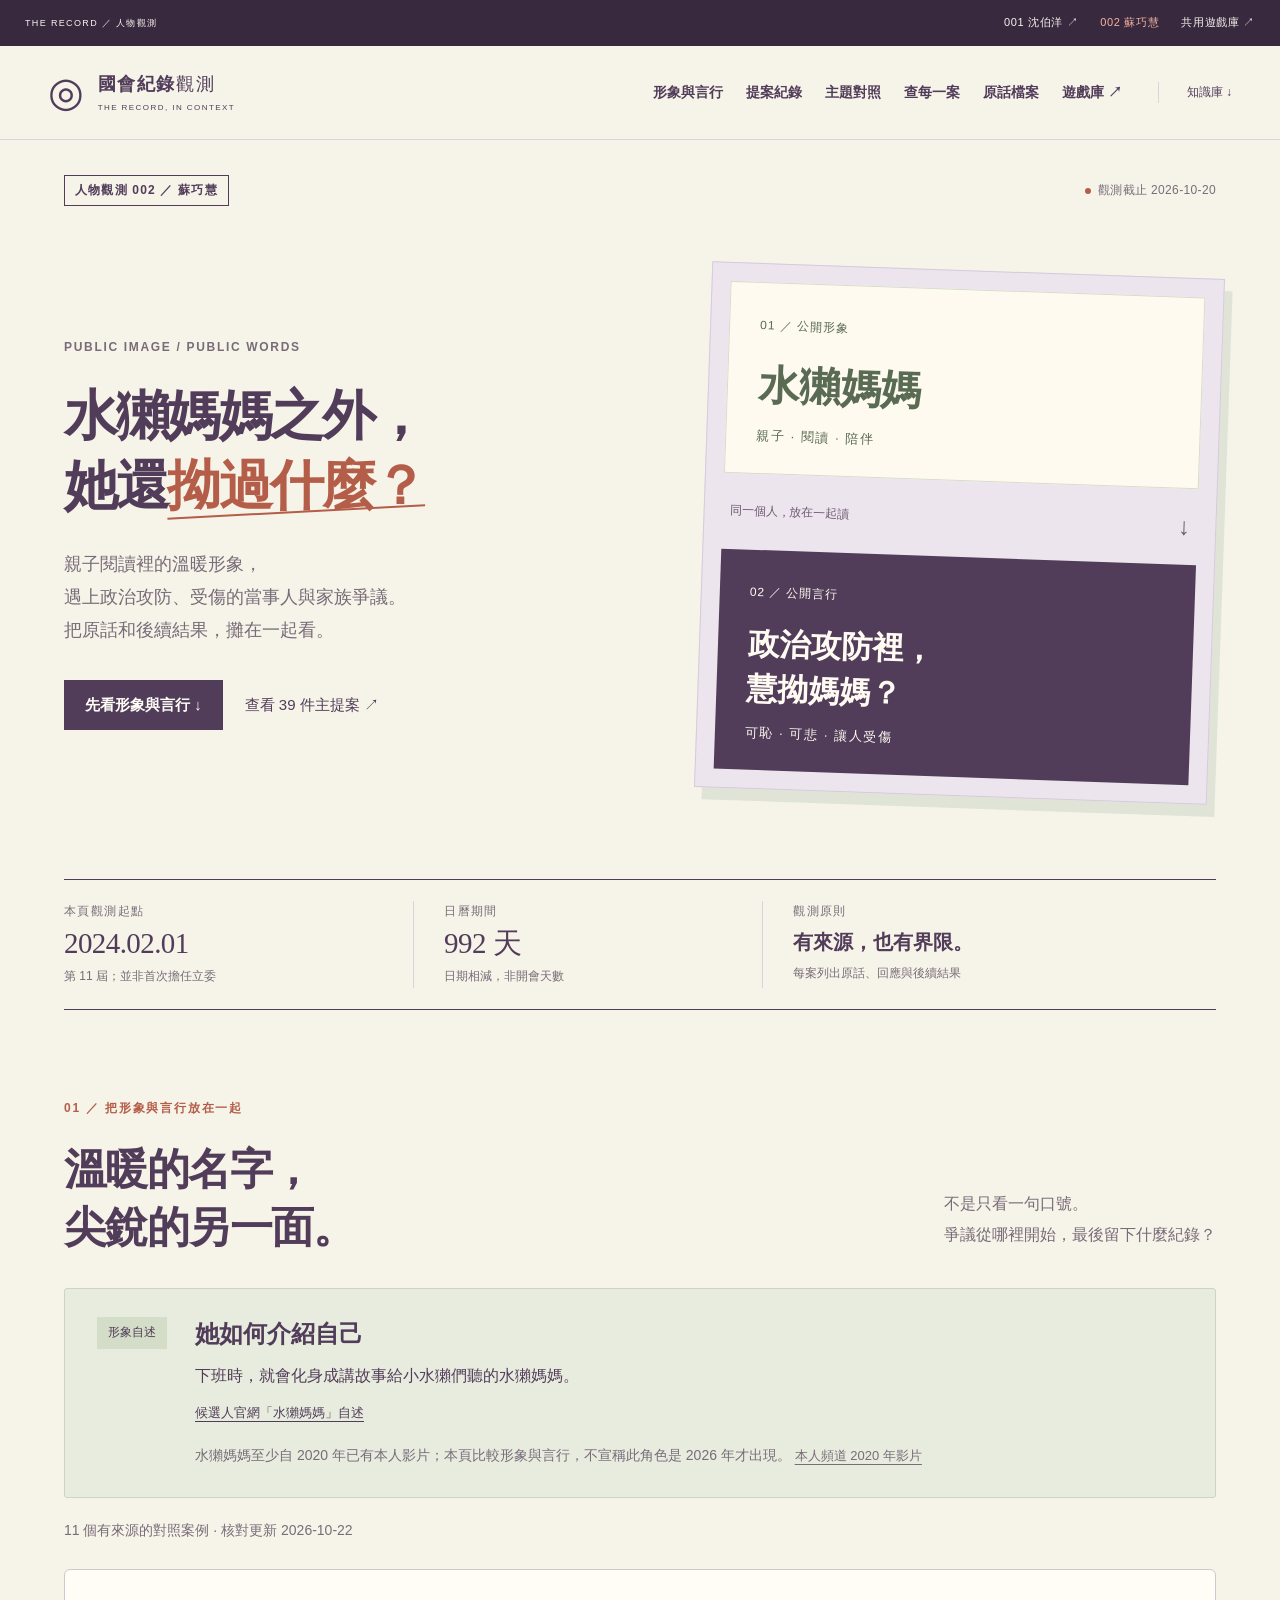
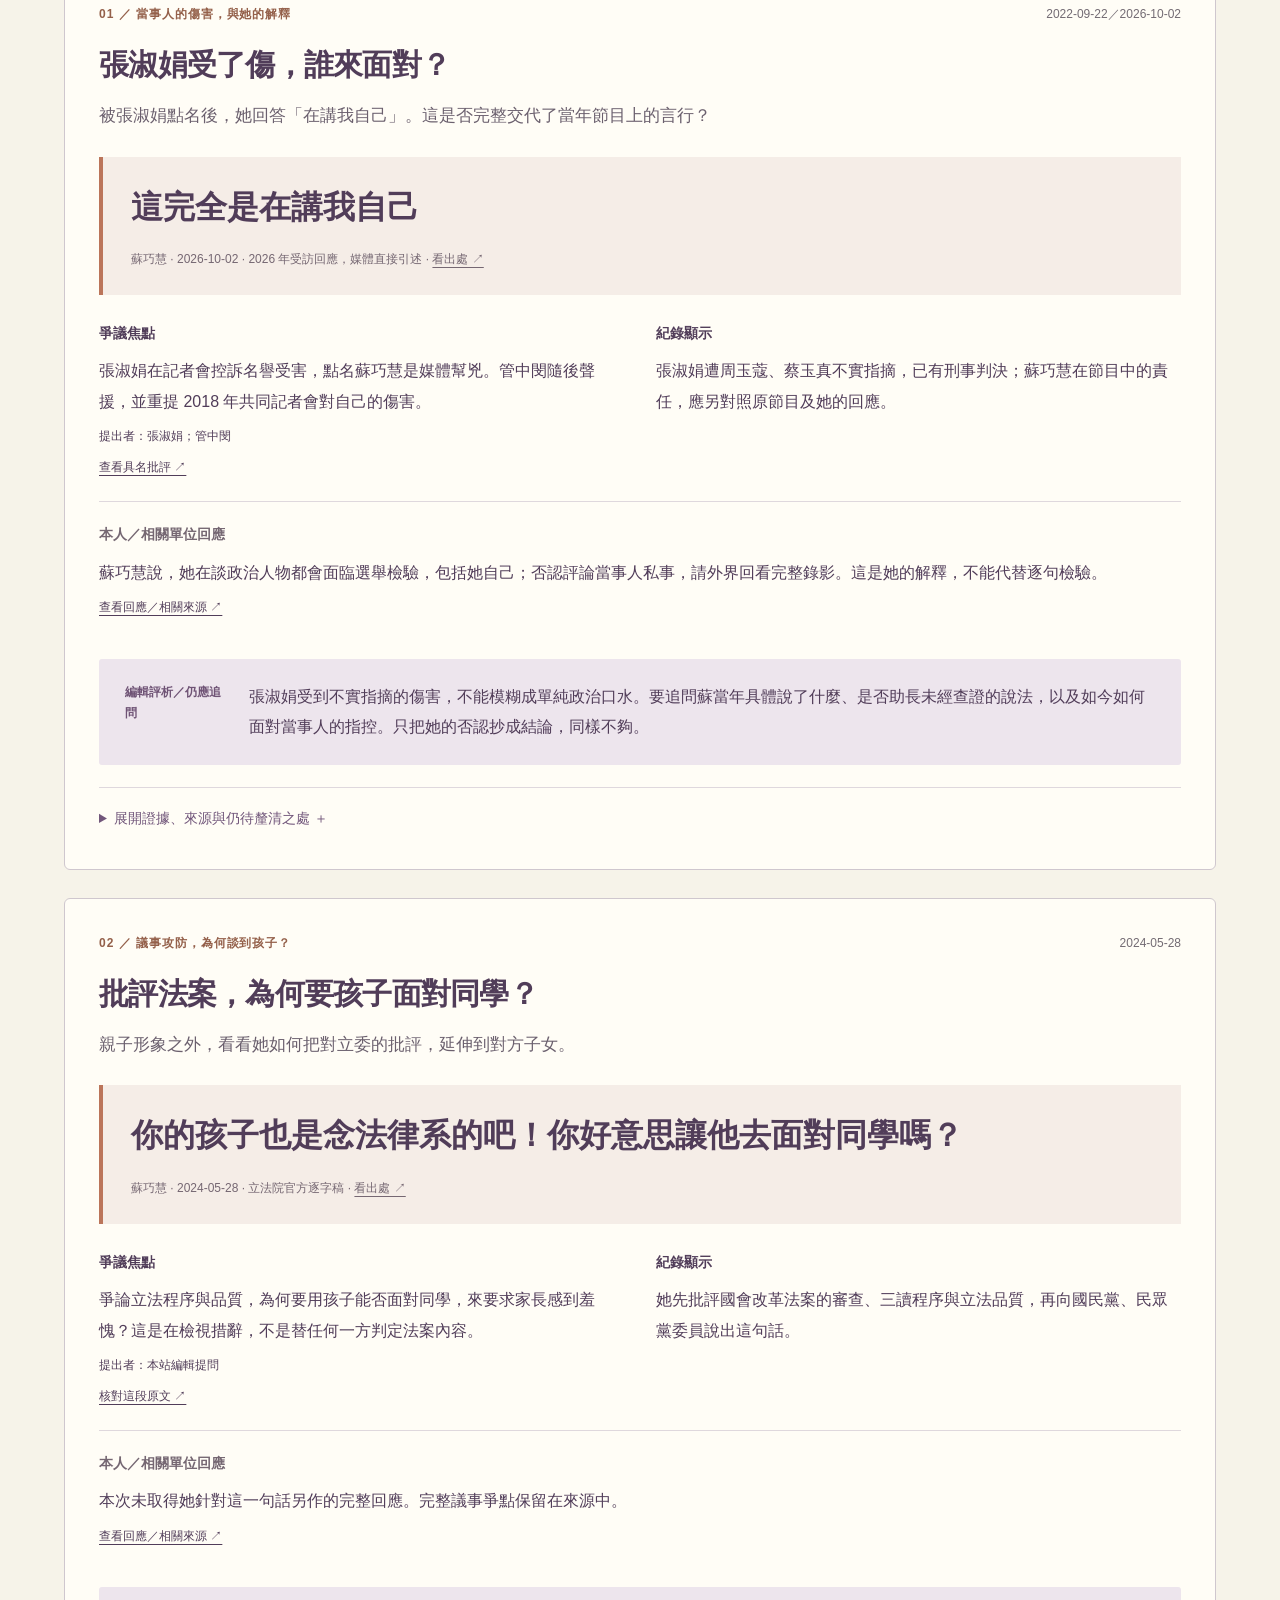
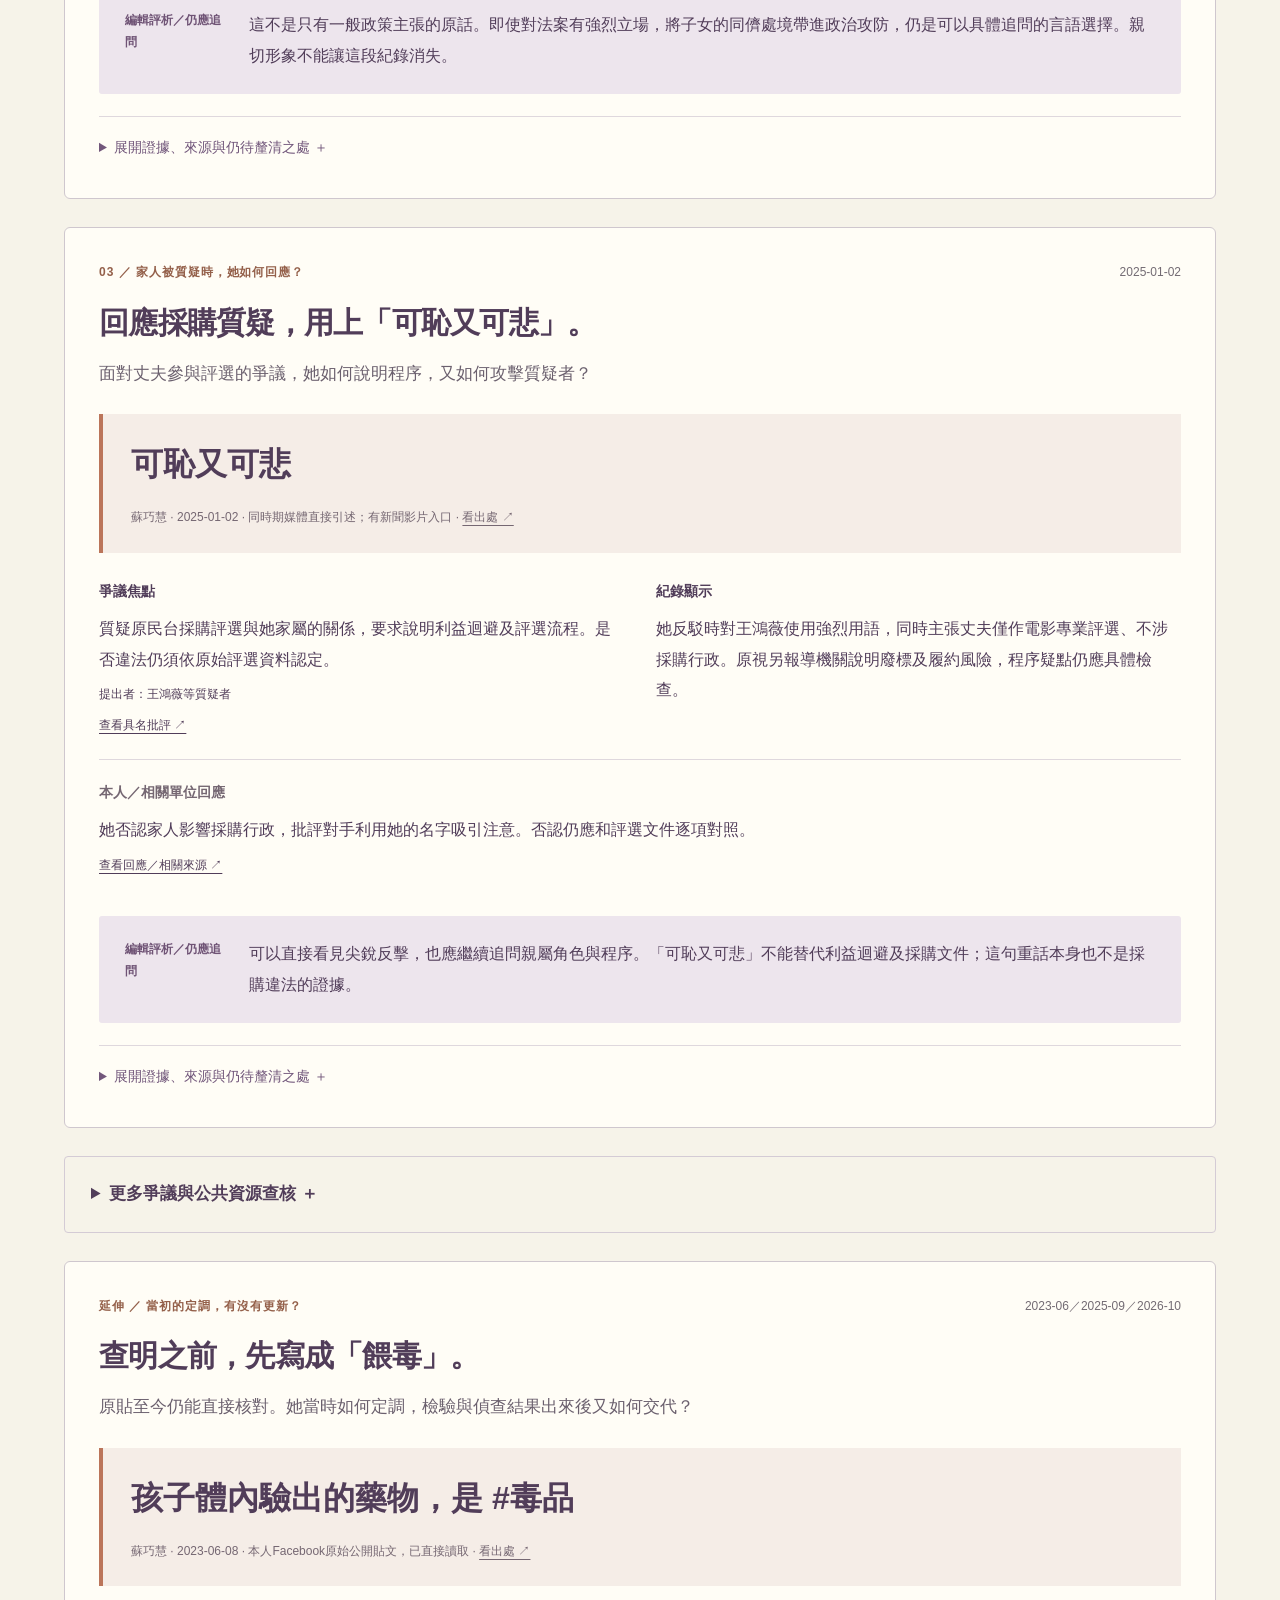
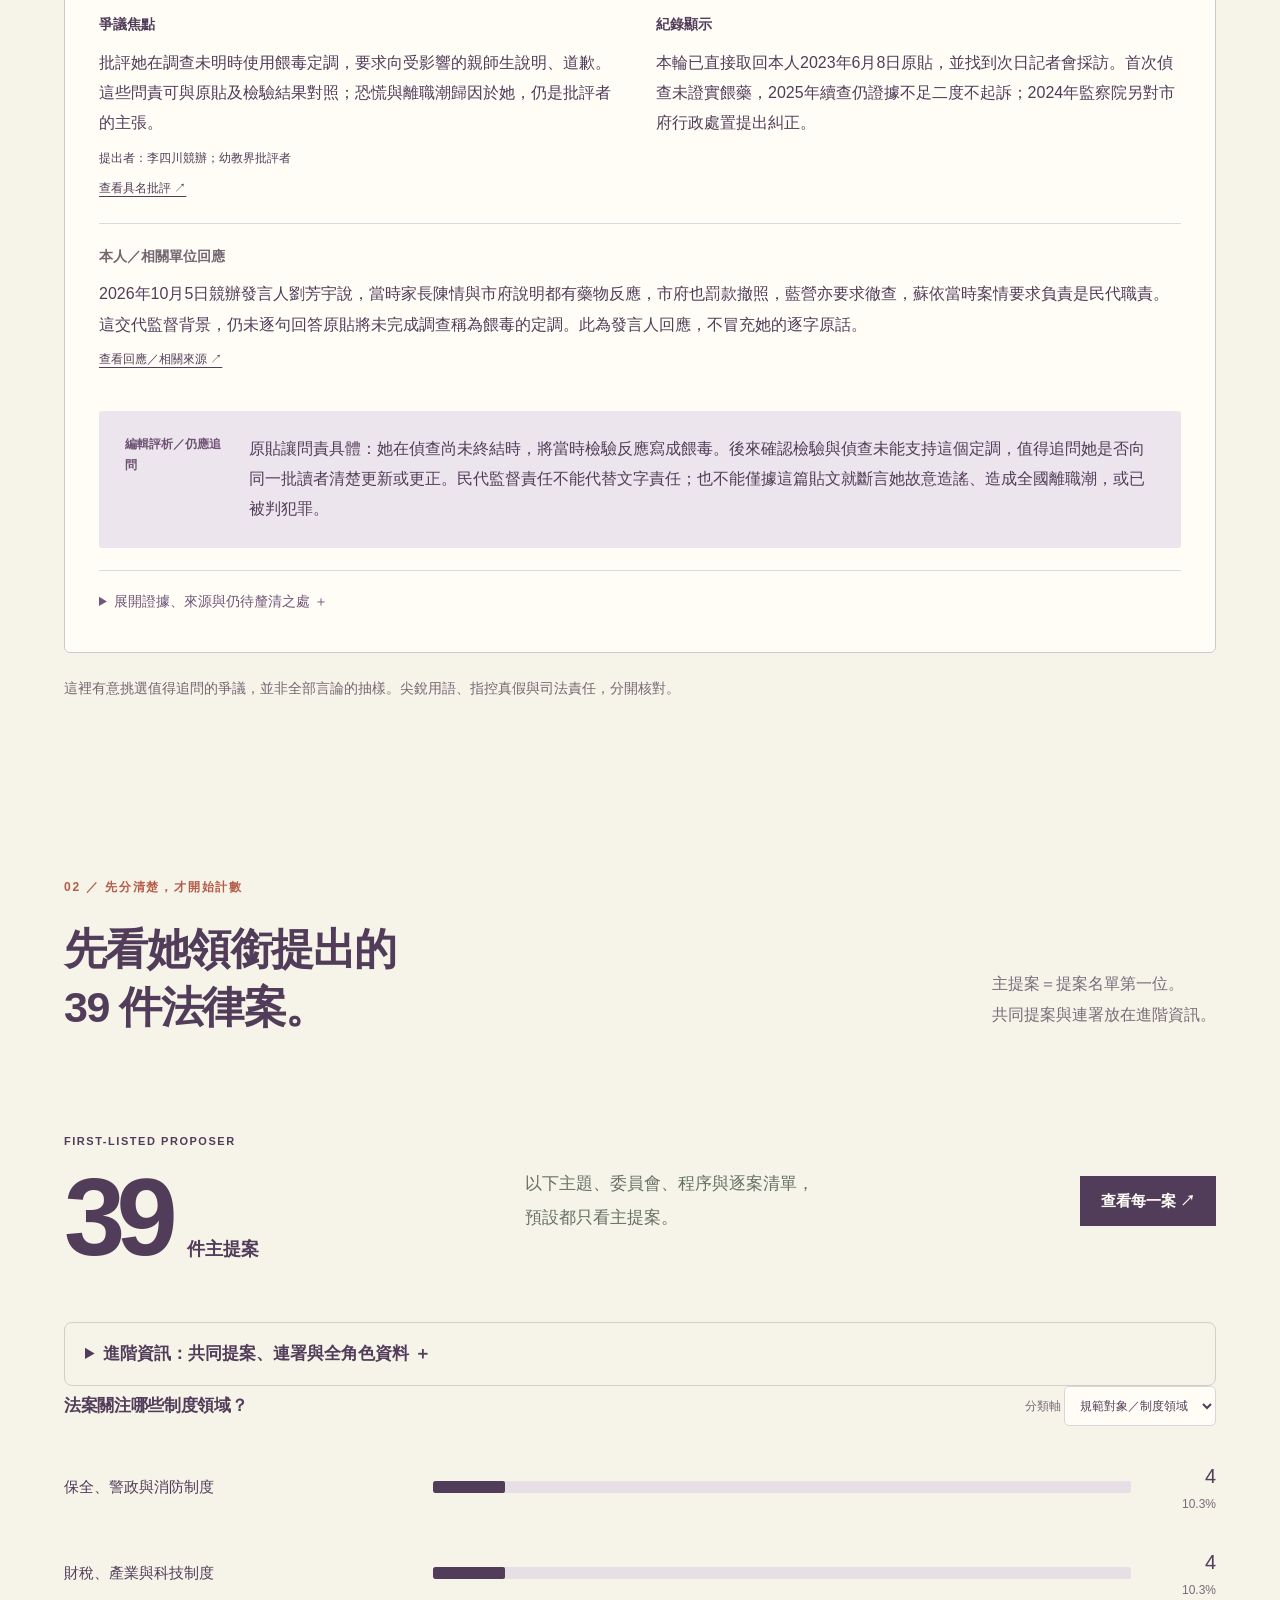
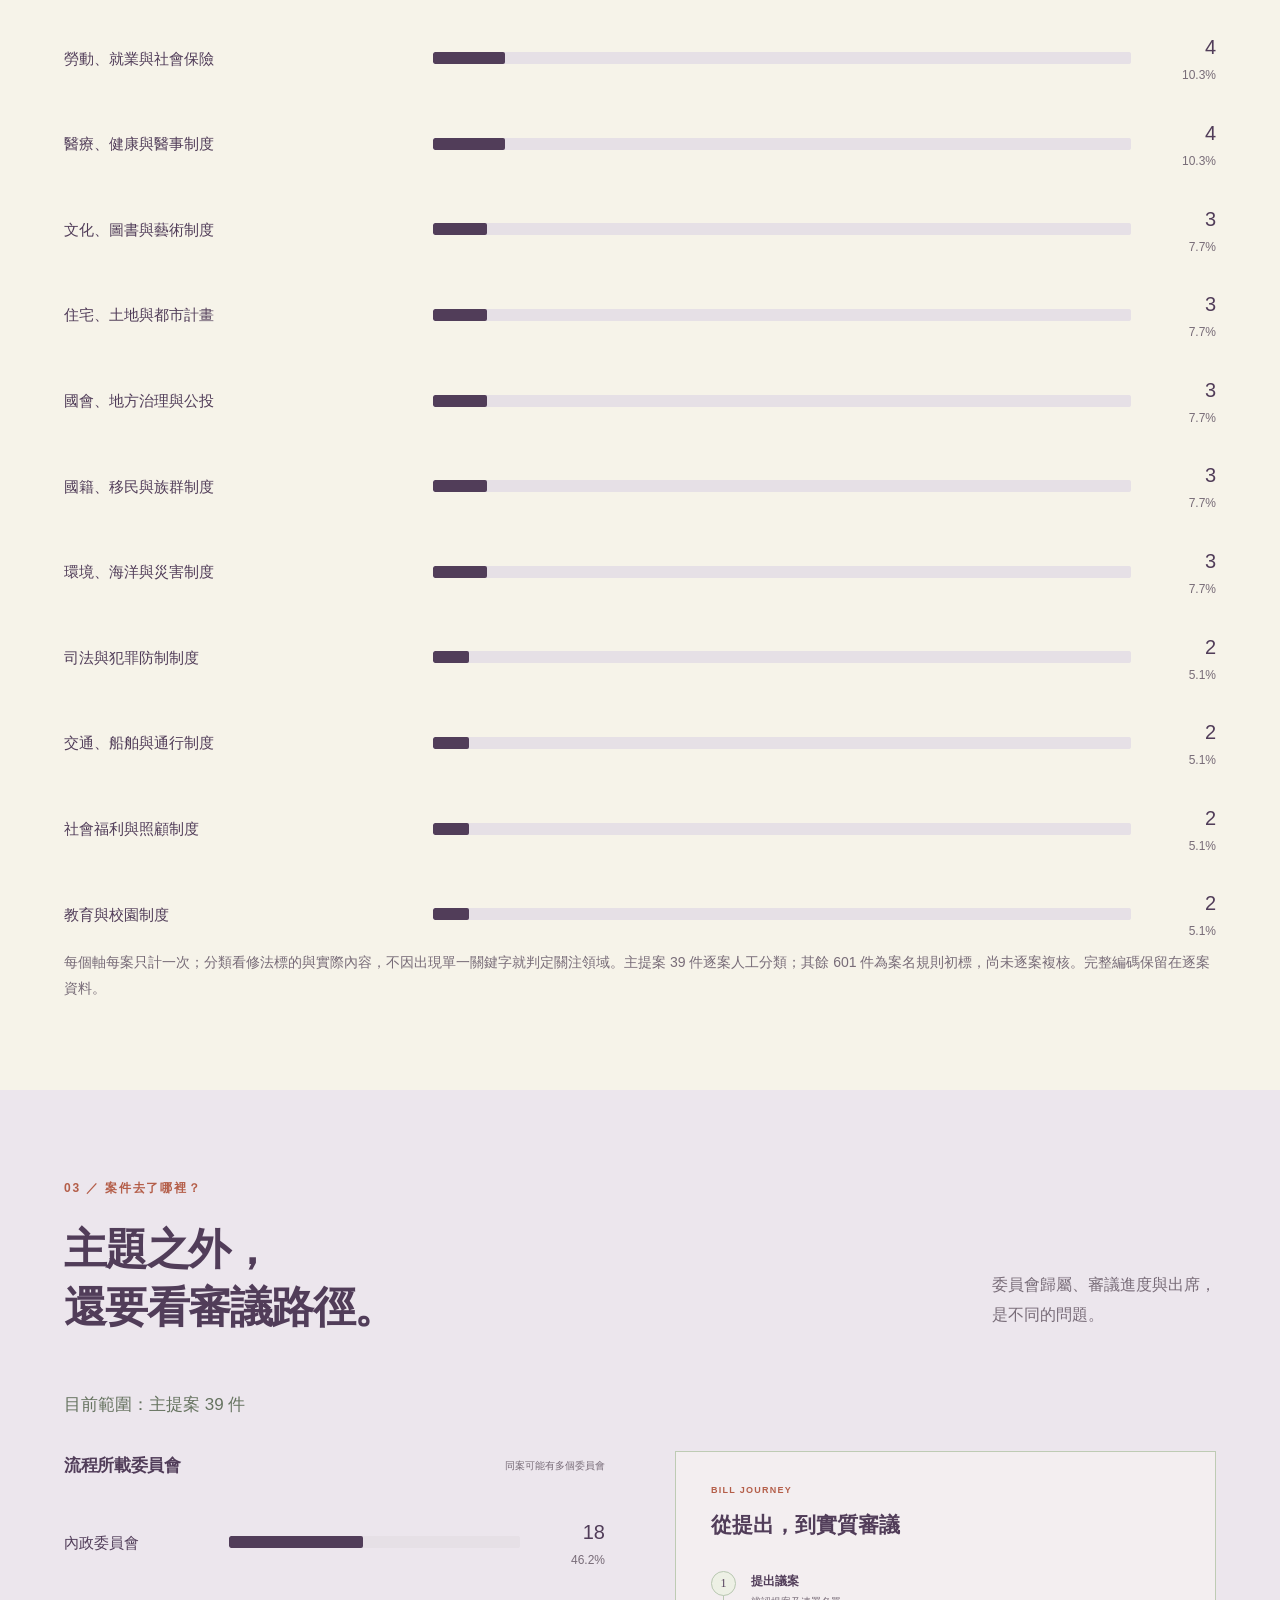
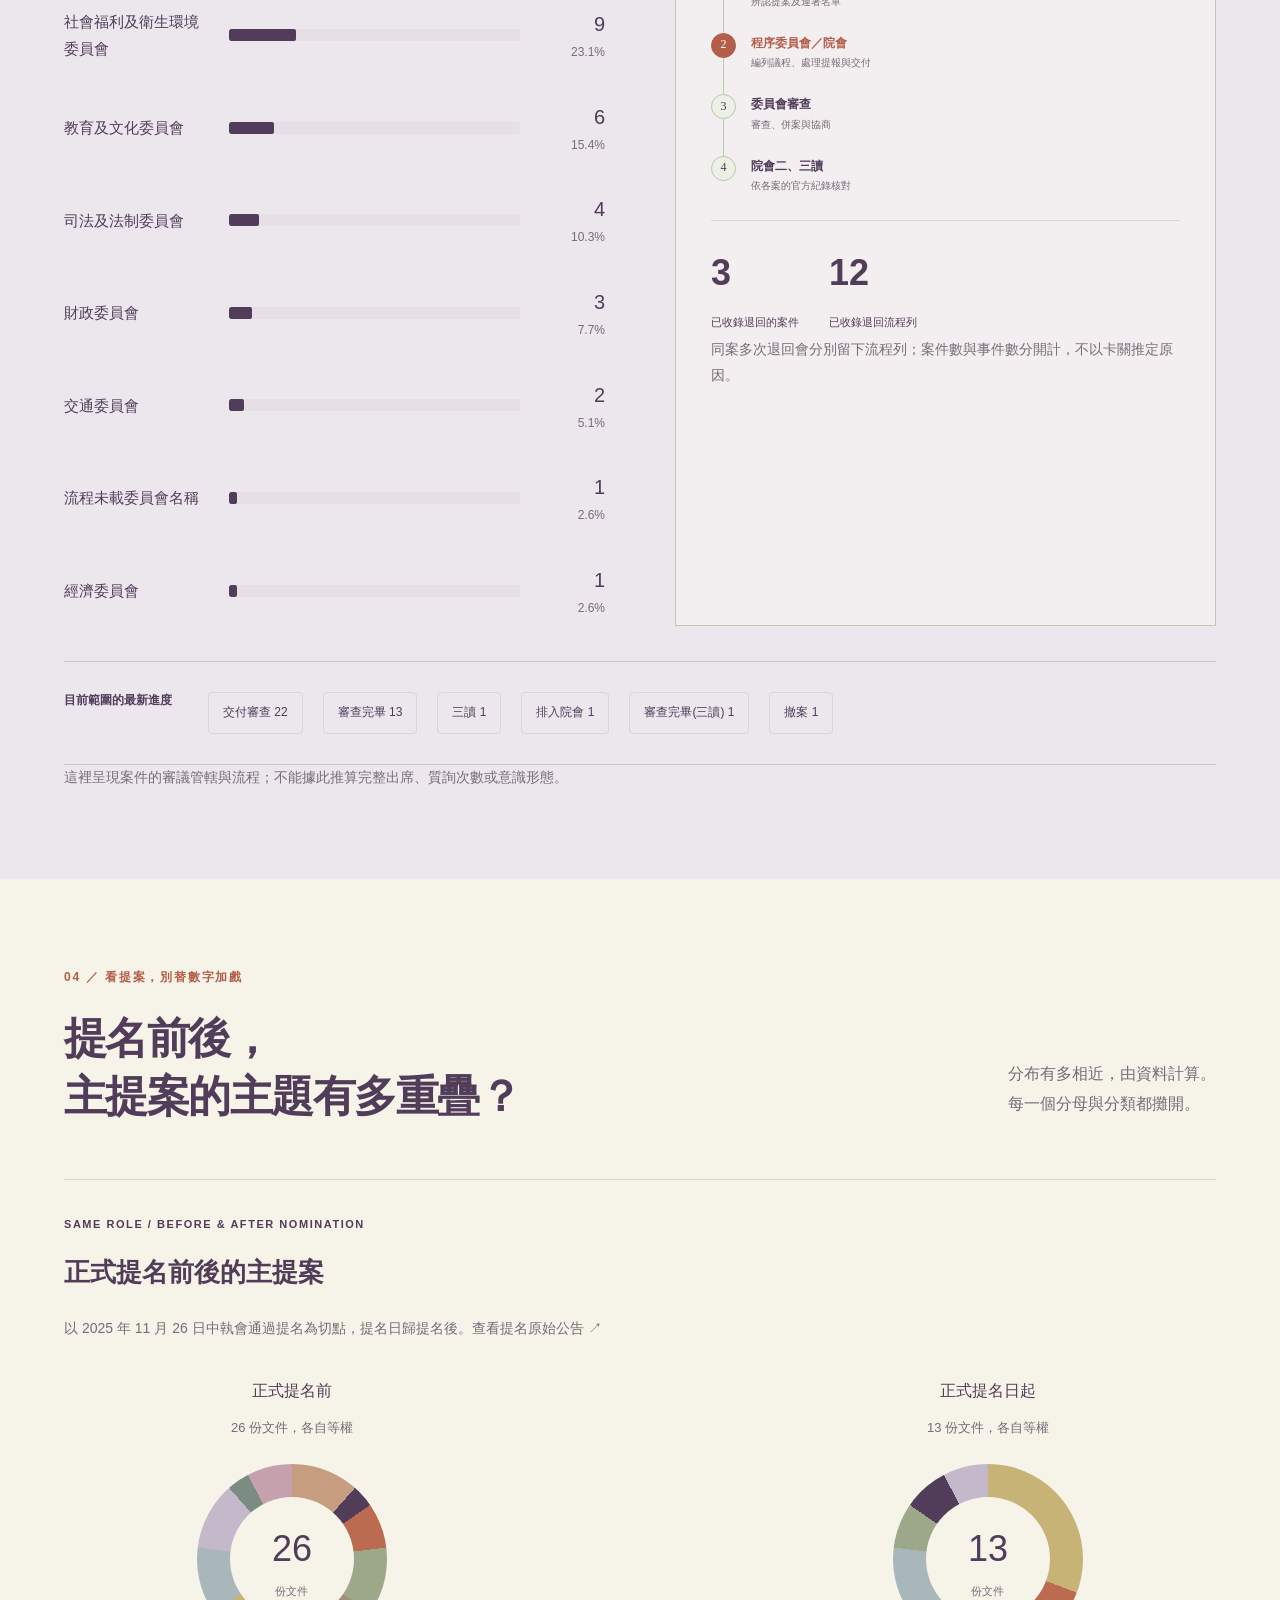
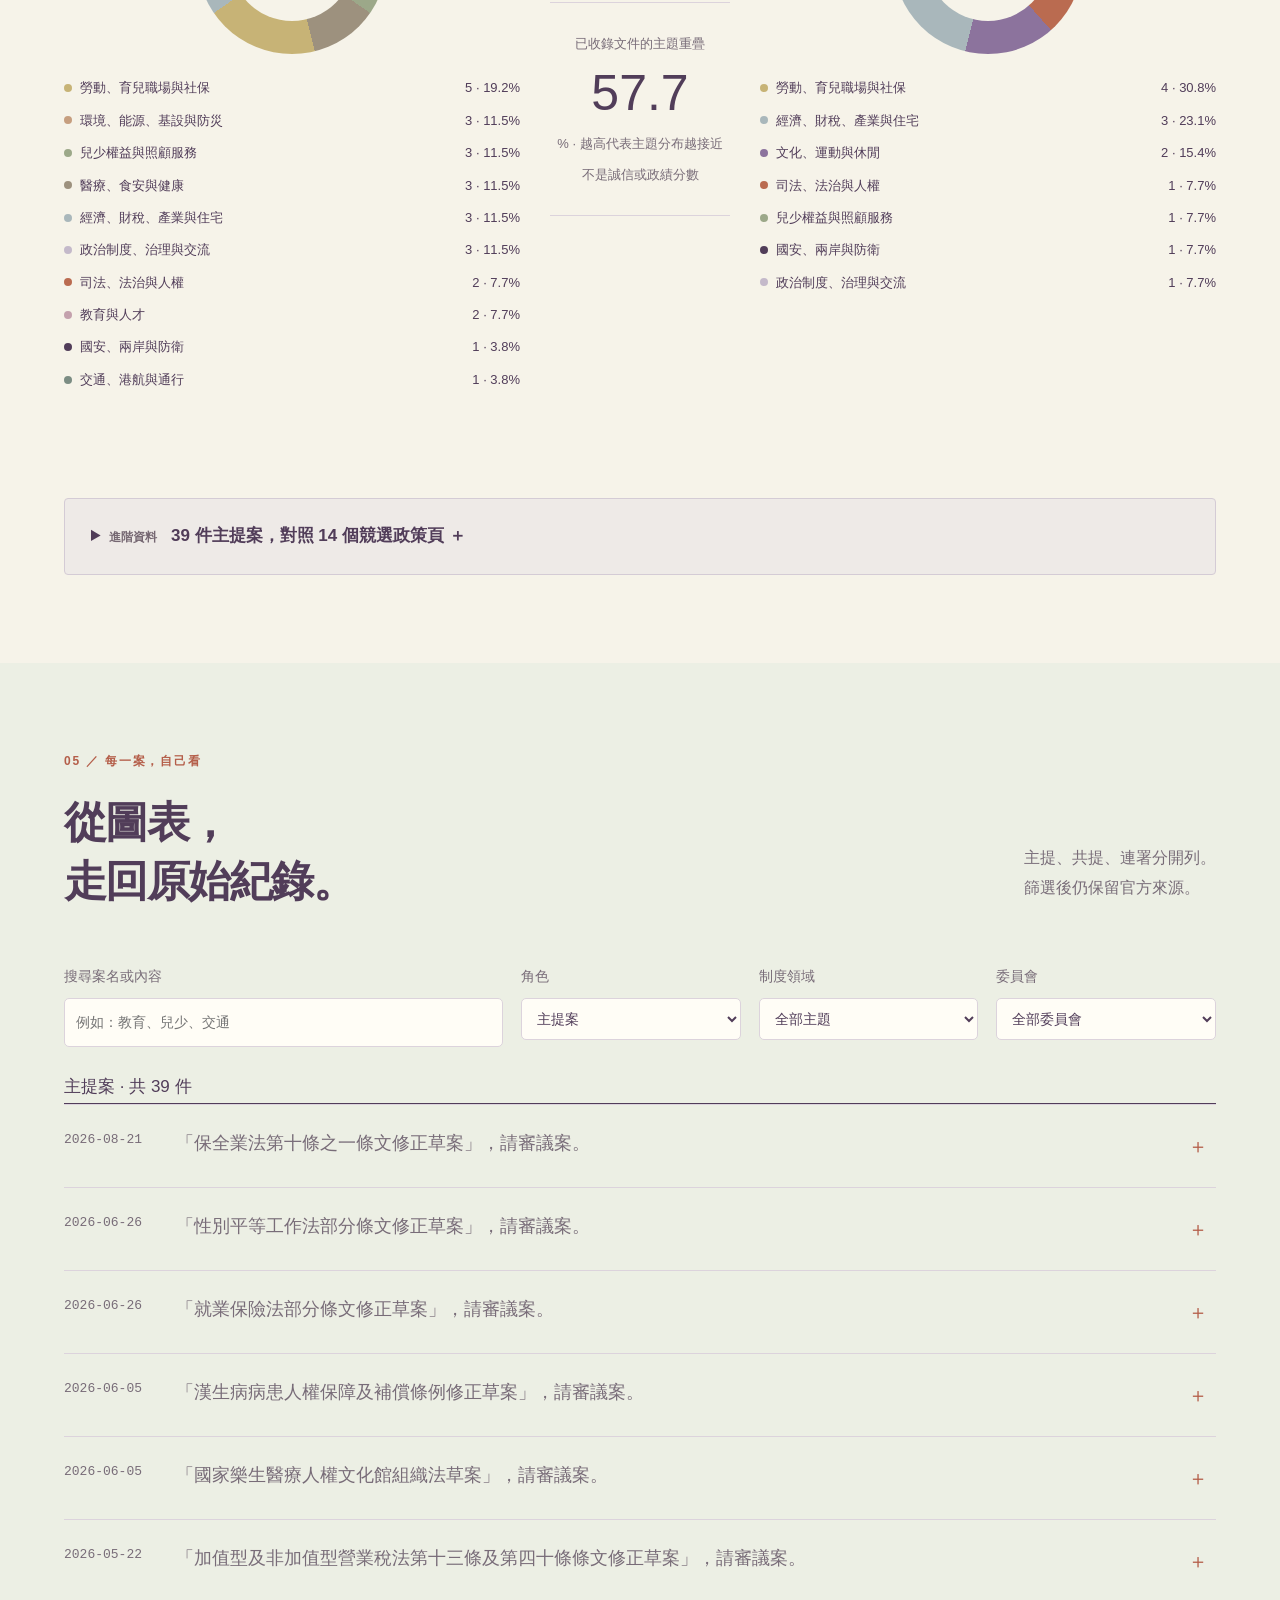
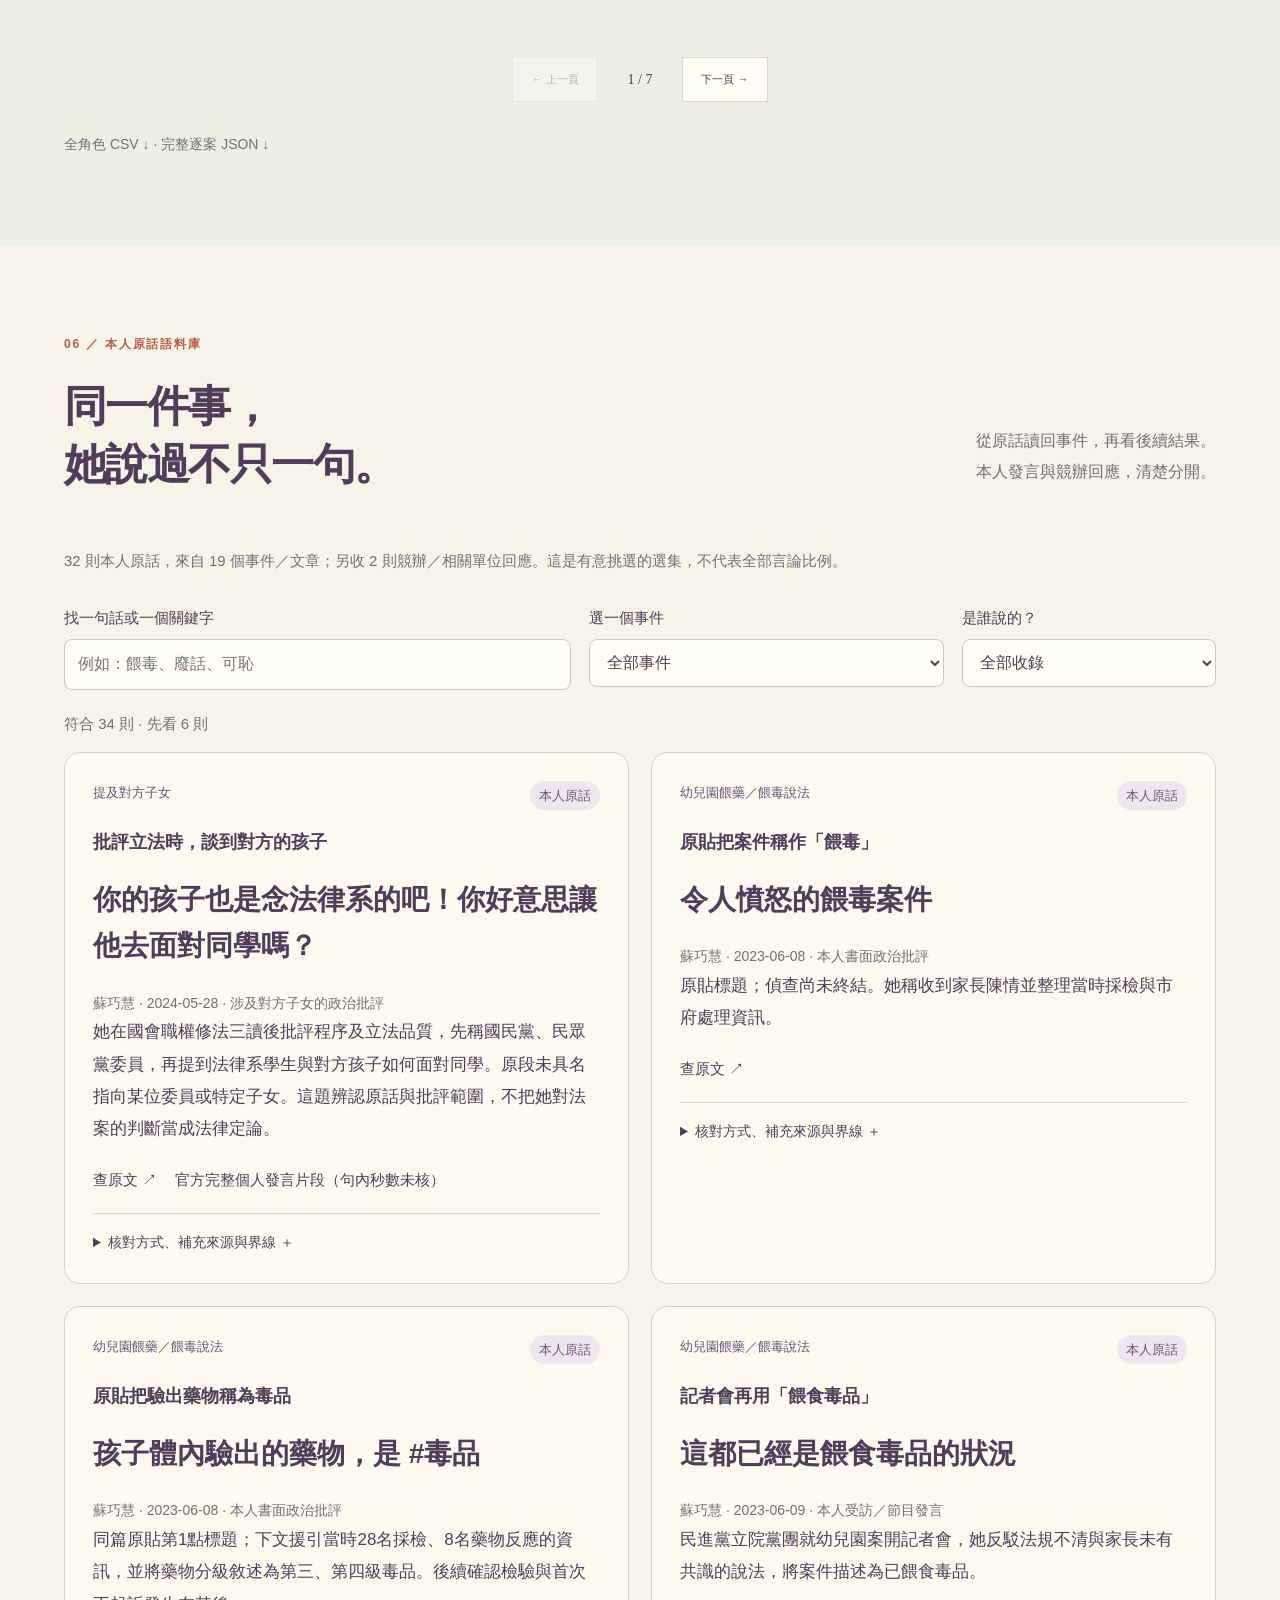
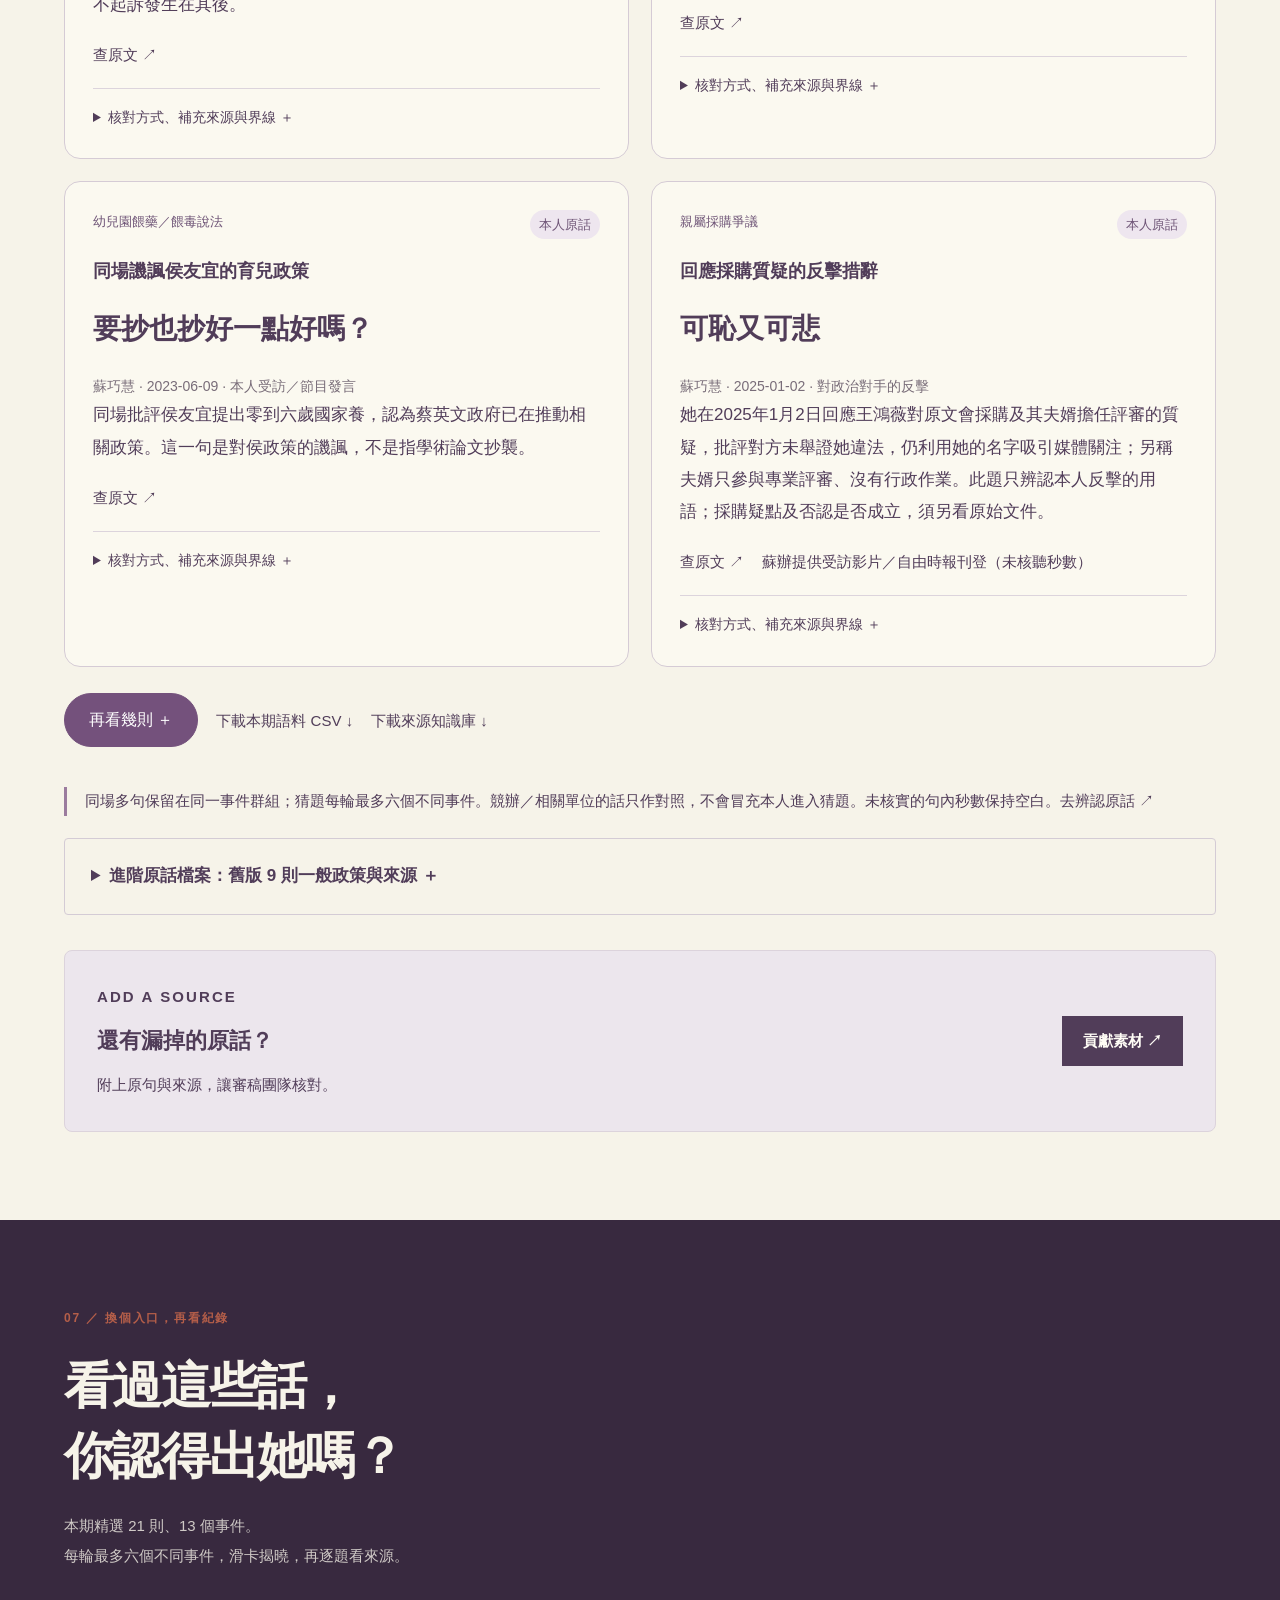
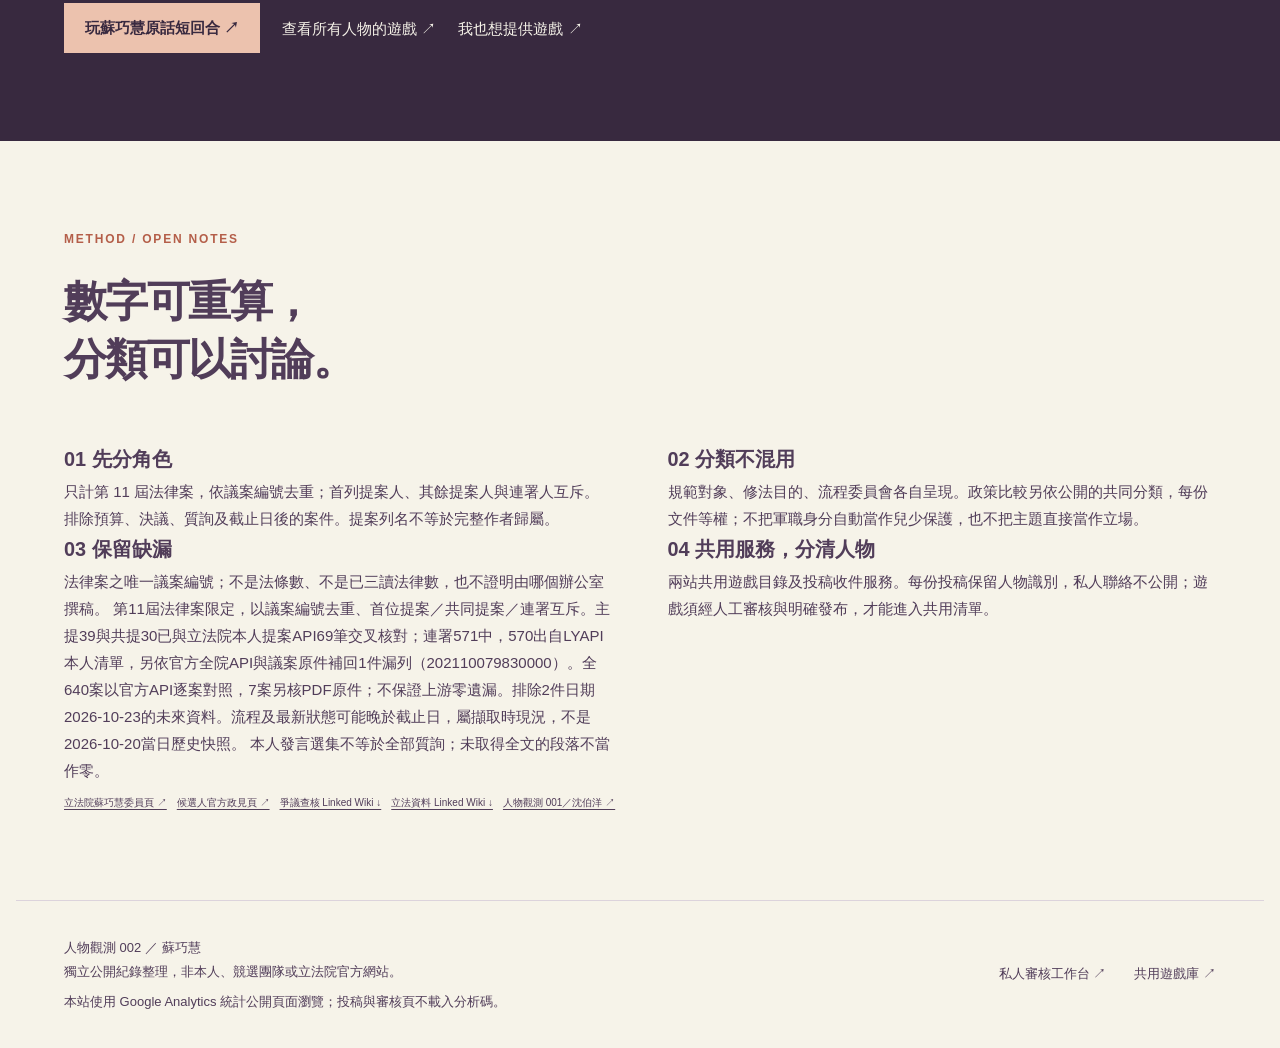
==== commit 378d36a0: "Update observation page headings Apply the requested hero and statements section wording. Preserve a" ====
--- a/index.html
+++ b/index.html
@@ -10,7 +10,7 @@
 <div class="observation-network" aria-label="切換人物觀測站"><span>THE RECORD ／ 人物觀測</span><a href="https://puwa.taipei/">001 沈伯洋 ↗</a><a href="/" aria-current="page">002 蘇巧慧</a><a href="/game/?person=all">共用遊戲庫 ↗</a></div>
 <header class="site-header"><a class="brand" href="#top"><span class="brand-symbol" aria-hidden="true">◎</span><span>國會紀錄<span class="brand-light">觀測</span><small>THE RECORD, IN CONTEXT</small></span></a><nav aria-label="主要導覽"><a href="#accountability">形象與言行</a><a href="#records">提案紀錄</a><a href="#comparison">主題對照</a><a href="#explorer">查每一案</a><a href="#statements">原話檔案</a><a href="/game/?person=su-chiao-hui">遊戲庫 ↗</a></nav><a class="header-download" href="/downloads/obsidian-vault.zip" download>知識庫 ↓</a></header>
 <main id="top">
-<section class="hero wrap"><div class="hero-meta"><span class="edition">人物觀測 002 ／ 蘇巧慧</span><span class="live-status"><i></i><span id="asof">正在讀取官方紀錄</span></span></div><div class="hero-grid"><div class="hero-copy"><p class="eyebrow">PUBLIC IMAGE / PUBLIC WORDS</p><h1>水獺媽媽之外，<br>她還<span class="marked">說過什麼？</span></h1><p class="hero-description">親子閱讀裡的溫暖形象，<br>遇上政治攻防、受傷的當事人與家族爭議。<br>把原話和後續結果，攤在一起看。</p><div class="hero-actions"><a class="button primary" href="#accountability">先看形象與言行 ↓</a><a class="text-link" href="#records">查看 39 件主提案 ↗</a></div></div><div class="contrast-art" aria-label="兩種公開場景：親子閱讀與政治攻防"><div class="contrast-art-top"><span>01 ／ 公開形象</span><strong>水獺媽媽</strong><p>親子 · 閱讀 · 陪伴</p></div><div class="contrast-art-divider"><span>同一個人，放在一起讀</span><b aria-hidden="true">↓</b></div><div class="contrast-art-bottom"><span>02 ／ 公開言行</span><strong>政治攻防裡，<br>她怎麼說？</strong><p>原話 · 證據 · 後續結果</p></div></div></div><div class="hero-strip"><div><span class="strip-label">本頁觀測起點</span><strong>2024.02.01</strong><span>第 11 屆；並非首次擔任立委</span></div><div><span class="strip-label">日曆期間</span><strong id="elapsed-days">—</strong><span>日期相減，非開會天數</span></div><div><span class="strip-label">觀測原則</span><strong class="strip-principle">有來源，也有界限。</strong><span>每案列出原話、回應與後續結果</span></div></div></section>
+<section class="hero wrap"><div class="hero-meta"><span class="edition">人物觀測 002 ／ 蘇巧慧</span><span class="live-status"><i></i><span id="asof">正在讀取官方紀錄</span></span></div><div class="hero-grid"><div class="hero-copy"><p class="eyebrow">PUBLIC IMAGE / PUBLIC WORDS</p><h1>水獺媽媽之外，<br>她還<span class="marked">拗過什麼？</span></h1><p class="hero-description">親子閱讀裡的溫暖形象，<br>遇上政治攻防、受傷的當事人與家族爭議。<br>把原話和後續結果，攤在一起看。</p><div class="hero-actions"><a class="button primary" href="#accountability">先看形象與言行 ↓</a><a class="text-link" href="#records">查看 39 件主提案 ↗</a></div></div><div class="contrast-art" aria-label="兩種公開場景：親子閱讀與政治攻防"><div class="contrast-art-top"><span>01 ／ 公開形象</span><strong>水獺媽媽</strong><p>親子 · 閱讀 · 陪伴</p></div><div class="contrast-art-divider"><span>同一個人，放在一起讀</span><b aria-hidden="true">↓</b></div><div class="contrast-art-bottom"><span>02 ／ 公開言行</span><strong>政治攻防裡，<br>慧拗媽媽？</strong><p>可恥 · 可悲 · 讓人受傷</p></div></div></div><div class="hero-strip"><div><span class="strip-label">本頁觀測起點</span><strong>2024.02.01</strong><span>第 11 屆；並非首次擔任立委</span></div><div><span class="strip-label">日曆期間</span><strong id="elapsed-days">—</strong><span>日期相減，非開會天數</span></div><div><span class="strip-label">觀測原則</span><strong class="strip-principle">有來源，也有界限。</strong><span>每案列出原話、回應與後續結果</span></div></div></section>
 <div id="load-error" class="wrap load-error" role="alert" hidden>資料暫時無法載入；未取得的紀錄不會當作零。請重新整理。</div>
 <section id="accountability" class="section wrap accountability-section"><div class="section-heading"><div><p class="section-number">01 ／ 把形象與言行放在一起</p><h2>溫暖的名字，<br>尖銳的另一面。</h2></div><p class="section-deck">不是只看一句口號。<br>爭議從哪裡開始，最後留下什麼紀錄？</p></div><div class="image-context"><span>形象自述</span><div><h3 id="image-label">水獺媽媽</h3><p id="image-summary">正在核對公開形象的來源。</p><div id="image-source"></div></div></div><p id="case-coverage" class="small-note" role="status"></p><div id="accountability-list" class="accountability-list"><p class="empty-note">正在讀取有來源的對照案例…</p></div><p class="case-selection-note">這裡有意挑選值得追問的爭議，並非全部言論的抽樣。尖銳用語、指控真假與司法責任，分開核對。</p></section><section id="records" class="section wrap"><div class="section-heading"><div><p class="section-number">02 ／ 先分清楚，才開始計數</p><h2>先看她領銜提出的<br><span id="primary-head">—</span> 件法律案。</h2></div><p class="section-deck">主提案＝提案名單第一位。<br>共同提案與連署放在進階資訊。</p></div><div class="primary-lead"><div><span class="eyebrow">FIRST-LISTED PROPOSER</span><strong><span id="primary-count">—</span><small>件主提案</small></strong></div><p>以下主題、委員會、程序與逐案清單，<br>預設都只看主提案。</p><a class="button primary" href="#explorer">查看每一案 ↗</a></div><details class="advanced-information"><summary>進階資訊：共同提案、連署與全角色資料 ＋</summary><div id="role-cards" class="summary-cards"></div><p id="role-note" class="small-note">等待官方資料。</p><p class="small-note">三欄互斥，同一議案只計一次。列名順序無法單獨證明是哪個辦公室實際起草。</p><label class="scope-label">切換以下圖表範圍 <select id="scope-role"><option value="primary">主提案</option><option value="joint">共同提案</option><option value="cosign">連署</option><option value="all">全部角色</option></select></label><p id="coverage-note" class="small-note"></p></details><div class="subheading"><h3>法案關注哪些制度領域？</h3><label>分類軸 <select id="topic-axis"><option value="targetTopic">規範對象／制度領域</option><option value="mainTopic">語意主題／修法目的</option><option value="purposeTopic">逐案子內容（細分）</option></select></label></div><div id="topic-bars" class="chart-list">正在讀取逐案分類…</div><p class="small-note">每個軸每案只計一次；分類看修法標的與實際內容，不因出現單一關鍵字就判定關注領域。主提案 39 件逐案人工分類；其餘 601 件為案名規則初標，尚未逐案複核。完整編碼保留在逐案資料。</p></section>
 <section id="committees" class="section committee-section"><div class="wrap"><div class="section-heading"><div><p class="section-number">03 ／ 案件去了哪裡？</p><h2>主題之外，<br>還要看審議路徑。</h2></div><p class="section-deck">委員會歸屬、審議進度與出席，<br>是不同的問題。</p></div><p id="scope-summary" class="scope-banner"></p><div class="committee-grid"><div><div class="subheading"><h3>流程所載委員會</h3><span>同案可能有多個委員會</span></div><div id="committee-bars" class="chart-list"></div></div><div class="procedure-panel"><p class="eyebrow">BILL JOURNEY</p><h3>從提出，到實質審議</h3><ol class="process"><li><span>1</span><div><strong>提出議案</strong><p>辨認提案及連署名單</p></div></li><li class="process-highlight"><span>2</span><div><strong>程序委員會／院會</strong><p>編列議程、處理提報與交付</p></div></li><li><span>3</span><div><strong>委員會審查</strong><p>審查、併案與協商</p></div></li><li><span>4</span><div><strong>院會二、三讀</strong><p>依各案的官方紀錄核對</p></div></li></ol><div id="procedure-summary" class="procedure-summary"></div><p class="small-note">同案多次退回會分別留下流程列；案件數與事件數分開計，不以卡關推定原因。</p></div></div><div class="status-row"><h3>目前範圍的最新進度</h3><div id="status-summary"></div></div><p class="small-note">這裡呈現案件的審議管轄與流程；不能據此推算完整出席、質詢次數或意識形態。</p></div></section>
